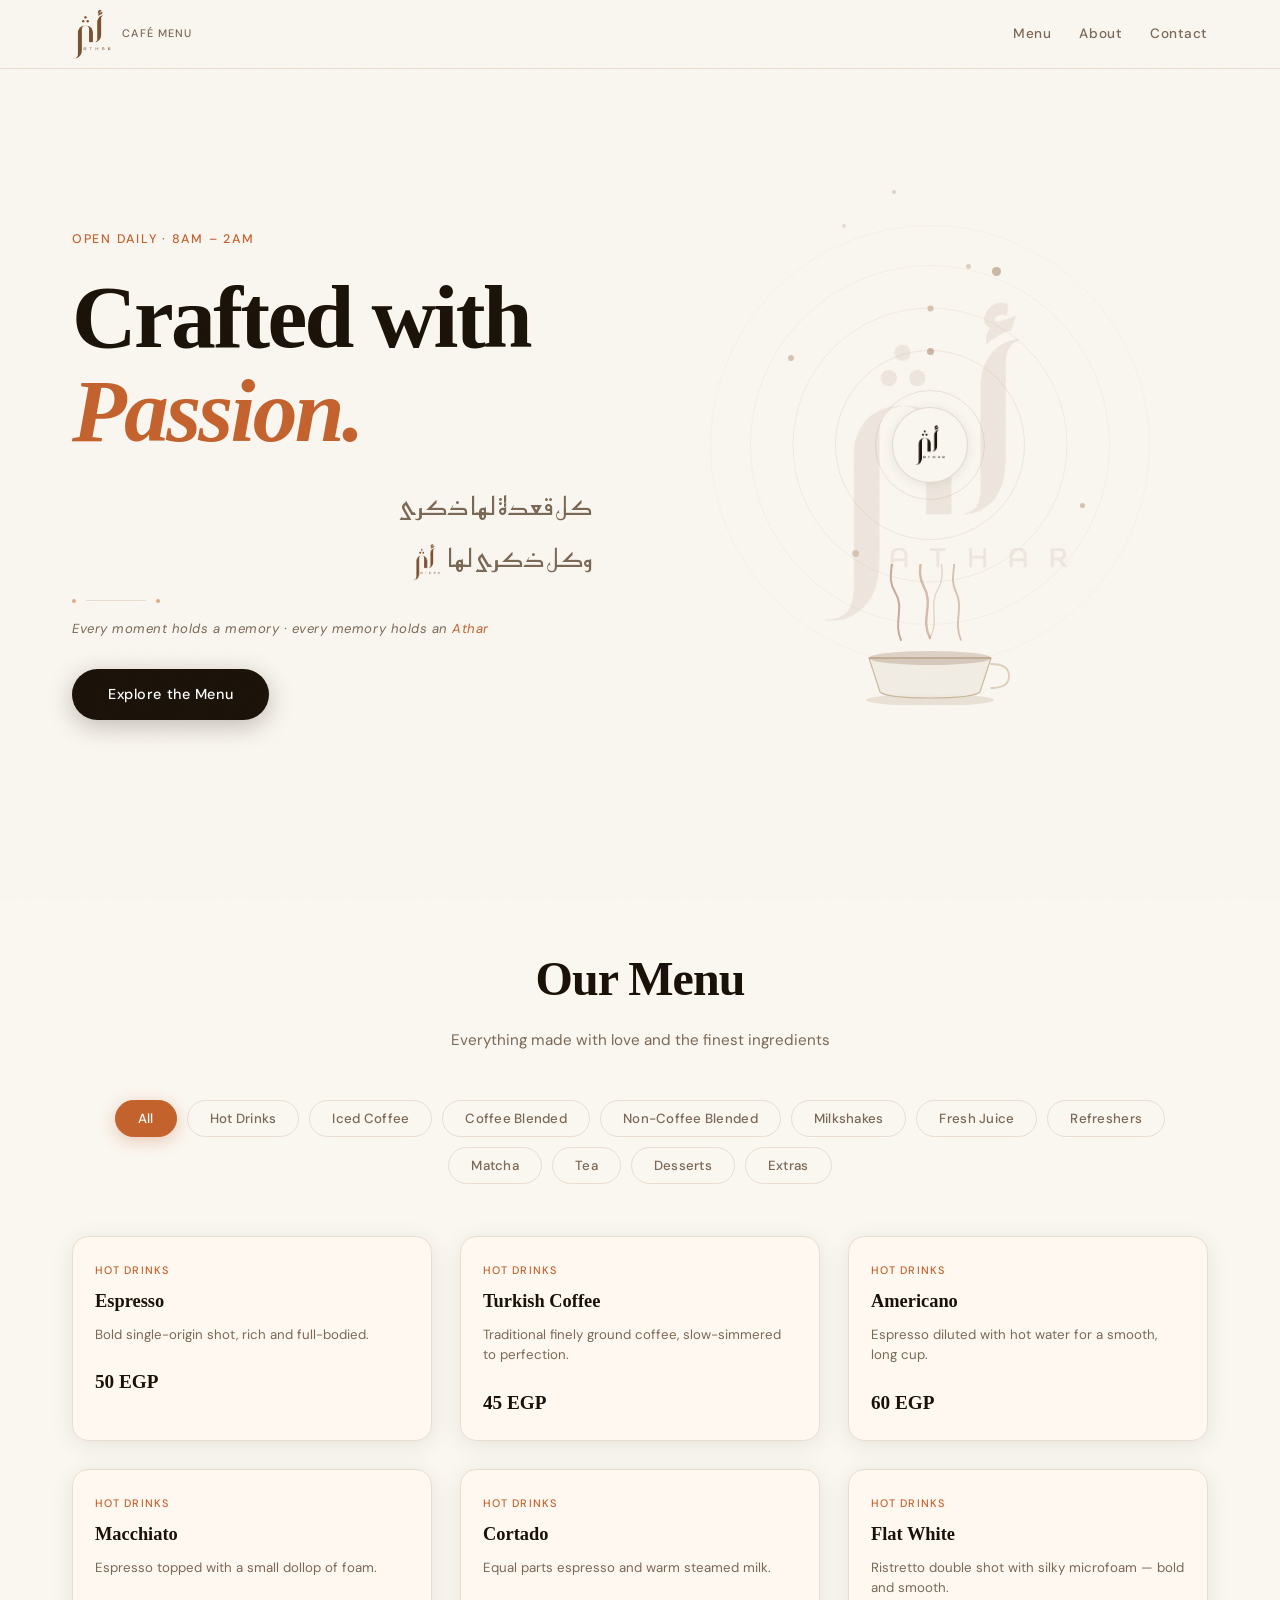
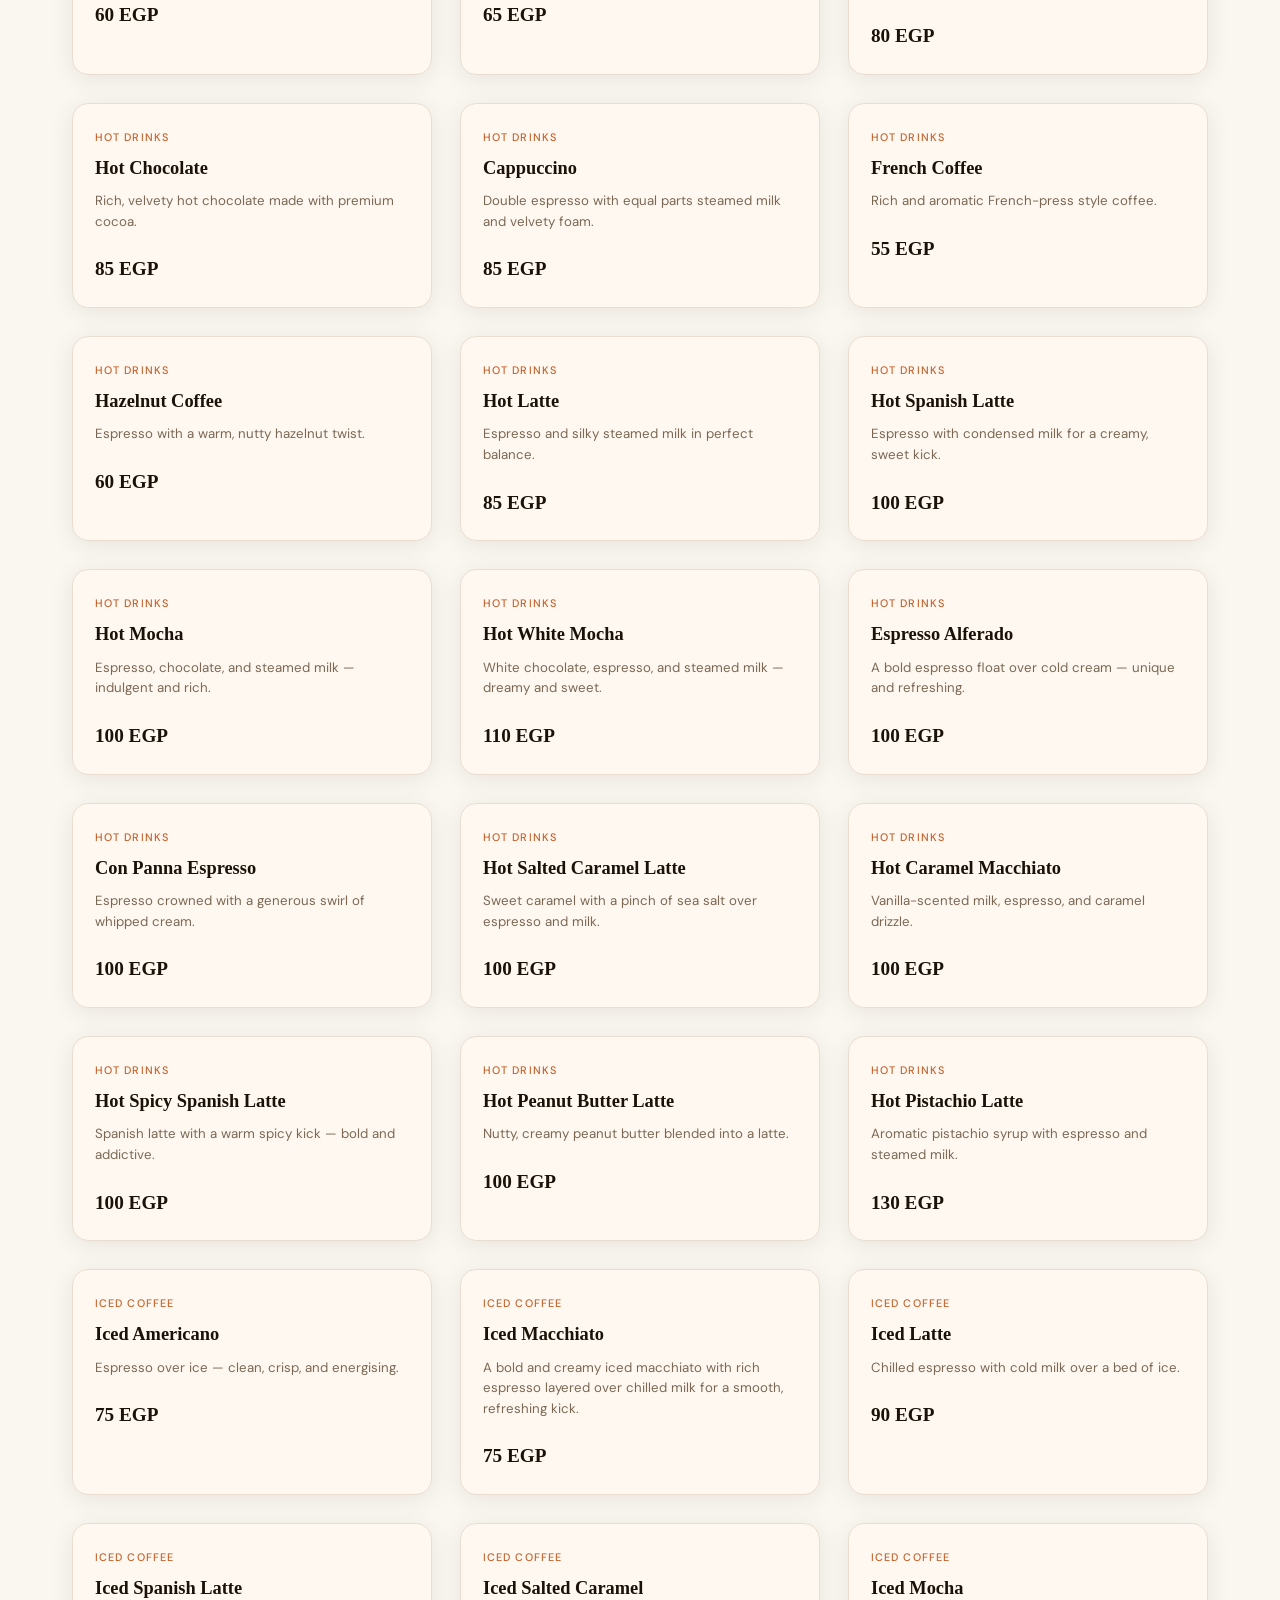
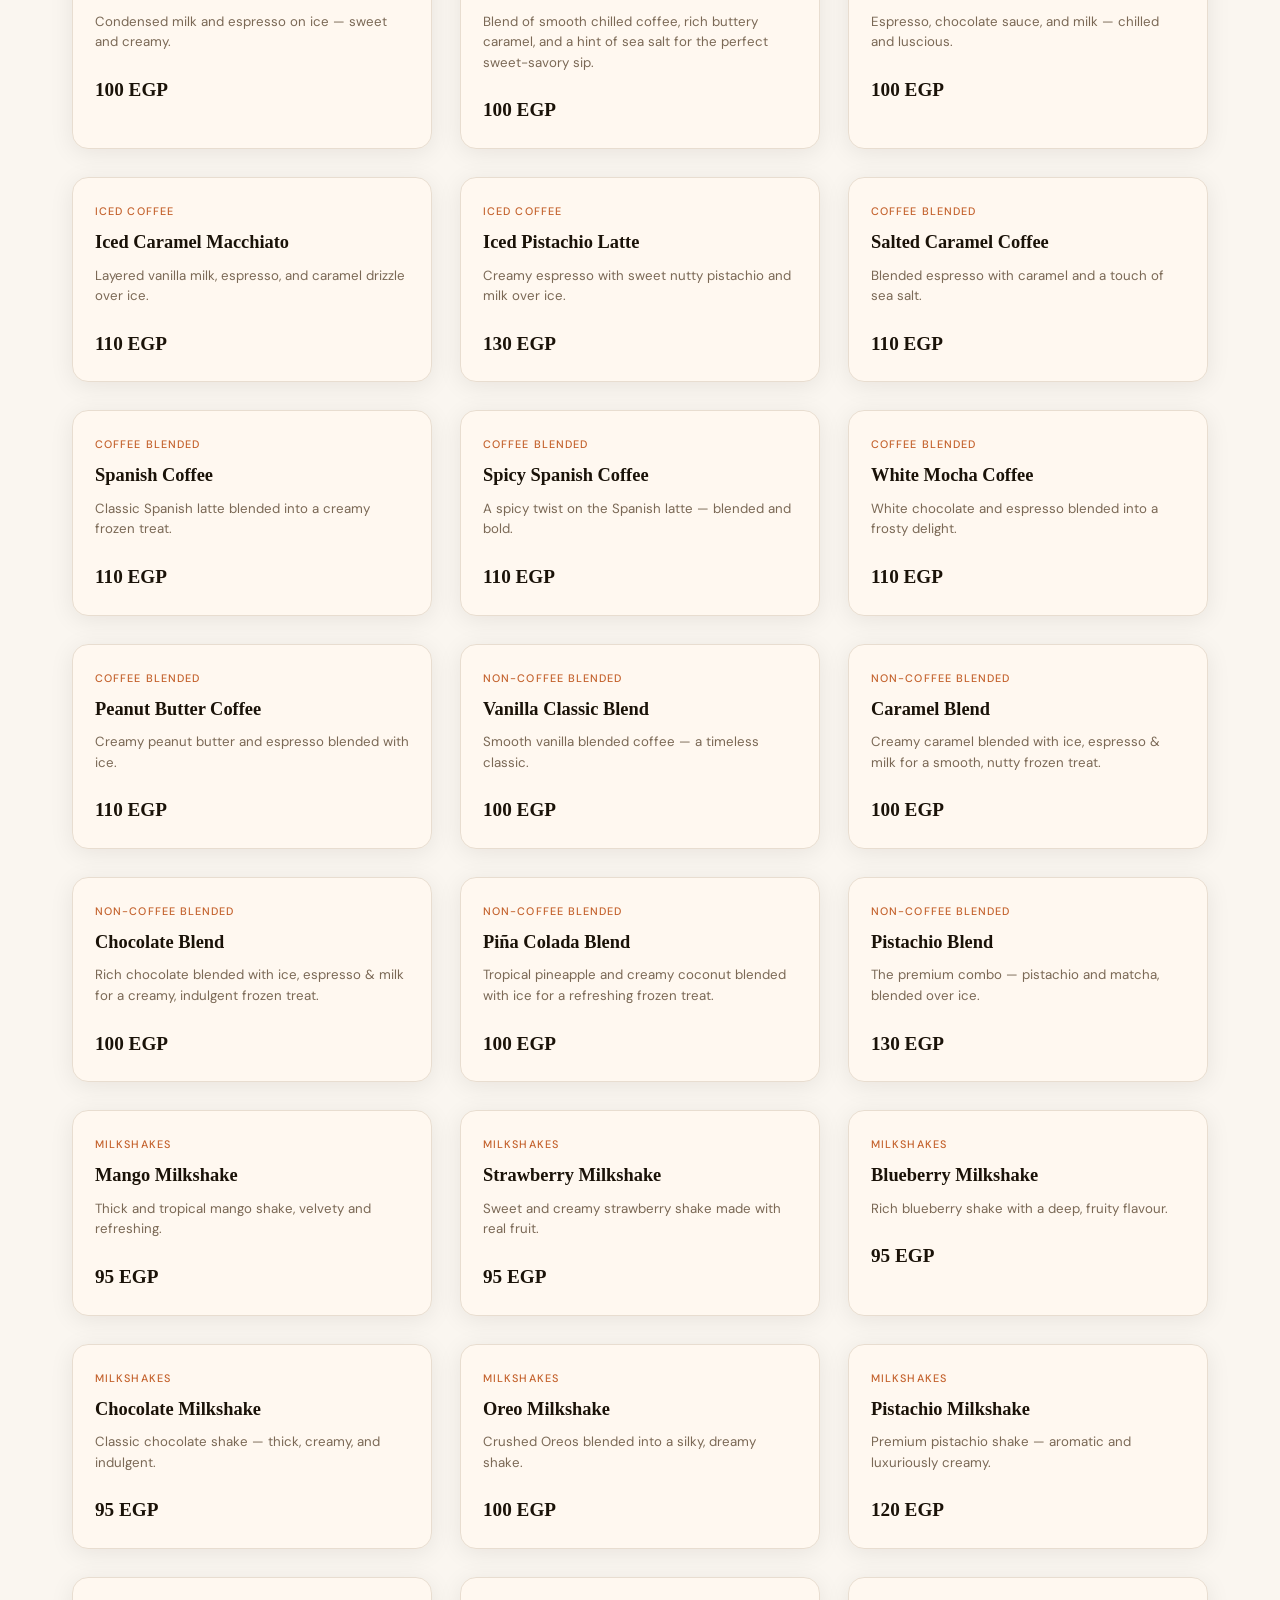
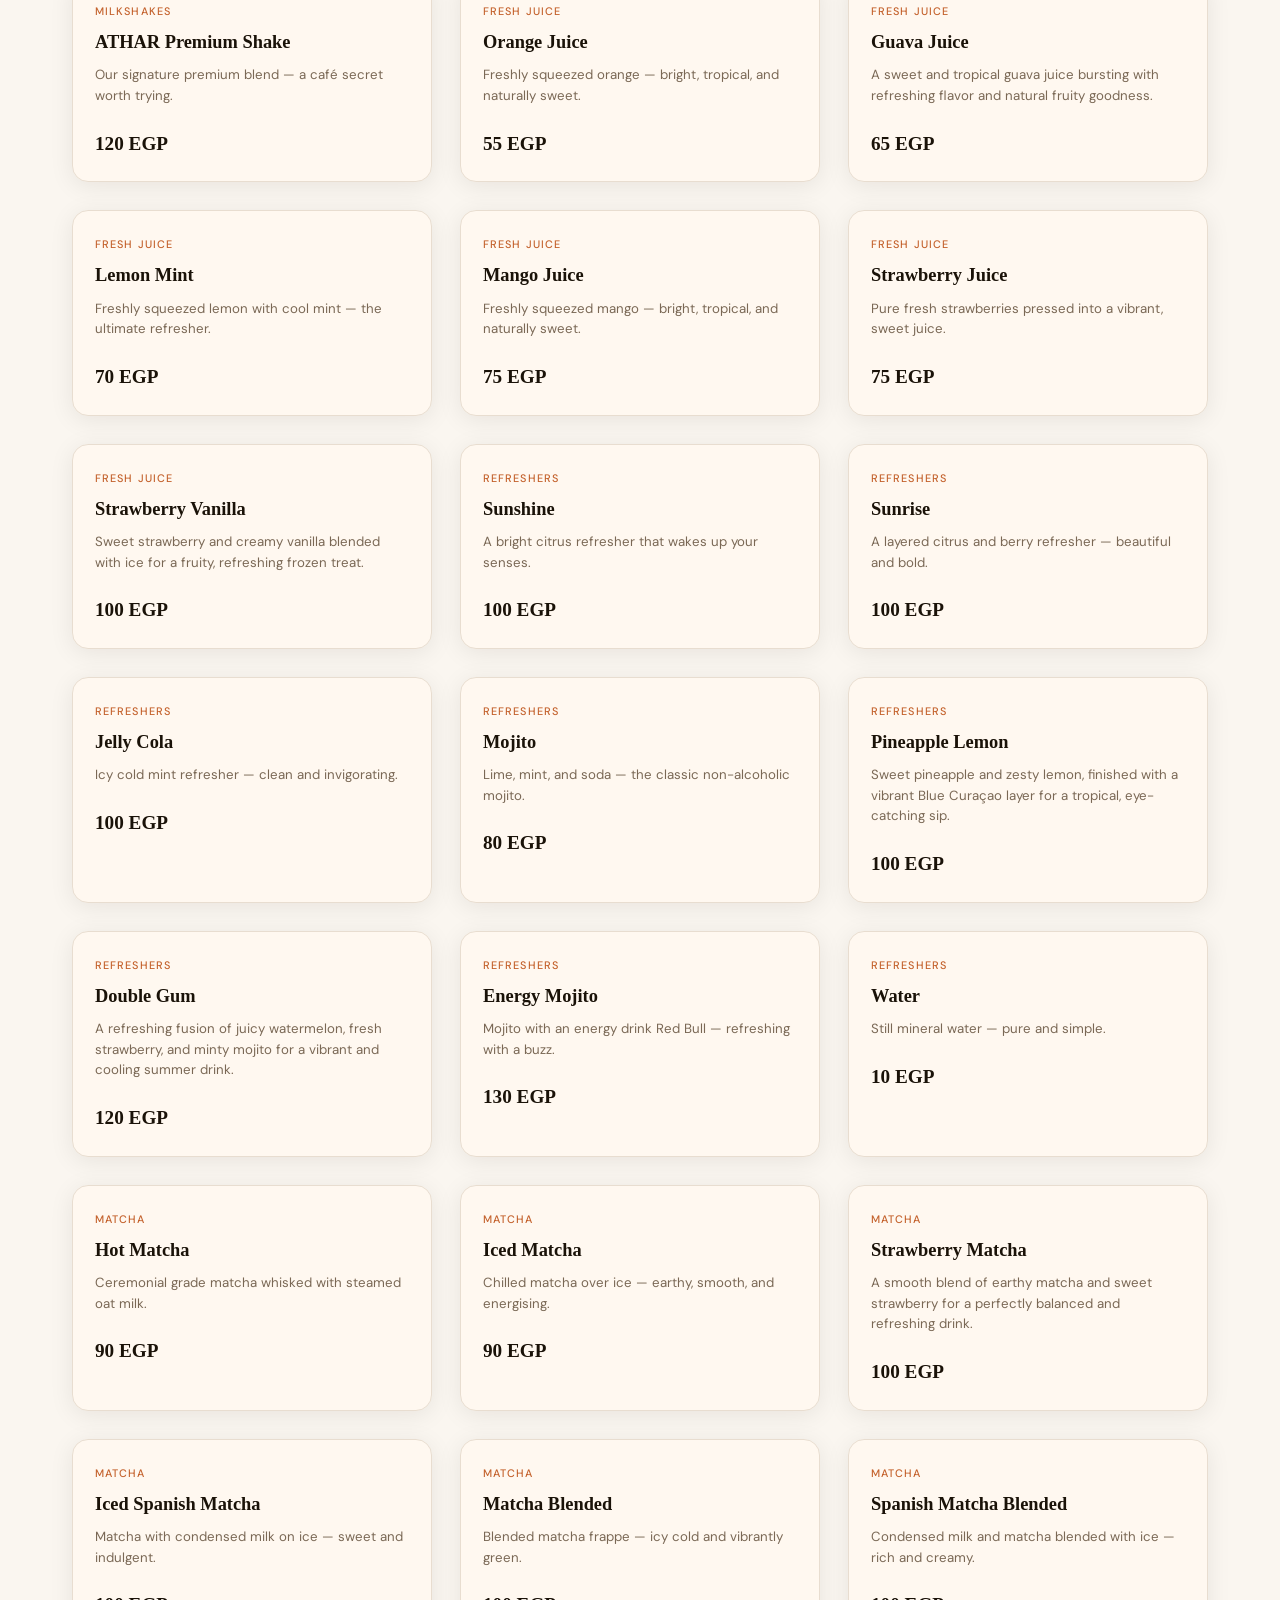
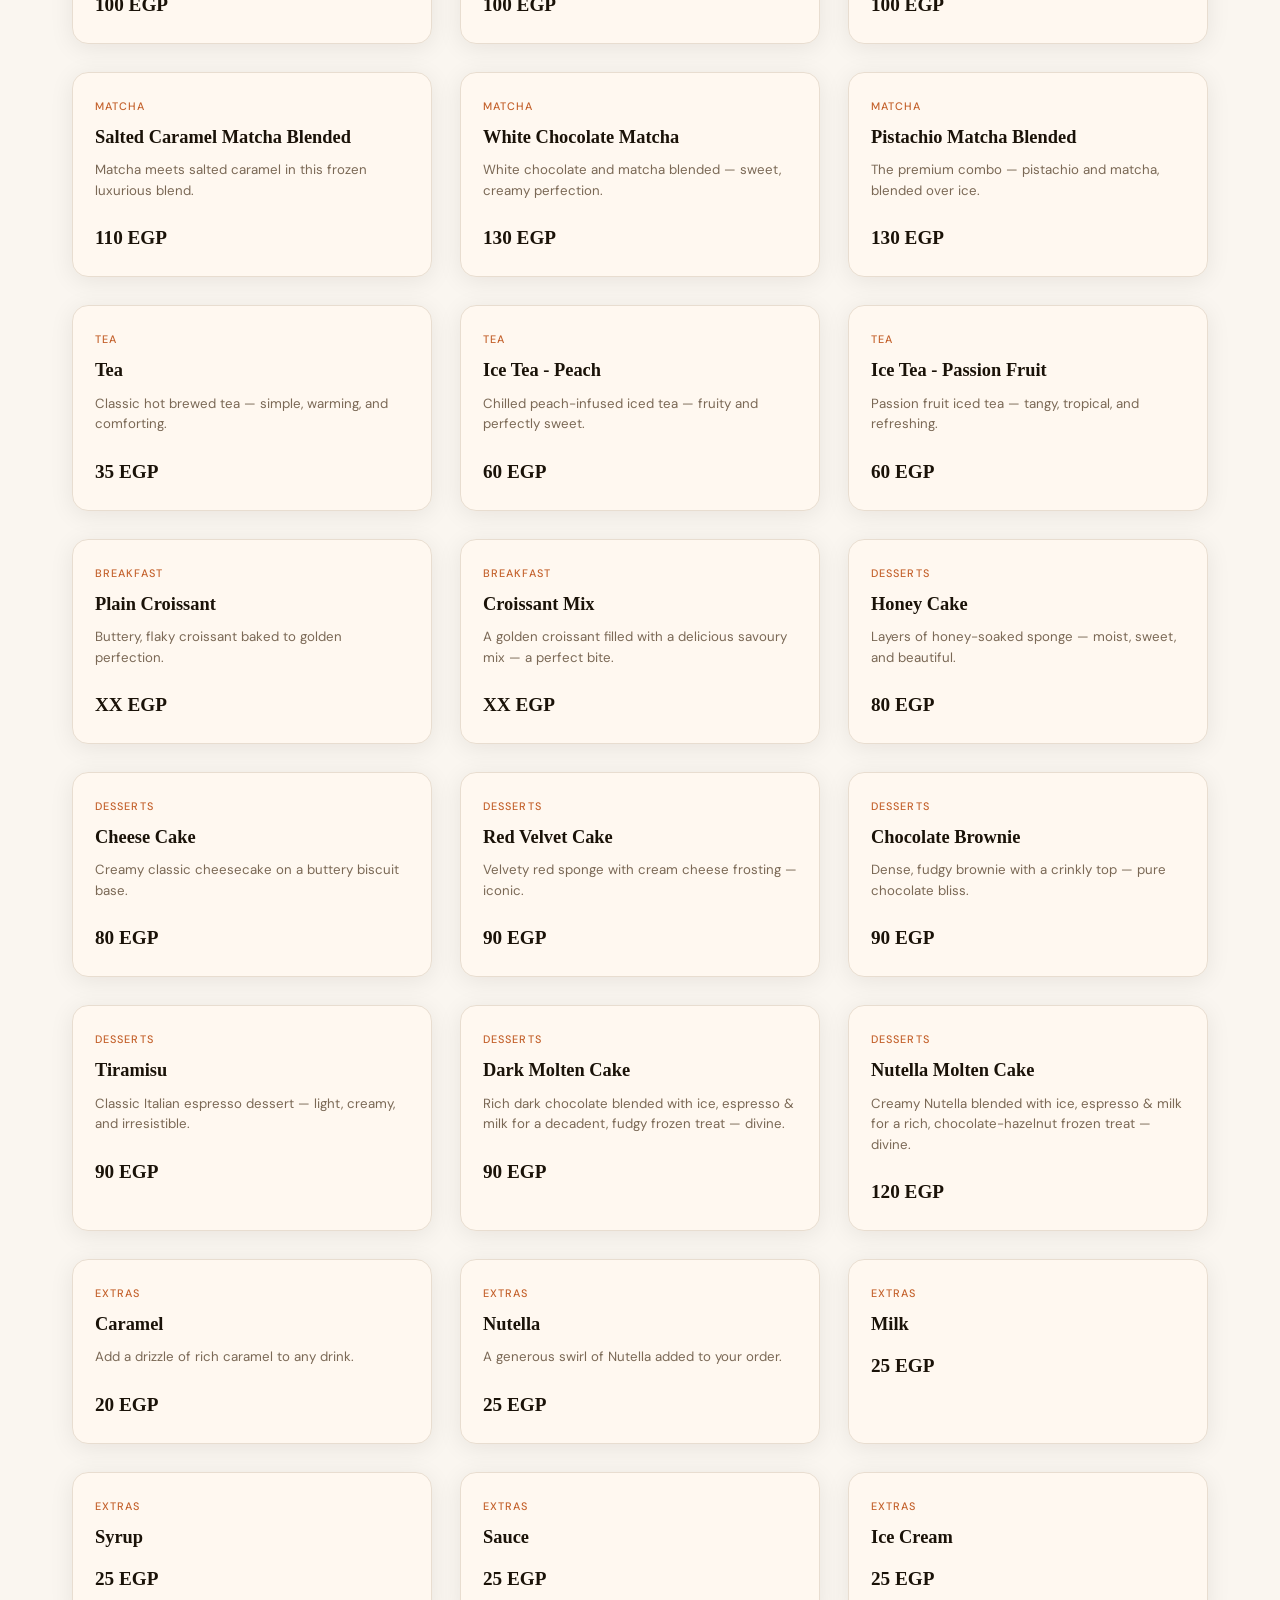
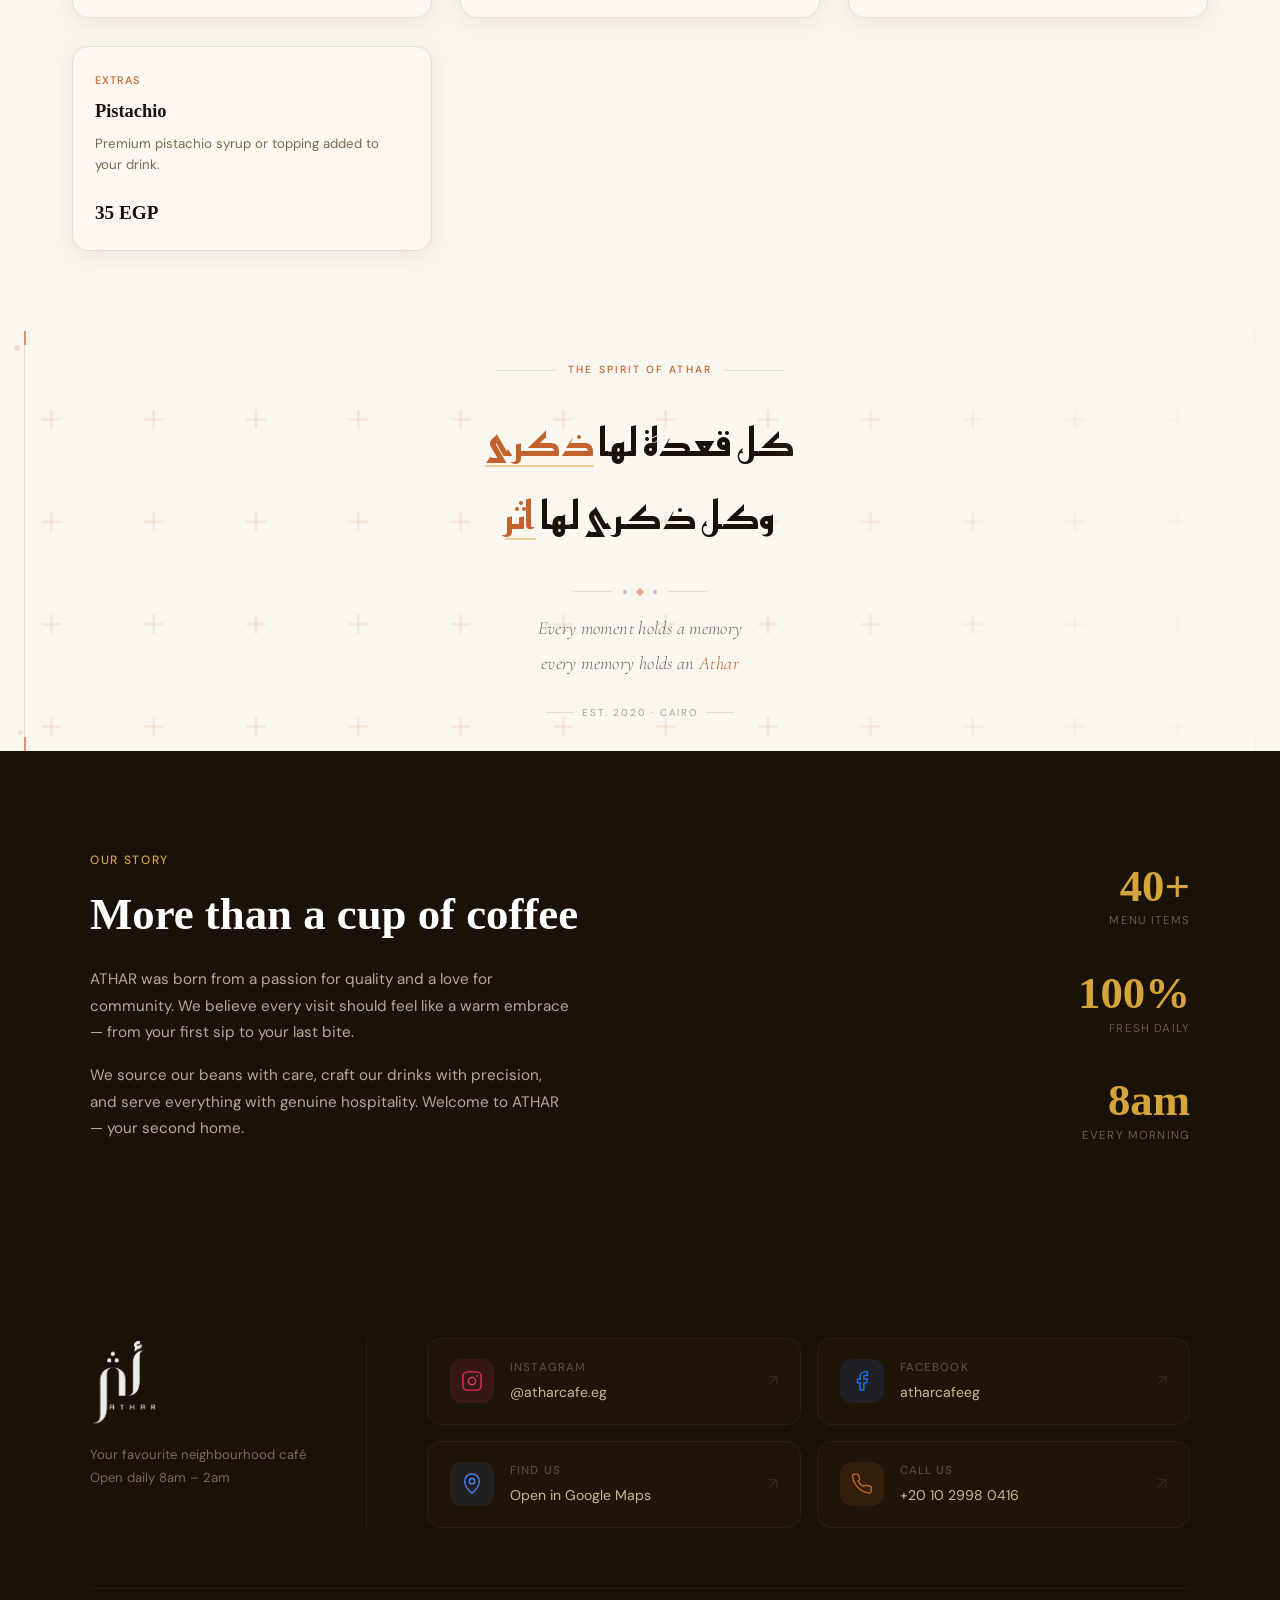
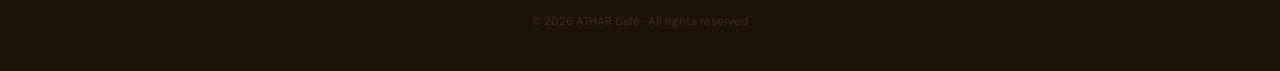
==== index.html @ 2fa0fd83 "Update index.html" ====
<!DOCTYPE html>
<html lang="en">

<head>
  <meta charset="UTF-8" />
  <meta name="viewport" content="width=device-width, initial-scale=1.0" />
  <title>ATHAR — Café Menu</title>
  <link rel="stylesheet" href="style.css" />
  <link rel="preconnect" href="https://fonts.googleapis.com" />
  <link rel="preconnect" href="https://fonts.gstatic.com" crossorigin />
  <link
    href="https://fonts.googleapis.com/css2?family=Noto+Naskh+Arabic:wght@400;600;700&family=Cormorant+Garamond:ital,wght@0,300;0,400;1,300;1,400&family=DM+Sans:wght@300;400;500&family=Reem+Kufi:wght@400..700&display=swap"
    rel="stylesheet" />
</head>

<body>

  <!-- NOISE OVERLAY -->
  <div class="noise"></div>

  <!-- HEADER -->
  <header class="header">
    <div class="header-inner">
      <div class="logo">
        <img src="athar-logo-brown.png" alt="ATHAR" class="logo-img" />
        <div class="logo-sub-text">Café Menu</div>
      </div>
      <nav class="nav">
        <a href="#menu">Menu</a>
        <a href="#about">About</a>
        <a href="#contact">Contact</a>
      </nav>
    </div>
  </header>

  <!-- HERO -->
  <section class="hero">
    <div class="hero-text">
      <p class="hero-eyebrow">Open Daily · 8am – 2am</p>
      <h1 class="hero-title">Crafted with<br /><em>Passion.</em></h1>
      <div class="arabic-wrap">
        <span class="arabic-line">كل قعدة لها ذكرى</span>
        <span class="arabic-line">وكل ذكرى لها <img src="athar-logo-brown.png" alt="أثر" class="inline-logo" /></span>
      </div>
      <div class="hero-divider"><span class="hero-dot"></span><span class="hero-line"></span><span
          class="hero-dot"></span></div>
      <p class="hero-transl">Every moment holds a memory · every memory holds an <em>Athar</em></p>
      <a href="#menu" class="btn-primary">Explore the Menu</a>
    </div>
    <div class="hero-deco">
      <!-- Faint logo watermark -->
      <img src="athar-logo-brown.png" alt="" class="hero-backdrop" />
      <!-- Concentric rings -->
      <div class="rings-wrap">
        <div class="ring rg1"></div>
        <div class="ring rg2"></div>
        <div class="ring rg3"></div>
        <div class="ring rg4"></div>
        <div class="ring rg5"></div>
        <!-- Scattered dots -->
        <div class="rdot" style="top:-178px;left:62px;width:9px;height:9px;opacity:.5;"></div>
        <div class="rdot" style="top:-90px;left:-142px;width:6px;height:6px;opacity:.4;"></div>
        <div class="rdot" style="top:58px;left:150px;width:5px;height:5px;opacity:.42;"></div>
        <div class="rdot" style="top:105px;left:-78px;width:7px;height:7px;opacity:.32;"></div>
        <div class="rdot" style="top:-255px;left:-38px;width:4px;height:4px;opacity:.28;"></div>
        <!-- Center logo -->
        <div class="ring-center">
          <img src="athar-logo-black.png" alt="ATHAR" class="ring-logo" />
        </div>
      </div>
      <!-- Cup + steam -->
      <div class="cup-wrap">
        <svg class="steam-svg" width="175" height="80" viewBox="0 0 175 80">
          <g class="ws ws1">
            <path d="M58 76 C50 58 62 44 52 28 C42 12 54 0 46 -16" fill="none" stroke="#a07858" stroke-width="2"
              stroke-linecap="round" opacity=".58" />
          </g>
          <g class="ws ws2">
            <path d="M87 74 C77 55 91 41 81 23 C71 5 84 -7 76 -25" fill="none" stroke="#b08868" stroke-width="2.4"
              stroke-linecap="round" opacity=".52" />
            <path d="M87 74 C97 56 85 42 95 25 C105 8 93 -4 100 -22" fill="none" stroke="#a07858" stroke-width="1.4"
              stroke-linecap="round" opacity=".26" />
          </g>
          <g class="ws ws3">
            <path d="M118 76 C110 58 121 44 113 28 C105 12 116 0 109 -16" fill="none" stroke="#a07858"
              stroke-width="1.8" stroke-linecap="round" opacity=".42" />
          </g>
        </svg>
        <svg class="cup-svg" width="175" height="65" viewBox="0 0 175 65">
          <ellipse cx="87" cy="60" rx="64" ry="6" fill="#d0c4b0" opacity=".4" />
          <path d="M26 18 L148 18 L137 52 Q130 58 87 58 Q44 58 37 52 Z" fill="#f0ebe2" stroke="#c4b090"
            stroke-width="1.2" opacity=".85" />
          <path d="M148 24 Q166 24 166 36 Q166 48 148 48" fill="none" stroke="#c4b090" stroke-width="1.8"
            stroke-linecap="round" opacity=".55" />
          <line x1="26" y1="18" x2="148" y2="18" stroke="#c4b090" stroke-width="1.4" opacity=".45" />
          <ellipse cx="87" cy="18" rx="61" ry="7" fill="#7a5030" opacity=".22" />
        </svg>
      </div>
    </div>
  </section>

  <!-- FILTER TABS -->
  <section class="menu-section" id="menu">
    <div class="section-header">
      <h2 class="section-title">Our Menu</h2>
      <p class="section-sub">Everything made with love and the finest ingredients</p>
    </div>
    <div class="filter-tabs" id="filterTabs">
      <button class="tab active" data-cat="all">All</button>
      <button class="tab" data-cat="hot">Hot Drinks</button>
      <button class="tab" data-cat="iced">Iced Coffee</button>
      <button class="tab" data-cat="coffee-blended">Coffee Blended</button>
      <button class="tab" data-cat="non-coffee-blended">Non-Coffee Blended</button>
      <button class="tab" data-cat="milkshake">Milkshakes</button>
      <button class="tab" data-cat="juice">Fresh Juice</button>
      <button class="tab" data-cat="refresher">Refreshers</button>
      <button class="tab" data-cat="matcha">Matcha</button>
      <button class="tab" data-cat="tea">Tea</button>
      <button class="tab" data-cat="dessert">Desserts</button>
      <button class="tab" data-cat="extras">Extras</button>
    </div>

    <!-- MENU GRID -->
    <div class="menu-grid" id="menuGrid">

      <!-- HOT DRINKS -->
      <div class="card" data-cat="hot">
        <div class="card-body"><span class="card-tag">Hot Drinks</span>
          <h3 class="card-title">Espresso</h3>
          <p class="card-desc">Bold single-origin shot, rich and full-bodied.</p>
          <div class="card-footer"><span class="price">50 EGP</span></div>
        </div>
      </div>
      <div class="card" data-cat="hot">
        <div class="card-body"><span class="card-tag">Hot Drinks</span>
          <h3 class="card-title">Turkish Coffee</h3>
          <p class="card-desc">Traditional finely ground coffee, slow-simmered to perfection.</p>
          <div class="card-footer"><span class="price">45 EGP</span></div>
        </div>
      </div>
      <div class="card" data-cat="hot">
        <div class="card-body"><span class="card-tag">Hot Drinks</span>
          <h3 class="card-title">Americano</h3>
          <p class="card-desc">Espresso diluted with hot water for a smooth, long cup.</p>
          <div class="card-footer"><span class="price">60 EGP</span></div>
        </div>
      </div>
      <div class="card" data-cat="hot">
        <div class="card-body"><span class="card-tag">Hot Drinks</span>
          <h3 class="card-title">Macchiato</h3>
          <p class="card-desc">Espresso topped with a small dollop of foam.</p>
          <div class="card-footer"><span class="price">60 EGP</span></div>
        </div>
      </div>
      <div class="card" data-cat="hot">
        <div class="card-body"><span class="card-tag">Hot Drinks</span>
          <h3 class="card-title">Cortado</h3>
          <p class="card-desc">Equal parts espresso and warm steamed milk.</p>
          <div class="card-footer"><span class="price">65 EGP</span></div>
        </div>
      </div>
      <div class="card" data-cat="hot">
        <div class="card-body"><span class="card-tag">Hot Drinks</span>
          <h3 class="card-title">Flat White</h3>
          <p class="card-desc">Ristretto double shot with silky microfoam — bold and smooth.</p>
          <div class="card-footer"><span class="price">80 EGP</span></div>
        </div>
      </div>
      <div class="card" data-cat="hot">
        <div class="card-body"><span class="card-tag">Hot Drinks</span>
          <h3 class="card-title">Hot Chocolate</h3>
          <p class="card-desc">Rich, velvety hot chocolate made with premium cocoa.</p>
          <div class="card-footer"><span class="price">85 EGP</span></div>
        </div>
      </div>
      <div class="card" data-cat="hot">
        <div class="card-body"><span class="card-tag">Hot Drinks</span>
          <h3 class="card-title">Cappuccino</h3>
          <p class="card-desc">Double espresso with equal parts steamed milk and velvety foam.</p>
          <div class="card-footer"><span class="price">85 EGP</span></div>
        </div>
      </div>
      <div class="card" data-cat="hot">
        <div class="card-body"><span class="card-tag">Hot Drinks</span>
          <h3 class="card-title">French Coffee</h3>
          <p class="card-desc">Rich and aromatic French-press style coffee.</p>
          <div class="card-footer"><span class="price">55 EGP</span></div>
        </div>
      </div>
      <div class="card" data-cat="hot">
        <div class="card-body"><span class="card-tag">Hot Drinks</span>
          <h3 class="card-title">Hazelnut Coffee</h3>
          <p class="card-desc">Espresso with a warm, nutty hazelnut twist.</p>
          <div class="card-footer"><span class="price">60 EGP</span></div>
        </div>
      </div>
      <div class="card" data-cat="hot">
        <div class="card-body"><span class="card-tag">Hot Drinks</span>
          <h3 class="card-title">Hot Latte</h3>
          <p class="card-desc">Espresso and silky steamed milk in perfect balance.</p>
          <div class="card-footer"><span class="price">85 EGP</span></div>
        </div>
      </div>
      <div class="card" data-cat="hot">
        <div class="card-body"><span class="card-tag">Hot Drinks</span>
          <h3 class="card-title">Hot Spanish Latte</h3>
          <p class="card-desc">Espresso with condensed milk for a creamy, sweet kick.</p>
          <div class="card-footer"><span class="price">100 EGP</span></div>
        </div>
      </div>
      <div class="card" data-cat="hot">
        <div class="card-body"><span class="card-tag">Hot Drinks</span>
          <h3 class="card-title">Hot Mocha</h3>
          <p class="card-desc">Espresso, chocolate, and steamed milk — indulgent and rich.</p>
          <div class="card-footer"><span class="price">100 EGP</span></div>
        </div>
      </div>
      <div class="card" data-cat="hot">
        <div class="card-body"><span class="card-tag">Hot Drinks</span>
          <h3 class="card-title">Hot White Mocha</h3>
          <p class="card-desc">White chocolate, espresso, and steamed milk — dreamy and sweet.</p>
          <div class="card-footer"><span class="price">110 EGP</span></div>
        </div>
      </div>
      <div class="card" data-cat="hot">
        <div class="card-body"><span class="card-tag">Hot Drinks</span>
          <h3 class="card-title">Espresso Alferado</h3>
          <p class="card-desc">A bold espresso float over cold cream — unique and refreshing.</p>
          <div class="card-footer"><span class="price">100 EGP</span></div>
        </div>
      </div>
      <div class="card" data-cat="hot">
        <div class="card-body"><span class="card-tag">Hot Drinks</span>
          <h3 class="card-title">Con Panna Espresso</h3>
          <p class="card-desc">Espresso crowned with a generous swirl of whipped cream.</p>
          <div class="card-footer"><span class="price">100 EGP</span></div>
        </div>
      </div>
      <div class="card" data-cat="hot">
        <div class="card-body"><span class="card-tag">Hot Drinks</span>
          <h3 class="card-title">Hot Salted Caramel Latte</h3>
          <p class="card-desc">Sweet caramel with a pinch of sea salt over espresso and milk.</p>
          <div class="card-footer"><span class="price">100 EGP</span></div>
        </div>
      </div>
      <div class="card" data-cat="hot">
        <div class="card-body"><span class="card-tag">Hot Drinks</span>
          <h3 class="card-title">Hot Caramel Macchiato</h3>
          <p class="card-desc">Vanilla-scented milk, espresso, and caramel drizzle.</p>
          <div class="card-footer"><span class="price">100 EGP</span></div>
        </div>
      </div>
      <div class="card" data-cat="hot">
        <div class="card-body"><span class="card-tag">Hot Drinks</span>
          <h3 class="card-title">Hot Spicy Spanish Latte</h3>
          <p class="card-desc">Spanish latte with a warm spicy kick — bold and addictive.</p>
          <div class="card-footer"><span class="price">100 EGP</span></div>
        </div>
      </div>
      <div class="card" data-cat="hot">
        <div class="card-body"><span class="card-tag">Hot Drinks</span>
          <h3 class="card-title">Hot Peanut Butter Latte</h3>
          <p class="card-desc">Nutty, creamy peanut butter blended into a latte.</p>
          <div class="card-footer"><span class="price">100 EGP</span></div>
        </div>
      </div>
      <div class="card" data-cat="hot">
        <div class="card-body"><span class="card-tag">Hot Drinks</span>
          <h3 class="card-title">Hot Pistachio Latte</h3>
          <p class="card-desc">Aromatic pistachio syrup with espresso and steamed milk.</p>
          <div class="card-footer"><span class="price">130 EGP</span></div>
        </div>
      </div>

      <!-- ICED COFFEE -->
      <div class="card" data-cat="iced">
        <div class="card-body"><span class="card-tag">Iced Coffee</span>
          <h3 class="card-title">Iced Americano</h3>
          <p class="card-desc">Espresso over ice — clean, crisp, and energising.</p>
          <div class="card-footer"><span class="price">75 EGP</span></div>
        </div>
      </div>
       <div class="card" data-cat="iced">
        <div class="card-body"><span class="card-tag">Iced Coffee</span>
          <h3 class="card-title">Iced Macchiato</h3>
          <p class="card-desc">A bold and creamy iced macchiato with rich espresso layered over chilled milk for a smooth, refreshing kick.</p>
          <div class="card-footer"><span class="price">75 EGP</span></div>
        </div>
      </div>
      <div class="card" data-cat="iced">
        <div class="card-body"><span class="card-tag">Iced Coffee</span>
          <h3 class="card-title">Iced Latte</h3>
          <p class="card-desc">Chilled espresso with cold milk over a bed of ice.</p>
          <div class="card-footer"><span class="price">90 EGP</span></div>
        </div>
      </div>
      <div class="card" data-cat="iced">
        <div class="card-body"><span class="card-tag">Iced Coffee</span>
          <h3 class="card-title">Iced Spanish Latte</h3>
          <p class="card-desc">Condensed milk and espresso on ice — sweet and creamy.</p>
          <div class="card-footer"><span class="price">100 EGP</span></div>
        </div>
      </div>
      <div class="card" data-cat="iced">
        <div class="card-body"><span class="card-tag">Iced Coffee</span>
          <h3 class="card-title">Iced Salted Caramel</h3>
          <p class="card-desc">Blend of smooth chilled coffee, rich buttery caramel, and a hint of sea salt for the
            perfect sweet-savory sip.</p>
          <div class="card-footer"><span class="price">100 EGP</span></div>
        </div>
      </div>
      <div class="card" data-cat="iced">
        <div class="card-body"><span class="card-tag">Iced Coffee</span>
          <h3 class="card-title">Iced Mocha</h3>
          <p class="card-desc">Espresso, chocolate sauce, and milk — chilled and luscious.</p>
          <div class="card-footer"><span class="price">100 EGP</span></div>
        </div>
      </div>
      <div class="card" data-cat="iced">
        <div class="card-body"><span class="card-tag">Iced Coffee</span>
          <h3 class="card-title">Iced Caramel Macchiato</h3>
          <p class="card-desc">Layered vanilla milk, espresso, and caramel drizzle over ice.</p>
          <div class="card-footer"><span class="price">110 EGP</span></div>
        </div>
      </div>
      <div class="card" data-cat="iced">
        <div class="card-body"><span class="card-tag">Iced Coffee</span>
          <h3 class="card-title">Iced Pistachio Latte</h3>
          <p class="card-desc">Creamy espresso with sweet nutty pistachio and milk over ice.</p>
          <div class="card-footer"><span class="price">130 EGP</span></div>
        </div>
      </div>

      <!-- COFFEE BLENDED -->
      <div class="card" data-cat="coffee-blended">
        <div class="card-body"><span class="card-tag">Coffee Blended</span>
          <h3 class="card-title">Salted Caramel Coffee</h3>
          <p class="card-desc">Blended espresso with caramel and a touch of sea salt.</p>
          <div class="card-footer"><span class="price">110 EGP</span></div>
        </div>
      </div>
      <div class="card" data-cat="coffee-blended">
        <div class="card-body"><span class="card-tag">Coffee Blended</span>
          <h3 class="card-title">Spanish Coffee</h3>
          <p class="card-desc">Classic Spanish latte blended into a creamy frozen treat.</p>
          <div class="card-footer"><span class="price">110 EGP</span></div>
        </div>
      </div>
      <div class="card" data-cat="coffee-blended">
        <div class="card-body"><span class="card-tag">Coffee Blended</span>
          <h3 class="card-title">Spicy Spanish Coffee</h3>
          <p class="card-desc">A spicy twist on the Spanish latte — blended and bold.</p>
          <div class="card-footer"><span class="price">110 EGP</span></div>
        </div>
      </div>
      <div class="card" data-cat="coffee-blended">
        <div class="card-body"><span class="card-tag">Coffee Blended</span>
          <h3 class="card-title">White Mocha Coffee</h3>
          <p class="card-desc">White chocolate and espresso blended into a frosty delight.</p>
          <div class="card-footer"><span class="price">110 EGP</span></div>
        </div>
      </div>
      <div class="card" data-cat="coffee-blended">
        <div class="card-body"><span class="card-tag">Coffee Blended</span>
          <h3 class="card-title">Peanut Butter Coffee</h3>
          <p class="card-desc">Creamy peanut butter and espresso blended with ice.</p>
          <div class="card-footer"><span class="price">110 EGP</span></div>
        </div>
      </div>

      <!-- NON-COFFEE BLENDED -->
      <div class="card" data-cat="non-coffee-blended">
        <div class="card-body"><span class="card-tag">Non-Coffee Blended</span>
          <h3 class="card-title">Vanilla Classic Blend</h3>
          <p class="card-desc">Smooth vanilla blended coffee — a timeless classic.</p>
          <div class="card-footer"><span class="price">100 EGP</span></div>
        </div>
      </div>
      <div class="card" data-cat="non-coffee-blended">
        <div class="card-body"><span class="card-tag">Non-Coffee Blended</span>
          <h3 class="card-title">Caramel Blend</h3>
          <p class="card-desc">Creamy caramel blended with ice, espresso & milk for a smooth, nutty frozen treat.</p>
          <div class="card-footer"><span class="price">100 EGP</span></div>
        </div>
      </div>
      <div class="card" data-cat="non-coffee-blended">
        <div class="card-body"><span class="card-tag">Non-Coffee Blended</span>
          <h3 class="card-title">Chocolate Blend</h3>
          <p class="card-desc">Rich chocolate blended with ice, espresso & milk for a creamy, indulgent frozen treat.</p>
          <div class="card-footer"><span class="price">100 EGP</span></div>
        </div>
      </div>
      <div class="card" data-cat="non-coffee-blended">
        <div class="card-body"><span class="card-tag">Non-Coffee Blended</span>
          <h3 class="card-title">Piña Colada Blend</h3>
          <p class="card-desc">Tropical pineapple and creamy coconut blended with ice for a refreshing frozen treat.</p>
          <div class="card-footer"><span class="price">100 EGP</span></div>
        </div>
      </div>
      <div class="card" data-cat="non-coffee-blended">
        <div class="card-body"><span class="card-tag">Non-Coffee Blended</span>
          <h3 class="card-title">Pistachio Blend</h3>
          <p class="card-desc">The premium combo — pistachio and matcha, blended over ice.</p>
          <div class="card-footer"><span class="price">130 EGP</span></div>
        </div>
      </div>

      <!-- MILKSHAKES -->
      <div class="card" data-cat="milkshake">
        <div class="card-body"><span class="card-tag">Milkshakes</span>
          <h3 class="card-title">Mango Milkshake</h3>
          <p class="card-desc">Thick and tropical mango shake, velvety and refreshing.</p>
          <div class="card-footer"><span class="price">95 EGP</span></div>
        </div>
      </div>
      <div class="card" data-cat="milkshake">
        <div class="card-body"><span class="card-tag">Milkshakes</span>
          <h3 class="card-title">Strawberry Milkshake</h3>
          <p class="card-desc">Sweet and creamy strawberry shake made with real fruit.</p>
          <div class="card-footer"><span class="price">95 EGP</span></div>
        </div>
      </div>
      <div class="card" data-cat="milkshake">
        <div class="card-body"><span class="card-tag">Milkshakes</span>
          <h3 class="card-title">Blueberry Milkshake</h3>
          <p class="card-desc">Rich blueberry shake with a deep, fruity flavour.</p>
          <div class="card-footer"><span class="price">95 EGP</span></div>
        </div>
      </div>
      <div class="card" data-cat="milkshake">
        <div class="card-body"><span class="card-tag">Milkshakes</span>
          <h3 class="card-title">Chocolate Milkshake</h3>
          <p class="card-desc">Classic chocolate shake — thick, creamy, and indulgent.</p>
          <div class="card-footer"><span class="price">95 EGP</span></div>
        </div>
      </div>
      <div class="card" data-cat="milkshake">
        <div class="card-body"><span class="card-tag">Milkshakes</span>
          <h3 class="card-title">Oreo Milkshake</h3>
          <p class="card-desc">Crushed Oreos blended into a silky, dreamy shake.</p>
          <div class="card-footer"><span class="price">100 EGP</span></div>
        </div>
      </div>
      <div class="card" data-cat="milkshake">
        <div class="card-body"><span class="card-tag">Milkshakes</span>
          <h3 class="card-title">Pistachio Milkshake</h3>
          <p class="card-desc">Premium pistachio shake — aromatic and luxuriously creamy.</p>
          <div class="card-footer"><span class="price">120 EGP</span></div>
        </div>
      </div>
      <div class="card" data-cat="milkshake">
        <div class="card-body"><span class="card-tag">Milkshakes</span>
          <h3 class="card-title">ATHAR Premium Shake</h3>
          <p class="card-desc">Our signature premium blend — a café secret worth trying.</p>
          <div class="card-footer"><span class="price">120 EGP</span></div>
        </div>
      </div>

      <!-- FRESH JUICE -->
      <div class="card" data-cat="juice">
        <div class="card-body"><span class="card-tag">Fresh Juice</span>
          <h3 class="card-title">Orange Juice</h3>
          <p class="card-desc">Freshly squeezed orange — bright, tropical, and naturally sweet.</p>
          <div class="card-footer"><span class="price">55 EGP</span></div>
        </div>
      </div>
      <div class="card" data-cat="juice">
        <div class="card-body"><span class="card-tag">Fresh Juice</span>
          <h3 class="card-title">Guava Juice</h3>
          <p class="card-desc">A sweet and tropical guava juice bursting with refreshing flavor and natural fruity goodness.</p>
          <div class="card-footer"><span class="price">65 EGP</span></div>
        </div>
      </div>
      <div class="card" data-cat="juice">
        <div class="card-body"><span class="card-tag">Fresh Juice</span>
          <h3 class="card-title">Lemon Mint</h3>
          <p class="card-desc">Freshly squeezed lemon with cool mint — the ultimate refresher.</p>
          <div class="card-footer"><span class="price">70 EGP</span></div>
        </div>
      </div>
      <div class="card" data-cat="juice">
        <div class="card-body"><span class="card-tag">Fresh Juice</span>
          <h3 class="card-title">Mango Juice</h3>
          <p class="card-desc">Freshly squeezed mango — bright, tropical, and naturally sweet.</p>
          <div class="card-footer"><span class="price">75 EGP</span></div>
        </div>
      </div>
      <div class="card" data-cat="juice">
        <div class="card-body"><span class="card-tag">Fresh Juice</span>
          <h3 class="card-title">Strawberry Juice</h3>
          <p class="card-desc">Pure fresh strawberries pressed into a vibrant, sweet juice.</p>
          <div class="card-footer"><span class="price">75 EGP</span></div>
        </div>
      </div>
      <div class="card" data-cat="juice">
        <div class="card-body"><span class="card-tag">Fresh Juice</span>
          <h3 class="card-title">Strawberry Vanilla</h3>
          <p class="card-desc">Sweet strawberry and creamy vanilla blended with ice for a fruity, refreshing frozen treat.</p>
          <div class="card-footer"><span class="price">100 EGP</span></div>
        </div>
      </div>

      <!-- REFRESHERS -->
      <div class="card" data-cat="refresher">
        <div class="card-body"><span class="card-tag">Refreshers</span>
          <h3 class="card-title">Sunshine</h3>
          <p class="card-desc">A bright citrus refresher that wakes up your senses.</p>
          <div class="card-footer"><span class="price">100 EGP</span></div>
        </div>
      </div>
      <div class="card" data-cat="refresher">
        <div class="card-body"><span class="card-tag">Refreshers</span>
          <h3 class="card-title">Sunrise</h3>
          <p class="card-desc">A layered citrus and berry refresher — beautiful and bold.</p>
          <div class="card-footer"><span class="price">100 EGP</span></div>
        </div>
      </div>
      <div class="card" data-cat="refresher">
        <div class="card-body"><span class="card-tag">Refreshers</span>
          <h3 class="card-title">Jelly Cola</h3>
          <p class="card-desc">Icy cold mint refresher — clean and invigorating.</p>
          <div class="card-footer"><span class="price">100 EGP</span></div>
        </div>
      </div>
      <div class="card" data-cat="refresher">
        <div class="card-body"><span class="card-tag">Refreshers</span>
          <h3 class="card-title">Mojito</h3>
          <p class="card-desc">Lime, mint, and soda — the classic non-alcoholic mojito.</p>
          <div class="card-footer"><span class="price">80 EGP</span></div>
        </div>
      </div>
      <div class="card" data-cat="refresher">
        <div class="card-body"><span class="card-tag">Refreshers</span>
          <h3 class="card-title">Pineapple Lemon</h3>
          <p class="card-desc">Sweet pineapple and zesty lemon, finished with a vibrant Blue Curaçao layer for a tropical, eye-catching sip.</p>
          <div class="card-footer"><span class="price">100 EGP</span></div>
        </div>
      </div>
      <div class="card" data-cat="refresher">
        <div class="card-body"><span class="card-tag">Refreshers</span>
          <h3 class="card-title">Double Gum</h3>
          <p class="card-desc">A refreshing fusion of juicy watermelon, fresh strawberry, and minty mojito for a vibrant and cooling summer drink.</p>
          <div class="card-footer"><span class="price">120 EGP</span></div>
        </div>
      </div>
      <div class="card" data-cat="refresher">
        <div class="card-body"><span class="card-tag">Refreshers</span>
          <h3 class="card-title">Energy Mojito</h3>
          <p class="card-desc">Mojito with an energy drink Red Bull — refreshing with a buzz.</p>
          <div class="card-footer"><span class="price">130 EGP</span></div>
        </div>
      </div>
      <div class="card" data-cat="refresher">
        <div class="card-body"><span class="card-tag">Refreshers</span>
          <h3 class="card-title">Water</h3>
          <p class="card-desc">Still mineral water — pure and simple.</p>
          <div class="card-footer"><span class="price">10 EGP</span></div>
        </div>
      </div>

      <!-- MATCHA -->
      <div class="card" data-cat="matcha">
        <div class="card-body"><span class="card-tag">Matcha</span>
          <h3 class="card-title">Hot Matcha</h3>
          <p class="card-desc">Ceremonial grade matcha whisked with steamed oat milk.</p>
          <div class="card-footer"><span class="price">90 EGP</span></div>
        </div>
      </div>
      <div class="card" data-cat="matcha">
        <div class="card-body"><span class="card-tag">Matcha</span>
          <h3 class="card-title">Iced Matcha</h3>
          <p class="card-desc">Chilled matcha over ice — earthy, smooth, and energising.</p>
          <div class="card-footer"><span class="price">90 EGP</span></div>
        </div>
      </div>
      <div class="card" data-cat="matcha">
        <div class="card-body"><span class="card-tag">Matcha</span>
          <h3 class="card-title">Strawberry Matcha</h3>
          <p class="card-desc">A smooth blend of earthy matcha and sweet strawberry for a perfectly balanced and refreshing drink.</p>
          <div class="card-footer"><span class="price">100 EGP</span></div>
        </div>
      </div>
      <div class="card" data-cat="matcha">
        <div class="card-body"><span class="card-tag">Matcha</span>
          <h3 class="card-title">Iced Spanish Matcha</h3>
          <p class="card-desc">Matcha with condensed milk on ice — sweet and indulgent.</p>
          <div class="card-footer"><span class="price">100 EGP</span></div>
        </div>
      </div>
      <div class="card" data-cat="matcha">
        <div class="card-body"><span class="card-tag">Matcha</span>
          <h3 class="card-title">Matcha Blended</h3>
          <p class="card-desc">Blended matcha frappe — icy cold and vibrantly green.</p>
          <div class="card-footer"><span class="price">100 EGP</span></div>
        </div>
      </div>
      <div class="card" data-cat="matcha">
        <div class="card-body"><span class="card-tag">Matcha</span>
          <h3 class="card-title">Spanish Matcha Blended</h3>
          <p class="card-desc">Condensed milk and matcha blended with ice — rich and creamy.</p>
          <div class="card-footer"><span class="price">100 EGP</span></div>
        </div>
      </div>
      <div class="card" data-cat="matcha">
        <div class="card-body"><span class="card-tag">Matcha</span>
          <h3 class="card-title">Salted Caramel Matcha Blended</h3>
          <p class="card-desc">Matcha meets salted caramel in this frozen luxurious blend.</p>
          <div class="card-footer"><span class="price">110 EGP</span></div>
        </div>
      </div>
      <div class="card" data-cat="matcha">
        <div class="card-body"><span class="card-tag">Matcha</span>
          <h3 class="card-title">White Chocolate Matcha</h3>
          <p class="card-desc">White chocolate and matcha blended — sweet, creamy perfection.</p>
          <div class="card-footer"><span class="price">130 EGP</span></div>
        </div>
      </div>
      <div class="card" data-cat="matcha">
        <div class="card-body"><span class="card-tag">Matcha</span>
          <h3 class="card-title">Pistachio Matcha Blended</h3>
          <p class="card-desc">The premium combo — pistachio and matcha, blended over ice.</p>
          <div class="card-footer"><span class="price">130 EGP</span></div>
        </div>
      </div>

      <!-- TEA -->
      <div class="card" data-cat="tea">
        <div class="card-body"><span class="card-tag">Tea</span>
          <h3 class="card-title">Tea</h3>
          <p class="card-desc">Classic hot brewed tea — simple, warming, and comforting.</p>
          <div class="card-footer"><span class="price">35 EGP</span></div>
        </div>
      </div>
      <div class="card" data-cat="tea">
        <div class="card-body"><span class="card-tag">Tea</span>
          <h3 class="card-title">Ice Tea - Peach</h3>
          <p class="card-desc">Chilled peach-infused iced tea — fruity and perfectly sweet.</p>
          <div class="card-footer"><span class="price">60 EGP</span></div>
        </div>
      </div>
      <div class="card" data-cat="tea">
        <div class="card-body"><span class="card-tag">Tea</span>
          <h3 class="card-title">Ice Tea - Passion Fruit</h3>
          <p class="card-desc">Passion fruit iced tea — tangy, tropical, and refreshing.</p>
          <div class="card-footer"><span class="price">60 EGP</span></div>
        </div>
      </div>
<!-- BREAKFAST -->
<div class="card" data-cat="breakfast">
  <div class="card-body"><span class="card-tag">Breakfast</span>
    <h3 class="card-title">Plain Croissant</h3>
    <p class="card-desc">Buttery, flaky croissant baked to golden perfection.</p>
    <div class="card-footer"><span class="price">XX EGP</span></div>
  </div>
</div>
<div class="card" data-cat="breakfast">
  <div class="card-body"><span class="card-tag">Breakfast</span>
    <h3 class="card-title">Croissant Mix</h3>
    <p class="card-desc">A golden croissant filled with a delicious savoury mix — a perfect bite.</p>
    <div class="card-footer"><span class="price">XX EGP</span></div>
  </div>
</div>
      <!-- DESSERTS -->
      <div class="card" data-cat="dessert">
        <div class="card-body"><span class="card-tag">Desserts</span>
          <h3 class="card-title">Honey Cake</h3>
          <p class="card-desc">Layers of honey-soaked sponge — moist, sweet, and beautiful.</p>
          <div class="card-footer"><span class="price">80 EGP</span></div>
        </div>
      </div>
      <div class="card" data-cat="dessert">
        <div class="card-body"><span class="card-tag">Desserts</span>
          <h3 class="card-title">Cheese Cake</h3>
          <p class="card-desc">Creamy classic cheesecake on a buttery biscuit base.</p>
          <div class="card-footer"><span class="price">80 EGP</span></div>
        </div>
      </div>
      <div class="card" data-cat="dessert">
        <div class="card-body"><span class="card-tag">Desserts</span>
          <h3 class="card-title">Red Velvet Cake</h3>
          <p class="card-desc">Velvety red sponge with cream cheese frosting — iconic.</p>
          <div class="card-footer"><span class="price">90 EGP</span></div>
        </div>
      </div>
      <div class="card" data-cat="dessert">
        <div class="card-body"><span class="card-tag">Desserts</span>
          <h3 class="card-title">Chocolate Brownie</h3>
          <p class="card-desc">Dense, fudgy brownie with a crinkly top — pure chocolate bliss.</p>
          <div class="card-footer"><span class="price">90 EGP</span></div>
        </div>
      </div>
      <div class="card" data-cat="dessert">
        <div class="card-body"><span class="card-tag">Desserts</span>
          <h3 class="card-title">Tiramisu</h3>
          <p class="card-desc">Classic Italian espresso dessert — light, creamy, and irresistible.</p>
          <div class="card-footer"><span class="price">90 EGP</span></div>
        </div>
      </div>
      <div class="card" data-cat="dessert">
        <div class="card-body"><span class="card-tag">Desserts</span>
          <h3 class="card-title">Dark Molten Cake</h3>
          <p class="card-desc">Rich dark chocolate blended with ice, espresso & milk for a decadent, fudgy frozen treat — divine.</p>
          <div class="card-footer"><span class="price">90 EGP</span></div>
        </div>
      </div>
      <div class="card" data-cat="dessert">
        <div class="card-body"><span class="card-tag">Desserts</span>
          <h3 class="card-title">Nutella Molten Cake</h3>
          <p class="card-desc">Creamy Nutella blended with ice, espresso & milk for a rich, chocolate-hazelnut frozen treat — divine.</p>
          <div class="card-footer"><span class="price">120 EGP</span></div>
        </div>
      </div>

      <!-- EXTRAS -->
      <div class="card" data-cat="extras">
        <div class="card-body"><span class="card-tag">Extras</span>
          <h3 class="card-title">Caramel</h3>
          <p class="card-desc">Add a drizzle of rich caramel to any drink.</p>
          <div class="card-footer"><span class="price">20 EGP</span></div>
        </div>
      </div>
      <div class="card" data-cat="extras">
        <div class="card-body"><span class="card-tag">Extras</span>
          <h3 class="card-title">Nutella</h3>
          <p class="card-desc">A generous swirl of Nutella added to your order.</p>
          <div class="card-footer"><span class="price">25 EGP</span></div>
        </div>
      </div>
      <div class="card" data-cat="extras">
        <div class="card-body"><span class="card-tag">Extras</span>
          <h3 class="card-title">Milk</h3>
          <div class="card-footer"><span class="price">25 EGP</span></div>
        </div>
      </div>
      <div class="card" data-cat="extras">
        <div class="card-body"><span class="card-tag">Extras</span>
          <h3 class="card-title">Syrup</h3>
          <div class="card-footer"><span class="price">25 EGP</span></div>
        </div>
      </div>
      <div class="card" data-cat="extras">
        <div class="card-body"><span class="card-tag">Extras</span>
          <h3 class="card-title">Sauce</h3>
          <div class="card-footer"><span class="price">25 EGP</span></div>
        </div>
      </div>
      <div class="card" data-cat="extras">
        <div class="card-body"><span class="card-tag">Extras</span>
          <h3 class="card-title">Ice Cream</h3>
          <div class="card-footer"><span class="price">25 EGP</span></div>
        </div>
      </div>
      <div class="card" data-cat="extras">
        <div class="card-body"><span class="card-tag">Extras</span>
          <h3 class="card-title">Pistachio</h3>
          <p class="card-desc">Premium pistachio syrup or topping added to your drink.</p>
          <div class="card-footer"><span class="price">35 EGP</span></div>
        </div>
      </div>

    </div>
  </section>

  <!-- WALL PHOTO SECTION -->
  <section class="wall-section">
    <div class="wall-inner">
      <div class="wall-img-wrap">

        <style>
          .athar-wall-design {
            position: absolute;
            inset: 0;
            font-family: 'DM Sans', sans-serif;
            background: var(--bg);
            overflow: hidden;
            display: flex;
            flex-direction: column;
            justify-content: center;
          }

          .athar-wall-design .aw-dot-deco {
            position: absolute;
            border-radius: 50%;
            background: var(--accent);
            pointer-events: none;
          }

          .athar-wall-design .aw-deco-lines {
            position: absolute;
            inset: 0;
            pointer-events: none;
            overflow: hidden;
          }

          .athar-wall-design .aw-deco-lines svg {
            width: 100%;
            height: 100%;
            position: absolute;
            top: 0;
            left: 0;
          }

          .athar-wall-design .aw-frame {
            margin: 24px;
            border: 1px solid var(--border);
            padding: 36px 32px;
            position: relative;
            flex: 1;
            display: flex;
            flex-direction: column;
            justify-content: center;
          }

          .athar-wall-design .aw-corner {
            position: absolute;
            width: 20px;
            height: 20px;
            border-color: var(--accent);
            border-style: solid;
            opacity: 0.6;
          }

          .athar-wall-design .aw-corner.tl {
            top: -1px;
            left: -1px;
            border-width: 2px 0 0 2px;
          }

          .athar-wall-design .aw-corner.tr {
            top: -1px;
            right: -1px;
            border-width: 2px 2px 0 0;
          }

          .athar-wall-design .aw-corner.bl {
            bottom: -1px;
            left: -1px;
            border-width: 0 0 2px 2px;
          }

          .athar-wall-design .aw-corner.br {
            bottom: -1px;
            right: -1px;
            border-width: 0 2px 2px 0;
          }

          .athar-wall-design .aw-eyebrow {
            display: flex;
            align-items: center;
            justify-content: center;
            gap: 12px;
            margin-bottom: 28px;
          }

          .athar-wall-design .aw-eyebrow-line {
            flex: 1;
            max-width: 60px;
            height: 1px;
            background: var(--border);
          }

          .athar-wall-design .aw-eyebrow-text {
            font-size: 0.65rem;
            letter-spacing: 0.2em;
            text-transform: uppercase;
            color: var(--accent);
            font-weight: 500;
          }

          .athar-wall-design .aw-arabic-block {
            direction: rtl;
            text-align: center;
            margin-bottom: 20px;
          }

          .athar-wall-design .aw-arabic-line {
            font-family: 'Reem Kufi', sans-serif;
            font-size: clamp(1.5rem, 3vw, 2.4rem);
            color: var(--text);
            font-weight: 600;
            line-height: 1.9;
            display: block;
            letter-spacing: 0.01em;
          }

          .athar-wall-design .aw-highlight {
            color: var(--accent);
            font-weight: 700;
            position: relative;
          }

          .athar-wall-design .aw-highlight::after {
            content: '';
            position: absolute;
            bottom: 4px;
            left: 0;
            right: 0;
            height: 2px;
            background: var(--gold);
            opacity: 0.5;
            border-radius: 1px;
          }

          .athar-wall-design .aw-ornament {
            display: flex;
            align-items: center;
            justify-content: center;
            gap: 10px;
            margin: 16px 0;
          }

          .athar-wall-design .aw-orn-line {
            width: 40px;
            height: 1px;
            background: var(--border);
          }

          .athar-wall-design .aw-orn-dot {
            width: 4px;
            height: 4px;
            border-radius: 50%;
            background: var(--muted);
            opacity: 0.4;
          }

          .athar-wall-design .aw-orn-diamond {
            width: 6px;
            height: 6px;
            background: var(--accent);
            transform: rotate(45deg);
            opacity: 0.5;
          }

          .athar-wall-design .aw-transl-wrap {
            text-align: center;
            direction: ltr;
          }

          .athar-wall-design .aw-transl {
            font-family: 'Cormorant Garamond', Georgia, serif;
            font-style: italic;
            font-weight: 300;
            font-size: clamp(0.9rem, 1.8vw, 1.15rem);
            color: var(--muted);
            line-height: 1.9;
            letter-spacing: 0.02em;
          }

          .athar-wall-design .aw-transl em {
            color: var(--accent);
            font-style: italic;
          }

          .athar-wall-design .aw-bottom-tag {
            display: flex;
            align-items: center;
            justify-content: center;
            gap: 8px;
            margin-top: 24px;
          }

          .athar-wall-design .aw-tag-line {
            width: 28px;
            height: 1px;
            background: var(--border);
          }

          .athar-wall-design .aw-tag-text {
            font-size: 0.62rem;
            letter-spacing: 0.18em;
            text-transform: uppercase;
            color: var(--muted);
            opacity: 0.6;
          }
        </style>

        <div class="athar-wall-design">
          <div class="aw-dot-deco" style="width:6px;height:6px;top:14px;left:14px;opacity:.15;"></div>
          <div class="aw-dot-deco" style="width:4px;height:4px;top:18px;right:18px;opacity:.12;"></div>
          <div class="aw-dot-deco" style="width:5px;height:5px;bottom:16px;left:18px;opacity:.13;"></div>
          <div class="aw-dot-deco" style="width:4px;height:4px;bottom:14px;right:14px;opacity:.1;"></div>
          <div class="aw-deco-lines">
            <svg viewBox="0 0 400 300" preserveAspectRatio="xMidYMid slice" xmlns="http://www.w3.org/2000/svg">
              <defs>
                <pattern id="aw-cross-pat" x="0" y="0" width="32" height="32" patternUnits="userSpaceOnUse">
                  <line x1="16" y1="13" x2="16" y2="19" stroke="#c4622d" stroke-width="0.7" opacity="0.12" />
                  <line x1="13" y1="16" x2="19" y2="16" stroke="#c4622d" stroke-width="0.7" opacity="0.12" />
                </pattern>
              </defs>
              <rect width="400" height="300" fill="url(#aw-cross-pat)" />
            </svg>
          </div>
          <div class="aw-frame">
            <div class="aw-corner tl"></div>
            <div class="aw-corner tr"></div>
            <div class="aw-corner bl"></div>
            <div class="aw-corner br"></div>
            <div class="aw-eyebrow">
              <div class="aw-eyebrow-line"></div>
              <span class="aw-eyebrow-text">The Spirit of ATHAR</span>
              <div class="aw-eyebrow-line"></div>
            </div>
            <div class="aw-arabic-block">
              <span class="aw-arabic-line">كل قعدة لها <span class="aw-highlight">ذكرى</span></span>
              <span class="aw-arabic-line">وكل ذكرى لها <span class="aw-highlight">اثر</span></span>
            </div>
            <div class="aw-ornament">
              <div class="aw-orn-line"></div>
              <div class="aw-orn-dot"></div>
              <div class="aw-orn-diamond"></div>
              <div class="aw-orn-dot"></div>
              <div class="aw-orn-line"></div>
            </div>
            <div class="aw-transl-wrap">
              <p class="aw-transl">
                Every moment holds a memory<br>
                every memory holds an <em>Athar</em>
              </p>
            </div>
            <div class="aw-bottom-tag">
              <div class="aw-tag-line"></div>
              <span class="aw-tag-text">Est. 2020 · Cairo</span>
              <div class="aw-tag-line"></div>
            </div>
          </div>
        </div>
        <div class="wall-overlay"></div>
      </div>
    </div>
  </section>

  <!-- ABOUT SECTION -->
  <section class="about-section" id="about">
    <div class="about-inner">
      <div class="about-text">
        <span class="about-eyebrow">Our Story</span>
        <h2 class="about-title">More than a cup of coffee</h2>
        <p>ATHAR was born from a passion for quality and a love for community. We believe every visit should feel like a
          warm embrace — from your first sip to your last bite.</p>
        <p>We source our beans with care, craft our drinks with precision, and serve everything with genuine
          hospitality. Welcome to ATHAR — your second home.</p>
      </div>
      <div class="about-stats">
        <div class="stat"><span class="stat-num">40+</span><span class="stat-label">Menu Items</span></div>
        <div class="stat"><span class="stat-num">100%</span><span class="stat-label">Fresh Daily</span></div>
        <div class="stat"><span class="stat-num">8am</span><span class="stat-label">Every Morning</span></div>
      </div>
    </div>
  </section>

  <!-- SOCIAL / CONTACT SECTION -->
  <section class="social-section" id="contact">
    <div class="social-inner">
      <div class="social-logo-wrap">
        <img src="athar-logo-light.png" alt="ATHAR" class="social-logo" />
        <p class="social-tagline">Your favourite neighbourhood café<br />Open daily 8am – 2am</p>
      </div>
      <div class="social-divider-v"></div>
      <div class="social-links">
        <a href="https://www.instagram.com/atharcafe.eg" target="_blank" class="social-card sc-instagram">
          <div class="sc-icon">
            <svg viewBox="0 0 24 24" fill="none" stroke="currentColor" stroke-width="1.5" stroke-linecap="round"
              stroke-linejoin="round">
              <rect x="2" y="2" width="20" height="20" rx="5" />
              <circle cx="12" cy="12" r="4" />
              <circle cx="17.5" cy="6.5" r="1" fill="currentColor" stroke="none" />
            </svg>
          </div>
          <div class="sc-text">
            <span class="sc-label">Instagram</span>
            <span class="sc-handle">@atharcafe.eg</span>
          </div>
          <span class="sc-arrow">↗</span>
        </a>
        <a href="https://www.facebook.com/atharcafeeg/" target="_blank" class="social-card sc-facebook">
          <div class="sc-icon">
            <svg viewBox="0 0 24 24" fill="none" stroke="currentColor" stroke-width="1.5" stroke-linecap="round"
              stroke-linejoin="round">
              <path d="M18 2h-3a5 5 0 0 0-5 5v3H7v4h3v8h4v-8h3l1-4h-4V7a1 1 0 0 1 1-1h3z" />
            </svg>
          </div>
          <div class="sc-text">
            <span class="sc-label">Facebook</span>
            <span class="sc-handle">atharcafeeg</span>
          </div>
          <span class="sc-arrow">↗</span>
        </a>
        <a href="https://www.google.com/maps/place/Athar+Caf%C3%A9/@29.8477397,31.3371203,17z" target="_blank"
          class="social-card sc-maps">
          <div class="sc-icon">
            <svg viewBox="0 0 24 24" fill="none" stroke="currentColor" stroke-width="1.5" stroke-linecap="round"
              stroke-linejoin="round">
              <path d="M12 22s-8-6.5-8-13a8 8 0 1 1 16 0c0 6.5-8 13-8 13z" />
              <circle cx="12" cy="9" r="3" />
            </svg>
          </div>
          <div class="sc-text">
            <span class="sc-label">Find Us</span>
            <span class="sc-handle">Open in Google Maps</span>
          </div>
          <span class="sc-arrow">↗</span>
        </a>
        <a href="tel:+201029980416" class="social-card sc-phone">
          <div class="sc-icon">
            <svg viewBox="0 0 24 24" fill="none" stroke="currentColor" stroke-width="1.5" stroke-linecap="round"
              stroke-linejoin="round">
              <path
                d="M22 16.92v3a2 2 0 0 1-2.18 2 19.79 19.79 0 0 1-8.63-3.07A19.5 19.5 0 0 1 4.69 12a19.79 19.79 0 0 1-3.07-8.67A2 2 0 0 1 3.6 1.27h3a2 2 0 0 1 2 1.72c.127.96.361 1.903.7 2.81a2 2 0 0 1-.45 2.11L7.91 8.82a16 16 0 0 0 5.95 5.95l.87-.87a2 2 0 0 1 2.11-.45c.907.339 1.85.573 2.81.7A2 2 0 0 1 22 16.92z" />
            </svg>
          </div>
          <div class="sc-text">
            <span class="sc-label">Call Us</span>
            <span class="sc-handle">+20 10 2998 0416</span>
          </div>
          <span class="sc-arrow">↗</span>
        </a>
      </div>
    </div>
    <div class="footer-copy">© 2026 ATHAR Café · All rights reserved</div>
  </section>

  <script src="app.js"></script>
</body>

</html>
---- style.css ----
/* ============================================
   BREW & BEAN — style.css
   Aesthetic: Warm editorial · coffee-house luxe
   ============================================ */

/* ---- RESET & VARIABLES ---- */
*, *::before, *::after { box-sizing: border-box; margin: 0; padding: 0; }

:root {
  --bg:        #faf6f0;
  --surface:   #fff8f0;
  --border:    #e8ddd0;
  --text:      #1a1208;
  --muted:     #7a6855;
  --accent:    #c4622d;
  --accent2:   #4a6741;
  --gold:      #d4a53a;
  --dark:      #1a1208;
  --card-r:    16px;
  --font-head: 'Playfair Display', Georgia, serif;
  --font-body: 'DM Sans', sans-serif;
  --shadow:    0 4px 24px rgba(26,18,8,.08);
  --shadow-lg: 0 12px 48px rgba(26,18,8,.16);
  --trans:     0.3s cubic-bezier(.4,0,.2,1);
}

/* FIX #7: Load Reem Kufi from Google Fonts */
@import url('https://fonts.googleapis.com/css2?family=Reem+Kufi:wght@400;600&display=swap');


html { scroll-behavior: smooth; }

body {
  font-family: var(--font-body);
  background: var(--bg);
  color: var(--text);
  overflow-x: hidden;
  font-size: 15px;
  line-height: 1.6;
}

/* NOISE TEXTURE */
.noise {
  pointer-events: none;
  position: fixed;
  inset: 0;
  z-index: 999;
  opacity: .025;
  background-image: url("data:image/svg+xml,%3Csvg viewBox='0 0 256 256' xmlns='http://www.w3.org/2000/svg'%3E%3Cfilter id='n'%3E%3CfeTurbulence type='fractalNoise' baseFrequency='0.9' numOctaves='4' stitchTiles='stitch'/%3E%3C/filter%3E%3Crect width='100%25' height='100%25' filter='url(%23n)'/%3E%3C/svg%3E");
  background-size: 200px;
}

/* ---- HEADER ---- */
.header {
  position: sticky;
  top: 0;
  z-index: 100;
  background: rgba(250,246,240,.92);
  backdrop-filter: blur(12px);
  border-bottom: 1px solid var(--border);
}

.header-inner {
  max-width: 1200px;
  margin: 0 auto;
  padding: 0 32px;
  height: 68px;
  display: flex;
  align-items: center;
  gap: 24px;
}

.logo {
  display: flex;
  align-items: center;
  gap: 10px;
  text-decoration: none;
  color: var(--text);
}

.logo-img {
  height: 52px;
  width: auto;
  object-fit: contain;
  display: block;
  transition: opacity var(--trans);
  image-rendering: -webkit-optimize-contrast;
  image-rendering: crisp-edges;
}

.logo-img:hover { opacity: .75; }

.logo-sub-text {
  font-size: .68rem;
  color: var(--muted);
  letter-spacing: .1em;
  text-transform: uppercase;
  font-family: var(--font-body);
  font-weight: 500;
}

/* Inline logo in Arabic hero text */
.inline-logo {
  height: 1.4em;
  width: auto;
  vertical-align: middle;
  display: inline-block;
  margin-left: 4px;
}

.footer-logo-img {
  height: 90px;
  width: auto;
  object-fit: contain;
  margin-bottom: 16px;
  display: block;
  opacity: .9;
}

.logo-name {
  font-family: var(--font-head);
  font-size: 1.25rem;
  font-weight: 700;
  letter-spacing: -.01em;
}

.logo-sub {
  font-size: .68rem;
  color: var(--muted);
  letter-spacing: .08em;
  text-transform: uppercase;
}

.nav {
  margin-left: auto;
  display: flex;
  gap: 28px;
}

.nav a {
  text-decoration: none;
  color: var(--muted);
  font-size: .85rem;
  font-weight: 500;
  letter-spacing: .04em;
  transition: color var(--trans);
}

.nav a:hover { color: var(--accent); }

/* ---- COFFEE BEANS (Hero Deco) ---- */
.coffee-bean {
  position: absolute;
  filter: drop-shadow(0 8px 24px rgba(26,18,8,.35));
}

.bean-1 {
  width: 140px; height: 190px;
  top: 50%; left: 50%;
  transform: translate(-50%, -50%);
  animation: beanFloat1 6s ease-in-out infinite;
}
.bean-2 {
  width: 90px; height: 125px;
  top: 10%; right: 12%;
  animation: beanFloat2 7s ease-in-out infinite;
  opacity: .85;
}
.bean-3 {
  width: 70px; height: 98px;
  bottom: 12%; left: 10%;
  animation: beanFloat3 8s ease-in-out infinite;
  opacity: .75;
}
.bean-4 {
  width: 60px; height: 84px;
  top: 18%; left: 8%;
  animation: beanFloat2 9s ease-in-out infinite reverse;
  opacity: .6;
}
.bean-5 {
  width: 80px; height: 112px;
  bottom: 8%; right: 8%;
  animation: beanFloat1 7.5s ease-in-out infinite reverse;
  opacity: .7;
}
.bean-6 {
  width: 50px; height: 70px;
  top: 45%; right: 5%;
  animation: beanFloat3 5.5s ease-in-out infinite;
  opacity: .5;
}

@keyframes beanFloat1 {
  0%, 100% { transform: translate(-50%, -50%) rotate(-15deg) translateY(0px); }
  50%       { transform: translate(-50%, -50%) rotate(-15deg) translateY(-22px); }
}
@keyframes beanFloat2 {
  0%, 100% { transform: rotate(30deg) translateY(0px); }
  50%       { transform: rotate(30deg) translateY(-16px); }
}
@keyframes beanFloat3 {
  0%, 100% { transform: rotate(-40deg) translateY(0px); }
  50%       { transform: rotate(-40deg) translateY(-12px); }
}

/* FIX #1 & #4: Single merged .hero rule — removed duplicate block.
   FIX #4: Renamed .hero-content to .hero-text to match ATHAR section. */
.hero {
  min-height: 88vh;
  display: flex;
  align-items: center;
  max-width: 1200px;
  margin: 0 auto;
  padding: 80px 32px 60px;
  position: relative;
  overflow: hidden;
  gap: 60px;
}


/* FIX #4: Use .hero-text consistently (was .hero-content in original first block) */
.hero-text {
  flex: 1;
  max-width: 520px;
  animation: fadeUp .9s ease both;
}

.hero-eyebrow {
  font-size: .78rem;
  letter-spacing: .14em;
  text-transform: uppercase;
  color: var(--accent);
  font-weight: 500;
  margin-bottom: 20px;
}

.hero-title {
  font-family: var(--font-head);
  font-size: clamp(3.5rem, 7vw, 6rem);
  line-height: 1.04;
  letter-spacing: -.03em;
  color: var(--dark);
  margin-bottom: 24px;
}

.hero-title em {
  font-style: italic;
  color: var(--accent);
}

.hero-desc {
  font-size: 1.05rem;
  color: var(--muted);
  line-height: 1.7;
  max-width: 400px;
  margin-bottom: 40px;
}


.btn-primary {
  display: inline-block;
  background: var(--dark);
  color: #fff;
  padding: 14px 36px;
  border-radius: 50px;
  text-decoration: none;
  font-weight: 500;
  font-size: .9rem;
  letter-spacing: .04em;
  transition: background var(--trans), transform var(--trans), box-shadow var(--trans);
  box-shadow: 0 6px 24px rgba(26,18,8,.25);
}

.btn-primary:hover {
  background: var(--accent);
  transform: translateY(-3px);
  box-shadow: 0 12px 32px rgba(196,98,45,.35);
}

/* FIX #3: .bean-text now uses a gentle vertical float instead of full rotation */
.bean-text {
  position: absolute;
  bottom: 40px;
  right: 10px;
  font-size: .65rem;
  letter-spacing: .25em;
  text-transform: uppercase;
  color: var(--muted);
  writing-mode: vertical-rl;
  animation: beanTextFloat 6s ease-in-out infinite;
  transform-origin: center;
}

/* FIX #2 & #3: Named orphaned keyframe properly for .bean-text float */
@keyframes beanTextFloat {
  0%, 100% { transform: translateY(0px); }
  50%       { transform: translateY(-18px) rotate(3deg); }
}

@keyframes spin {
  from { transform: rotate(0deg); }
  to   { transform: rotate(360deg); }
}

@keyframes fadeUp {
  from { opacity: 0; transform: translateY(40px); }
  to   { opacity: 1; transform: translateY(0); }
}

/* ---- MENU SECTION ---- */
.menu-section {
  max-width: 1200px;
  margin: 0 auto;
  padding: 80px 32px;
}

.section-header {
  text-align: center;
  margin-bottom: 48px;
}

.section-title {
  font-family: var(--font-head);
  font-size: clamp(2rem, 4vw, 3rem);
  letter-spacing: -.02em;
  color: var(--dark);
  margin-bottom: 10px;
}

.section-sub {
  color: var(--muted);
  font-size: .95rem;
}

/* FILTER TABS */
.filter-tabs {
  display: flex;
  flex-wrap: wrap;
  gap: 10px;
  justify-content: center;
  margin-bottom: 52px;
}

.tab {
  padding: 9px 22px;
  border-radius: 40px;
  border: 1.5px solid var(--border);
  background: transparent;
  color: var(--muted);
  font-family: var(--font-body);
  font-size: .83rem;
  font-weight: 500;
  cursor: pointer;
  transition: all var(--trans);
  letter-spacing: .02em;
}

.tab:hover {
  border-color: var(--accent);
  color: var(--accent);
}

.tab.active {
  background: var(--accent);
  border-color: var(--accent);
  color: #fff;
  box-shadow: 0 4px 16px rgba(196,98,45,.3);
}

/* MENU GRID */
.menu-grid {
  display: grid;
  grid-template-columns: repeat(auto-fill, minmax(270px, 1fr));
  gap: 28px;
}

/* CARD */
.card {
  background: var(--surface);
  border-radius: var(--card-r);
  border: 1px solid var(--border);
  overflow: hidden;
  box-shadow: var(--shadow);
  transition: transform var(--trans), box-shadow var(--trans);
  animation: fadeUp .6s ease both;
}

.card:hover {
  transform: translateY(-6px);
  box-shadow: var(--shadow-lg);
}

.card.hidden {
  display: none;
}

.card-img {
  height: 180px;
  display: flex;
  align-items: center;
  justify-content: center;
  position: relative;
  overflow: hidden;
}

.card-img::after {
  content: '';
  position: absolute;
  inset: 0;
  background: linear-gradient(to bottom, transparent 40%, rgba(0,0,0,.15));
}

.card-emoji {
  font-size: 3.5rem;
  filter: drop-shadow(0 4px 8px rgba(0,0,0,.2));
  z-index: 1;
  transition: transform var(--trans);
}

.card:hover .card-emoji { transform: scale(1.12) rotate(-5deg); }

.card-body {
  padding: 20px 22px 22px;
}

.card-tag {
  font-size: .68rem;
  letter-spacing: .1em;
  text-transform: uppercase;
  color: var(--accent);
  font-weight: 500;
}

.card-title {
  font-family: var(--font-head);
  font-size: 1.15rem;
  margin: 6px 0 8px;
  color: var(--dark);
}

.card-desc {
  font-size: .83rem;
  color: var(--muted);
  line-height: 1.55;
  margin-bottom: 18px;
}

.card-footer {
  display: flex;
  align-items: center;
  justify-content: flex-start;
  padding-top: 4px;
}

.price {
  font-family: var(--font-head);
  font-size: 1.2rem;
  font-weight: 700;
  color: var(--dark);
}

/* ---- ABOUT SECTION ---- */
.about-section {
  background: var(--dark);
  color: #f5ede0;
  padding: 100px 32px;
}

.about-inner {
  max-width: 1100px;
  margin: 0 auto;
  display: grid;
  grid-template-columns: 1fr auto;
  gap: 80px;
  align-items: center;
}

.about-eyebrow {
  font-size: .75rem;
  letter-spacing: .14em;
  text-transform: uppercase;
  color: var(--gold);
  font-weight: 500;
  display: block;
  margin-bottom: 18px;
}

.about-title {
  font-family: var(--font-head);
  font-size: clamp(1.8rem, 3.5vw, 2.8rem);
  line-height: 1.2;
  margin-bottom: 24px;
  color: #fff;
}

.about-text p {
  color: #b8a898;
  line-height: 1.75;
  max-width: 480px;
  margin-bottom: 16px;
  font-size: .95rem;
}

.about-stats {
  display: flex;
  flex-direction: column;
  gap: 40px;
}

.stat {
  display: flex;
  flex-direction: column;
  align-items: flex-end;
  text-align: right;
}

.stat-num {
  font-family: var(--font-head);
  font-size: 2.8rem;
  font-weight: 700;
  color: var(--gold);
  line-height: 1;
}

.stat-label {
  font-size: .72rem;
  letter-spacing: .1em;
  text-transform: uppercase;
  color: #6a5a4a;
  margin-top: 4px;
}

/* ---- FOOTER ---- */
.footer {
  background: #110d06;
  color: #7a6855;
  padding: 60px 32px;
}

.footer-inner {
  max-width: 1100px;
  margin: 0 auto;
  display: flex;
  flex-wrap: wrap;
  gap: 40px;
  align-items: flex-start;
  justify-content: space-between;
}

.footer-brand .logo-name {
  color: #e8ddd0;
  font-size: 1.4rem;
  margin-bottom: 10px;
}

.footer-brand p {
  font-size: .85rem;
  line-height: 1.7;
}

.footer-links {
  display: flex;
  flex-direction: column;
  gap: 10px;
}

.footer-links a {
  color: #7a6855;
  text-decoration: none;
  font-size: .85rem;
  transition: color var(--trans);
}

.footer-links a:hover { color: var(--gold); }

.footer-copy {
  width: 100%;
  font-size: .75rem;
  color: #3a2e25;
  border-top: 1px solid #2a2018;
  padding-top: 24px;
  margin-top: 8px;
}

/* ============================================
   ATHAR — NEW SECTIONS CSS
   ============================================ */

/* Arabic quote in hero */
.arabic-wrap {
  direction: rtl;
  margin: 20px 0 10px;
  animation: fadeUp 1s ease .3s both;
}

.arabic-line {
  font-family: 'Reem Kufi', 'DM Sans', serif;
  font-size: clamp(1.1rem, 2.2vw, 1.55rem);
  color: var(--muted);
  line-height: 2.1;
  font-weight: 400;
  display: block;
}

.inline-logo {
  height: 38px;
  width: auto;
  vertical-align: middle;
  margin-right: 4px;
}

.hero-divider {
  display: flex;
  align-items: center;
  gap: 10px;
  margin: 14px 0;
}
.hero-line { flex: 1; height: 1px; background: var(--border); max-width: 60px; }
.hero-dot  { width: 4px; height: 4px; border-radius: 50%; background: var(--accent); opacity: .5; }

.hero-transl {
  font-size: .82rem;
  color: var(--muted);
  font-style: italic;
  letter-spacing: .04em;
  line-height: 1.8;
  margin-bottom: 28px;
}
.hero-transl em { color: var(--accent); }

/* Hero deco — rings */
.hero-deco {
  flex: 1;
  display: flex;
  align-items: flex-end;
  justify-content: center;
  position: relative;
  height: 460px;
}

.hero-backdrop {
  position: absolute;
  top: 50%; left: 50%;
  transform: translate(-44%, -54%);
  height: 340px; width: auto;
  opacity: .09;
  pointer-events: none;
  object-fit: contain;
}

/* Concentric rings */
.rings-wrap {
  position: absolute;
  bottom: 260px; left: 50%;
  transform: translateX(-50%);
  width: 0; height: 0;
}

.ring {
  position: absolute;
  border-radius: 50%;
  top: 0; left: 0;
  transform: translate(-50%, -50%);
  border: 1px solid rgba(140,100,70,.14);
}
.ring::after {
  content: '';
  position: absolute;
  border-radius: 50%;
  background: #a07858;
}

.rg1 { width: 110px; height: 110px; }
.rg2 { width: 190px; height: 190px; border-color: rgba(140,100,70,.11); animation: spinCW 22s linear infinite; }
.rg2::after { width: 7px; height: 7px; top: -3.5px; left: 50%; margin-left: -3.5px; opacity: .5; }
.rg3 { width: 275px; height: 275px; border-color: rgba(140,100,70,.08); animation: spinCCW 32s linear infinite; }
.rg3::after { width: 6px; height: 6px; top: -3px; left: 50%; margin-left: -3px; opacity: .4; }
.rg4 { width: 360px; height: 360px; border-color: rgba(140,100,70,.05); animation: spinCW 44s linear infinite; }
.rg4::after { width: 5px; height: 5px; top: -2.5px; left: 60%; opacity: .3; }
.rg5 { width: 440px; height: 440px; border-color: rgba(140,100,70,.04); animation: spinCCW 56s linear infinite; }
.rg5::after { width: 4px; height: 4px; top: -2px; left: 30%; opacity: .2; }

@keyframes spinCW  { from { transform: translate(-50%,-50%) rotate(0deg);   } to { transform: translate(-50%,-50%) rotate(360deg);  } }
@keyframes spinCCW { from { transform: translate(-50%,-50%) rotate(0deg);   } to { transform: translate(-50%,-50%) rotate(-360deg); } }

.rdot {
  position: absolute;
  border-radius: 50%;
  background: #a07858;
}

.ring-center {
  position: absolute;
  top: 0; left: 0;
  transform: translate(-50%, -50%);
  width: 76px; height: 76px;
  border-radius: 50%;
  background: var(--bg);
  border: 1px solid rgba(140,100,70,.2);
  display: flex; align-items: center; justify-content: center;
  z-index: 3;
  box-shadow: 0 2px 12px rgba(26,18,8,.08);
}
.ring-logo {
  height: 54px;
  width: auto;
  object-fit: contain;
  padding: 6px;
}

/* Cup + steam */
.cup-wrap {
  position: relative; z-index: 4;
  display: flex; flex-direction: column; align-items: center;
}
.steam-svg { margin-bottom: -4px; }

@keyframes rise { 0%{opacity:0;transform:translateY(0)} 20%{opacity:.55} 80%{opacity:.2} 100%{opacity:0;transform:translateY(-100px)} }
@keyframes sway { 0%,100%{transform:translateX(0)} 50%{transform:translateX(6px)} }
.ws { transform-origin: 50% 100%; }
.ws1 { animation: rise 4s ease-in-out infinite, sway 3s ease-in-out infinite; }
.ws2 { animation: rise 4.8s ease-in-out infinite .8s, sway 3.6s ease-in-out infinite .5s; }
.ws3 { animation: rise 5.5s ease-in-out infinite 1.7s, sway 4s ease-in-out infinite 1.2s; }

/* ── WALL PHOTO SECTION ── */
.wall-section {
  background: var(--bg);
  padding: 0;
  overflow: hidden;
}

.wall-inner {
  display: grid;
  grid-template-columns: 1fr;
  min-height: 420px;
}

.wall-img-wrap {
  position: relative;
  overflow: hidden;
  min-height: 420px;
}

.wall-img {
  width: 100%;
  height: 100%;
  object-fit: cover;
  object-position: center;
  display: block;
  filter: sepia(.15) saturate(.9) brightness(1.02);
  transition: transform .6s ease;
}
.wall-img-wrap:hover .wall-img { transform: scale(1.03); }

/* FIX #5: Changed position from static to absolute so inset and gradient work correctly */
.wall-overlay {
  position: absolute;
  inset: 0;
  background: linear-gradient(to right, transparent 60%, var(--bg) 100%);
  pointer-events: none;
}

.wall-text {
  display: flex;
  flex-direction: column;
  justify-content: center;
  padding: 60px 52px;
  background: var(--bg);
  position: relative;
}

.wall-eyebrow {
  font-size: .72rem;
  letter-spacing: .18em;
  text-transform: uppercase;
  color: var(--accent);
  font-weight: 500;
  margin-bottom: 28px;
  display: block;
}

.wall-arabic {
  font-family: 'Reem Kufi', serif;
  font-size: clamp(1.4rem, 2.8vw, 2rem);
  color: var(--text);
  direction: rtl;
  line-height: 1.9;
  font-weight: 600;
}

.wall-transl {
  margin-top: 24px;
  font-size: .85rem;
  color: var(--muted);
  font-style: italic;
  line-height: 1.85;
  letter-spacing: .04em;
  border-left: 2px solid var(--border);
  padding-left: 16px;
}
.wall-transl em { color: var(--accent); }

/* ── SOCIAL SECTION ── */
.social-section {
  background: var(--dark);
  padding: 80px 32px 40px;
}

.social-inner {
  max-width: 1100px;
  margin: 0 auto;
  display: flex;
  align-items: flex-start;
  gap: 60px;
  margin-bottom: 60px;
}

.social-logo-wrap { min-width: 200px; }

.social-logo {
  height: 88px;
  width: auto;
  opacity: .92;
  display: block;
  margin-bottom: 18px;
  object-fit: contain;
}

.social-tagline {
  font-size: .82rem;
  color: #7a6855;
  line-height: 1.75;
}

.social-divider-v {
  width: 1px;
  align-self: stretch;
  background: #2a2018;
  flex-shrink: 0;
}

.social-links {
  flex: 1;
  display: grid;
  grid-template-columns: 1fr 1fr;
  gap: 16px;
}

.social-card {
  display: flex;
  align-items: center;
  gap: 16px;
  padding: 20px 22px;
  border-radius: 14px;
  border: 1px solid #2a2018;
  background: #1f1408;
  text-decoration: none;
  transition: all .3s;
  position: relative;
  overflow: hidden;
}
.social-card::before {
  content: '';
  position: absolute;
  inset: 0;
  opacity: 0;
  transition: opacity .3s;
}
.social-card:hover { transform: translateY(-3px); border-color: #3a2a18; }
.social-card:hover::before { opacity: 1; }

.sc-instagram::before { background: linear-gradient(135deg, rgba(225,48,108,.08), rgba(253,121,9,.06)); }
.sc-facebook::before  { background: linear-gradient(135deg, rgba(24,119,242,.08), transparent); }
.sc-maps::before      { background: linear-gradient(135deg, rgba(66,133,244,.06), rgba(52,168,83,.06)); }
.sc-phone::before     { background: linear-gradient(135deg, rgba(196,98,45,.1), transparent); }

.sc-icon {
  width: 44px; height: 44px;
  border-radius: 12px;
  display: flex; align-items: center; justify-content: center;
  flex-shrink: 0;
}
.sc-icon svg { width: 22px; height: 22px; }

.sc-instagram .sc-icon { background: rgba(225,48,108,.12); color: #e1306c; }
.sc-facebook  .sc-icon { background: rgba(24,119,242,.12); color: #1877f2; }
.sc-maps      .sc-icon { background: rgba(66,133,244,.1);  color: #4285f4; }
.sc-phone     .sc-icon { background: rgba(196,98,45,.12);  color: #c4622d; }

.sc-text { flex: 1; }
.sc-label  { display: block; font-size: .72rem; letter-spacing: .1em; text-transform: uppercase; color: #5a4a3a; font-weight: 500; margin-bottom: 4px; }
.sc-handle { display: block; font-size: .88rem; color: #c8b898; font-weight: 400; }

.sc-arrow { font-size: 1rem; color: #3a2a18; transition: color .3s, transform .3s; }
.social-card:hover .sc-arrow { color: #d4a53a; transform: translate(2px, -2px); }

.footer-copy {
  max-width: 1100px;
  margin: 0 auto;
  font-size: .72rem;
  color: #3a2e25;
  border-top: 1px solid #2a1a0a;
  padding-top: 24px;
  text-align: center;
}

/* ---- RESPONSIVE ---- */
@media (max-width: 768px) {
  .hero {
    flex-direction: column;
    text-align: center;
    padding-top: 60px;
    gap: 20px;
  }

  .hero-desc { margin: 0 auto 40px; }

  /* Hero text always on top */
  .hero-text {
    position: relative;
    z-index: 10;
  }

  /* Hide the decorative rings/cup entirely on mobile —
     they use fixed pixel offsets that can never reliably
     avoid overlapping the button across all screen sizes */
  .hero-deco {
    display: none;
  }

  .about-inner {
    grid-template-columns: 1fr;
    gap: 48px;
  }

  .about-stats {
    flex-direction: row;
    justify-content: center;
    flex-wrap: wrap;
    gap: 32px;
  }

  .stat { align-items: center; text-align: center; }

  .nav { display: none; }

  .menu-grid { grid-template-columns: repeat(auto-fill, minmax(240px, 1fr)); }

  .wall-inner { grid-template-columns: 1fr; }
  .wall-img-wrap { height: 380px; min-height: 380px; }
  .wall-overlay { background: linear-gradient(to bottom, transparent 60%, var(--bg) 100%); }
  .wall-text { padding: 40px 24px; }
  .social-inner { flex-direction: column; gap: 32px; }
  .social-divider-v { display: none; }
  .social-links { grid-template-columns: 1fr; }
}

@media (max-width: 480px) {
  .header-inner { padding: 0 18px; }
  .menu-section { padding: 60px 18px; }
  .hero { padding: 60px 18px 40px; min-height: unset; }
  .menu-grid { grid-template-columns: 1fr; }
}
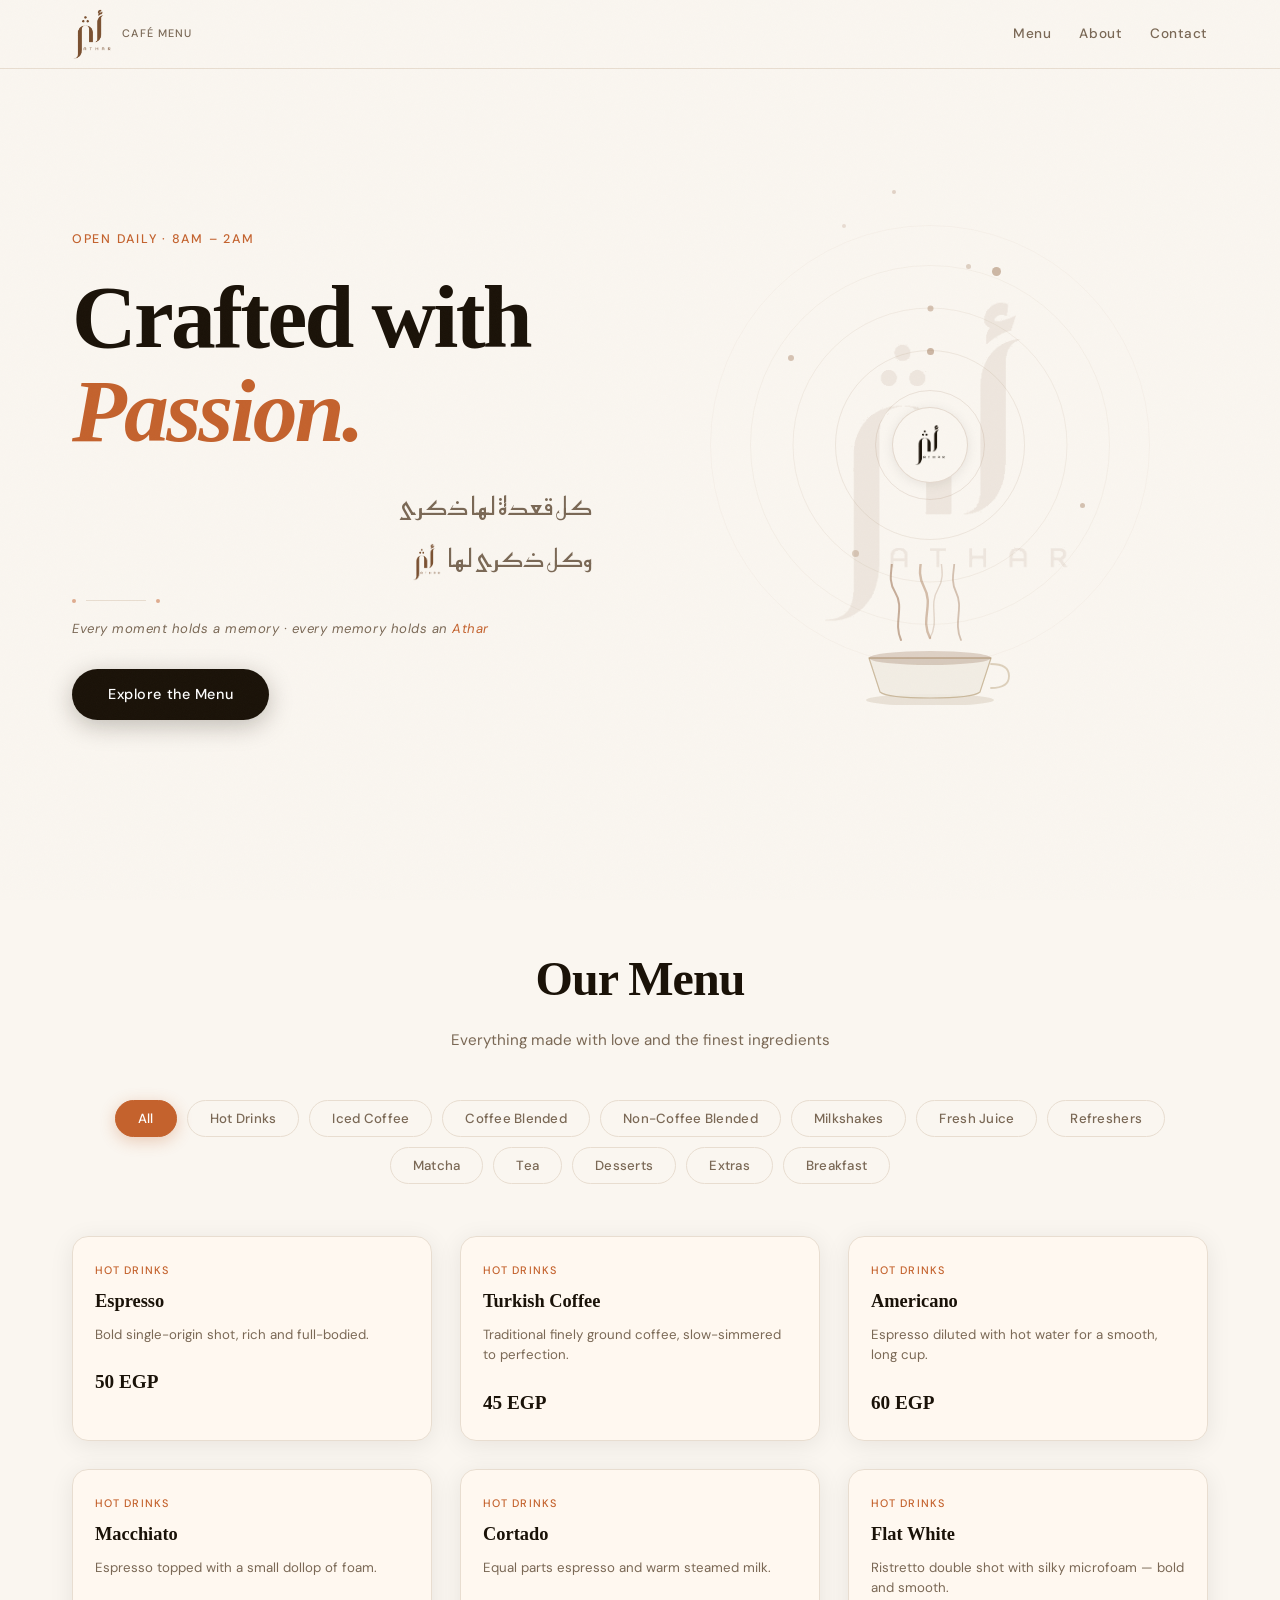
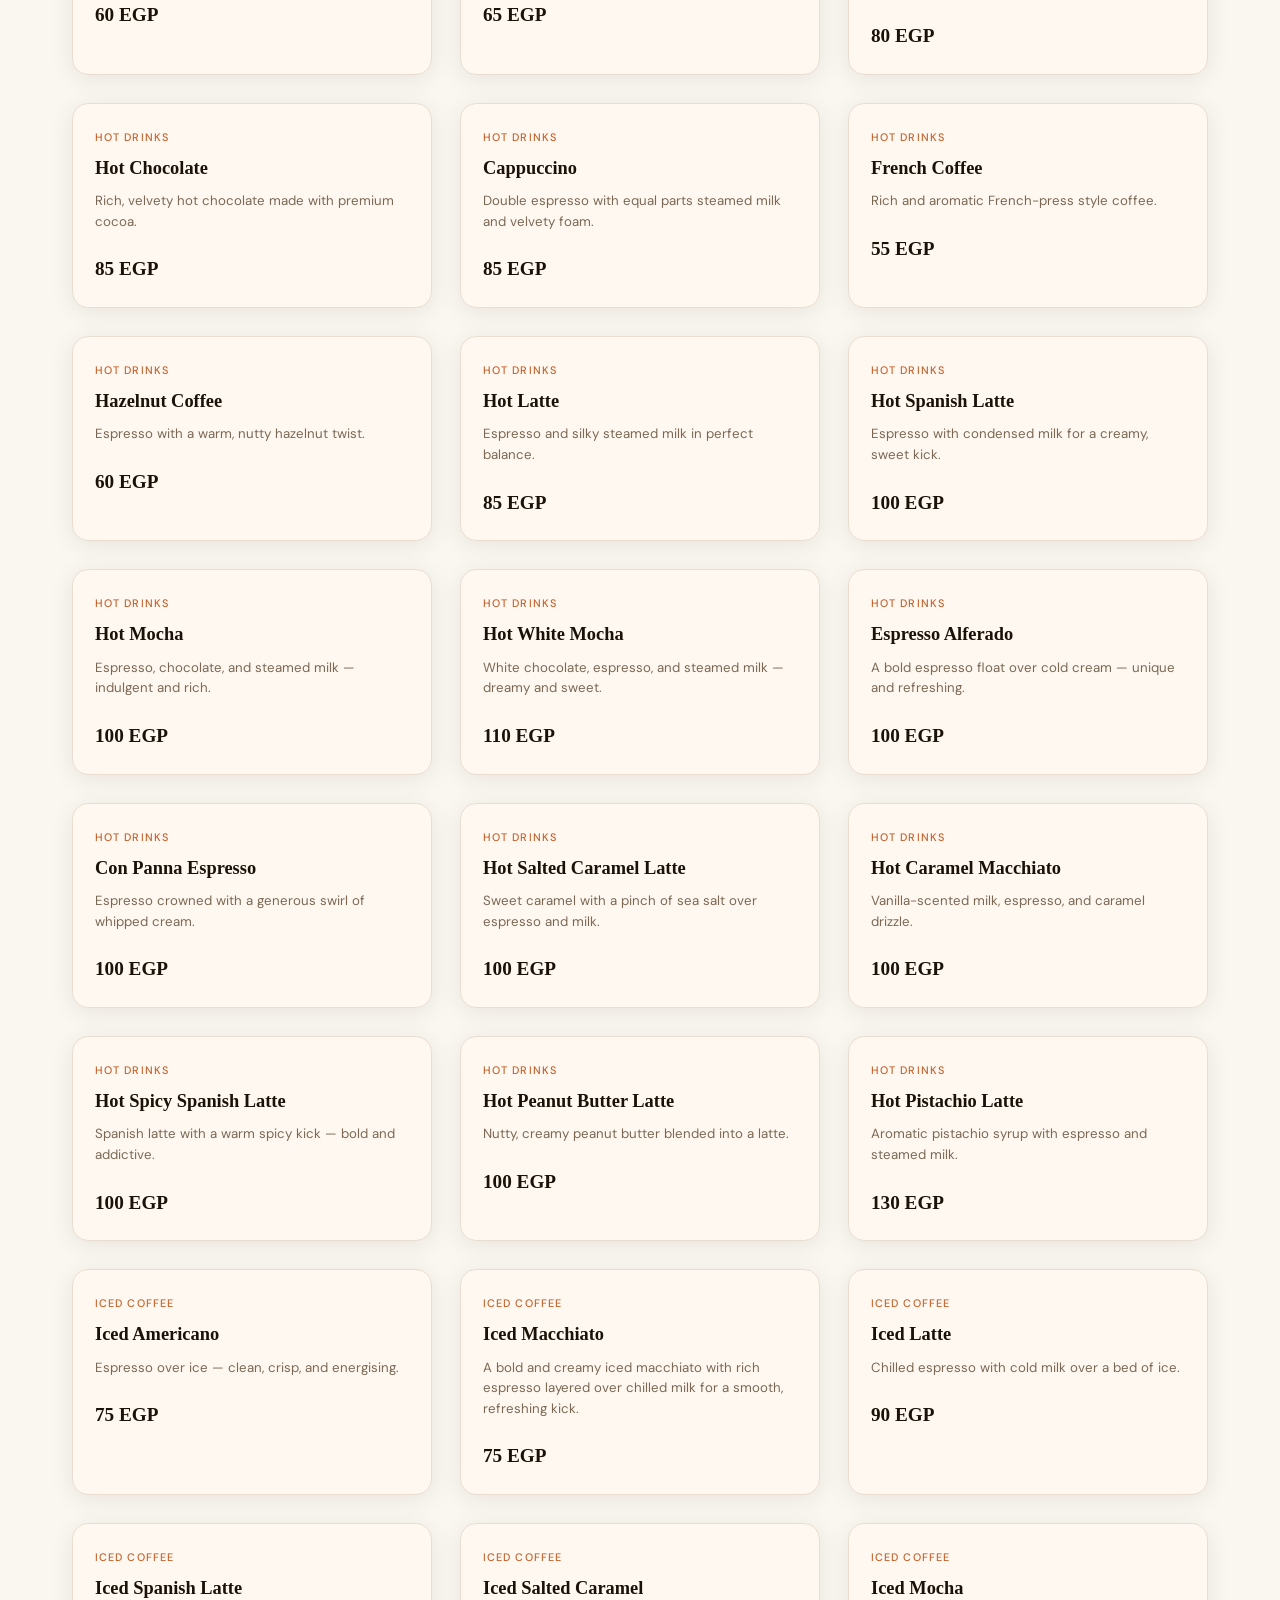
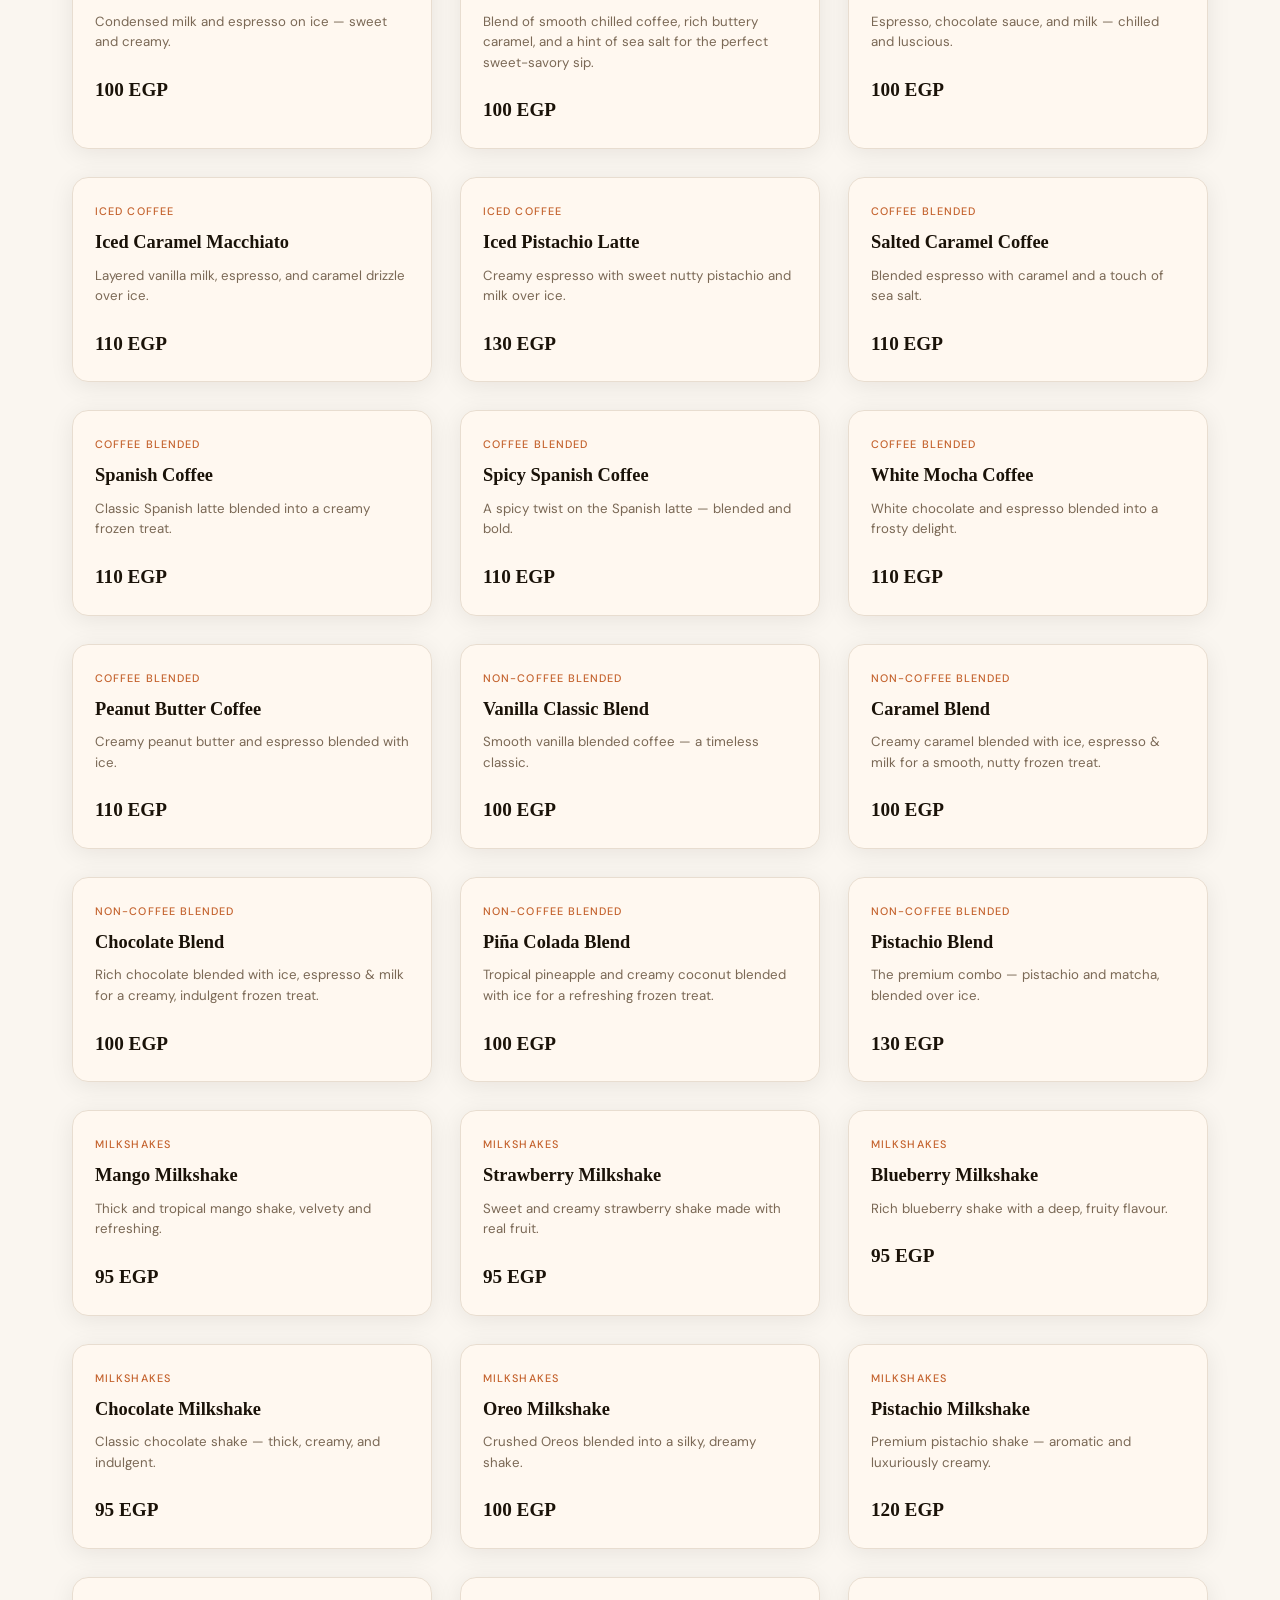
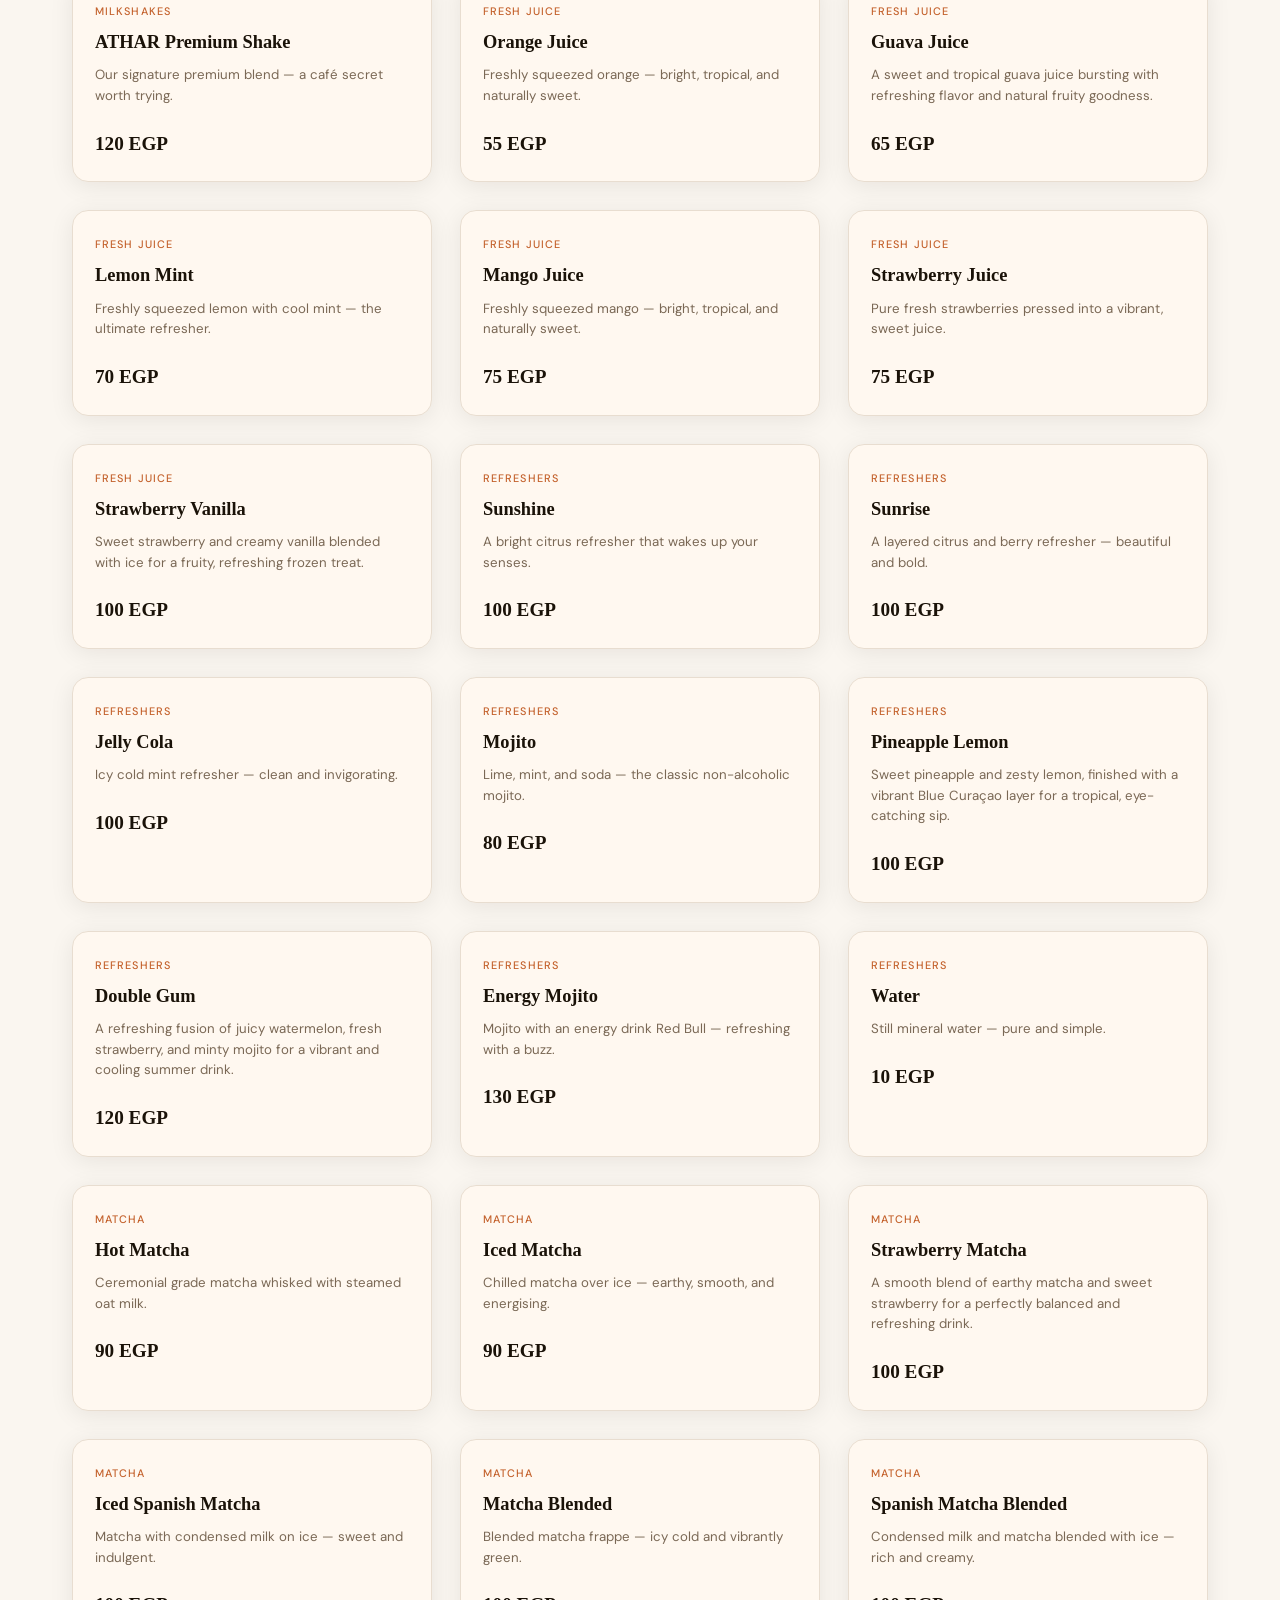
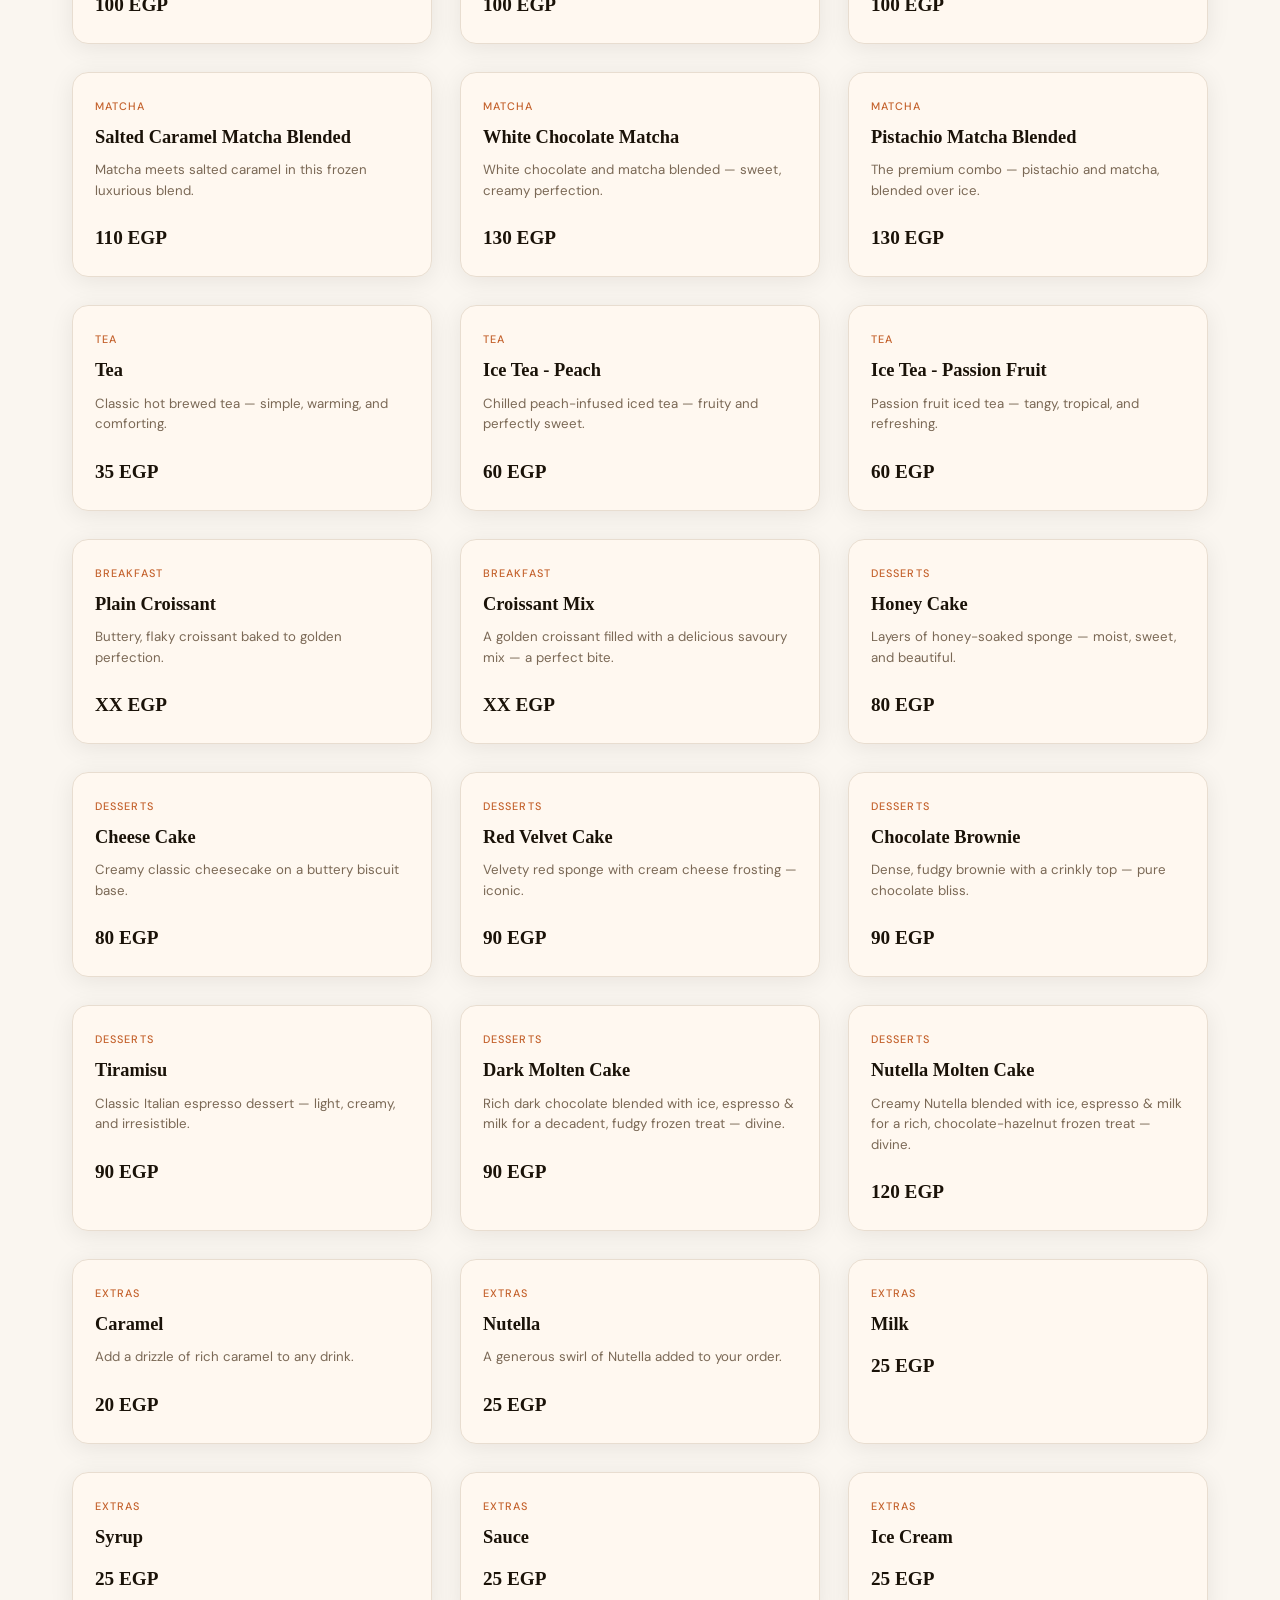
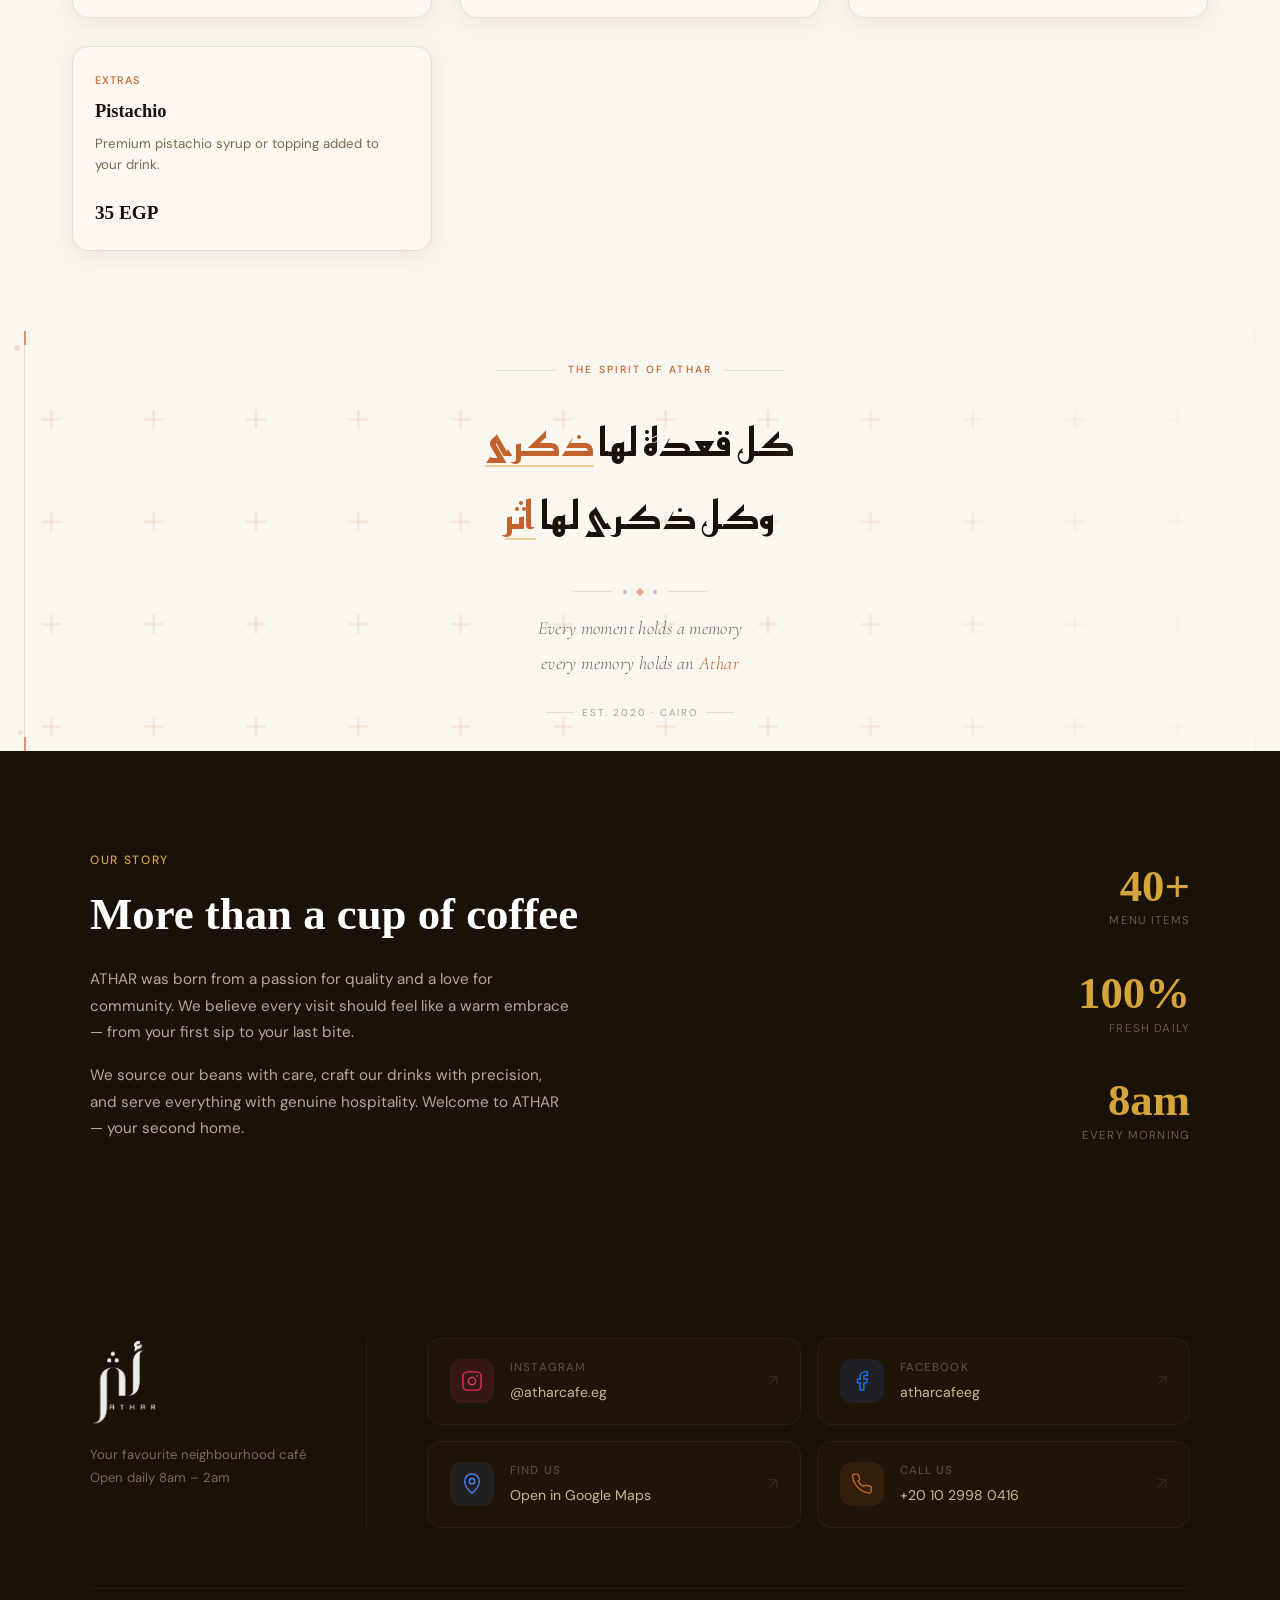
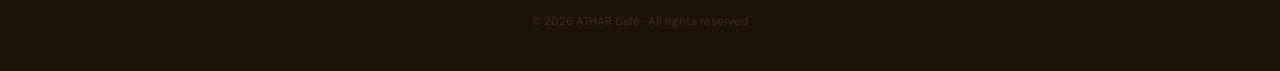
==== commit b307a4b7: "Update index.html" ====
--- a/index.html
+++ b/index.html
@@ -106,19 +106,20 @@
       <p class="section-sub">Everything made with love and the finest ingredients</p>
     </div>
     <div class="filter-tabs" id="filterTabs">
-      <button class="tab active" data-cat="all">All</button>
-      <button class="tab" data-cat="hot">Hot Drinks</button>
-      <button class="tab" data-cat="iced">Iced Coffee</button>
-      <button class="tab" data-cat="coffee-blended">Coffee Blended</button>
-      <button class="tab" data-cat="non-coffee-blended">Non-Coffee Blended</button>
-      <button class="tab" data-cat="milkshake">Milkshakes</button>
-      <button class="tab" data-cat="juice">Fresh Juice</button>
-      <button class="tab" data-cat="refresher">Refreshers</button>
-      <button class="tab" data-cat="matcha">Matcha</button>
-      <button class="tab" data-cat="tea">Tea</button>
-      <button class="tab" data-cat="dessert">Desserts</button>
-      <button class="tab" data-cat="extras">Extras</button>
-    </div>
+  <button class="tab active" data-cat="all">All</button>
+  <button class="tab" data-cat="hot">Hot Drinks</button>
+  <button class="tab" data-cat="iced">Iced Coffee</button>
+  <button class="tab" data-cat="coffee-blended">Coffee Blended</button>
+  <button class="tab" data-cat="non-coffee-blended">Non-Coffee Blended</button>
+  <button class="tab" data-cat="milkshake">Milkshakes</button>
+  <button class="tab" data-cat="juice">Fresh Juice</button>
+  <button class="tab" data-cat="refresher">Refreshers</button>
+  <button class="tab" data-cat="matcha">Matcha</button>
+  <button class="tab" data-cat="tea">Tea</button>
+  <button class="tab" data-cat="dessert">Desserts</button>
+  <button class="tab" data-cat="extras">Extras</button>
+  <button class="tab" data-cat="breakfast">Breakfast</button>
+</div>
 
     <!-- MENU GRID -->
     <div class="menu-grid" id="menuGrid">
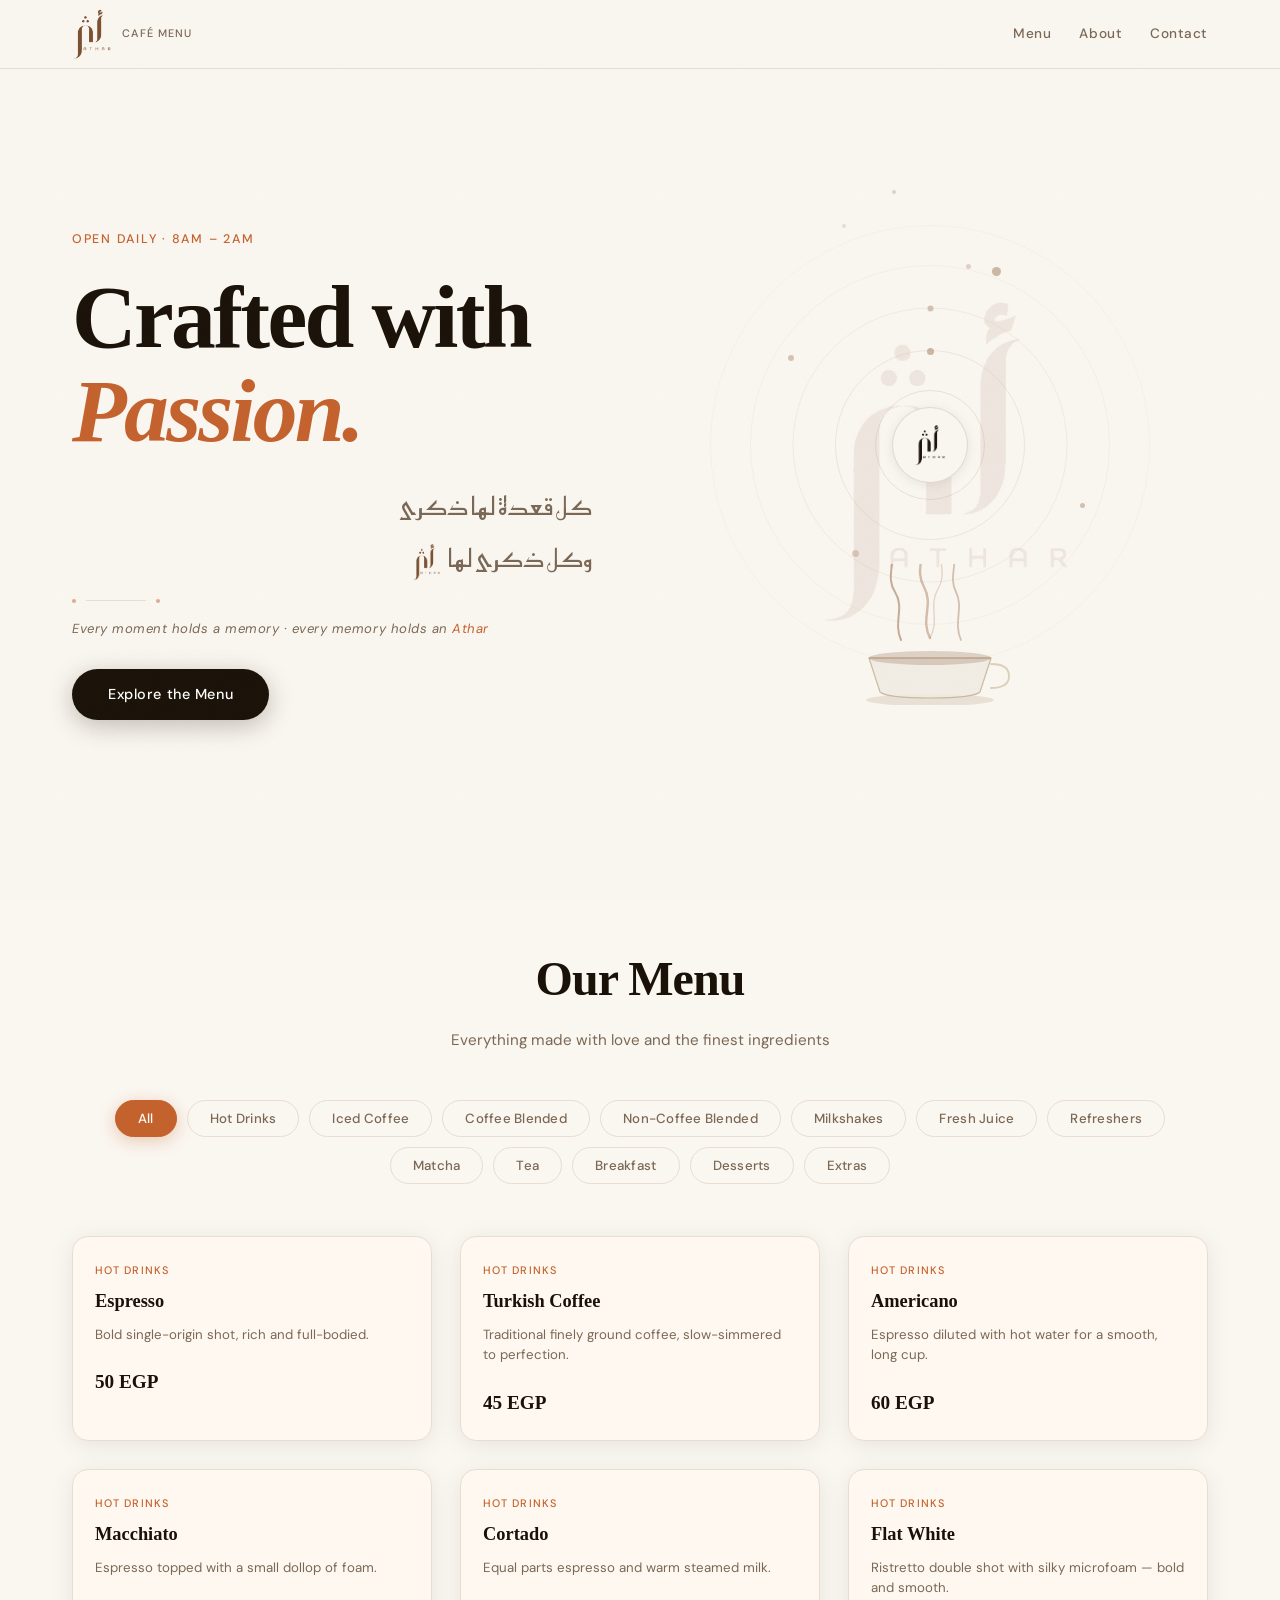
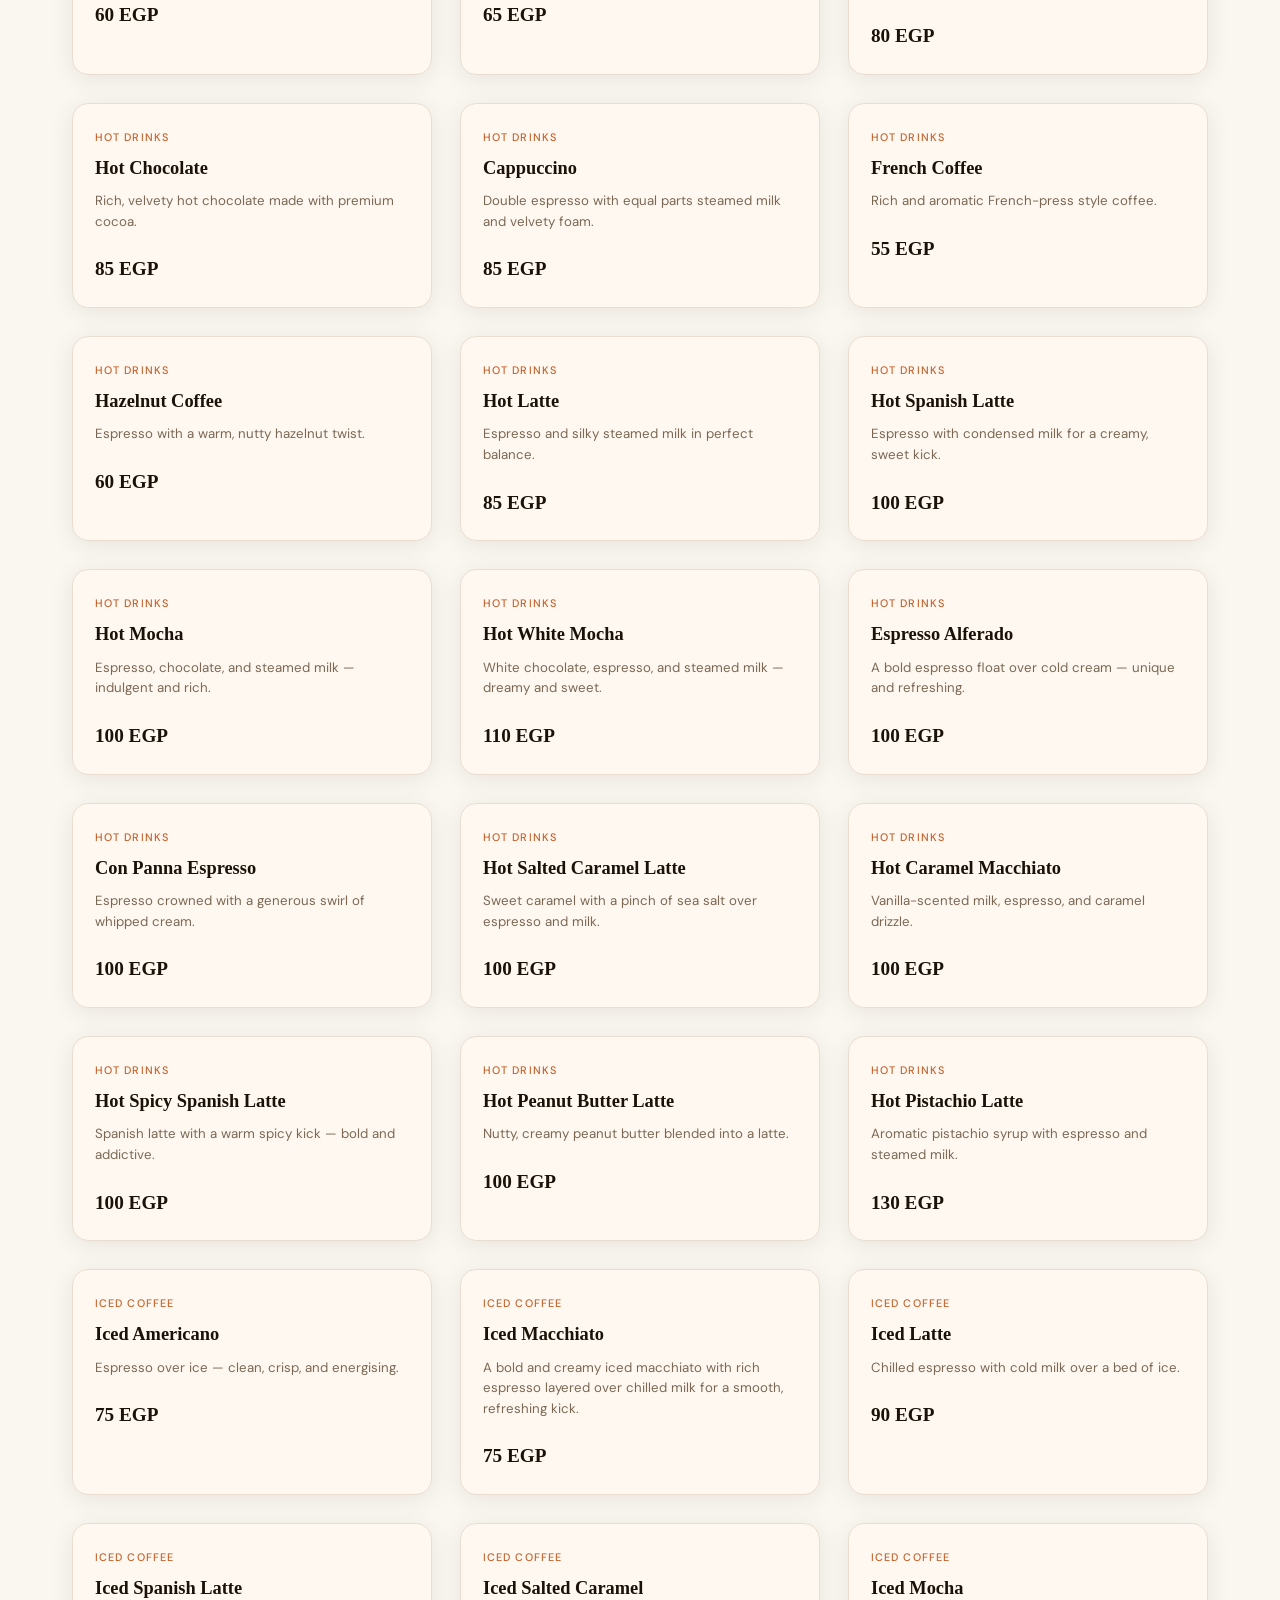
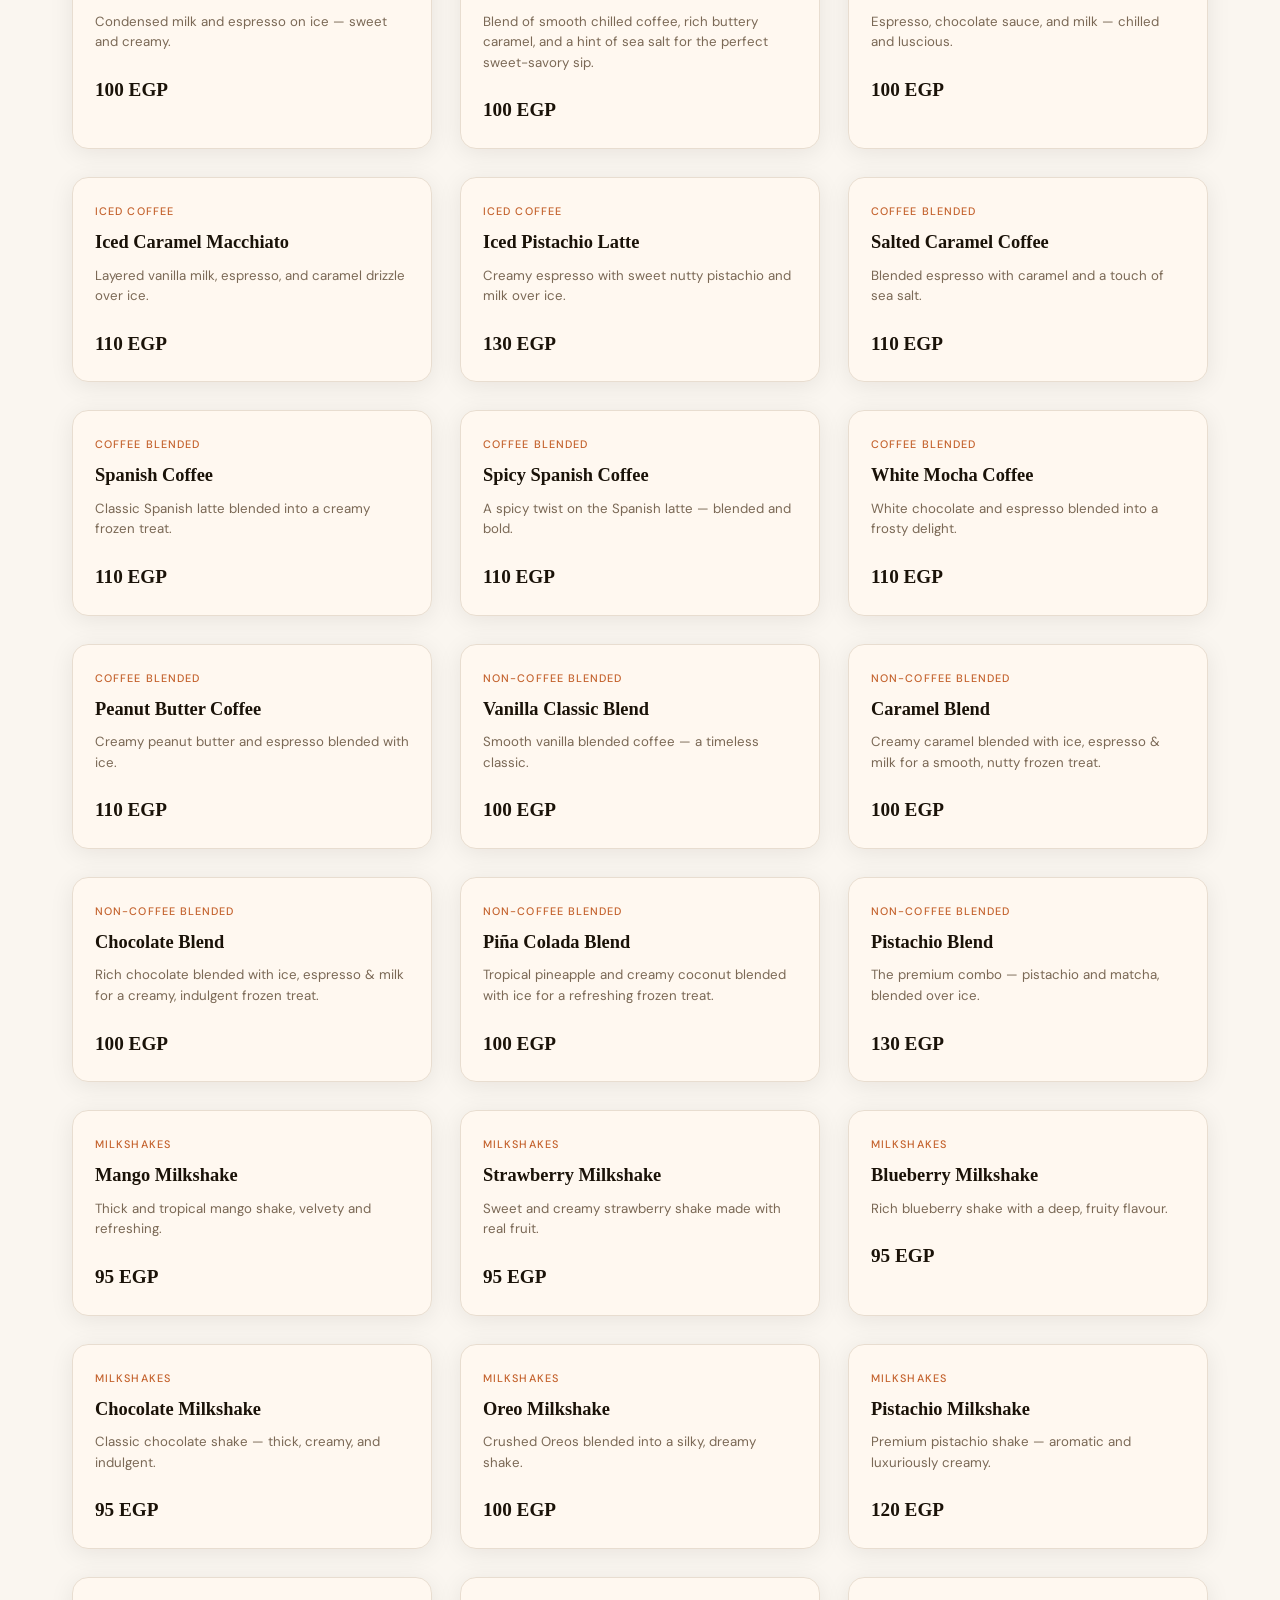
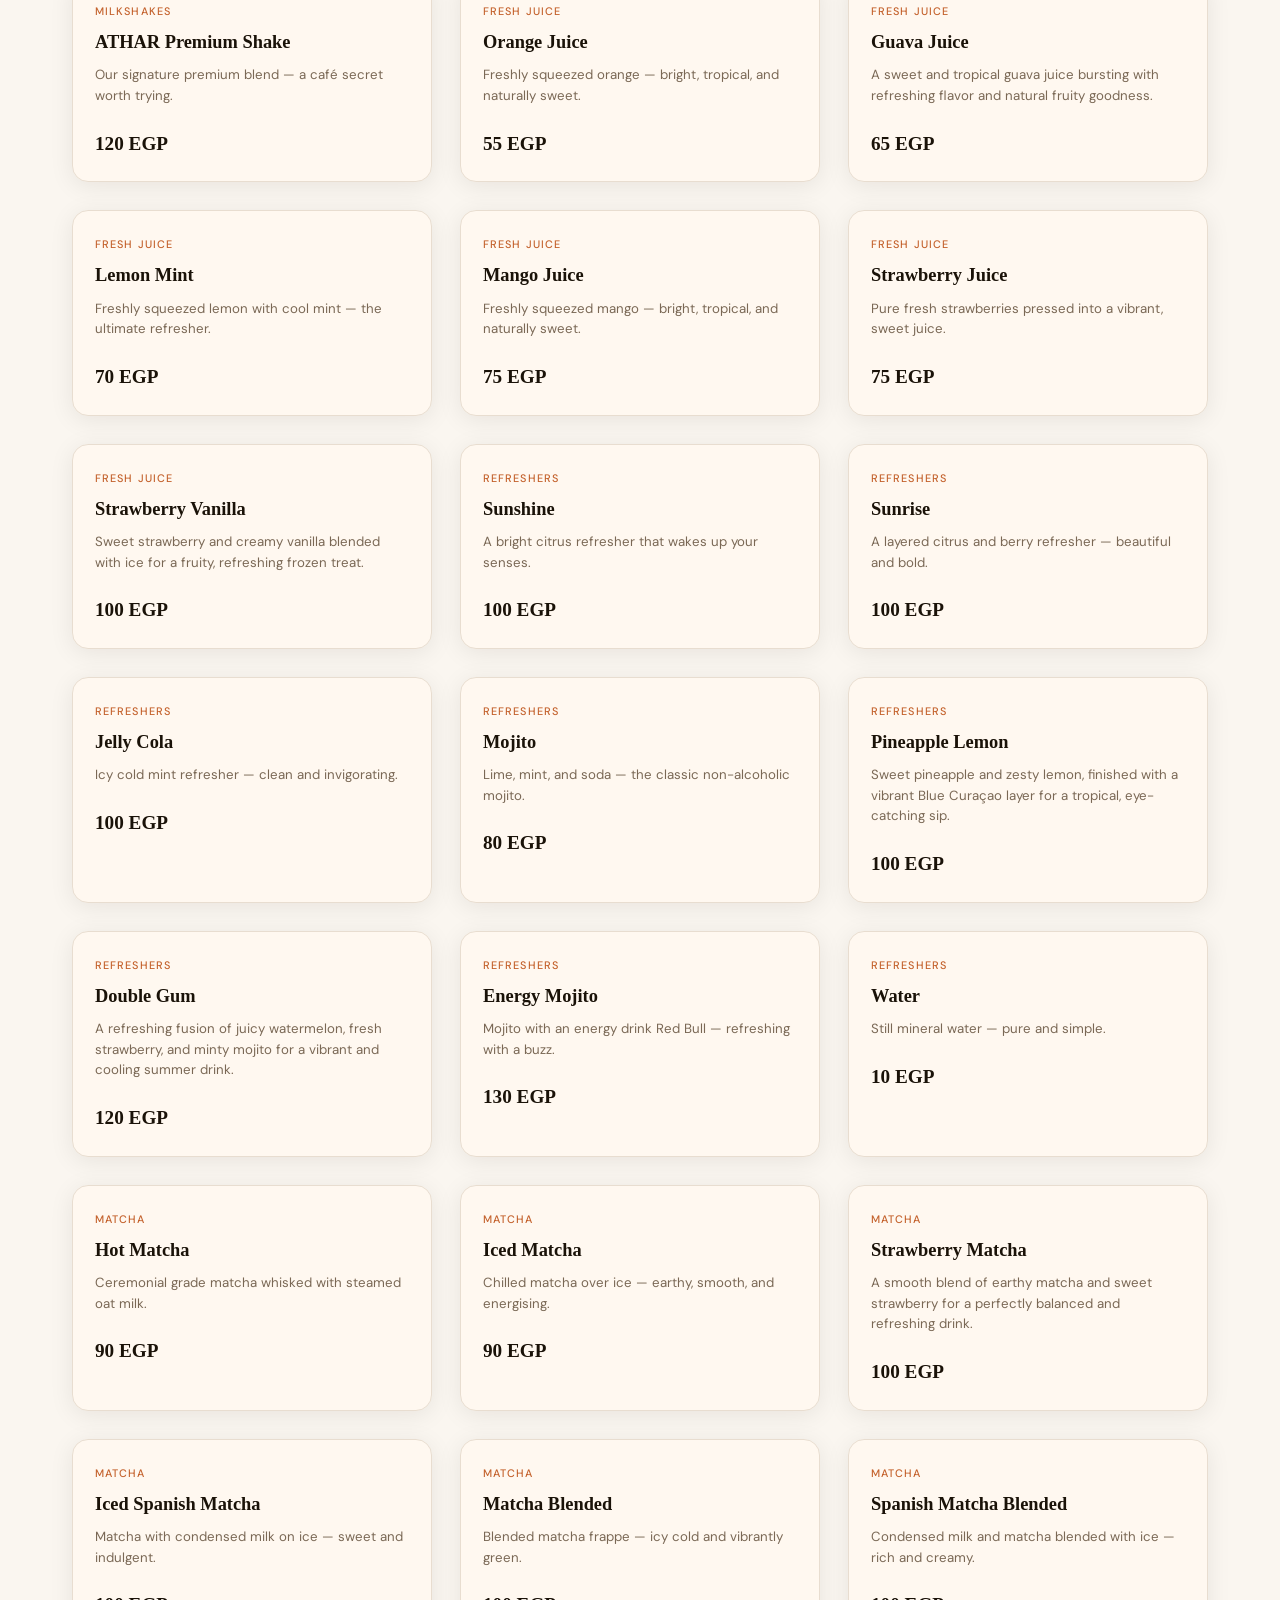
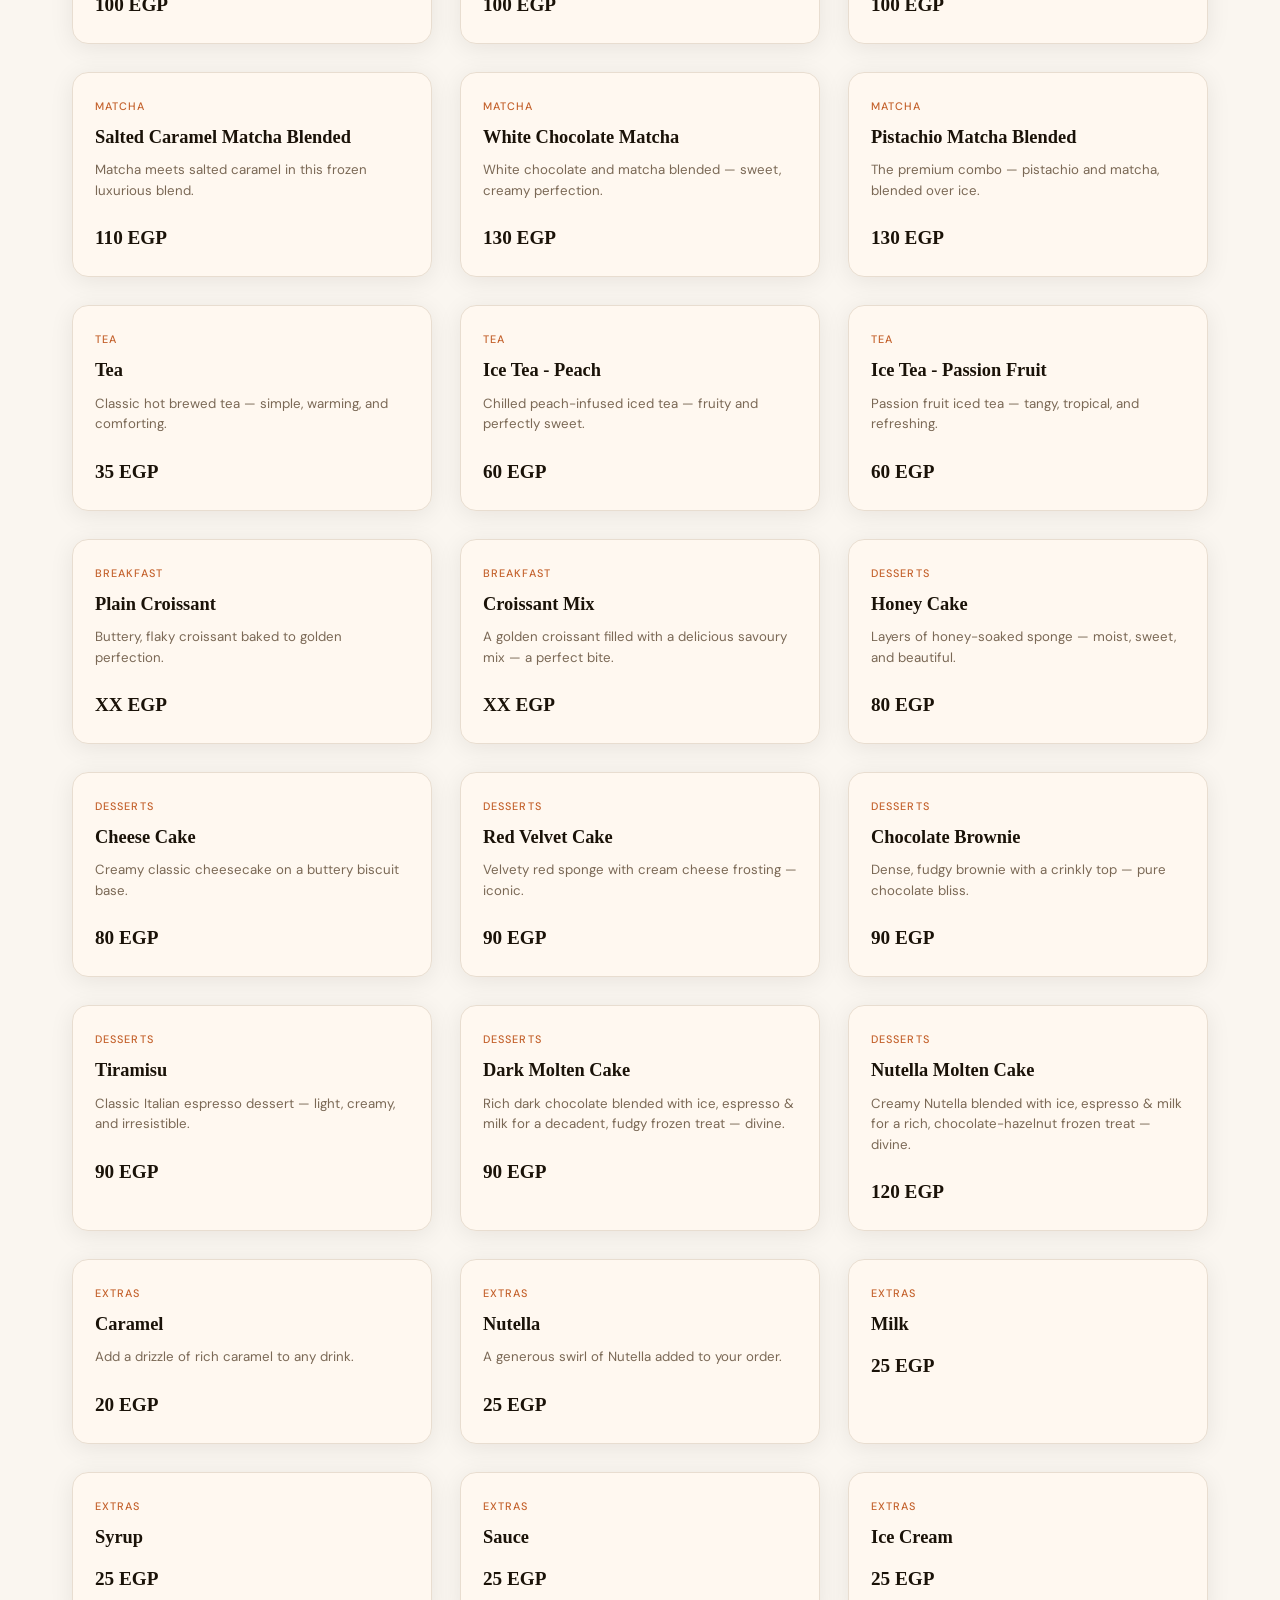
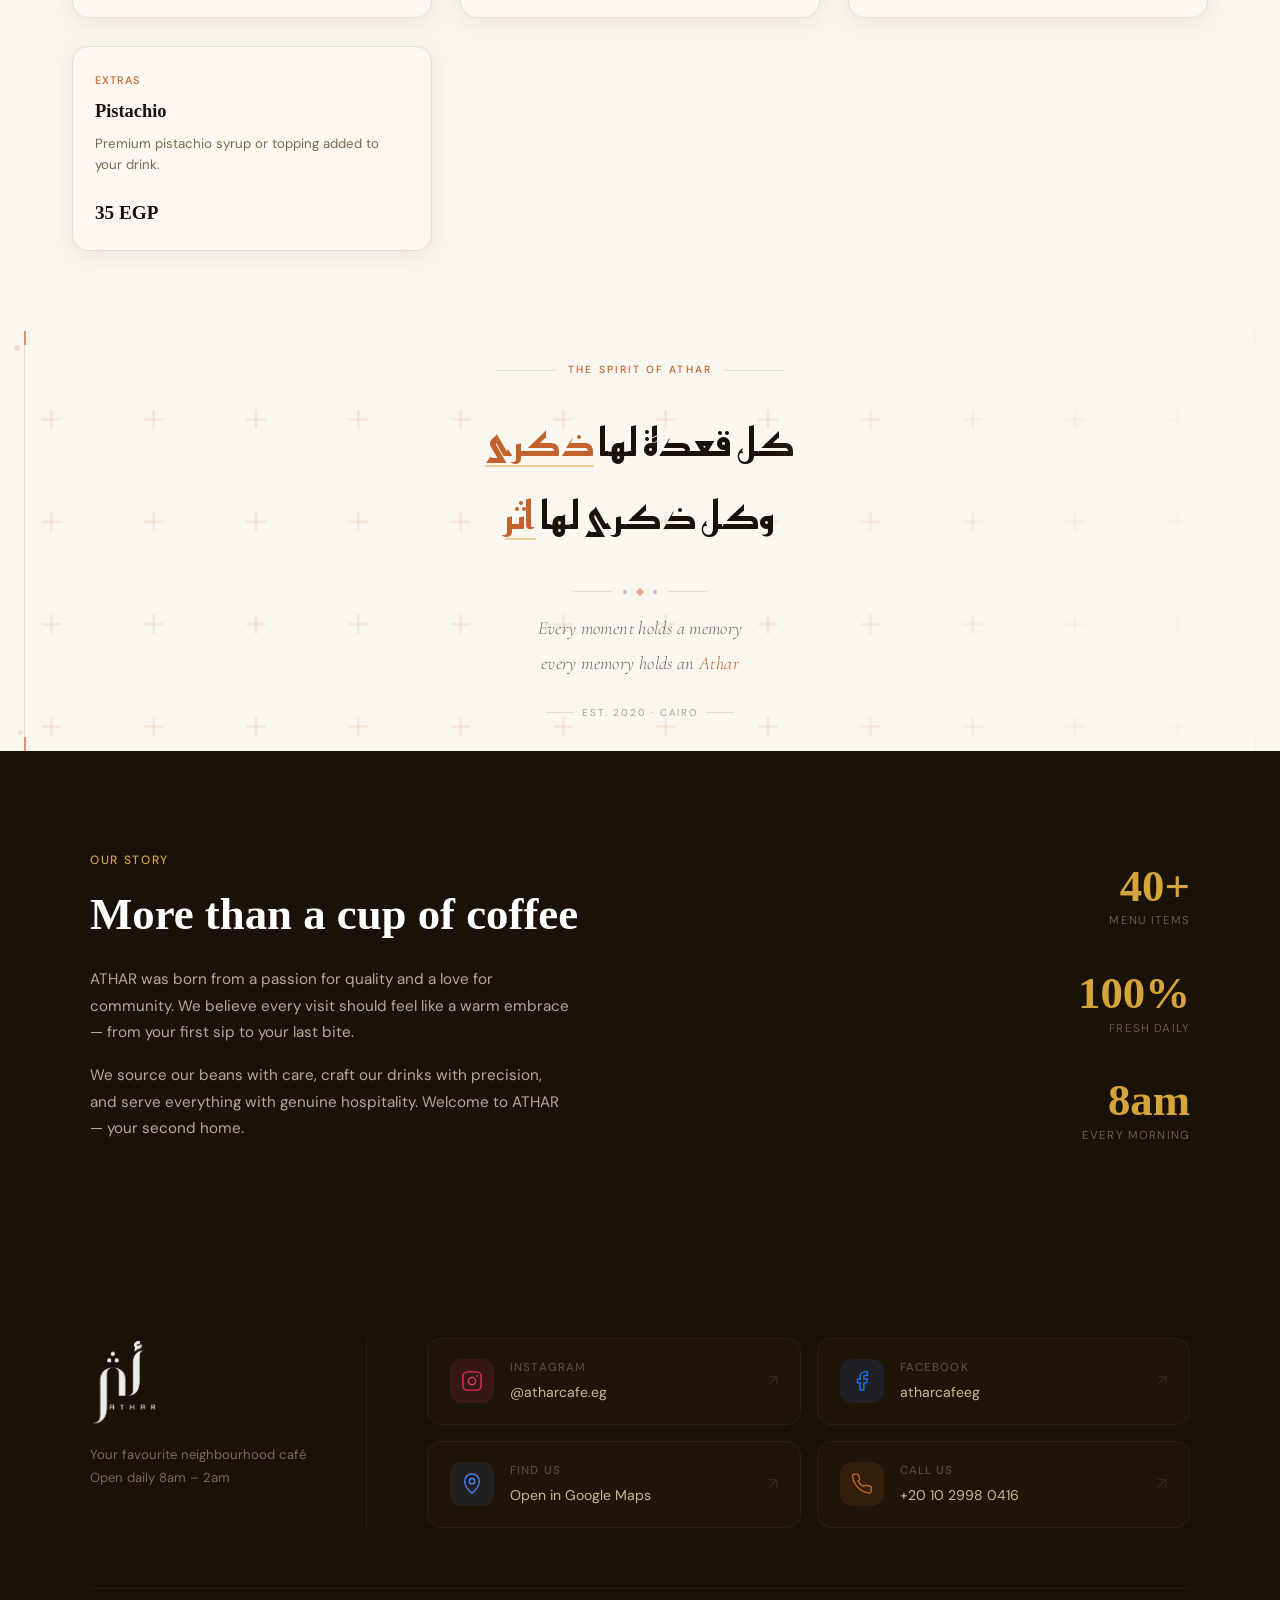
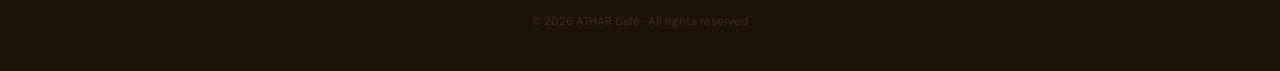
==== commit fabc392f: "Update index.html" ====
--- a/index.html
+++ b/index.html
@@ -116,9 +116,10 @@
   <button class="tab" data-cat="refresher">Refreshers</button>
   <button class="tab" data-cat="matcha">Matcha</button>
   <button class="tab" data-cat="tea">Tea</button>
+      <button class="tab" data-cat="breakfast">Breakfast</button>
   <button class="tab" data-cat="dessert">Desserts</button>
   <button class="tab" data-cat="extras">Extras</button>
-  <button class="tab" data-cat="breakfast">Breakfast</button>
+  
 </div>
 
     <!-- MENU GRID -->
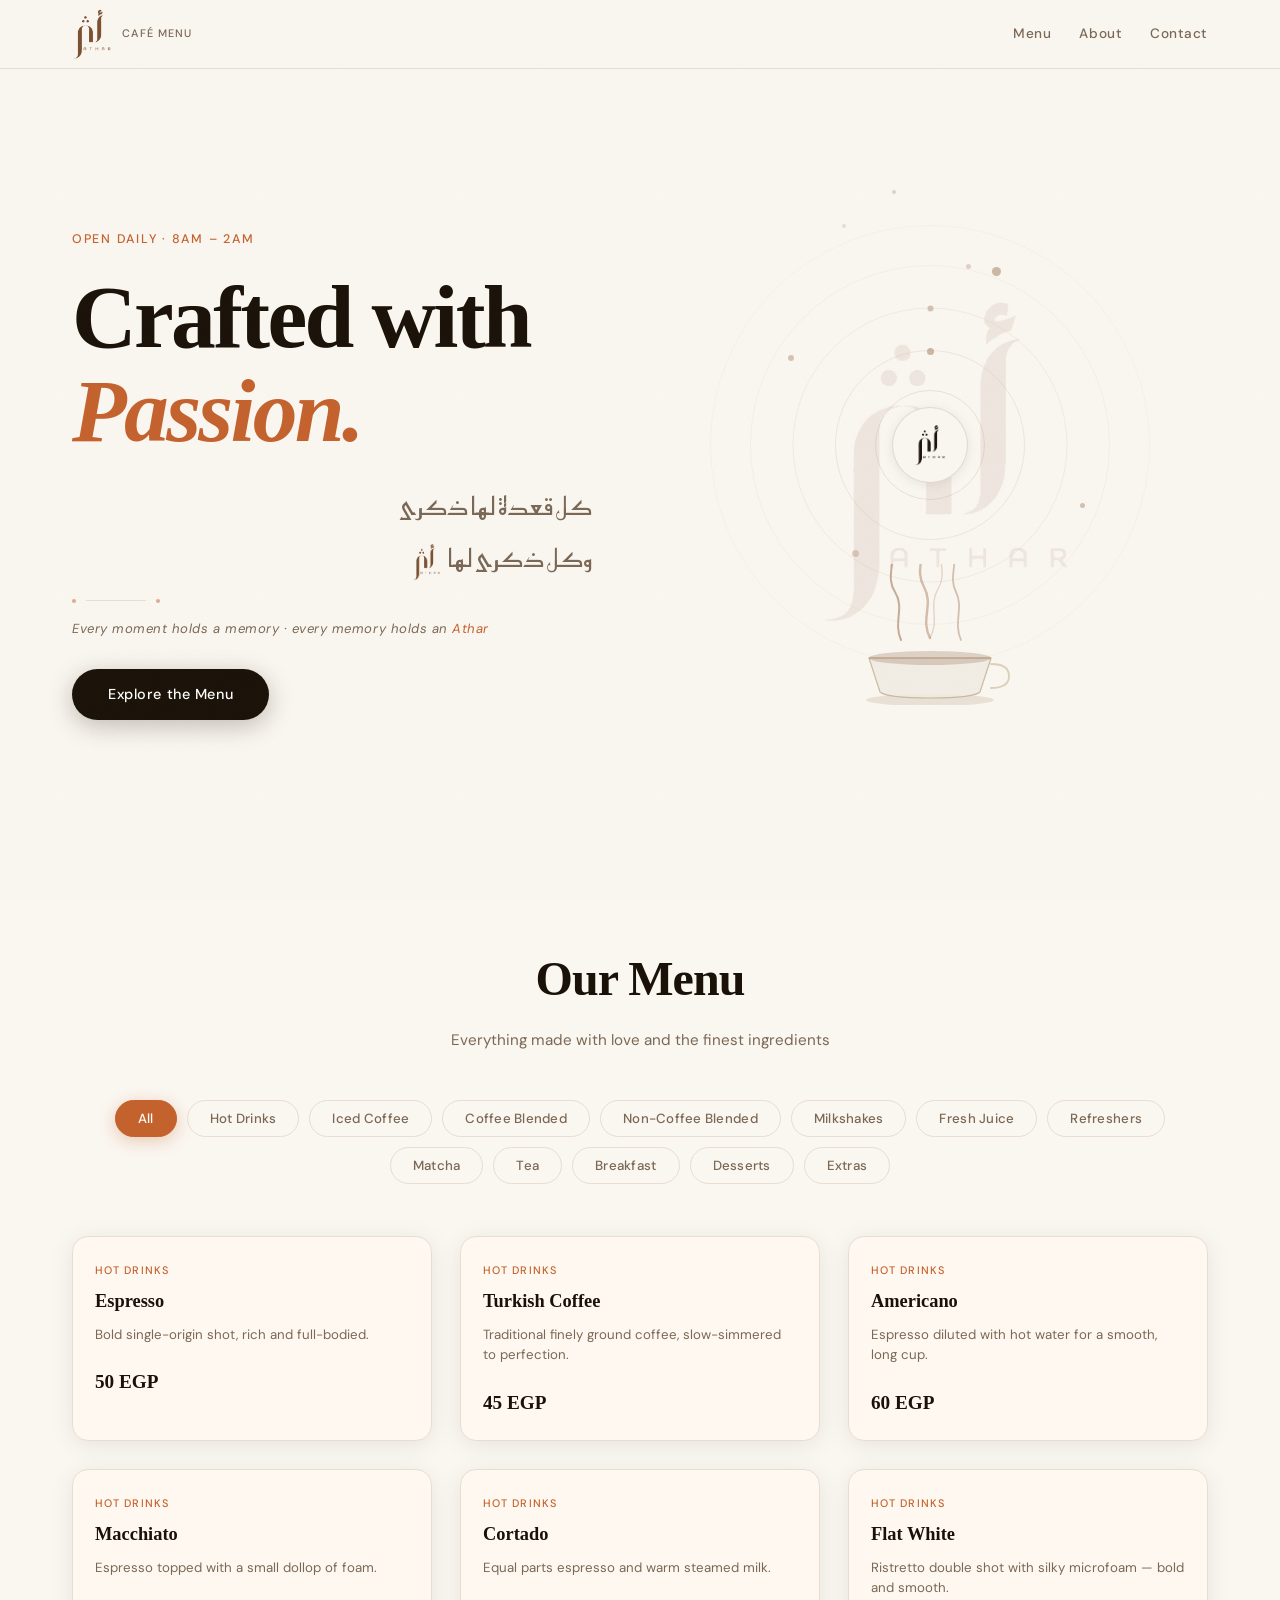
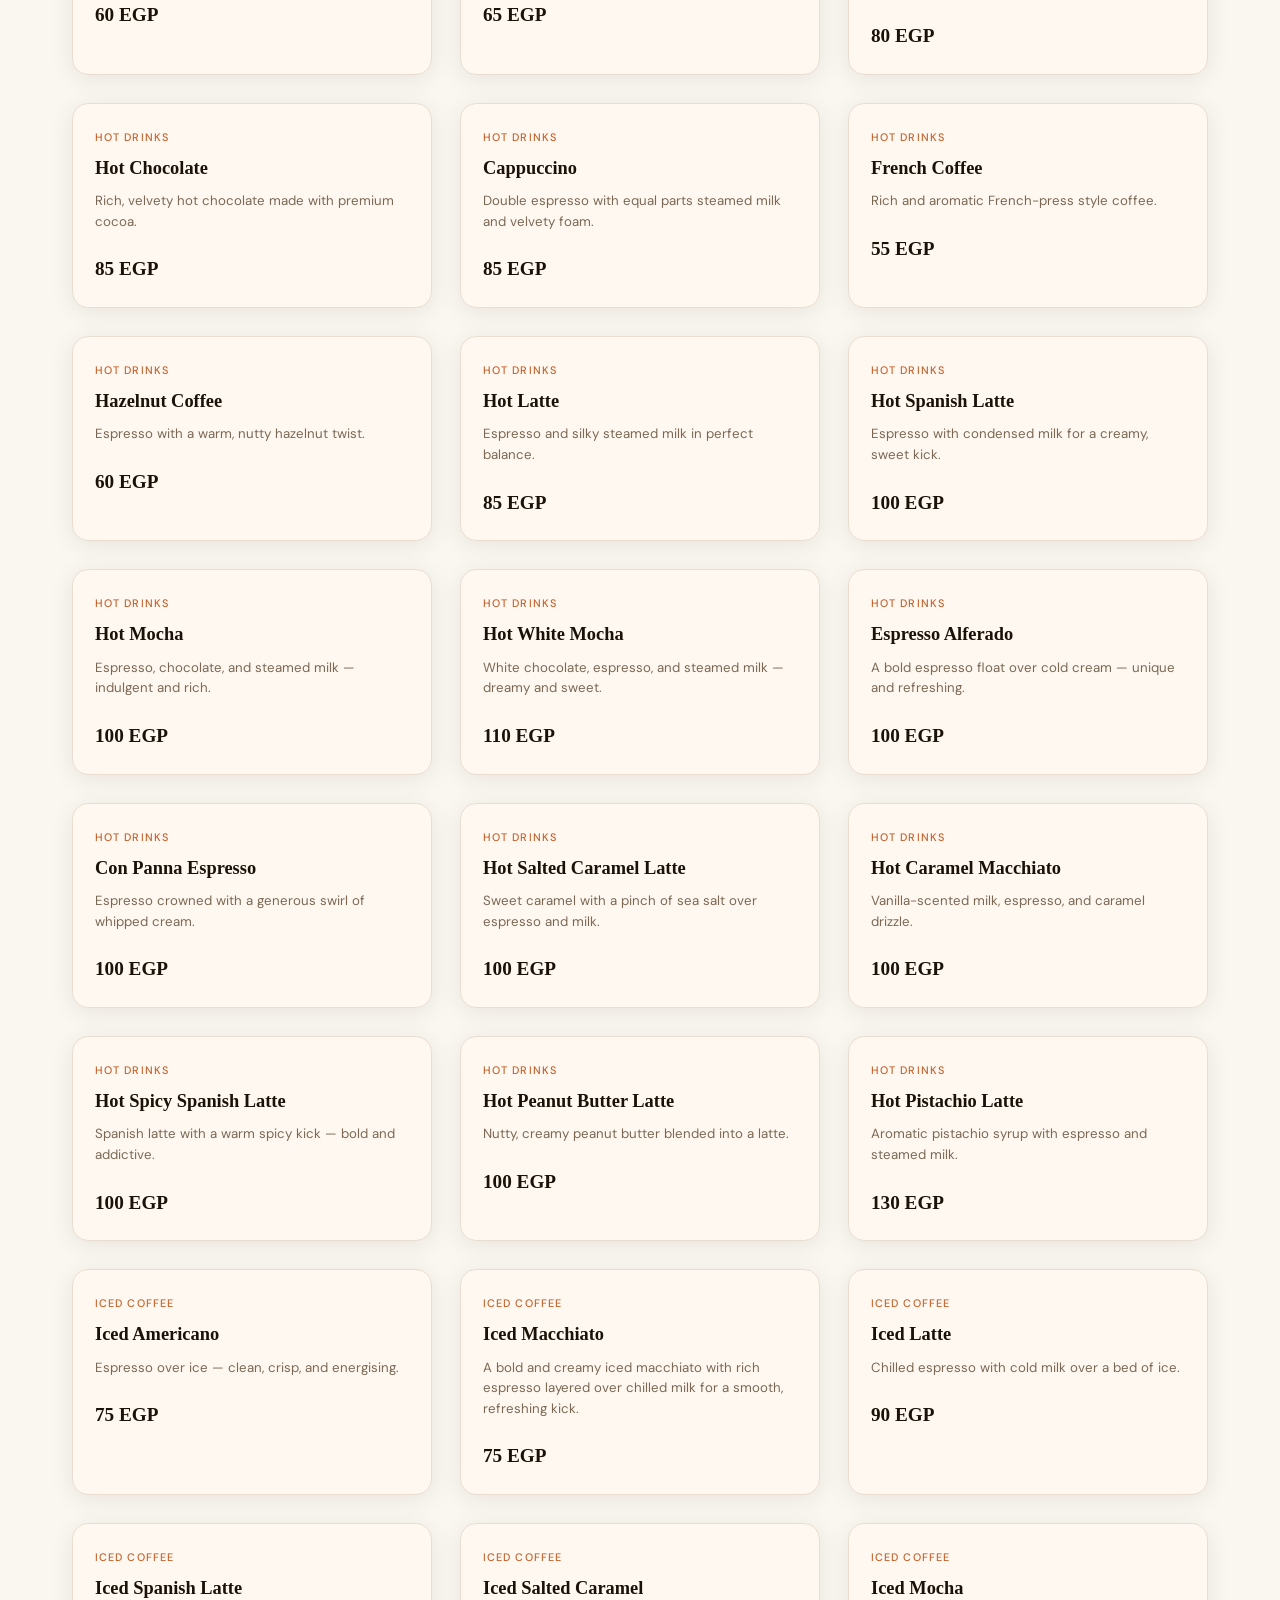
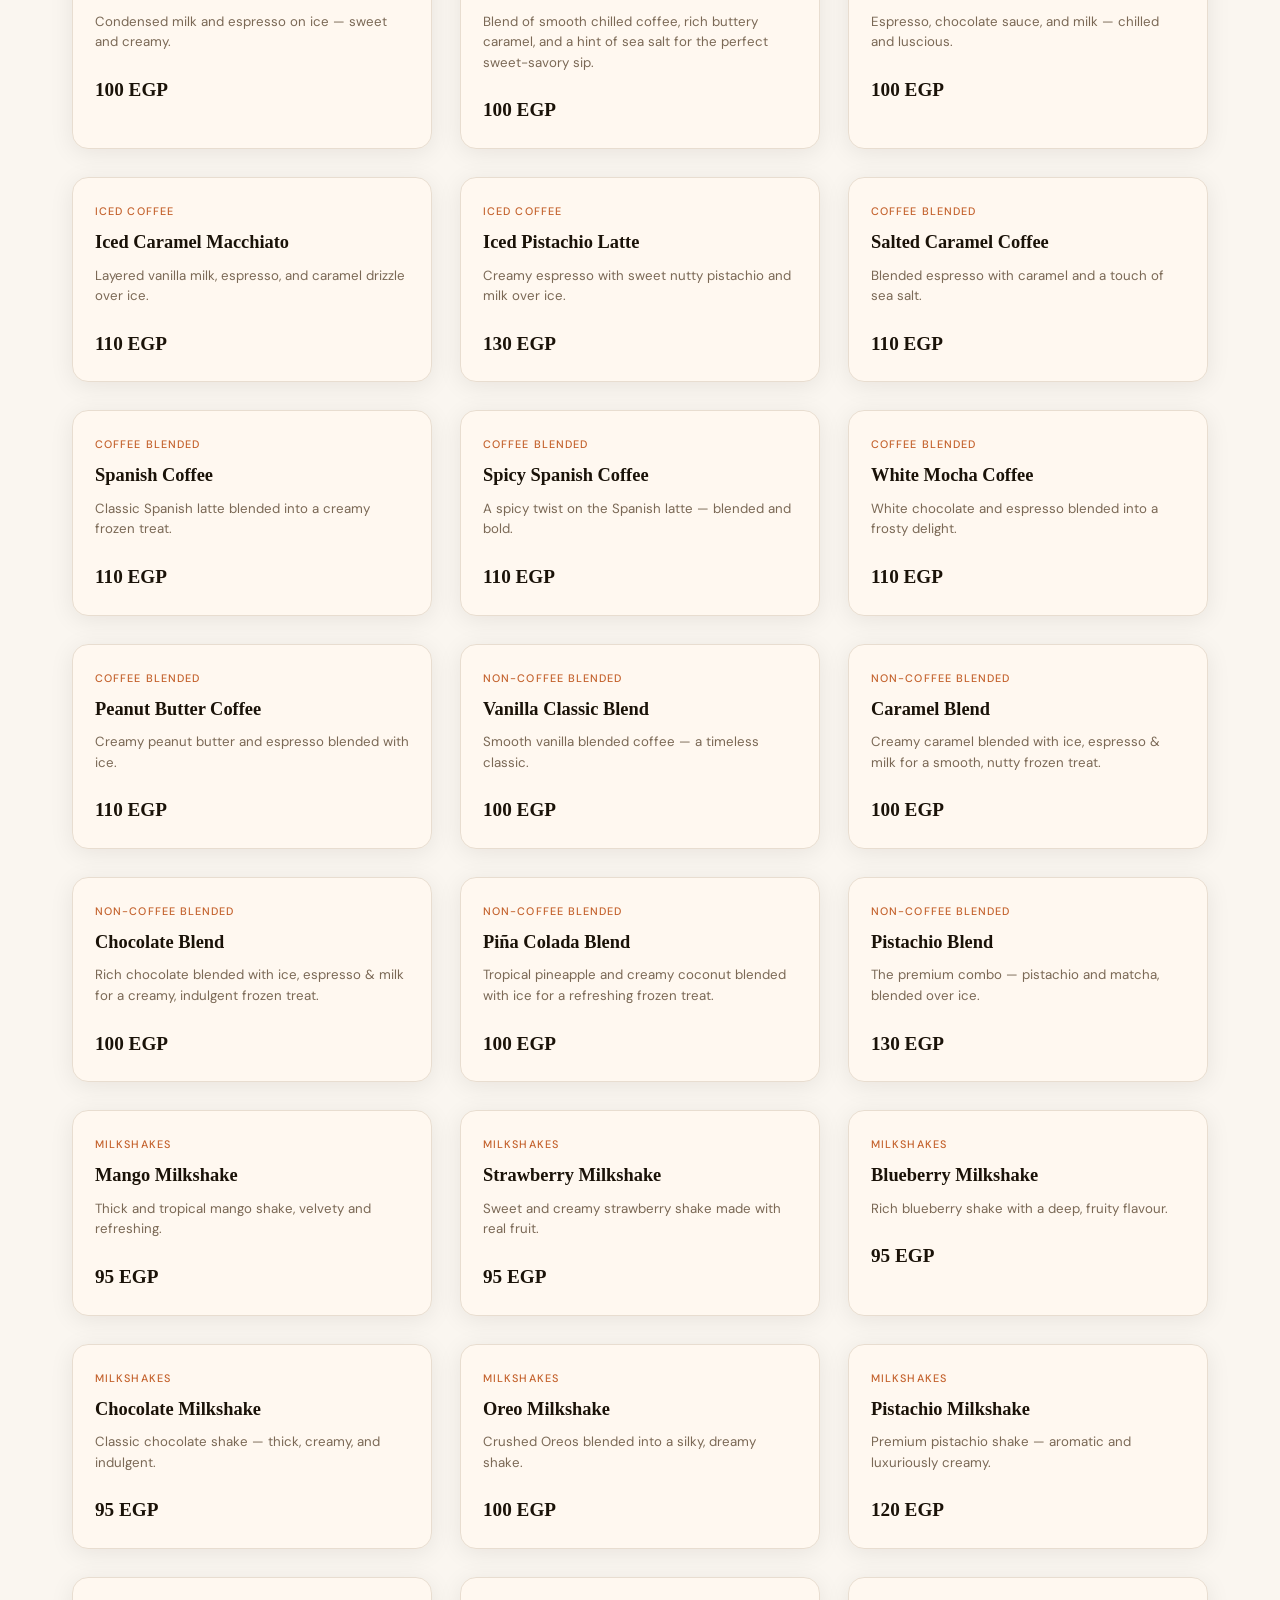
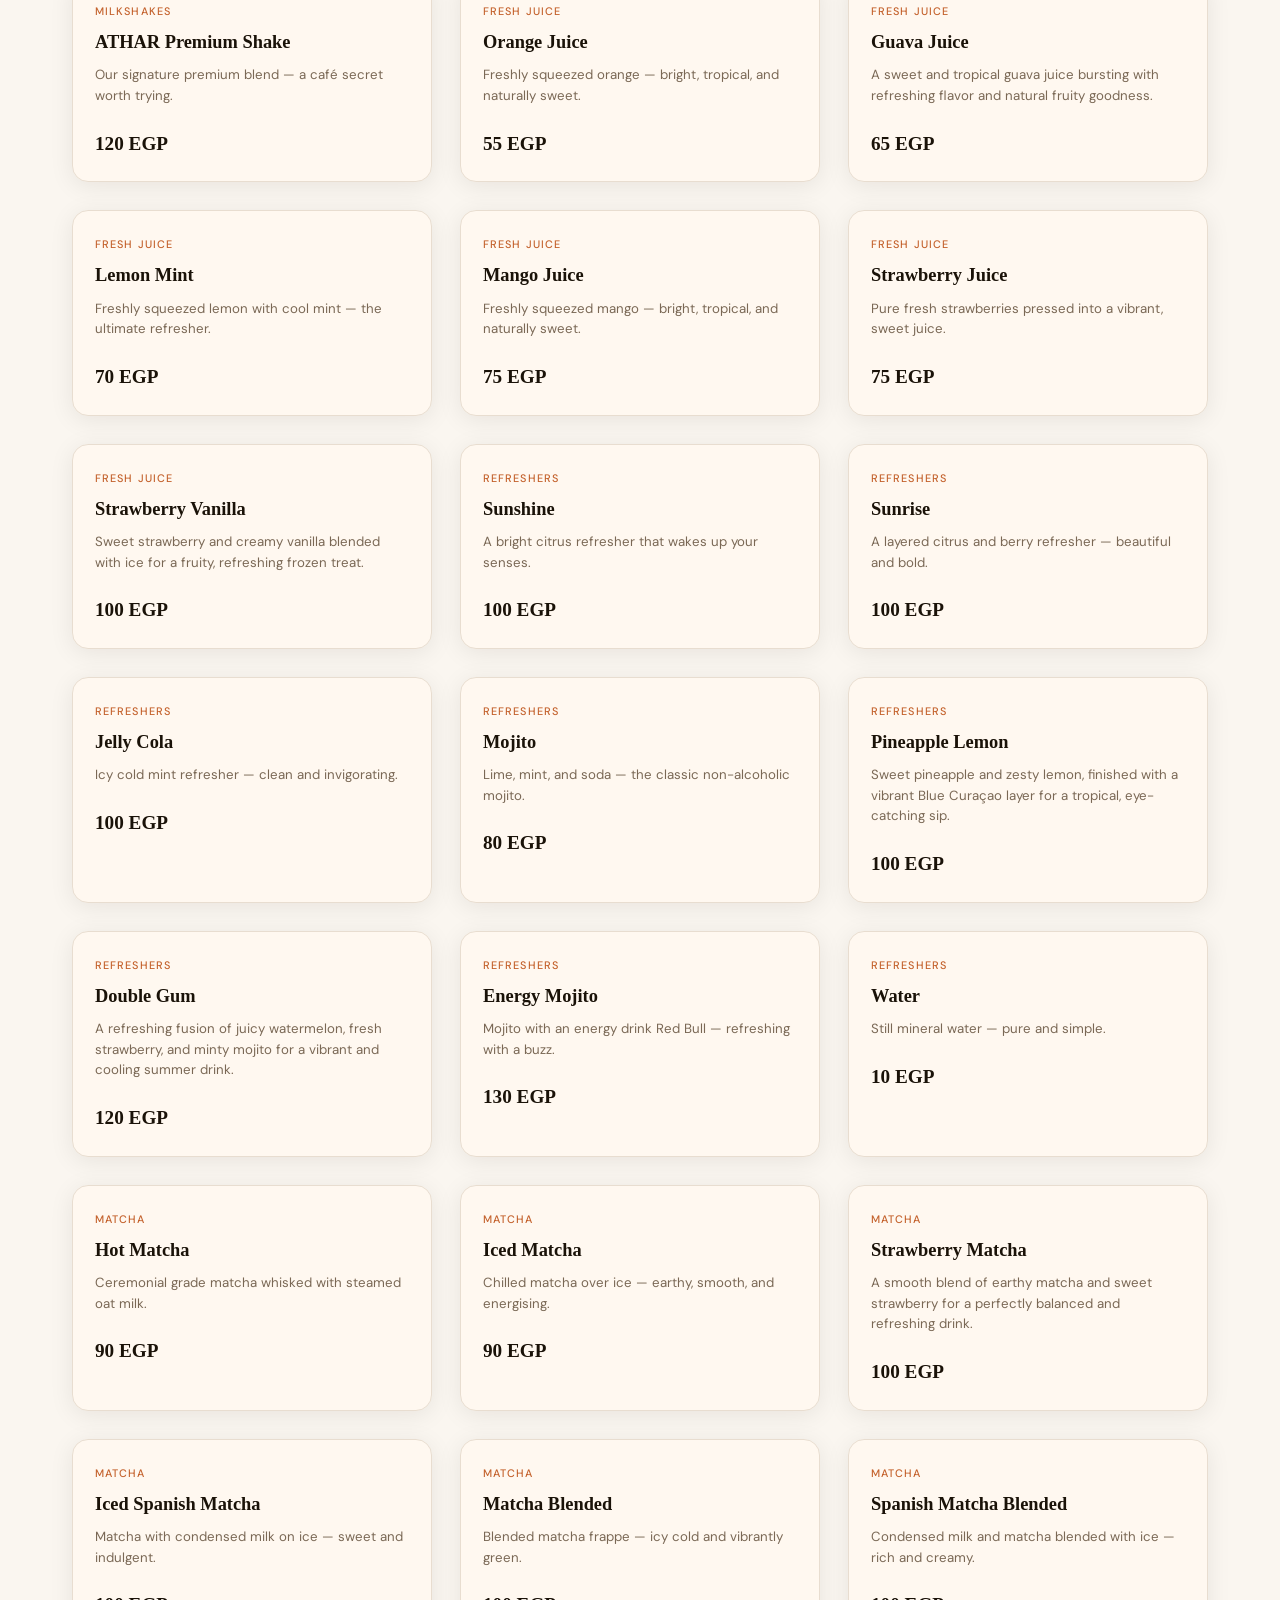
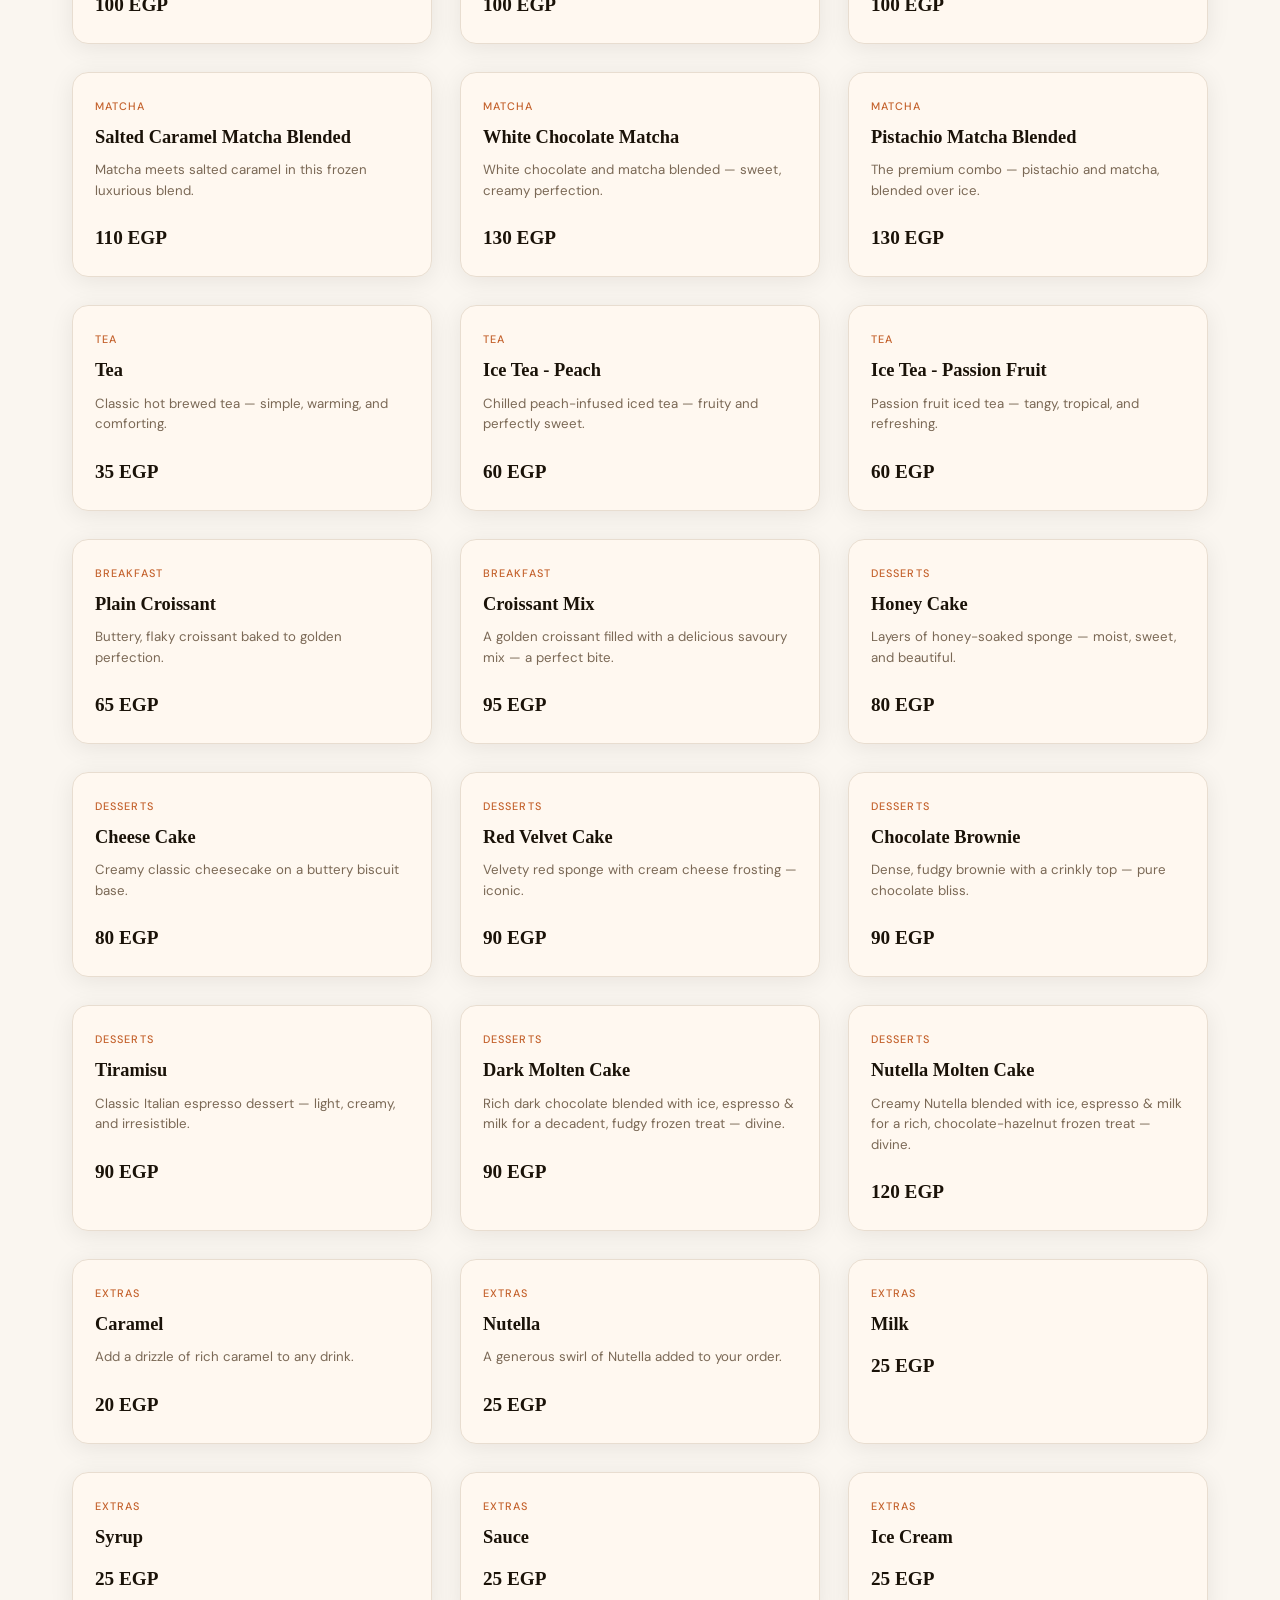
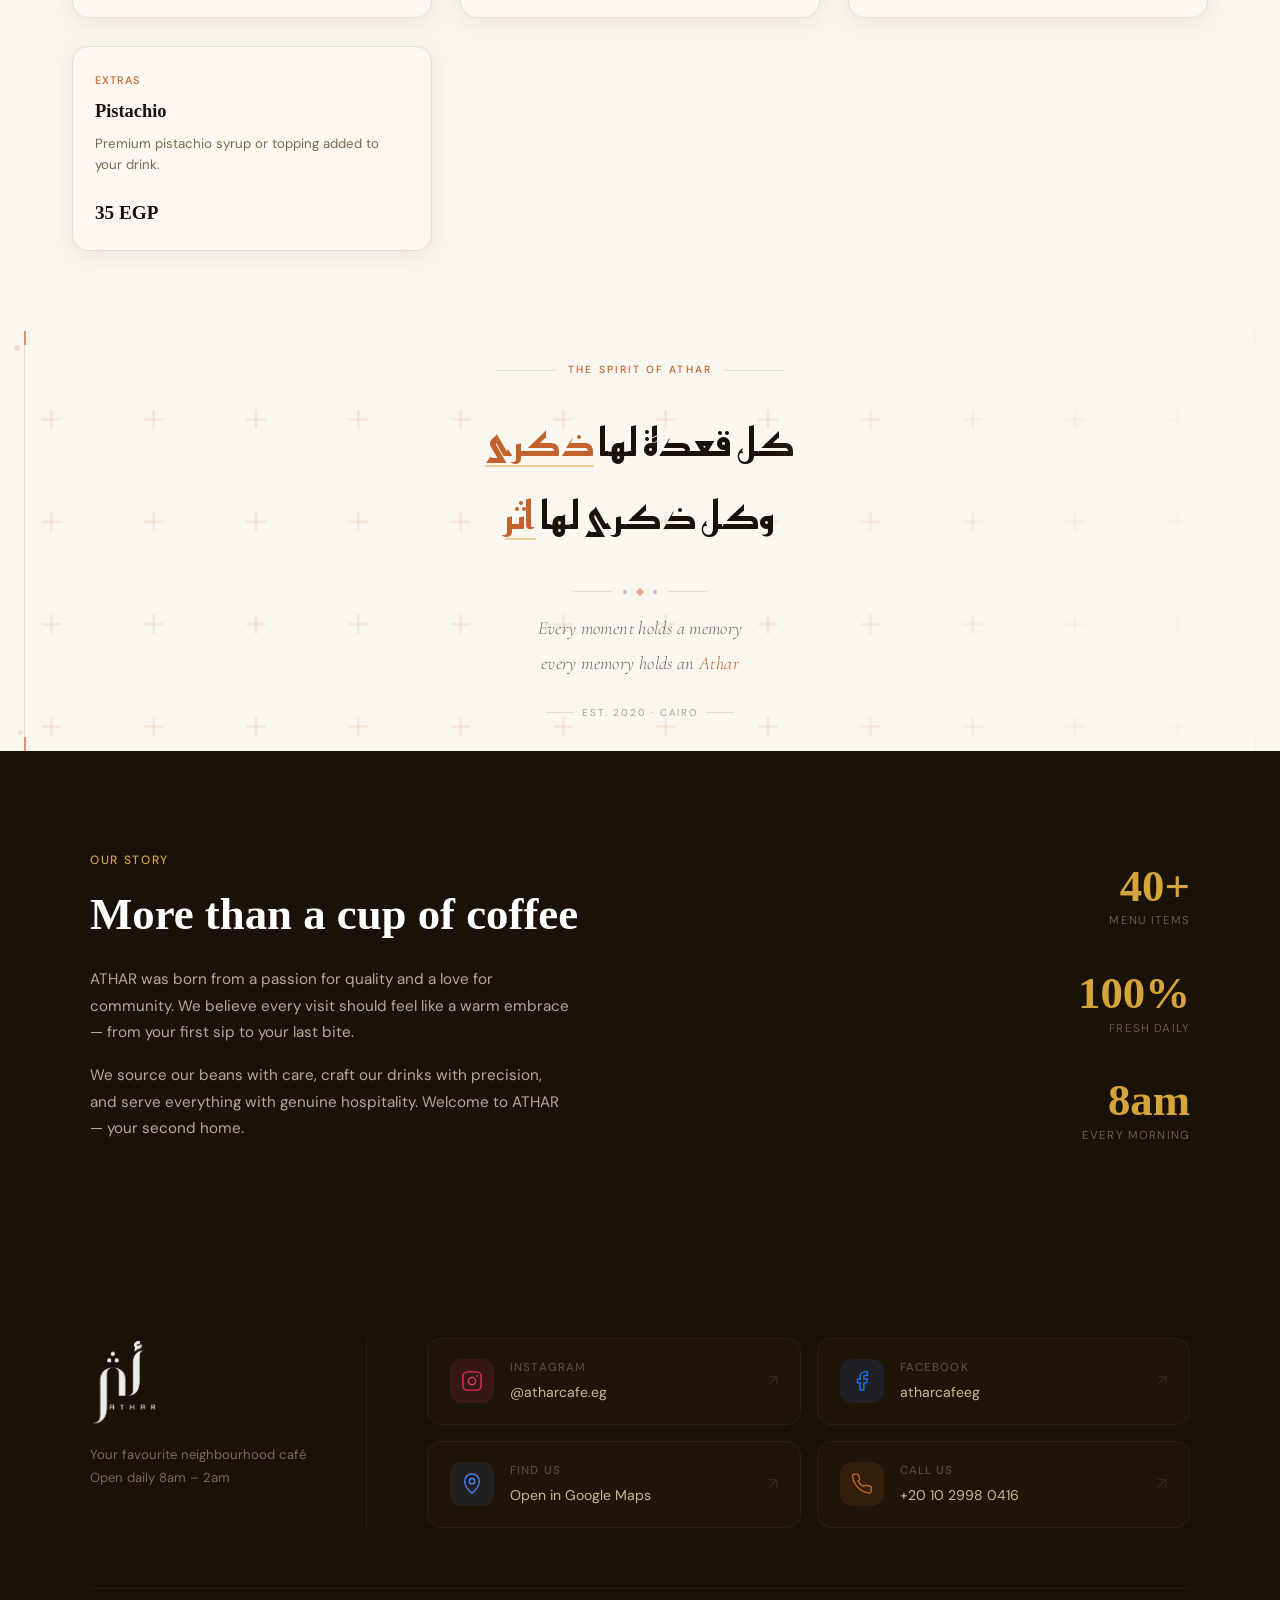
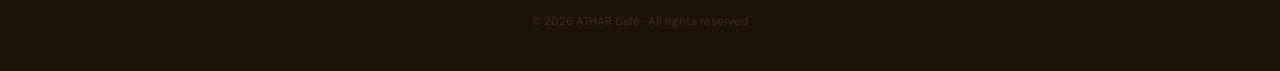
==== commit de42fbee: "Update index.html" ====
--- a/index.html
+++ b/index.html
@@ -652,14 +652,14 @@
   <div class="card-body"><span class="card-tag">Breakfast</span>
     <h3 class="card-title">Plain Croissant</h3>
     <p class="card-desc">Buttery, flaky croissant baked to golden perfection.</p>
-    <div class="card-footer"><span class="price">XX EGP</span></div>
+    <div class="card-footer"><span class="price">65 EGP</span></div>
   </div>
 </div>
 <div class="card" data-cat="breakfast">
   <div class="card-body"><span class="card-tag">Breakfast</span>
     <h3 class="card-title">Croissant Mix</h3>
     <p class="card-desc">A golden croissant filled with a delicious savoury mix — a perfect bite.</p>
-    <div class="card-footer"><span class="price">XX EGP</span></div>
+    <div class="card-footer"><span class="price">95 EGP</span></div>
   </div>
 </div>
       <!-- DESSERTS -->
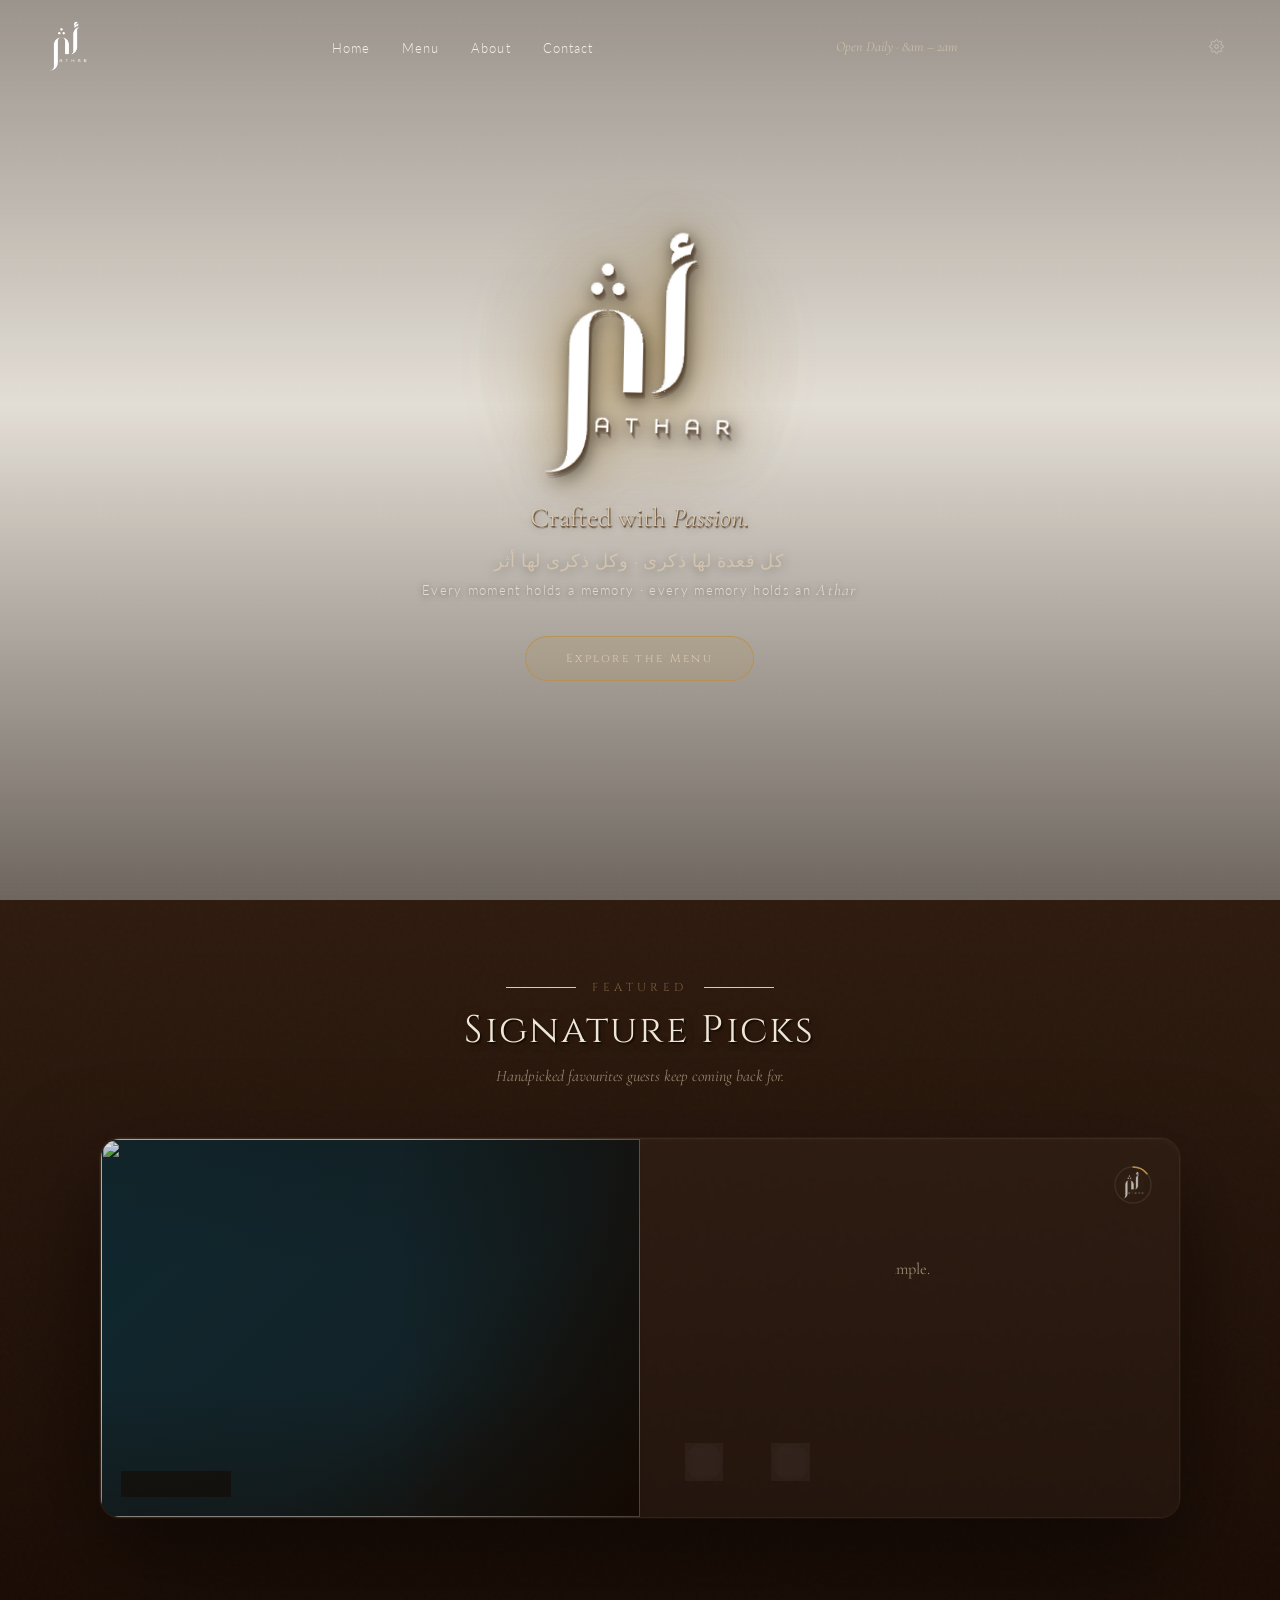
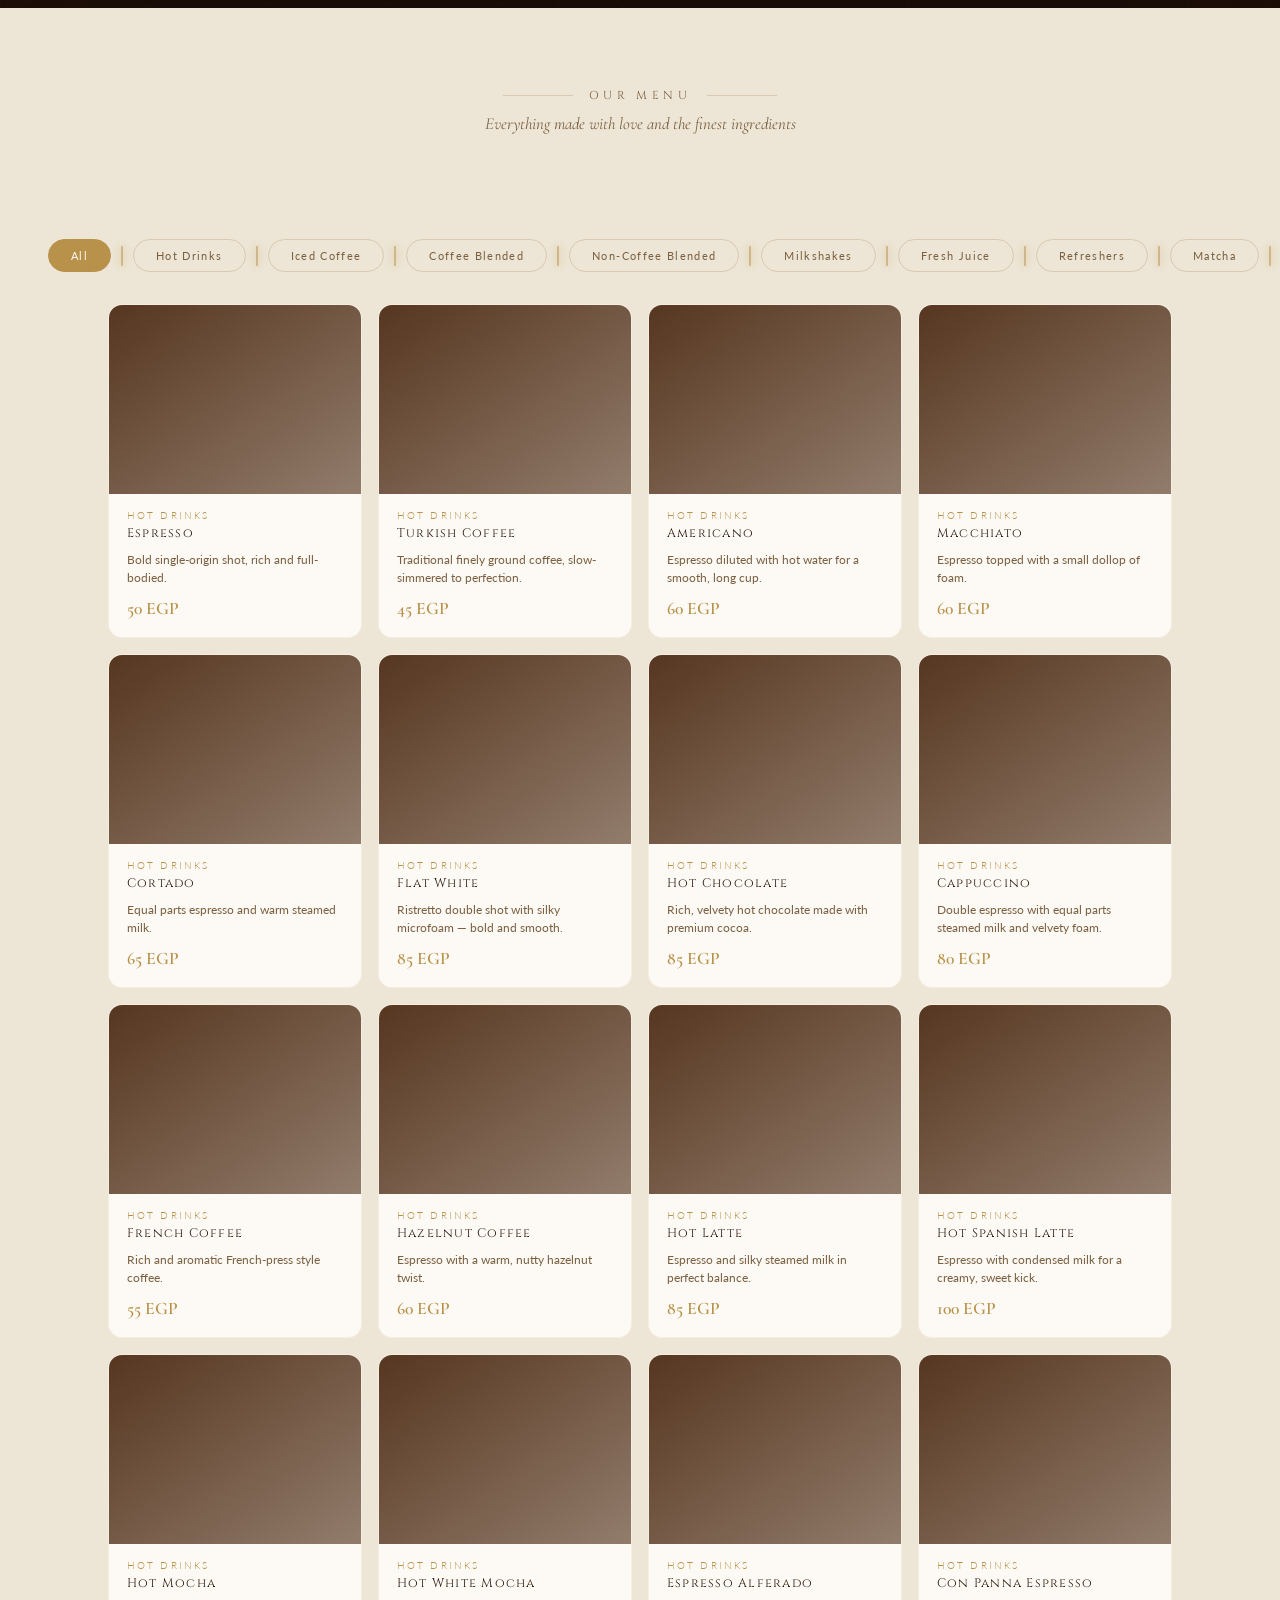
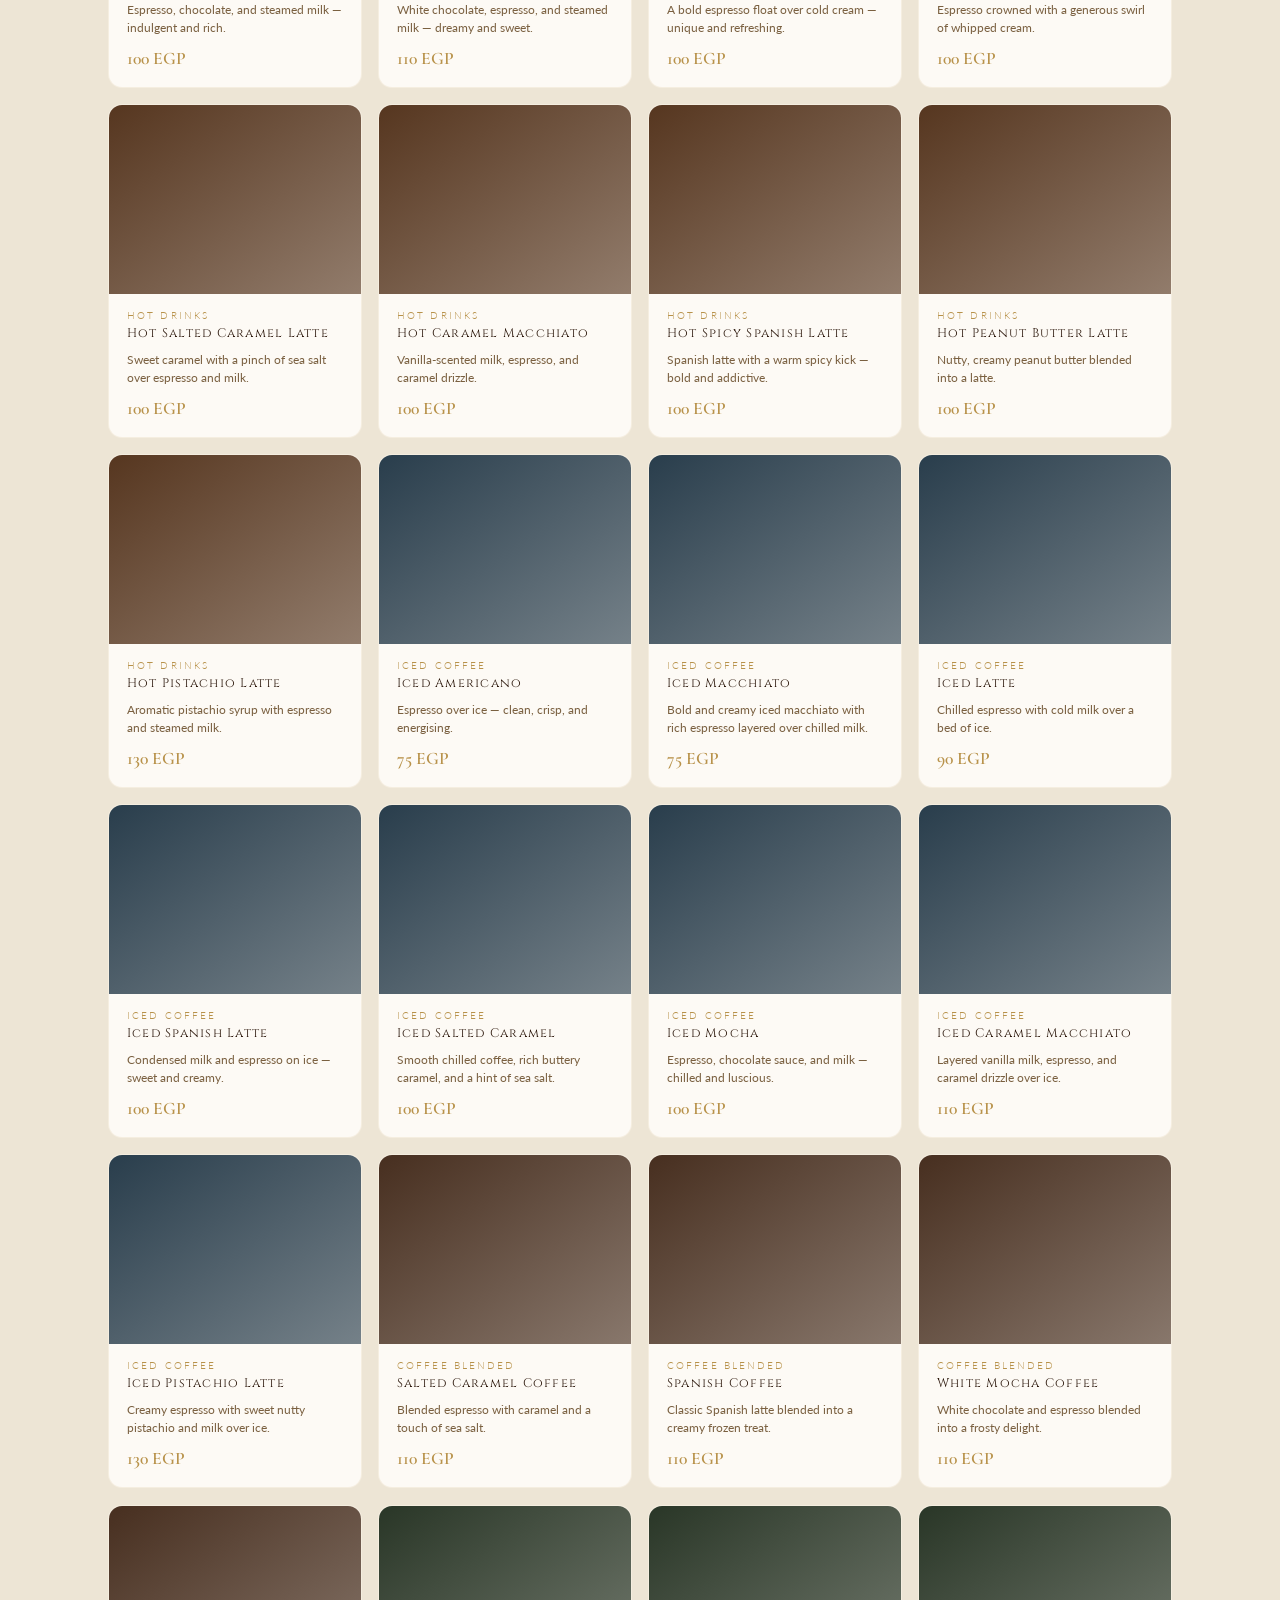
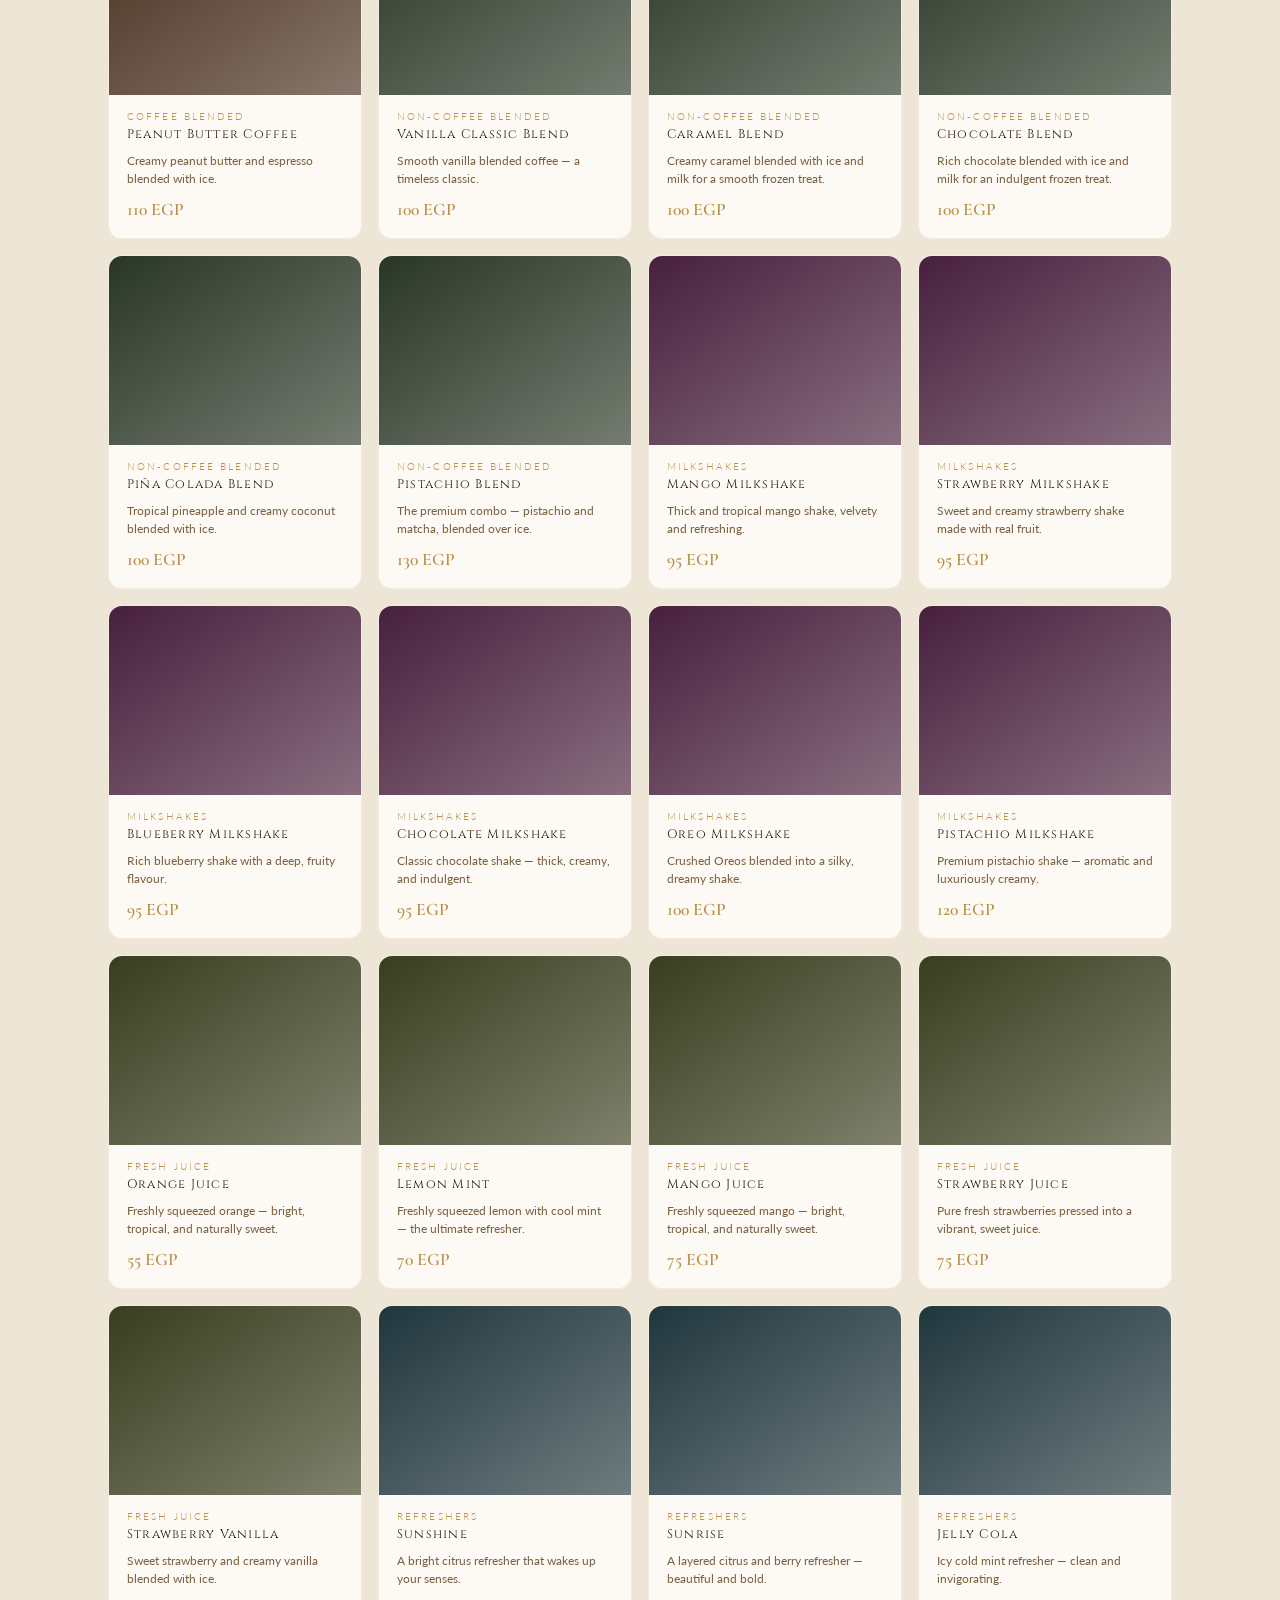
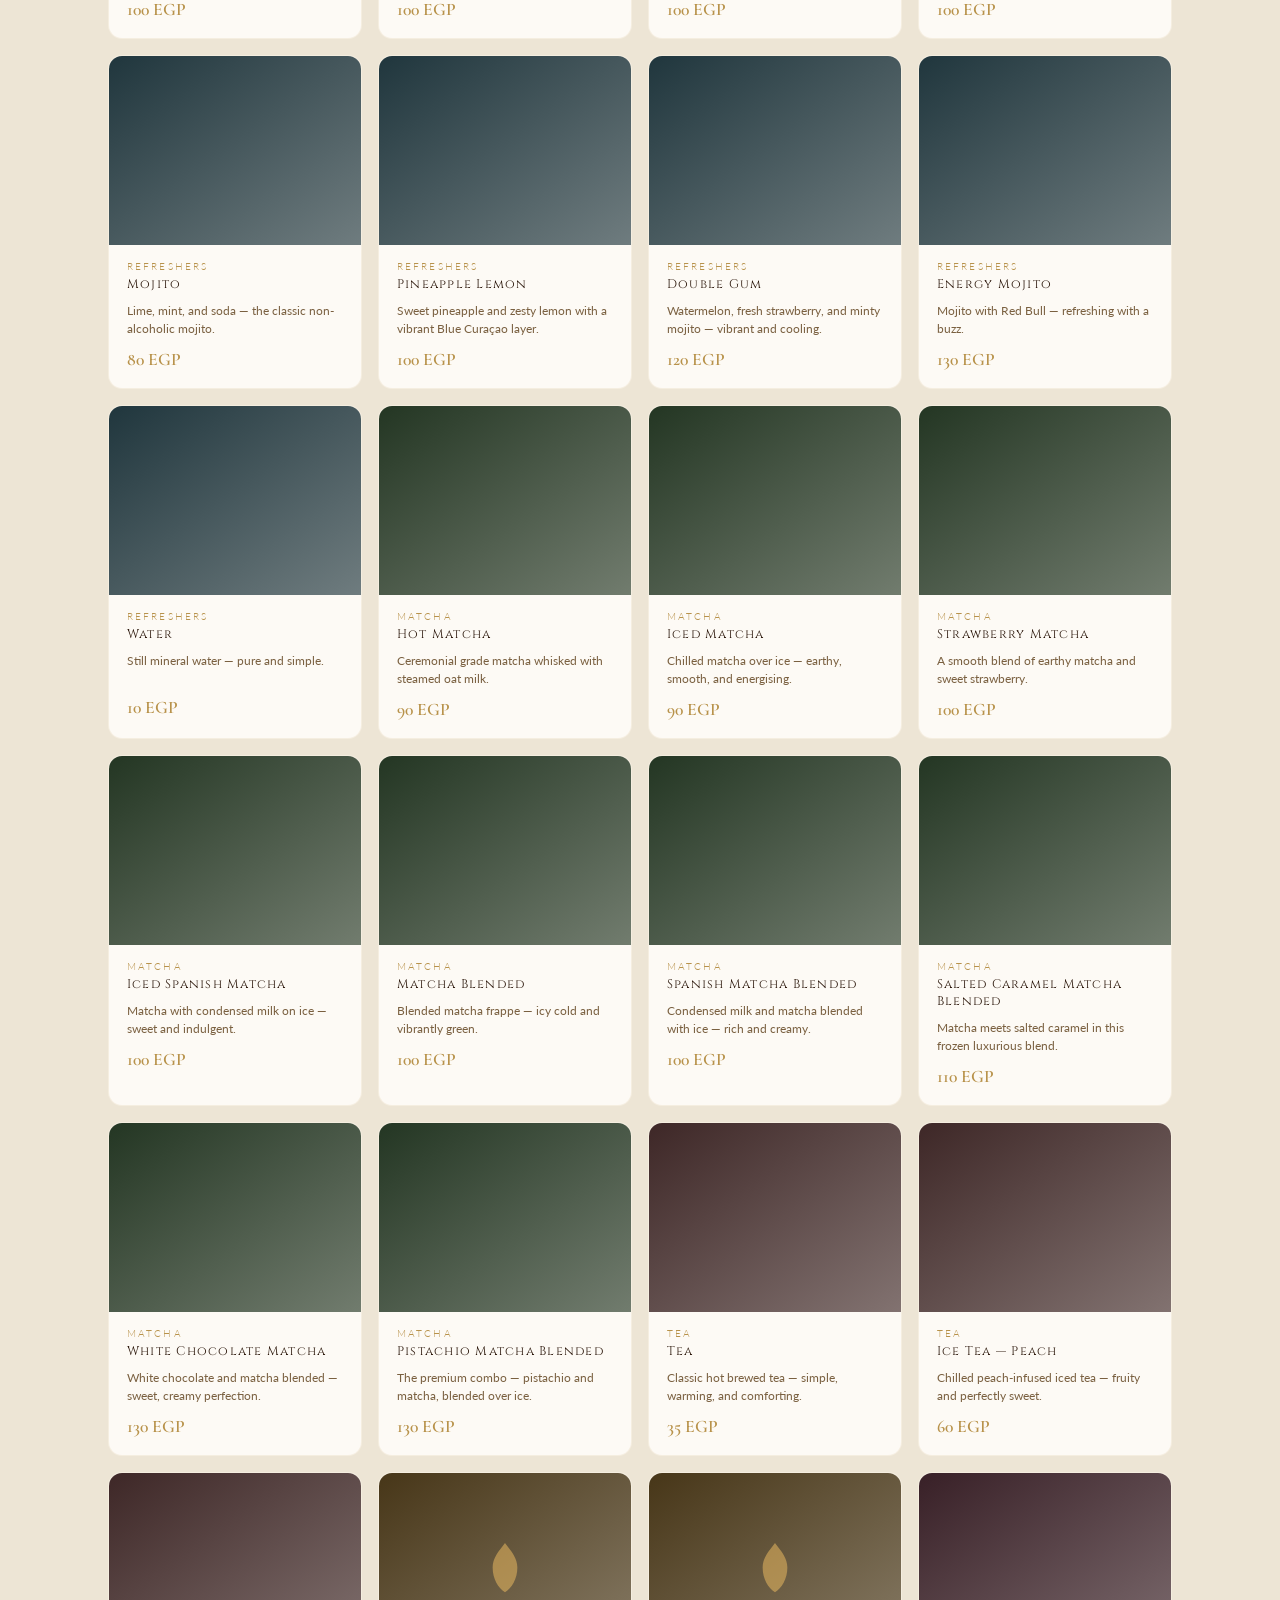
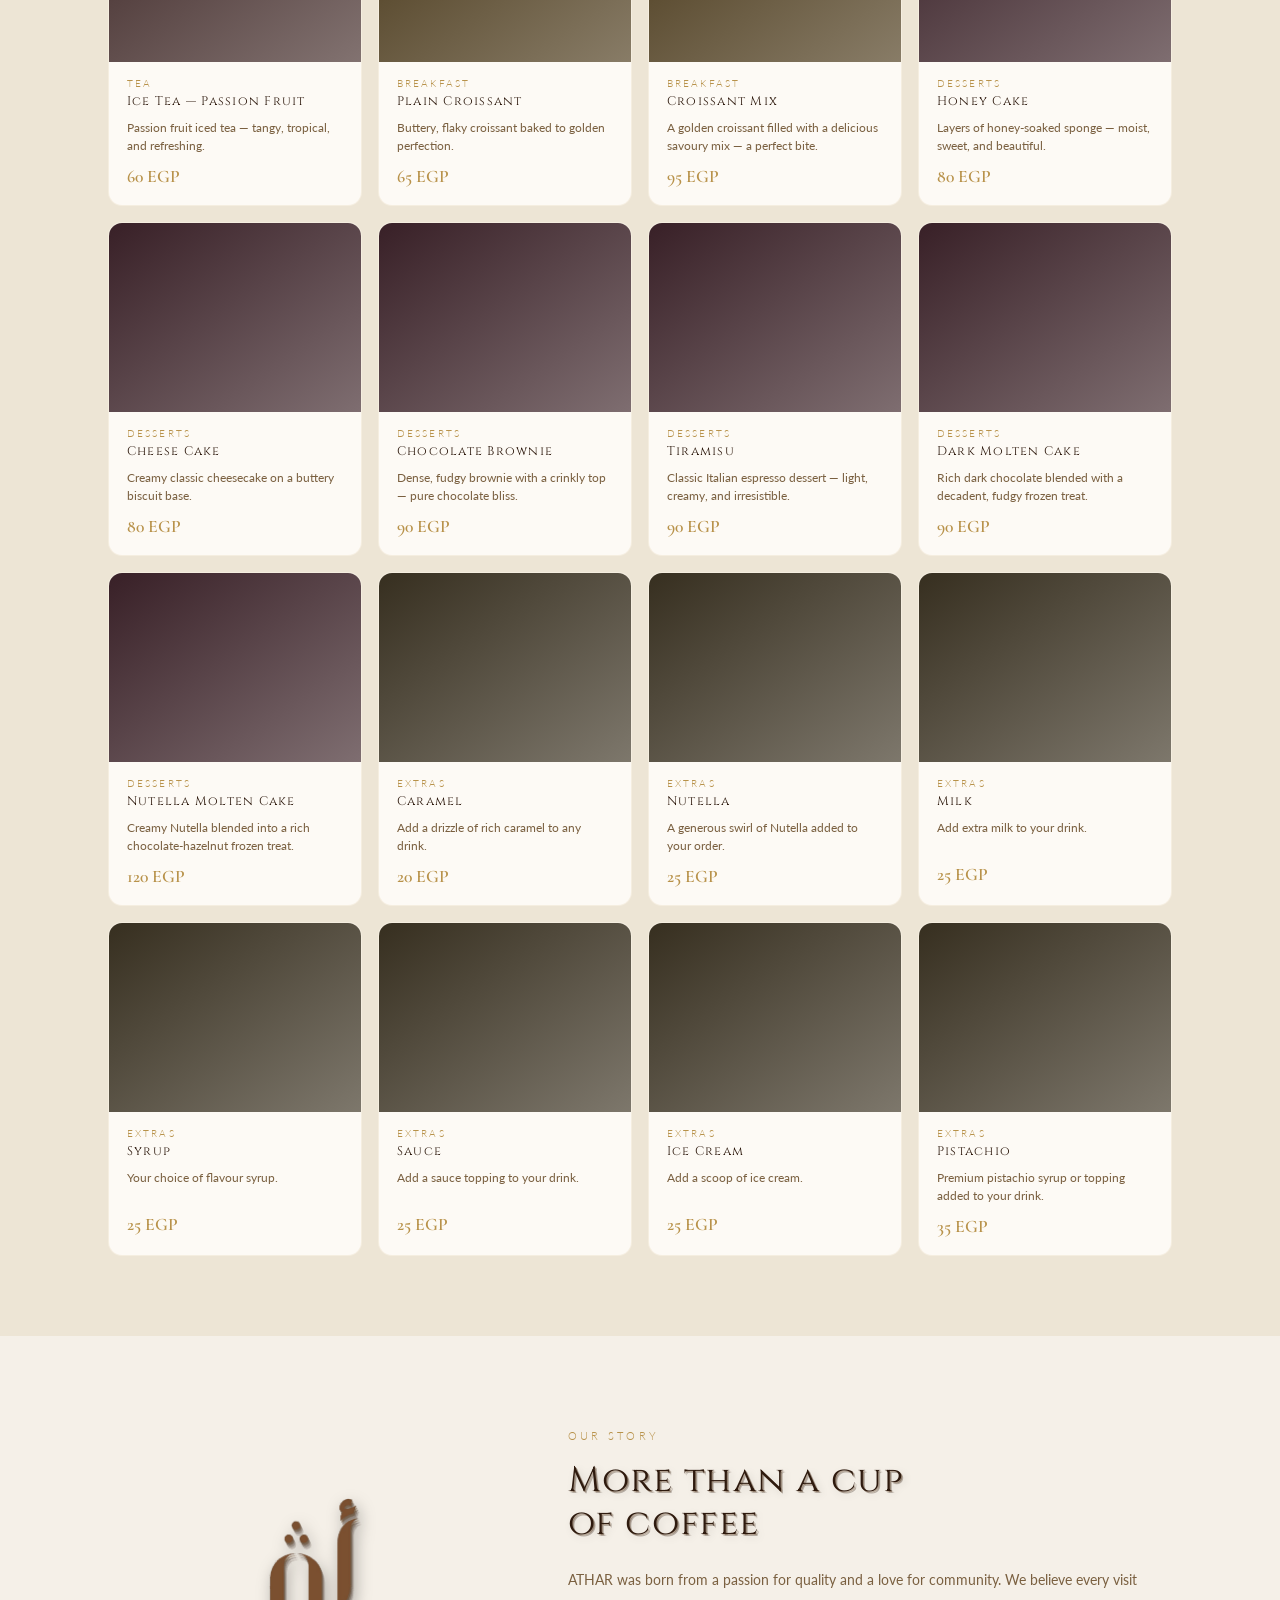
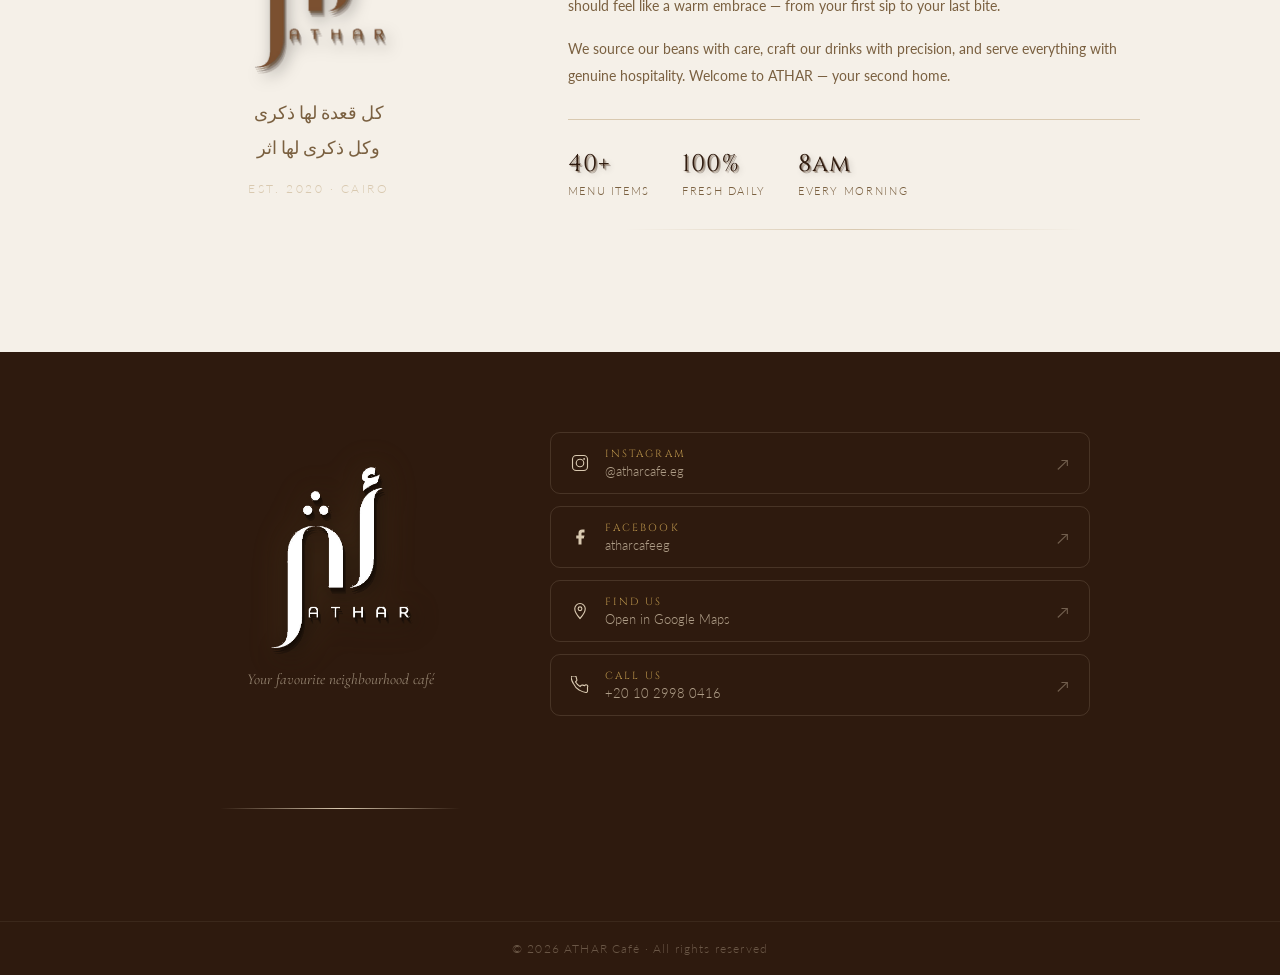
==== commit c8907892: "Add files via upload" ====
--- a/index.html
+++ b/index.html
@@ -4,1124 +4,348 @@
 <head>
   <meta charset="UTF-8" />
   <meta name="viewport" content="width=device-width, initial-scale=1.0" />
-  <title>ATHAR — Café Menu</title>
-  <link rel="stylesheet" href="style.css" />
-  <link rel="preconnect" href="https://fonts.googleapis.com" />
-  <link rel="preconnect" href="https://fonts.gstatic.com" crossorigin />
+  <title>ATHAR Café — Menu</title>
+  <link rel="preconnect" href="https://fonts.googleapis.com">
+  <link rel="preconnect" href="https://fonts.gstatic.com" crossorigin>
   <link
-    href="https://fonts.googleapis.com/css2?family=Noto+Naskh+Arabic:wght@400;600;700&family=Cormorant+Garamond:ital,wght@0,300;0,400;1,300;1,400&family=DM+Sans:wght@300;400;500&family=Reem+Kufi:wght@400..700&display=swap"
-    rel="stylesheet" />
+    href="https://fonts.googleapis.com/css2?family=Cormorant+Garamond:ital,wght@0,300;0,400;0,600;1,300;1,400&family=Cinzel:wght@400;500&family=Lato:wght@300;400&display=swap"
+    rel="stylesheet">
+  <link rel="stylesheet" href="style.css">
+  <link rel="stylesheet" href="featured-spotlight.css">
+  <link rel="stylesheet" href="style-3d.css">
 </head>
 
 <body>
 
-  <!-- NOISE OVERLAY -->
-  <div class="noise"></div>
-
-  <!-- HEADER -->
-  <header class="header">
-    <div class="header-inner">
-      <div class="logo">
-        <img src="athar-logo-brown.png" alt="ATHAR" class="logo-img" />
-        <div class="logo-sub-text">Café Menu</div>
-      </div>
-      <nav class="nav">
-        <a href="#menu">Menu</a>
-        <a href="#about">About</a>
-        <a href="#contact">Contact</a>
-      </nav>
-    </div>
-  </header>
+  <!-- NAV -->
+  <nav id="navbar">
+    <a href="#hero" class="nav-logo">
+      <img src="athar-logo-brown-t.png" alt="ATHAR" class="nav-logo-img">
+    </a>
+    <button class="nav-toggle" id="navToggle" aria-label="Toggle menu" aria-expanded="false">☰</button>
+    <ul class="nav-links">
+      <li><a href="#hero">Home</a></li>
+      <li><a href="#menu">Menu</a></li>
+      <li><a href="#about">About</a></li>
+      <li><a href="#contact">Contact</a></li>
+    </ul>
+    <span class="nav-hours">Open Daily · 8am – 2am</span>
+    <button class="nav-admin-link" id="adminGearBtn" title="Admin" aria-label="Admin" style="background:none;border:none;padding:0;cursor:pointer;">
+      <svg width="15" height="15" viewBox="0 0 24 24" fill="none" stroke="currentColor" stroke-width="1.5">
+        <circle cx="12" cy="12" r="3"/>
+        <path d="M19.4 15a1.65 1.65 0 0 0 .33 1.82l.06.06a2 2 0 0 1-2.83 2.83l-.06-.06a1.65 1.65 0 0 0-1.82-.33 1.65 1.65 0 0 0-1 1.51V21a2 2 0 0 1-4 0v-.09A1.65 1.65 0 0 0 9 19.4a1.65 1.65 0 0 0-1.82.33l-.06.06a2 2 0 0 1-2.83-2.83l.06-.06A1.65 1.65 0 0 0 4.68 15a1.65 1.65 0 0 0-1.51-1H3a2 2 0 0 1 0-4h.09A1.65 1.65 0 0 0 4.6 9a1.65 1.65 0 0 0-.33-1.82l-.06-.06a2 2 0 0 1 2.83-2.83l.06.06A1.65 1.65 0 0 0 9 4.68a1.65 1.65 0 0 0 1-1.51V3a2 2 0 0 1 4 0v.09a1.65 1.65 0 0 0 1 1.51 1.65 1.65 0 0 0 1.82-.33l.06-.06a2 2 0 0 1 2.83 2.83l-.06.06A1.65 1.65 0 0 0 19.4 9a1.65 1.65 0 0 0 1.51 1H21a2 2 0 0 1 0 4h-.09a1.65 1.65 0 0 0-1.51 1z"/>
+      </svg>
+    </button>
+  </nav>
+
+  <!-- ADMIN PASSWORD MODAL -->
+  <div id="adminModal" style="
+    display:none; position:fixed; inset:0; z-index:9999;
+    background:rgba(10,5,2,0.75); backdrop-filter:blur(6px);
+    align-items:center; justify-content:center;
+  ">
+    <div style="
+      background:linear-gradient(160deg,#2a1508,#1a0c05);
+      border:1px solid rgba(184,146,74,0.2);
+      border-radius:18px;
+      padding:40px 36px 32px;
+      width:320px;
+      box-shadow:0 40px 80px rgba(0,0,0,0.6), 0 0 0 1px rgba(184,146,74,0.08);
+      text-align:center;
+      position:relative;
+    ">
+      <!-- Logo -->
+      <img src="athar-logo-light-t.png" alt="ATHAR" style="width:52px;margin-bottom:20px;opacity:0.85;filter:drop-shadow(0 0 10px rgba(184,146,74,0.3));">
+      <!-- Title -->
+      <p style="font-family:'Cinzel',serif;font-size:0.62rem;letter-spacing:0.28em;color:rgba(217,201,176,0.5);text-transform:uppercase;margin-bottom:6px;">Admin Access</p>
+      <h3 style="font-family:'Cinzel',serif;font-size:1.1rem;font-weight:400;color:#d9c9b0;margin-bottom:24px;letter-spacing:0.06em;">Enter Password</h3>
+      <!-- Input -->
+      <div style="position:relative;margin-bottom:8px;">
+        <input id="adminPasswordInput" type="password" placeholder="Password" autocomplete="current-password" style="
+          width:100%; box-sizing:border-box;
+          padding:12px 16px;
+          background:rgba(255,255,255,0.05);
+          border:1px solid rgba(217,201,176,0.15);
+          border-radius:10px;
+          color:#d9c9b0;
+          font-family:'Lato',sans-serif;
+          font-size:0.92rem;
+          letter-spacing:0.08em;
+          outline:none;
+          transition:border-color 0.2s;
+        ">
+      </div>
+      <!-- Error msg -->
+      <p id="adminError" style="
+        font-family:'Lato',sans-serif;font-size:0.75rem;
+        color:#c0624a;letter-spacing:0.04em;
+        min-height:18px;margin-bottom:16px;
+        opacity:0;transition:opacity 0.2s;
+      ">Incorrect password. Try again.</p>
+      <!-- Buttons -->
+      <button id="adminSubmitBtn" style="
+        width:100%;padding:12px;
+        background:linear-gradient(135deg,#b8924a,#8a6a2e);
+        border:none;border-radius:10px;
+        font-family:'Cinzel',serif;font-size:0.7rem;letter-spacing:0.22em;
+        color:#fff;cursor:pointer;
+        box-shadow:0 4px 16px rgba(184,146,74,0.25);
+        transition:opacity 0.2s,transform 0.2s;
+        margin-bottom:10px;
+      ">Enter</button>
+      <button id="adminCancelBtn" style="
+        width:100%;padding:10px;
+        background:transparent;
+        border:1px solid rgba(217,201,176,0.1);border-radius:10px;
+        font-family:'Lato',sans-serif;font-size:0.78rem;letter-spacing:0.06em;
+        color:rgba(217,201,176,0.4);cursor:pointer;
+        transition:border-color 0.2s,color 0.2s;
+      ">Cancel</button>
+    </div>
+  </div>
+
+  <script>
+    (function () {
+      const ADMIN_PASSWORD = 'athar2026';
+
+      const gearBtn    = document.getElementById('adminGearBtn');
+      const modal      = document.getElementById('adminModal');
+      const input      = document.getElementById('adminPasswordInput');
+      const submitBtn  = document.getElementById('adminSubmitBtn');
+      const cancelBtn  = document.getElementById('adminCancelBtn');
+      const errorMsg   = document.getElementById('adminError');
+
+      function openModal() {
+        modal.style.display = 'flex';
+        input.value = '';
+        errorMsg.style.opacity = '0';
+        setTimeout(() => input.focus(), 80);
+      }
+
+      function closeModal() {
+        modal.style.display = 'none';
+        input.value = '';
+        errorMsg.style.opacity = '0';
+      }
+
+      function tryEnter() {
+        if (input.value === ADMIN_PASSWORD) {
+          closeModal();
+          window.open('admin.html', '_blank');
+        } else {
+          errorMsg.style.opacity = '1';
+          input.value = '';
+          input.style.borderColor = 'rgba(192,98,74,0.6)';
+          setTimeout(() => { input.style.borderColor = 'rgba(217,201,176,0.15)'; }, 1200);
+          input.focus();
+        }
+      }
+
+      gearBtn.addEventListener('click', openModal);
+      cancelBtn.addEventListener('click', closeModal);
+      submitBtn.addEventListener('click', tryEnter);
+      input.addEventListener('keydown', (e) => { if (e.key === 'Enter') tryEnter(); });
+
+      // Close on backdrop click
+      modal.addEventListener('click', (e) => { if (e.target === modal) closeModal(); });
+
+      // Hover styles for submit
+      submitBtn.addEventListener('mouseenter', () => { submitBtn.style.opacity = '0.88'; submitBtn.style.transform = 'translateY(-1px)'; });
+      submitBtn.addEventListener('mouseleave', () => { submitBtn.style.opacity = '1';    submitBtn.style.transform = ''; });
+      cancelBtn.addEventListener('mouseenter', () => { cancelBtn.style.borderColor = 'rgba(217,201,176,0.25)'; cancelBtn.style.color = 'rgba(217,201,176,0.65)'; });
+      cancelBtn.addEventListener('mouseleave', () => { cancelBtn.style.borderColor = 'rgba(217,201,176,0.1)';  cancelBtn.style.color = 'rgba(217,201,176,0.4)'; });
+    })();
+  </script>
+  <div class="mobile-menu" id="mobileMenu">
+    <a href="#hero">Home</a>
+    <a href="#menu">Menu</a>
+    <a href="#about">About</a>
+    <a href="#contact">Contact</a>
+  </div>
 
   <!-- HERO -->
-  <section class="hero">
-    <div class="hero-text">
-      <p class="hero-eyebrow">Open Daily · 8am – 2am</p>
-      <h1 class="hero-title">Crafted with<br /><em>Passion.</em></h1>
-      <div class="arabic-wrap">
-        <span class="arabic-line">كل قعدة لها ذكرى</span>
-        <span class="arabic-line">وكل ذكرى لها <img src="athar-logo-brown.png" alt="أثر" class="inline-logo" /></span>
-      </div>
-      <div class="hero-divider"><span class="hero-dot"></span><span class="hero-line"></span><span
-          class="hero-dot"></span></div>
-      <p class="hero-transl">Every moment holds a memory · every memory holds an <em>Athar</em></p>
-      <a href="#menu" class="btn-primary">Explore the Menu</a>
-    </div>
-    <div class="hero-deco">
-      <!-- Faint logo watermark -->
-      <img src="athar-logo-brown.png" alt="" class="hero-backdrop" />
-      <!-- Concentric rings -->
-      <div class="rings-wrap">
-        <div class="ring rg1"></div>
-        <div class="ring rg2"></div>
-        <div class="ring rg3"></div>
-        <div class="ring rg4"></div>
-        <div class="ring rg5"></div>
-        <!-- Scattered dots -->
-        <div class="rdot" style="top:-178px;left:62px;width:9px;height:9px;opacity:.5;"></div>
-        <div class="rdot" style="top:-90px;left:-142px;width:6px;height:6px;opacity:.4;"></div>
-        <div class="rdot" style="top:58px;left:150px;width:5px;height:5px;opacity:.42;"></div>
-        <div class="rdot" style="top:105px;left:-78px;width:7px;height:7px;opacity:.32;"></div>
-        <div class="rdot" style="top:-255px;left:-38px;width:4px;height:4px;opacity:.28;"></div>
-        <!-- Center logo -->
-        <div class="ring-center">
-          <img src="athar-logo-black.png" alt="ATHAR" class="ring-logo" />
-        </div>
-      </div>
-      <!-- Cup + steam -->
-      <div class="cup-wrap">
-        <svg class="steam-svg" width="175" height="80" viewBox="0 0 175 80">
-          <g class="ws ws1">
-            <path d="M58 76 C50 58 62 44 52 28 C42 12 54 0 46 -16" fill="none" stroke="#a07858" stroke-width="2"
-              stroke-linecap="round" opacity=".58" />
-          </g>
-          <g class="ws ws2">
-            <path d="M87 74 C77 55 91 41 81 23 C71 5 84 -7 76 -25" fill="none" stroke="#b08868" stroke-width="2.4"
-              stroke-linecap="round" opacity=".52" />
-            <path d="M87 74 C97 56 85 42 95 25 C105 8 93 -4 100 -22" fill="none" stroke="#a07858" stroke-width="1.4"
-              stroke-linecap="round" opacity=".26" />
-          </g>
-          <g class="ws ws3">
-            <path d="M118 76 C110 58 121 44 113 28 C105 12 116 0 109 -16" fill="none" stroke="#a07858"
-              stroke-width="1.8" stroke-linecap="round" opacity=".42" />
-          </g>
-        </svg>
-        <svg class="cup-svg" width="175" height="65" viewBox="0 0 175 65">
-          <ellipse cx="87" cy="60" rx="64" ry="6" fill="#d0c4b0" opacity=".4" />
-          <path d="M26 18 L148 18 L137 52 Q130 58 87 58 Q44 58 37 52 Z" fill="#f0ebe2" stroke="#c4b090"
-            stroke-width="1.2" opacity=".85" />
-          <path d="M148 24 Q166 24 166 36 Q166 48 148 48" fill="none" stroke="#c4b090" stroke-width="1.8"
-            stroke-linecap="round" opacity=".55" />
-          <line x1="26" y1="18" x2="148" y2="18" stroke="#c4b090" stroke-width="1.4" opacity=".45" />
-          <ellipse cx="87" cy="18" rx="61" ry="7" fill="#7a5030" opacity=".22" />
-        </svg>
-      </div>
-    </div>
-  </section>
-
-  <!-- FILTER TABS -->
-  <section class="menu-section" id="menu">
-    <div class="section-header">
-      <h2 class="section-title">Our Menu</h2>
-      <p class="section-sub">Everything made with love and the finest ingredients</p>
-    </div>
-    <div class="filter-tabs" id="filterTabs">
-  <button class="tab active" data-cat="all">All</button>
-  <button class="tab" data-cat="hot">Hot Drinks</button>
-  <button class="tab" data-cat="iced">Iced Coffee</button>
-  <button class="tab" data-cat="coffee-blended">Coffee Blended</button>
-  <button class="tab" data-cat="non-coffee-blended">Non-Coffee Blended</button>
-  <button class="tab" data-cat="milkshake">Milkshakes</button>
-  <button class="tab" data-cat="juice">Fresh Juice</button>
-  <button class="tab" data-cat="refresher">Refreshers</button>
-  <button class="tab" data-cat="matcha">Matcha</button>
-  <button class="tab" data-cat="tea">Tea</button>
-      <button class="tab" data-cat="breakfast">Breakfast</button>
-  <button class="tab" data-cat="dessert">Desserts</button>
-  <button class="tab" data-cat="extras">Extras</button>
-  
-</div>
-
-    <!-- MENU GRID -->
-    <div class="menu-grid" id="menuGrid">
-
-      <!-- HOT DRINKS -->
-      <div class="card" data-cat="hot">
-        <div class="card-body"><span class="card-tag">Hot Drinks</span>
-          <h3 class="card-title">Espresso</h3>
-          <p class="card-desc">Bold single-origin shot, rich and full-bodied.</p>
-          <div class="card-footer"><span class="price">50 EGP</span></div>
-        </div>
-      </div>
-      <div class="card" data-cat="hot">
-        <div class="card-body"><span class="card-tag">Hot Drinks</span>
-          <h3 class="card-title">Turkish Coffee</h3>
-          <p class="card-desc">Traditional finely ground coffee, slow-simmered to perfection.</p>
-          <div class="card-footer"><span class="price">45 EGP</span></div>
-        </div>
-      </div>
-      <div class="card" data-cat="hot">
-        <div class="card-body"><span class="card-tag">Hot Drinks</span>
-          <h3 class="card-title">Americano</h3>
-          <p class="card-desc">Espresso diluted with hot water for a smooth, long cup.</p>
-          <div class="card-footer"><span class="price">60 EGP</span></div>
-        </div>
-      </div>
-      <div class="card" data-cat="hot">
-        <div class="card-body"><span class="card-tag">Hot Drinks</span>
-          <h3 class="card-title">Macchiato</h3>
-          <p class="card-desc">Espresso topped with a small dollop of foam.</p>
-          <div class="card-footer"><span class="price">60 EGP</span></div>
-        </div>
-      </div>
-      <div class="card" data-cat="hot">
-        <div class="card-body"><span class="card-tag">Hot Drinks</span>
-          <h3 class="card-title">Cortado</h3>
-          <p class="card-desc">Equal parts espresso and warm steamed milk.</p>
-          <div class="card-footer"><span class="price">65 EGP</span></div>
-        </div>
-      </div>
-      <div class="card" data-cat="hot">
-        <div class="card-body"><span class="card-tag">Hot Drinks</span>
-          <h3 class="card-title">Flat White</h3>
-          <p class="card-desc">Ristretto double shot with silky microfoam — bold and smooth.</p>
-          <div class="card-footer"><span class="price">80 EGP</span></div>
-        </div>
-      </div>
-      <div class="card" data-cat="hot">
-        <div class="card-body"><span class="card-tag">Hot Drinks</span>
-          <h3 class="card-title">Hot Chocolate</h3>
-          <p class="card-desc">Rich, velvety hot chocolate made with premium cocoa.</p>
-          <div class="card-footer"><span class="price">85 EGP</span></div>
-        </div>
-      </div>
-      <div class="card" data-cat="hot">
-        <div class="card-body"><span class="card-tag">Hot Drinks</span>
-          <h3 class="card-title">Cappuccino</h3>
-          <p class="card-desc">Double espresso with equal parts steamed milk and velvety foam.</p>
-          <div class="card-footer"><span class="price">85 EGP</span></div>
-        </div>
-      </div>
-      <div class="card" data-cat="hot">
-        <div class="card-body"><span class="card-tag">Hot Drinks</span>
-          <h3 class="card-title">French Coffee</h3>
-          <p class="card-desc">Rich and aromatic French-press style coffee.</p>
-          <div class="card-footer"><span class="price">55 EGP</span></div>
-        </div>
-      </div>
-      <div class="card" data-cat="hot">
-        <div class="card-body"><span class="card-tag">Hot Drinks</span>
-          <h3 class="card-title">Hazelnut Coffee</h3>
-          <p class="card-desc">Espresso with a warm, nutty hazelnut twist.</p>
-          <div class="card-footer"><span class="price">60 EGP</span></div>
-        </div>
-      </div>
-      <div class="card" data-cat="hot">
-        <div class="card-body"><span class="card-tag">Hot Drinks</span>
-          <h3 class="card-title">Hot Latte</h3>
-          <p class="card-desc">Espresso and silky steamed milk in perfect balance.</p>
-          <div class="card-footer"><span class="price">85 EGP</span></div>
-        </div>
-      </div>
-      <div class="card" data-cat="hot">
-        <div class="card-body"><span class="card-tag">Hot Drinks</span>
-          <h3 class="card-title">Hot Spanish Latte</h3>
-          <p class="card-desc">Espresso with condensed milk for a creamy, sweet kick.</p>
-          <div class="card-footer"><span class="price">100 EGP</span></div>
-        </div>
-      </div>
-      <div class="card" data-cat="hot">
-        <div class="card-body"><span class="card-tag">Hot Drinks</span>
-          <h3 class="card-title">Hot Mocha</h3>
-          <p class="card-desc">Espresso, chocolate, and steamed milk — indulgent and rich.</p>
-          <div class="card-footer"><span class="price">100 EGP</span></div>
-        </div>
-      </div>
-      <div class="card" data-cat="hot">
-        <div class="card-body"><span class="card-tag">Hot Drinks</span>
-          <h3 class="card-title">Hot White Mocha</h3>
-          <p class="card-desc">White chocolate, espresso, and steamed milk — dreamy and sweet.</p>
-          <div class="card-footer"><span class="price">110 EGP</span></div>
-        </div>
-      </div>
-      <div class="card" data-cat="hot">
-        <div class="card-body"><span class="card-tag">Hot Drinks</span>
-          <h3 class="card-title">Espresso Alferado</h3>
-          <p class="card-desc">A bold espresso float over cold cream — unique and refreshing.</p>
-          <div class="card-footer"><span class="price">100 EGP</span></div>
-        </div>
-      </div>
-      <div class="card" data-cat="hot">
-        <div class="card-body"><span class="card-tag">Hot Drinks</span>
-          <h3 class="card-title">Con Panna Espresso</h3>
-          <p class="card-desc">Espresso crowned with a generous swirl of whipped cream.</p>
-          <div class="card-footer"><span class="price">100 EGP</span></div>
-        </div>
-      </div>
-      <div class="card" data-cat="hot">
-        <div class="card-body"><span class="card-tag">Hot Drinks</span>
-          <h3 class="card-title">Hot Salted Caramel Latte</h3>
-          <p class="card-desc">Sweet caramel with a pinch of sea salt over espresso and milk.</p>
-          <div class="card-footer"><span class="price">100 EGP</span></div>
-        </div>
-      </div>
-      <div class="card" data-cat="hot">
-        <div class="card-body"><span class="card-tag">Hot Drinks</span>
-          <h3 class="card-title">Hot Caramel Macchiato</h3>
-          <p class="card-desc">Vanilla-scented milk, espresso, and caramel drizzle.</p>
-          <div class="card-footer"><span class="price">100 EGP</span></div>
-        </div>
-      </div>
-      <div class="card" data-cat="hot">
-        <div class="card-body"><span class="card-tag">Hot Drinks</span>
-          <h3 class="card-title">Hot Spicy Spanish Latte</h3>
-          <p class="card-desc">Spanish latte with a warm spicy kick — bold and addictive.</p>
-          <div class="card-footer"><span class="price">100 EGP</span></div>
-        </div>
-      </div>
-      <div class="card" data-cat="hot">
-        <div class="card-body"><span class="card-tag">Hot Drinks</span>
-          <h3 class="card-title">Hot Peanut Butter Latte</h3>
-          <p class="card-desc">Nutty, creamy peanut butter blended into a latte.</p>
-          <div class="card-footer"><span class="price">100 EGP</span></div>
-        </div>
-      </div>
-      <div class="card" data-cat="hot">
-        <div class="card-body"><span class="card-tag">Hot Drinks</span>
-          <h3 class="card-title">Hot Pistachio Latte</h3>
-          <p class="card-desc">Aromatic pistachio syrup with espresso and steamed milk.</p>
-          <div class="card-footer"><span class="price">130 EGP</span></div>
-        </div>
-      </div>
-
-      <!-- ICED COFFEE -->
-      <div class="card" data-cat="iced">
-        <div class="card-body"><span class="card-tag">Iced Coffee</span>
-          <h3 class="card-title">Iced Americano</h3>
-          <p class="card-desc">Espresso over ice — clean, crisp, and energising.</p>
-          <div class="card-footer"><span class="price">75 EGP</span></div>
-        </div>
-      </div>
-       <div class="card" data-cat="iced">
-        <div class="card-body"><span class="card-tag">Iced Coffee</span>
-          <h3 class="card-title">Iced Macchiato</h3>
-          <p class="card-desc">A bold and creamy iced macchiato with rich espresso layered over chilled milk for a smooth, refreshing kick.</p>
-          <div class="card-footer"><span class="price">75 EGP</span></div>
-        </div>
-      </div>
-      <div class="card" data-cat="iced">
-        <div class="card-body"><span class="card-tag">Iced Coffee</span>
-          <h3 class="card-title">Iced Latte</h3>
-          <p class="card-desc">Chilled espresso with cold milk over a bed of ice.</p>
-          <div class="card-footer"><span class="price">90 EGP</span></div>
-        </div>
-      </div>
-      <div class="card" data-cat="iced">
-        <div class="card-body"><span class="card-tag">Iced Coffee</span>
-          <h3 class="card-title">Iced Spanish Latte</h3>
-          <p class="card-desc">Condensed milk and espresso on ice — sweet and creamy.</p>
-          <div class="card-footer"><span class="price">100 EGP</span></div>
-        </div>
-      </div>
-      <div class="card" data-cat="iced">
-        <div class="card-body"><span class="card-tag">Iced Coffee</span>
-          <h3 class="card-title">Iced Salted Caramel</h3>
-          <p class="card-desc">Blend of smooth chilled coffee, rich buttery caramel, and a hint of sea salt for the
-            perfect sweet-savory sip.</p>
-          <div class="card-footer"><span class="price">100 EGP</span></div>
-        </div>
-      </div>
-      <div class="card" data-cat="iced">
-        <div class="card-body"><span class="card-tag">Iced Coffee</span>
-          <h3 class="card-title">Iced Mocha</h3>
-          <p class="card-desc">Espresso, chocolate sauce, and milk — chilled and luscious.</p>
-          <div class="card-footer"><span class="price">100 EGP</span></div>
-        </div>
-      </div>
-      <div class="card" data-cat="iced">
-        <div class="card-body"><span class="card-tag">Iced Coffee</span>
-          <h3 class="card-title">Iced Caramel Macchiato</h3>
-          <p class="card-desc">Layered vanilla milk, espresso, and caramel drizzle over ice.</p>
-          <div class="card-footer"><span class="price">110 EGP</span></div>
-        </div>
-      </div>
-      <div class="card" data-cat="iced">
-        <div class="card-body"><span class="card-tag">Iced Coffee</span>
-          <h3 class="card-title">Iced Pistachio Latte</h3>
-          <p class="card-desc">Creamy espresso with sweet nutty pistachio and milk over ice.</p>
-          <div class="card-footer"><span class="price">130 EGP</span></div>
-        </div>
-      </div>
-
-      <!-- COFFEE BLENDED -->
-      <div class="card" data-cat="coffee-blended">
-        <div class="card-body"><span class="card-tag">Coffee Blended</span>
-          <h3 class="card-title">Salted Caramel Coffee</h3>
-          <p class="card-desc">Blended espresso with caramel and a touch of sea salt.</p>
-          <div class="card-footer"><span class="price">110 EGP</span></div>
-        </div>
-      </div>
-      <div class="card" data-cat="coffee-blended">
-        <div class="card-body"><span class="card-tag">Coffee Blended</span>
-          <h3 class="card-title">Spanish Coffee</h3>
-          <p class="card-desc">Classic Spanish latte blended into a creamy frozen treat.</p>
-          <div class="card-footer"><span class="price">110 EGP</span></div>
-        </div>
-      </div>
-      <div class="card" data-cat="coffee-blended">
-        <div class="card-body"><span class="card-tag">Coffee Blended</span>
-          <h3 class="card-title">Spicy Spanish Coffee</h3>
-          <p class="card-desc">A spicy twist on the Spanish latte — blended and bold.</p>
-          <div class="card-footer"><span class="price">110 EGP</span></div>
-        </div>
-      </div>
-      <div class="card" data-cat="coffee-blended">
-        <div class="card-body"><span class="card-tag">Coffee Blended</span>
-          <h3 class="card-title">White Mocha Coffee</h3>
-          <p class="card-desc">White chocolate and espresso blended into a frosty delight.</p>
-          <div class="card-footer"><span class="price">110 EGP</span></div>
-        </div>
-      </div>
-      <div class="card" data-cat="coffee-blended">
-        <div class="card-body"><span class="card-tag">Coffee Blended</span>
-          <h3 class="card-title">Peanut Butter Coffee</h3>
-          <p class="card-desc">Creamy peanut butter and espresso blended with ice.</p>
-          <div class="card-footer"><span class="price">110 EGP</span></div>
-        </div>
-      </div>
-
-      <!-- NON-COFFEE BLENDED -->
-      <div class="card" data-cat="non-coffee-blended">
-        <div class="card-body"><span class="card-tag">Non-Coffee Blended</span>
-          <h3 class="card-title">Vanilla Classic Blend</h3>
-          <p class="card-desc">Smooth vanilla blended coffee — a timeless classic.</p>
-          <div class="card-footer"><span class="price">100 EGP</span></div>
-        </div>
-      </div>
-      <div class="card" data-cat="non-coffee-blended">
-        <div class="card-body"><span class="card-tag">Non-Coffee Blended</span>
-          <h3 class="card-title">Caramel Blend</h3>
-          <p class="card-desc">Creamy caramel blended with ice, espresso & milk for a smooth, nutty frozen treat.</p>
-          <div class="card-footer"><span class="price">100 EGP</span></div>
-        </div>
-      </div>
-      <div class="card" data-cat="non-coffee-blended">
-        <div class="card-body"><span class="card-tag">Non-Coffee Blended</span>
-          <h3 class="card-title">Chocolate Blend</h3>
-          <p class="card-desc">Rich chocolate blended with ice, espresso & milk for a creamy, indulgent frozen treat.</p>
-          <div class="card-footer"><span class="price">100 EGP</span></div>
-        </div>
-      </div>
-      <div class="card" data-cat="non-coffee-blended">
-        <div class="card-body"><span class="card-tag">Non-Coffee Blended</span>
-          <h3 class="card-title">Piña Colada Blend</h3>
-          <p class="card-desc">Tropical pineapple and creamy coconut blended with ice for a refreshing frozen treat.</p>
-          <div class="card-footer"><span class="price">100 EGP</span></div>
-        </div>
-      </div>
-      <div class="card" data-cat="non-coffee-blended">
-        <div class="card-body"><span class="card-tag">Non-Coffee Blended</span>
-          <h3 class="card-title">Pistachio Blend</h3>
-          <p class="card-desc">The premium combo — pistachio and matcha, blended over ice.</p>
-          <div class="card-footer"><span class="price">130 EGP</span></div>
-        </div>
-      </div>
-
-      <!-- MILKSHAKES -->
-      <div class="card" data-cat="milkshake">
-        <div class="card-body"><span class="card-tag">Milkshakes</span>
-          <h3 class="card-title">Mango Milkshake</h3>
-          <p class="card-desc">Thick and tropical mango shake, velvety and refreshing.</p>
-          <div class="card-footer"><span class="price">95 EGP</span></div>
-        </div>
-      </div>
-      <div class="card" data-cat="milkshake">
-        <div class="card-body"><span class="card-tag">Milkshakes</span>
-          <h3 class="card-title">Strawberry Milkshake</h3>
-          <p class="card-desc">Sweet and creamy strawberry shake made with real fruit.</p>
-          <div class="card-footer"><span class="price">95 EGP</span></div>
-        </div>
-      </div>
-      <div class="card" data-cat="milkshake">
-        <div class="card-body"><span class="card-tag">Milkshakes</span>
-          <h3 class="card-title">Blueberry Milkshake</h3>
-          <p class="card-desc">Rich blueberry shake with a deep, fruity flavour.</p>
-          <div class="card-footer"><span class="price">95 EGP</span></div>
-        </div>
-      </div>
-      <div class="card" data-cat="milkshake">
-        <div class="card-body"><span class="card-tag">Milkshakes</span>
-          <h3 class="card-title">Chocolate Milkshake</h3>
-          <p class="card-desc">Classic chocolate shake — thick, creamy, and indulgent.</p>
-          <div class="card-footer"><span class="price">95 EGP</span></div>
-        </div>
-      </div>
-      <div class="card" data-cat="milkshake">
-        <div class="card-body"><span class="card-tag">Milkshakes</span>
-          <h3 class="card-title">Oreo Milkshake</h3>
-          <p class="card-desc">Crushed Oreos blended into a silky, dreamy shake.</p>
-          <div class="card-footer"><span class="price">100 EGP</span></div>
-        </div>
-      </div>
-      <div class="card" data-cat="milkshake">
-        <div class="card-body"><span class="card-tag">Milkshakes</span>
-          <h3 class="card-title">Pistachio Milkshake</h3>
-          <p class="card-desc">Premium pistachio shake — aromatic and luxuriously creamy.</p>
-          <div class="card-footer"><span class="price">120 EGP</span></div>
-        </div>
-      </div>
-      <div class="card" data-cat="milkshake">
-        <div class="card-body"><span class="card-tag">Milkshakes</span>
-          <h3 class="card-title">ATHAR Premium Shake</h3>
-          <p class="card-desc">Our signature premium blend — a café secret worth trying.</p>
-          <div class="card-footer"><span class="price">120 EGP</span></div>
-        </div>
-      </div>
-
-      <!-- FRESH JUICE -->
-      <div class="card" data-cat="juice">
-        <div class="card-body"><span class="card-tag">Fresh Juice</span>
-          <h3 class="card-title">Orange Juice</h3>
-          <p class="card-desc">Freshly squeezed orange — bright, tropical, and naturally sweet.</p>
-          <div class="card-footer"><span class="price">55 EGP</span></div>
-        </div>
-      </div>
-      <div class="card" data-cat="juice">
-        <div class="card-body"><span class="card-tag">Fresh Juice</span>
-          <h3 class="card-title">Guava Juice</h3>
-          <p class="card-desc">A sweet and tropical guava juice bursting with refreshing flavor and natural fruity goodness.</p>
-          <div class="card-footer"><span class="price">65 EGP</span></div>
-        </div>
-      </div>
-      <div class="card" data-cat="juice">
-        <div class="card-body"><span class="card-tag">Fresh Juice</span>
-          <h3 class="card-title">Lemon Mint</h3>
-          <p class="card-desc">Freshly squeezed lemon with cool mint — the ultimate refresher.</p>
-          <div class="card-footer"><span class="price">70 EGP</span></div>
-        </div>
-      </div>
-      <div class="card" data-cat="juice">
-        <div class="card-body"><span class="card-tag">Fresh Juice</span>
-          <h3 class="card-title">Mango Juice</h3>
-          <p class="card-desc">Freshly squeezed mango — bright, tropical, and naturally sweet.</p>
-          <div class="card-footer"><span class="price">75 EGP</span></div>
-        </div>
-      </div>
-      <div class="card" data-cat="juice">
-        <div class="card-body"><span class="card-tag">Fresh Juice</span>
-          <h3 class="card-title">Strawberry Juice</h3>
-          <p class="card-desc">Pure fresh strawberries pressed into a vibrant, sweet juice.</p>
-          <div class="card-footer"><span class="price">75 EGP</span></div>
-        </div>
-      </div>
-      <div class="card" data-cat="juice">
-        <div class="card-body"><span class="card-tag">Fresh Juice</span>
-          <h3 class="card-title">Strawberry Vanilla</h3>
-          <p class="card-desc">Sweet strawberry and creamy vanilla blended with ice for a fruity, refreshing frozen treat.</p>
-          <div class="card-footer"><span class="price">100 EGP</span></div>
-        </div>
-      </div>
-
-      <!-- REFRESHERS -->
-      <div class="card" data-cat="refresher">
-        <div class="card-body"><span class="card-tag">Refreshers</span>
-          <h3 class="card-title">Sunshine</h3>
-          <p class="card-desc">A bright citrus refresher that wakes up your senses.</p>
-          <div class="card-footer"><span class="price">100 EGP</span></div>
-        </div>
-      </div>
-      <div class="card" data-cat="refresher">
-        <div class="card-body"><span class="card-tag">Refreshers</span>
-          <h3 class="card-title">Sunrise</h3>
-          <p class="card-desc">A layered citrus and berry refresher — beautiful and bold.</p>
-          <div class="card-footer"><span class="price">100 EGP</span></div>
-        </div>
-      </div>
-      <div class="card" data-cat="refresher">
-        <div class="card-body"><span class="card-tag">Refreshers</span>
-          <h3 class="card-title">Jelly Cola</h3>
-          <p class="card-desc">Icy cold mint refresher — clean and invigorating.</p>
-          <div class="card-footer"><span class="price">100 EGP</span></div>
-        </div>
-      </div>
-      <div class="card" data-cat="refresher">
-        <div class="card-body"><span class="card-tag">Refreshers</span>
-          <h3 class="card-title">Mojito</h3>
-          <p class="card-desc">Lime, mint, and soda — the classic non-alcoholic mojito.</p>
-          <div class="card-footer"><span class="price">80 EGP</span></div>
-        </div>
-      </div>
-      <div class="card" data-cat="refresher">
-        <div class="card-body"><span class="card-tag">Refreshers</span>
-          <h3 class="card-title">Pineapple Lemon</h3>
-          <p class="card-desc">Sweet pineapple and zesty lemon, finished with a vibrant Blue Curaçao layer for a tropical, eye-catching sip.</p>
-          <div class="card-footer"><span class="price">100 EGP</span></div>
-        </div>
-      </div>
-      <div class="card" data-cat="refresher">
-        <div class="card-body"><span class="card-tag">Refreshers</span>
-          <h3 class="card-title">Double Gum</h3>
-          <p class="card-desc">A refreshing fusion of juicy watermelon, fresh strawberry, and minty mojito for a vibrant and cooling summer drink.</p>
-          <div class="card-footer"><span class="price">120 EGP</span></div>
-        </div>
-      </div>
-      <div class="card" data-cat="refresher">
-        <div class="card-body"><span class="card-tag">Refreshers</span>
-          <h3 class="card-title">Energy Mojito</h3>
-          <p class="card-desc">Mojito with an energy drink Red Bull — refreshing with a buzz.</p>
-          <div class="card-footer"><span class="price">130 EGP</span></div>
-        </div>
-      </div>
-      <div class="card" data-cat="refresher">
-        <div class="card-body"><span class="card-tag">Refreshers</span>
-          <h3 class="card-title">Water</h3>
-          <p class="card-desc">Still mineral water — pure and simple.</p>
-          <div class="card-footer"><span class="price">10 EGP</span></div>
-        </div>
-      </div>
-
-      <!-- MATCHA -->
-      <div class="card" data-cat="matcha">
-        <div class="card-body"><span class="card-tag">Matcha</span>
-          <h3 class="card-title">Hot Matcha</h3>
-          <p class="card-desc">Ceremonial grade matcha whisked with steamed oat milk.</p>
-          <div class="card-footer"><span class="price">90 EGP</span></div>
-        </div>
-      </div>
-      <div class="card" data-cat="matcha">
-        <div class="card-body"><span class="card-tag">Matcha</span>
-          <h3 class="card-title">Iced Matcha</h3>
-          <p class="card-desc">Chilled matcha over ice — earthy, smooth, and energising.</p>
-          <div class="card-footer"><span class="price">90 EGP</span></div>
-        </div>
-      </div>
-      <div class="card" data-cat="matcha">
-        <div class="card-body"><span class="card-tag">Matcha</span>
-          <h3 class="card-title">Strawberry Matcha</h3>
-          <p class="card-desc">A smooth blend of earthy matcha and sweet strawberry for a perfectly balanced and refreshing drink.</p>
-          <div class="card-footer"><span class="price">100 EGP</span></div>
-        </div>
-      </div>
-      <div class="card" data-cat="matcha">
-        <div class="card-body"><span class="card-tag">Matcha</span>
-          <h3 class="card-title">Iced Spanish Matcha</h3>
-          <p class="card-desc">Matcha with condensed milk on ice — sweet and indulgent.</p>
-          <div class="card-footer"><span class="price">100 EGP</span></div>
-        </div>
-      </div>
-      <div class="card" data-cat="matcha">
-        <div class="card-body"><span class="card-tag">Matcha</span>
-          <h3 class="card-title">Matcha Blended</h3>
-          <p class="card-desc">Blended matcha frappe — icy cold and vibrantly green.</p>
-          <div class="card-footer"><span class="price">100 EGP</span></div>
-        </div>
-      </div>
-      <div class="card" data-cat="matcha">
-        <div class="card-body"><span class="card-tag">Matcha</span>
-          <h3 class="card-title">Spanish Matcha Blended</h3>
-          <p class="card-desc">Condensed milk and matcha blended with ice — rich and creamy.</p>
-          <div class="card-footer"><span class="price">100 EGP</span></div>
-        </div>
-      </div>
-      <div class="card" data-cat="matcha">
-        <div class="card-body"><span class="card-tag">Matcha</span>
-          <h3 class="card-title">Salted Caramel Matcha Blended</h3>
-          <p class="card-desc">Matcha meets salted caramel in this frozen luxurious blend.</p>
-          <div class="card-footer"><span class="price">110 EGP</span></div>
-        </div>
-      </div>
-      <div class="card" data-cat="matcha">
-        <div class="card-body"><span class="card-tag">Matcha</span>
-          <h3 class="card-title">White Chocolate Matcha</h3>
-          <p class="card-desc">White chocolate and matcha blended — sweet, creamy perfection.</p>
-          <div class="card-footer"><span class="price">130 EGP</span></div>
-        </div>
-      </div>
-      <div class="card" data-cat="matcha">
-        <div class="card-body"><span class="card-tag">Matcha</span>
-          <h3 class="card-title">Pistachio Matcha Blended</h3>
-          <p class="card-desc">The premium combo — pistachio and matcha, blended over ice.</p>
-          <div class="card-footer"><span class="price">130 EGP</span></div>
-        </div>
-      </div>
-
-      <!-- TEA -->
-      <div class="card" data-cat="tea">
-        <div class="card-body"><span class="card-tag">Tea</span>
-          <h3 class="card-title">Tea</h3>
-          <p class="card-desc">Classic hot brewed tea — simple, warming, and comforting.</p>
-          <div class="card-footer"><span class="price">35 EGP</span></div>
-        </div>
-      </div>
-      <div class="card" data-cat="tea">
-        <div class="card-body"><span class="card-tag">Tea</span>
-          <h3 class="card-title">Ice Tea - Peach</h3>
-          <p class="card-desc">Chilled peach-infused iced tea — fruity and perfectly sweet.</p>
-          <div class="card-footer"><span class="price">60 EGP</span></div>
-        </div>
-      </div>
-      <div class="card" data-cat="tea">
-        <div class="card-body"><span class="card-tag">Tea</span>
-          <h3 class="card-title">Ice Tea - Passion Fruit</h3>
-          <p class="card-desc">Passion fruit iced tea — tangy, tropical, and refreshing.</p>
-          <div class="card-footer"><span class="price">60 EGP</span></div>
-        </div>
-      </div>
-<!-- BREAKFAST -->
-<div class="card" data-cat="breakfast">
-  <div class="card-body"><span class="card-tag">Breakfast</span>
-    <h3 class="card-title">Plain Croissant</h3>
-    <p class="card-desc">Buttery, flaky croissant baked to golden perfection.</p>
-    <div class="card-footer"><span class="price">65 EGP</span></div>
-  </div>
-</div>
-<div class="card" data-cat="breakfast">
-  <div class="card-body"><span class="card-tag">Breakfast</span>
-    <h3 class="card-title">Croissant Mix</h3>
-    <p class="card-desc">A golden croissant filled with a delicious savoury mix — a perfect bite.</p>
-    <div class="card-footer"><span class="price">95 EGP</span></div>
-  </div>
-</div>
-      <!-- DESSERTS -->
-      <div class="card" data-cat="dessert">
-        <div class="card-body"><span class="card-tag">Desserts</span>
-          <h3 class="card-title">Honey Cake</h3>
-          <p class="card-desc">Layers of honey-soaked sponge — moist, sweet, and beautiful.</p>
-          <div class="card-footer"><span class="price">80 EGP</span></div>
-        </div>
-      </div>
-      <div class="card" data-cat="dessert">
-        <div class="card-body"><span class="card-tag">Desserts</span>
-          <h3 class="card-title">Cheese Cake</h3>
-          <p class="card-desc">Creamy classic cheesecake on a buttery biscuit base.</p>
-          <div class="card-footer"><span class="price">80 EGP</span></div>
-        </div>
-      </div>
-      <div class="card" data-cat="dessert">
-        <div class="card-body"><span class="card-tag">Desserts</span>
-          <h3 class="card-title">Red Velvet Cake</h3>
-          <p class="card-desc">Velvety red sponge with cream cheese frosting — iconic.</p>
-          <div class="card-footer"><span class="price">90 EGP</span></div>
-        </div>
-      </div>
-      <div class="card" data-cat="dessert">
-        <div class="card-body"><span class="card-tag">Desserts</span>
-          <h3 class="card-title">Chocolate Brownie</h3>
-          <p class="card-desc">Dense, fudgy brownie with a crinkly top — pure chocolate bliss.</p>
-          <div class="card-footer"><span class="price">90 EGP</span></div>
-        </div>
-      </div>
-      <div class="card" data-cat="dessert">
-        <div class="card-body"><span class="card-tag">Desserts</span>
-          <h3 class="card-title">Tiramisu</h3>
-          <p class="card-desc">Classic Italian espresso dessert — light, creamy, and irresistible.</p>
-          <div class="card-footer"><span class="price">90 EGP</span></div>
-        </div>
-      </div>
-      <div class="card" data-cat="dessert">
-        <div class="card-body"><span class="card-tag">Desserts</span>
-          <h3 class="card-title">Dark Molten Cake</h3>
-          <p class="card-desc">Rich dark chocolate blended with ice, espresso & milk for a decadent, fudgy frozen treat — divine.</p>
-          <div class="card-footer"><span class="price">90 EGP</span></div>
-        </div>
-      </div>
-      <div class="card" data-cat="dessert">
-        <div class="card-body"><span class="card-tag">Desserts</span>
-          <h3 class="card-title">Nutella Molten Cake</h3>
-          <p class="card-desc">Creamy Nutella blended with ice, espresso & milk for a rich, chocolate-hazelnut frozen treat — divine.</p>
-          <div class="card-footer"><span class="price">120 EGP</span></div>
-        </div>
-      </div>
-
-      <!-- EXTRAS -->
-      <div class="card" data-cat="extras">
-        <div class="card-body"><span class="card-tag">Extras</span>
-          <h3 class="card-title">Caramel</h3>
-          <p class="card-desc">Add a drizzle of rich caramel to any drink.</p>
-          <div class="card-footer"><span class="price">20 EGP</span></div>
-        </div>
-      </div>
-      <div class="card" data-cat="extras">
-        <div class="card-body"><span class="card-tag">Extras</span>
-          <h3 class="card-title">Nutella</h3>
-          <p class="card-desc">A generous swirl of Nutella added to your order.</p>
-          <div class="card-footer"><span class="price">25 EGP</span></div>
-        </div>
-      </div>
-      <div class="card" data-cat="extras">
-        <div class="card-body"><span class="card-tag">Extras</span>
-          <h3 class="card-title">Milk</h3>
-          <div class="card-footer"><span class="price">25 EGP</span></div>
-        </div>
-      </div>
-      <div class="card" data-cat="extras">
-        <div class="card-body"><span class="card-tag">Extras</span>
-          <h3 class="card-title">Syrup</h3>
-          <div class="card-footer"><span class="price">25 EGP</span></div>
-        </div>
-      </div>
-      <div class="card" data-cat="extras">
-        <div class="card-body"><span class="card-tag">Extras</span>
-          <h3 class="card-title">Sauce</h3>
-          <div class="card-footer"><span class="price">25 EGP</span></div>
-        </div>
-      </div>
-      <div class="card" data-cat="extras">
-        <div class="card-body"><span class="card-tag">Extras</span>
-          <h3 class="card-title">Ice Cream</h3>
-          <div class="card-footer"><span class="price">25 EGP</span></div>
-        </div>
-      </div>
-      <div class="card" data-cat="extras">
-        <div class="card-body"><span class="card-tag">Extras</span>
-          <h3 class="card-title">Pistachio</h3>
-          <p class="card-desc">Premium pistachio syrup or topping added to your drink.</p>
-          <div class="card-footer"><span class="price">35 EGP</span></div>
-        </div>
-      </div>
-
-    </div>
-  </section>
-
-  <!-- WALL PHOTO SECTION -->
-  <section class="wall-section">
-    <div class="wall-inner">
-      <div class="wall-img-wrap">
-
-        <style>
-          .athar-wall-design {
-            position: absolute;
-            inset: 0;
-            font-family: 'DM Sans', sans-serif;
-            background: var(--bg);
-            overflow: hidden;
-            display: flex;
-            flex-direction: column;
-            justify-content: center;
-          }
-
-          .athar-wall-design .aw-dot-deco {
-            position: absolute;
-            border-radius: 50%;
-            background: var(--accent);
-            pointer-events: none;
-          }
-
-          .athar-wall-design .aw-deco-lines {
-            position: absolute;
-            inset: 0;
-            pointer-events: none;
-            overflow: hidden;
-          }
-
-          .athar-wall-design .aw-deco-lines svg {
-            width: 100%;
-            height: 100%;
-            position: absolute;
-            top: 0;
-            left: 0;
-          }
-
-          .athar-wall-design .aw-frame {
-            margin: 24px;
-            border: 1px solid var(--border);
-            padding: 36px 32px;
-            position: relative;
-            flex: 1;
-            display: flex;
-            flex-direction: column;
-            justify-content: center;
-          }
-
-          .athar-wall-design .aw-corner {
-            position: absolute;
-            width: 20px;
-            height: 20px;
-            border-color: var(--accent);
-            border-style: solid;
-            opacity: 0.6;
-          }
-
-          .athar-wall-design .aw-corner.tl {
-            top: -1px;
-            left: -1px;
-            border-width: 2px 0 0 2px;
-          }
-
-          .athar-wall-design .aw-corner.tr {
-            top: -1px;
-            right: -1px;
-            border-width: 2px 2px 0 0;
-          }
-
-          .athar-wall-design .aw-corner.bl {
-            bottom: -1px;
-            left: -1px;
-            border-width: 0 0 2px 2px;
-          }
-
-          .athar-wall-design .aw-corner.br {
-            bottom: -1px;
-            right: -1px;
-            border-width: 0 2px 2px 0;
-          }
-
-          .athar-wall-design .aw-eyebrow {
-            display: flex;
-            align-items: center;
-            justify-content: center;
-            gap: 12px;
-            margin-bottom: 28px;
-          }
-
-          .athar-wall-design .aw-eyebrow-line {
-            flex: 1;
-            max-width: 60px;
-            height: 1px;
-            background: var(--border);
-          }
-
-          .athar-wall-design .aw-eyebrow-text {
-            font-size: 0.65rem;
-            letter-spacing: 0.2em;
-            text-transform: uppercase;
-            color: var(--accent);
-            font-weight: 500;
-          }
-
-          .athar-wall-design .aw-arabic-block {
-            direction: rtl;
-            text-align: center;
-            margin-bottom: 20px;
-          }
-
-          .athar-wall-design .aw-arabic-line {
-            font-family: 'Reem Kufi', sans-serif;
-            font-size: clamp(1.5rem, 3vw, 2.4rem);
-            color: var(--text);
-            font-weight: 600;
-            line-height: 1.9;
-            display: block;
-            letter-spacing: 0.01em;
-          }
-
-          .athar-wall-design .aw-highlight {
-            color: var(--accent);
-            font-weight: 700;
-            position: relative;
-          }
-
-          .athar-wall-design .aw-highlight::after {
-            content: '';
-            position: absolute;
-            bottom: 4px;
-            left: 0;
-            right: 0;
-            height: 2px;
-            background: var(--gold);
-            opacity: 0.5;
-            border-radius: 1px;
-          }
-
-          .athar-wall-design .aw-ornament {
-            display: flex;
-            align-items: center;
-            justify-content: center;
-            gap: 10px;
-            margin: 16px 0;
-          }
-
-          .athar-wall-design .aw-orn-line {
-            width: 40px;
-            height: 1px;
-            background: var(--border);
-          }
-
-          .athar-wall-design .aw-orn-dot {
-            width: 4px;
-            height: 4px;
-            border-radius: 50%;
-            background: var(--muted);
-            opacity: 0.4;
-          }
-
-          .athar-wall-design .aw-orn-diamond {
-            width: 6px;
-            height: 6px;
-            background: var(--accent);
-            transform: rotate(45deg);
-            opacity: 0.5;
-          }
-
-          .athar-wall-design .aw-transl-wrap {
-            text-align: center;
-            direction: ltr;
-          }
-
-          .athar-wall-design .aw-transl {
-            font-family: 'Cormorant Garamond', Georgia, serif;
-            font-style: italic;
-            font-weight: 300;
-            font-size: clamp(0.9rem, 1.8vw, 1.15rem);
-            color: var(--muted);
-            line-height: 1.9;
-            letter-spacing: 0.02em;
-          }
-
-          .athar-wall-design .aw-transl em {
-            color: var(--accent);
-            font-style: italic;
-          }
-
-          .athar-wall-design .aw-bottom-tag {
-            display: flex;
-            align-items: center;
-            justify-content: center;
-            gap: 8px;
-            margin-top: 24px;
-          }
-
-          .athar-wall-design .aw-tag-line {
-            width: 28px;
-            height: 1px;
-            background: var(--border);
-          }
-
-          .athar-wall-design .aw-tag-text {
-            font-size: 0.62rem;
-            letter-spacing: 0.18em;
-            text-transform: uppercase;
-            color: var(--muted);
-            opacity: 0.6;
-          }
-        </style>
-
-        <div class="athar-wall-design">
-          <div class="aw-dot-deco" style="width:6px;height:6px;top:14px;left:14px;opacity:.15;"></div>
-          <div class="aw-dot-deco" style="width:4px;height:4px;top:18px;right:18px;opacity:.12;"></div>
-          <div class="aw-dot-deco" style="width:5px;height:5px;bottom:16px;left:18px;opacity:.13;"></div>
-          <div class="aw-dot-deco" style="width:4px;height:4px;bottom:14px;right:14px;opacity:.1;"></div>
-          <div class="aw-deco-lines">
-            <svg viewBox="0 0 400 300" preserveAspectRatio="xMidYMid slice" xmlns="http://www.w3.org/2000/svg">
-              <defs>
-                <pattern id="aw-cross-pat" x="0" y="0" width="32" height="32" patternUnits="userSpaceOnUse">
-                  <line x1="16" y1="13" x2="16" y2="19" stroke="#c4622d" stroke-width="0.7" opacity="0.12" />
-                  <line x1="13" y1="16" x2="19" y2="16" stroke="#c4622d" stroke-width="0.7" opacity="0.12" />
-                </pattern>
-              </defs>
-              <rect width="400" height="300" fill="url(#aw-cross-pat)" />
+  <section class="hero" id="hero">
+    <div class="hero-bg"></div>
+    <div class="hero-content">
+      <div class="hero-logo-img">
+        <img src="athar-logo-light-t.png" alt="ATHAR Café">
+      </div>
+      <p class="hero-tagline">Crafted with <em>Passion.</em></p>
+      <p class="hero-arabic">كل قعدة لها ذكرى · وكل ذكرى لها أثر</p>
+      <p class="hero-sub">Every moment holds a memory · every memory holds an <em>Athar</em></p>
+      <div class="hero-btns">
+        <a href="#menu" class="btn-primary">Explore the Menu</a>
+      </div>
+    </div>
+    <div class="hero-scroll"><span></span></div>
+  </section>
+
+  <!-- FEATURED -->
+  <section class="featured-section reveal" id="featured">
+    <div class="featured-inner">
+
+      <!-- Header -->
+      <div class="fs-header">
+        <div class="section-label reveal-fade"><span>Featured</span></div>
+        <h2 class="fs-title reveal-up">Signature Picks</h2>
+        <p class="fs-sub reveal-up delay-1">Handpicked favourites guests keep coming back for.</p>
+      </div>
+
+      <!-- Spotlight card -->
+      <div class="fs-spotlight" id="fsSpotlight">
+
+        <!-- Image side -->
+        <div class="fs-img-wrap" id="fsImgWrap">
+          <div class="fs-img-bg"  id="fsImgBg"></div>
+          <img class="fs-img"     id="fsImg" src="" alt="" />
+          <div class="fs-img-placeholder" id="fsImgPlaceholder">
+            <svg width="48" viewBox="0 0 40 56" fill="rgba(217,201,176,0.25)"><path d="M20 2 C13 11 7 18 7 28 C7 40 13 50 20 54 C27 50 33 40 33 28 C33 18 27 11 20 2Z"/></svg>
+          </div>
+          <!-- Category badge -->
+          <div class="fs-badge" id="fsBadge"></div>
+        </div>
+
+        <!-- Info side -->
+        <div class="fs-info" id="fsInfo">
+          <!-- Countdown ring sits in corner of info side -->
+          <div class="fs-ring-wrap" id="fsRingWrap" aria-hidden="true">
+            <svg class="fs-ring-svg" viewBox="0 0 44 44">
+              <circle class="fs-ring-track" cx="22" cy="22" r="18"/>
+              <circle class="fs-ring-prog"  cx="22" cy="22" r="18" id="fsRingProg"/>
             </svg>
+            <img src="athar-logo-light-t.png" alt="" class="fs-ring-logo">
           </div>
-          <div class="aw-frame">
-            <div class="aw-corner tl"></div>
-            <div class="aw-corner tr"></div>
-            <div class="aw-corner bl"></div>
-            <div class="aw-corner br"></div>
-            <div class="aw-eyebrow">
-              <div class="aw-eyebrow-line"></div>
-              <span class="aw-eyebrow-text">The Spirit of ATHAR</span>
-              <div class="aw-eyebrow-line"></div>
-            </div>
-            <div class="aw-arabic-block">
-              <span class="aw-arabic-line">كل قعدة لها <span class="aw-highlight">ذكرى</span></span>
-              <span class="aw-arabic-line">وكل ذكرى لها <span class="aw-highlight">اثر</span></span>
-            </div>
-            <div class="aw-ornament">
-              <div class="aw-orn-line"></div>
-              <div class="aw-orn-dot"></div>
-              <div class="aw-orn-diamond"></div>
-              <div class="aw-orn-dot"></div>
-              <div class="aw-orn-line"></div>
-            </div>
-            <div class="aw-transl-wrap">
-              <p class="aw-transl">
-                Every moment holds a memory<br>
-                every memory holds an <em>Athar</em>
-              </p>
-            </div>
-            <div class="aw-bottom-tag">
-              <div class="aw-tag-line"></div>
-              <span class="aw-tag-text">Est. 2020 · Cairo</span>
-              <div class="aw-tag-line"></div>
-            </div>
+
+          <p  class="fs-cat"   id="fsCat"></p>
+          <h3 class="fs-name"  id="fsName"></h3>
+          <p  class="fs-desc"  id="fsDesc"></p>
+          <p  class="fs-price" id="fsPrice"></p>
+
+          <!-- Controls -->
+          <div class="fs-controls">
+            <button class="fs-btn" id="fsPrev" aria-label="Previous">
+              <svg width="14" height="14" viewBox="0 0 24 24" fill="none" stroke="currentColor" stroke-width="1.8"><polyline points="15 18 9 12 15 6"/></svg>
+            </button>
+            <span class="fs-counter" id="fsCounter">1 / 1</span>
+            <button class="fs-btn" id="fsNext" aria-label="Next">
+              <svg width="14" height="14" viewBox="0 0 24 24" fill="none" stroke="currentColor" stroke-width="1.8"><polyline points="9 18 15 12 9 6"/></svg>
+            </button>
           </div>
         </div>
-        <div class="wall-overlay"></div>
-      </div>
-    </div>
-  </section>
-
-  <!-- ABOUT SECTION -->
-  <section class="about-section" id="about">
+
+      </div><!-- /fs-spotlight -->
+
+    </div><!-- /featured-inner -->
+  </section>
+
+  <!-- MENU -->
+  <section class="menu-section reveal" id="menu">
+    <div class="menu-header">
+      <div class="section-label"><span>Our Menu</span></div>
+      <p class="menu-sub">Everything made with love and the finest ingredients</p>
+    </div>
+    <div class="menu-tabs-wrapper">
+      <div class="menu-tabs" id="menuTabs">
+        <button class="tab active" data-cat="All">All</button>
+        <button class="tab" data-cat="Hot Drinks">Hot Drinks</button>
+        <button class="tab" data-cat="Iced Coffee">Iced Coffee</button>
+        <button class="tab" data-cat="Coffee Blended">Coffee Blended</button>
+        <button class="tab" data-cat="Non-Coffee Blended">Non-Coffee Blended</button>
+        <button class="tab" data-cat="Milkshakes">Milkshakes</button>
+        <button class="tab" data-cat="Fresh Juice">Fresh Juice</button>
+        <button class="tab" data-cat="Refreshers">Refreshers</button>
+        <button class="tab" data-cat="Matcha">Matcha</button>
+        <button class="tab" data-cat="Tea">Tea</button>
+        <button class="tab" data-cat="Breakfast">Breakfast</button>
+        <button class="tab" data-cat="Desserts">Desserts</button>
+        <button class="tab" data-cat="Extras">Extras</button>
+      </div>
+    </div>
+    <div class="menu-grid" id="menuGrid"></div>
+  </section>
+
+  <!-- ABOUT -->
+  <section class="about-section reveal" id="about">
     <div class="about-inner">
-      <div class="about-text">
-        <span class="about-eyebrow">Our Story</span>
-        <h2 class="about-title">More than a cup of coffee</h2>
+      <div class="about-brand">
+        <div class="about-logo-mark">
+          <img src="athar-logo-brown-t.png" alt="ATHAR" class="about-logo-img">
+        </div>
+        <div class="about-arabic-block">
+          <p>كل قعدة لها ذكرى</p>
+          <p>وكل ذكرى لها اثر</p>
+        </div>
+        <p class="about-est">Est. 2020 · Cairo</p>
+      </div>
+      <div class="about-content">
+        <p class="eyebrow">Our Story</p>
+        <h2>More than a cup<br>of coffee</h2>
         <p>ATHAR was born from a passion for quality and a love for community. We believe every visit should feel like a
           warm embrace — from your first sip to your last bite.</p>
         <p>We source our beans with care, craft our drinks with precision, and serve everything with genuine
           hospitality. Welcome to ATHAR — your second home.</p>
-      </div>
-      <div class="about-stats">
-        <div class="stat"><span class="stat-num">40+</span><span class="stat-label">Menu Items</span></div>
-        <div class="stat"><span class="stat-num">100%</span><span class="stat-label">Fresh Daily</span></div>
-        <div class="stat"><span class="stat-num">8am</span><span class="stat-label">Every Morning</span></div>
-      </div>
-    </div>
-  </section>
-
-  <!-- SOCIAL / CONTACT SECTION -->
-  <section class="social-section" id="contact">
-    <div class="social-inner">
-      <div class="social-logo-wrap">
-        <img src="athar-logo-light.png" alt="ATHAR" class="social-logo" />
-        <p class="social-tagline">Your favourite neighbourhood café<br />Open daily 8am – 2am</p>
-      </div>
-      <div class="social-divider-v"></div>
-      <div class="social-links">
-        <a href="https://www.instagram.com/atharcafe.eg" target="_blank" class="social-card sc-instagram">
-          <div class="sc-icon">
-            <svg viewBox="0 0 24 24" fill="none" stroke="currentColor" stroke-width="1.5" stroke-linecap="round"
-              stroke-linejoin="round">
-              <rect x="2" y="2" width="20" height="20" rx="5" />
-              <circle cx="12" cy="12" r="4" />
-              <circle cx="17.5" cy="6.5" r="1" fill="currentColor" stroke="none" />
-            </svg>
-          </div>
-          <div class="sc-text">
-            <span class="sc-label">Instagram</span>
-            <span class="sc-handle">@atharcafe.eg</span>
-          </div>
-          <span class="sc-arrow">↗</span>
+        <div class="about-stats">
+          <div class="stat"><span class="stat-num">40+</span><span class="stat-label">Menu Items</span></div>
+          <div class="stat"><span class="stat-num">100%</span><span class="stat-label">Fresh Daily</span></div>
+          <div class="stat"><span class="stat-num">8am</span><span class="stat-label">Every Morning</span></div>
+        </div>
+      </div>
+    </div>
+  </section>
+
+  <!-- CONTACT -->
+  <section class="contact-section reveal" id="contact">
+    <div class="contact-inner">
+      <div class="contact-brand">
+        <img src="athar-logo-light-t.png" alt="ATHAR" class="contact-logo-img">
+        <p>Your favourite neighbourhood café</p>
+      </div>
+      <div class="contact-links">
+        <a href="https://www.instagram.com/atharcafe.eg" target="_blank" class="contact-link">
+          <svg width="18" height="18" viewBox="0 0 24 24" fill="none" stroke="currentColor" stroke-width="1.5">
+            <rect x="2" y="2" width="20" height="20" rx="5" />
+            <circle cx="12" cy="12" r="5" />
+            <circle cx="17.5" cy="6.5" r="1.2" fill="currentColor" stroke="none" />
+          </svg>
+          <div><span class="cl-platform">Instagram</span><span class="cl-handle">@atharcafe.eg</span></div>
+          <span class="cl-arrow">↗</span>
         </a>
-        <a href="https://www.facebook.com/atharcafeeg/" target="_blank" class="social-card sc-facebook">
-          <div class="sc-icon">
-            <svg viewBox="0 0 24 24" fill="none" stroke="currentColor" stroke-width="1.5" stroke-linecap="round"
-              stroke-linejoin="round">
-              <path d="M18 2h-3a5 5 0 0 0-5 5v3H7v4h3v8h4v-8h3l1-4h-4V7a1 1 0 0 1 1-1h3z" />
-            </svg>
-          </div>
-          <div class="sc-text">
-            <span class="sc-label">Facebook</span>
-            <span class="sc-handle">atharcafeeg</span>
-          </div>
-          <span class="sc-arrow">↗</span>
+        <a href="https://www.facebook.com/atharcafeeg/" target="_blank" class="contact-link">
+          <svg width="18" height="18" viewBox="0 0 24 24" fill="currentColor">
+            <path d="M18 2h-3a5 5 0 0 0-5 5v3H7v4h3v8h4v-8h3l1-4h-4V7a1 1 0 0 1 1-1h3z" />
+          </svg>
+          <div><span class="cl-platform">Facebook</span><span class="cl-handle">atharcafeeg</span></div>
+          <span class="cl-arrow">↗</span>
         </a>
         <a href="https://www.google.com/maps/place/Athar+Caf%C3%A9/@29.8477397,31.3371203,17z" target="_blank"
-          class="social-card sc-maps">
-          <div class="sc-icon">
-            <svg viewBox="0 0 24 24" fill="none" stroke="currentColor" stroke-width="1.5" stroke-linecap="round"
-              stroke-linejoin="round">
-              <path d="M12 22s-8-6.5-8-13a8 8 0 1 1 16 0c0 6.5-8 13-8 13z" />
-              <circle cx="12" cy="9" r="3" />
-            </svg>
-          </div>
-          <div class="sc-text">
-            <span class="sc-label">Find Us</span>
-            <span class="sc-handle">Open in Google Maps</span>
-          </div>
-          <span class="sc-arrow">↗</span>
+          class="contact-link">
+          <svg width="18" height="18" viewBox="0 0 24 24" fill="none" stroke="currentColor" stroke-width="1.5">
+            <path d="M12 2C8.13 2 5 5.13 5 9c0 5.25 7 13 7 13s7-7.75 7-13c0-3.87-3.13-7-7-7z" />
+            <circle cx="12" cy="9" r="2.5" />
+          </svg>
+          <div><span class="cl-platform">Find Us</span><span class="cl-handle">Open in Google Maps</span></div>
+          <span class="cl-arrow">↗</span>
         </a>
-        <a href="tel:+201029980416" class="social-card sc-phone">
-          <div class="sc-icon">
-            <svg viewBox="0 0 24 24" fill="none" stroke="currentColor" stroke-width="1.5" stroke-linecap="round"
-              stroke-linejoin="round">
-              <path
-                d="M22 16.92v3a2 2 0 0 1-2.18 2 19.79 19.79 0 0 1-8.63-3.07A19.5 19.5 0 0 1 4.69 12a19.79 19.79 0 0 1-3.07-8.67A2 2 0 0 1 3.6 1.27h3a2 2 0 0 1 2 1.72c.127.96.361 1.903.7 2.81a2 2 0 0 1-.45 2.11L7.91 8.82a16 16 0 0 0 5.95 5.95l.87-.87a2 2 0 0 1 2.11-.45c.907.339 1.85.573 2.81.7A2 2 0 0 1 22 16.92z" />
-            </svg>
-          </div>
-          <div class="sc-text">
-            <span class="sc-label">Call Us</span>
-            <span class="sc-handle">+20 10 2998 0416</span>
-          </div>
-          <span class="sc-arrow">↗</span>
+        <a href="tel:+201029980416" class="contact-link">
+          <svg width="18" height="18" viewBox="0 0 24 24" fill="none" stroke="currentColor" stroke-width="1.5">
+            <path
+              d="M22 16.92v3a2 2 0 01-2.18 2 19.79 19.79 0 01-8.63-3.07A19.5 19.5 0 013.07 9.81 19.79 19.79 0 01.06 1.2 2 2 0 012 0h3a2 2 0 012 1.72c.127.96.361 1.903.7 2.81a2 2 0 01-.45 2.11L6.09 7.91a16 16 0 006 6l1.27-1.27a2 2 0 012.11-.45c.907.339 1.85.573 2.81.7A2 2 0 0122 14.92z" />
+          </svg>
+          <div><span class="cl-platform">Call Us</span><span class="cl-handle">+20 10 2998 0416</span></div>
+          <span class="cl-arrow">↗</span>
         </a>
       </div>
     </div>
-    <div class="footer-copy">© 2026 ATHAR Café · All rights reserved</div>
-  </section>
-
-  <script src="app.js"></script>
+  </section>
+
+  <footer>
+    <p>© 2026 ATHAR Café · All rights reserved</p>
+  </footer>
+  <button id="backToTop" class="back-top" aria-label="Back to top">↑</button>
+
+  <script src="script.js"></script>
+  <script src="three-scene.js"></script>
+  <script src="effects-3d.js"></script>
 </body>
 
-</html>
+</html>
--- a/style.css
+++ b/style.css
@@ -1,964 +1,838 @@
-/* ============================================
-   BREW & BEAN — style.css
-   Aesthetic: Warm editorial · coffee-house luxe
-   ============================================ */
-
-/* ---- RESET & VARIABLES ---- */
+/* ── RESET & VARIABLES ── */
 *, *::before, *::after { box-sizing: border-box; margin: 0; padding: 0; }
 
 :root {
-  --bg:        #faf6f0;
-  --surface:   #fff8f0;
-  --border:    #e8ddd0;
-  --text:      #1a1208;
-  --muted:     #7a6855;
-  --accent:    #c4622d;
-  --accent2:   #4a6741;
-  --gold:      #d4a53a;
-  --dark:      #1a1208;
-  --card-r:    16px;
-  --font-head: 'Playfair Display', Georgia, serif;
-  --font-body: 'DM Sans', sans-serif;
-  --shadow:    0 4px 24px rgba(26,18,8,.08);
-  --shadow-lg: 0 12px 48px rgba(26,18,8,.16);
-  --trans:     0.3s cubic-bezier(.4,0,.2,1);
-}
-
-/* FIX #7: Load Reem Kufi from Google Fonts */
-@import url('https://fonts.googleapis.com/css2?family=Reem+Kufi:wght@400;600&display=swap');
-
+  --cream:      #f5f0e8;
+  --beige:      #ede5d5;
+  --sand:       #d9c9b0;
+  --gold:       #b8924a;
+  --dark-gold:  #8a6a2e;
+  --brown:      #5c3d1e;
+  --dark-brown: #2e1a0e;
+  --text:       #3a2810;
+  --muted:      #7a6040;
+  --white:      #fdfaf5;
+}
 
 html { scroll-behavior: smooth; }
 
 body {
-  font-family: var(--font-body);
-  background: var(--bg);
+  font-family: 'Lato', sans-serif;
+  background: var(--cream);
   color: var(--text);
   overflow-x: hidden;
-  font-size: 15px;
-  line-height: 1.6;
-}
-
-/* NOISE TEXTURE */
-.noise {
-  pointer-events: none;
-  position: fixed;
-  inset: 0;
-  z-index: 999;
-  opacity: .025;
-  background-image: url("data:image/svg+xml,%3Csvg viewBox='0 0 256 256' xmlns='http://www.w3.org/2000/svg'%3E%3Cfilter id='n'%3E%3CfeTurbulence type='fractalNoise' baseFrequency='0.9' numOctaves='4' stitchTiles='stitch'/%3E%3C/filter%3E%3Crect width='100%25' height='100%25' filter='url(%23n)'/%3E%3C/svg%3E");
-  background-size: 200px;
-}
-
-/* ---- HEADER ---- */
-.header {
-  position: sticky;
-  top: 0;
-  z-index: 100;
-  background: rgba(250,246,240,.92);
-  backdrop-filter: blur(12px);
-  border-bottom: 1px solid var(--border);
-}
-
-.header-inner {
-  max-width: 1200px;
-  margin: 0 auto;
-  padding: 0 32px;
-  height: 68px;
-  display: flex;
-  align-items: center;
-  gap: 24px;
-}
-
-.logo {
-  display: flex;
-  align-items: center;
-  gap: 10px;
+}
+
+/* ── NAV ── */
+nav {
+  position: fixed; top: 0; left: 0; right: 0; z-index: 100;
+  display: flex; align-items: center; justify-content: space-between;
+  padding: 20px 48px;
+  background: transparent;
+  backdrop-filter: none;
+  border-bottom: 1px solid transparent;
+  transition: padding 0.4s, background 0.4s, border-color 0.4s, backdrop-filter 0.4s;
+}
+
+nav.scrolled {
+  padding: 12px 48px;
+  background: rgba(245,240,232,0.96);
+  backdrop-filter: blur(14px);
+  border-bottom: 1px solid rgba(184,146,74,0.18);
+}
+.nav-toggle {
+  display: none;
+  border: 1px solid rgba(217,201,176,0.45);
+  background: transparent;
+  color: rgba(253,250,245,0.9);
+  border-radius: 8px;
+  width: 36px;
+  height: 36px;
+  cursor: pointer;
+  transition: border-color 0.4s, color 0.4s;
+}
+nav.scrolled .nav-toggle {
+  border-color: rgba(184,146,74,0.3);
+  color: var(--text);
+}
+
+.nav-logo {
   text-decoration: none;
-  color: var(--text);
-}
-
-.logo-img {
+  display: flex; align-items: center;
+}
+.nav-logo-img {
   height: 52px;
   width: auto;
   object-fit: contain;
-  display: block;
-  transition: opacity var(--trans);
-  image-rendering: -webkit-optimize-contrast;
-  image-rendering: crisp-edges;
-}
-
-.logo-img:hover { opacity: .75; }
-
-.logo-sub-text {
-  font-size: .68rem;
-  color: var(--muted);
-  letter-spacing: .1em;
-  text-transform: uppercase;
-  font-family: var(--font-body);
-  font-weight: 500;
-}
-
-/* Inline logo in Arabic hero text */
-.inline-logo {
-  height: 1.4em;
-  width: auto;
-  vertical-align: middle;
-  display: inline-block;
-  margin-left: 4px;
-}
-
-.footer-logo-img {
-  height: 90px;
-  width: auto;
-  object-fit: contain;
-  margin-bottom: 16px;
-  display: block;
-  opacity: .9;
-}
-
-.logo-name {
-  font-family: var(--font-head);
-  font-size: 1.25rem;
-  font-weight: 700;
-  letter-spacing: -.01em;
-}
-
-.logo-sub {
-  font-size: .68rem;
-  color: var(--muted);
-  letter-spacing: .08em;
-  text-transform: uppercase;
-}
-
-.nav {
-  margin-left: auto;
-  display: flex;
-  gap: 28px;
-}
-
-.nav a {
-  text-decoration: none;
-  color: var(--muted);
-  font-size: .85rem;
-  font-weight: 500;
-  letter-spacing: .04em;
-  transition: color var(--trans);
-}
-
-.nav a:hover { color: var(--accent); }
-
-/* ---- COFFEE BEANS (Hero Deco) ---- */
-.coffee-bean {
-  position: absolute;
-  filter: drop-shadow(0 8px 24px rgba(26,18,8,.35));
-}
-
-.bean-1 {
-  width: 140px; height: 190px;
-  top: 50%; left: 50%;
-  transform: translate(-50%, -50%);
-  animation: beanFloat1 6s ease-in-out infinite;
-}
-.bean-2 {
-  width: 90px; height: 125px;
-  top: 10%; right: 12%;
-  animation: beanFloat2 7s ease-in-out infinite;
-  opacity: .85;
-}
-.bean-3 {
-  width: 70px; height: 98px;
-  bottom: 12%; left: 10%;
-  animation: beanFloat3 8s ease-in-out infinite;
-  opacity: .75;
-}
-.bean-4 {
-  width: 60px; height: 84px;
-  top: 18%; left: 8%;
-  animation: beanFloat2 9s ease-in-out infinite reverse;
-  opacity: .6;
-}
-.bean-5 {
-  width: 80px; height: 112px;
-  bottom: 8%; right: 8%;
-  animation: beanFloat1 7.5s ease-in-out infinite reverse;
-  opacity: .7;
-}
-.bean-6 {
-  width: 50px; height: 70px;
-  top: 45%; right: 5%;
-  animation: beanFloat3 5.5s ease-in-out infinite;
-  opacity: .5;
-}
-
-@keyframes beanFloat1 {
-  0%, 100% { transform: translate(-50%, -50%) rotate(-15deg) translateY(0px); }
-  50%       { transform: translate(-50%, -50%) rotate(-15deg) translateY(-22px); }
-}
-@keyframes beanFloat2 {
-  0%, 100% { transform: rotate(30deg) translateY(0px); }
-  50%       { transform: rotate(30deg) translateY(-16px); }
-}
-@keyframes beanFloat3 {
-  0%, 100% { transform: rotate(-40deg) translateY(0px); }
-  50%       { transform: rotate(-40deg) translateY(-12px); }
-}
-
-/* FIX #1 & #4: Single merged .hero rule — removed duplicate block.
-   FIX #4: Renamed .hero-content to .hero-text to match ATHAR section. */
-.hero {
-  min-height: 88vh;
-  display: flex;
-  align-items: center;
-  max-width: 1200px;
-  margin: 0 auto;
-  padding: 80px 32px 60px;
-  position: relative;
-  overflow: hidden;
-  gap: 60px;
-}
-
-
-/* FIX #4: Use .hero-text consistently (was .hero-content in original first block) */
-.hero-text {
-  flex: 1;
-  max-width: 520px;
-  animation: fadeUp .9s ease both;
-}
-
-.hero-eyebrow {
-  font-size: .78rem;
-  letter-spacing: .14em;
-  text-transform: uppercase;
-  color: var(--accent);
-  font-weight: 500;
-  margin-bottom: 20px;
-}
-
-.hero-title {
-  font-family: var(--font-head);
-  font-size: clamp(3.5rem, 7vw, 6rem);
-  line-height: 1.04;
-  letter-spacing: -.03em;
-  color: var(--dark);
-  margin-bottom: 24px;
-}
-
-.hero-title em {
-  font-style: italic;
-  color: var(--accent);
-}
-
-.hero-desc {
-  font-size: 1.05rem;
-  color: var(--muted);
-  line-height: 1.7;
-  max-width: 400px;
-  margin-bottom: 40px;
-}
-
-
-.btn-primary {
-  display: inline-block;
-  background: var(--dark);
-  color: #fff;
-  padding: 14px 36px;
-  border-radius: 50px;
-  text-decoration: none;
-  font-weight: 500;
-  font-size: .9rem;
-  letter-spacing: .04em;
-  transition: background var(--trans), transform var(--trans), box-shadow var(--trans);
-  box-shadow: 0 6px 24px rgba(26,18,8,.25);
-}
-
-.btn-primary:hover {
-  background: var(--accent);
-  transform: translateY(-3px);
-  box-shadow: 0 12px 32px rgba(196,98,45,.35);
-}
-
-/* FIX #3: .bean-text now uses a gentle vertical float instead of full rotation */
-.bean-text {
-  position: absolute;
-  bottom: 40px;
-  right: 10px;
-  font-size: .65rem;
-  letter-spacing: .25em;
-  text-transform: uppercase;
-  color: var(--muted);
-  writing-mode: vertical-rl;
-  animation: beanTextFloat 6s ease-in-out infinite;
-  transform-origin: center;
-}
-
-/* FIX #2 & #3: Named orphaned keyframe properly for .bean-text float */
-@keyframes beanTextFloat {
-  0%, 100% { transform: translateY(0px); }
-  50%       { transform: translateY(-18px) rotate(3deg); }
-}
-
-@keyframes spin {
-  from { transform: rotate(0deg); }
-  to   { transform: rotate(360deg); }
-}
-
-@keyframes fadeUp {
-  from { opacity: 0; transform: translateY(40px); }
-  to   { opacity: 1; transform: translateY(0); }
-}
-
-/* ---- MENU SECTION ---- */
-.menu-section {
-  max-width: 1200px;
-  margin: 0 auto;
-  padding: 80px 32px;
-}
-
-.section-header {
-  text-align: center;
-  margin-bottom: 48px;
-}
-
-.section-title {
-  font-family: var(--font-head);
-  font-size: clamp(2rem, 4vw, 3rem);
-  letter-spacing: -.02em;
-  color: var(--dark);
-  margin-bottom: 10px;
-}
-
-.section-sub {
-  color: var(--muted);
-  font-size: .95rem;
-}
-
-/* FILTER TABS */
-.filter-tabs {
-  display: flex;
-  flex-wrap: wrap;
-  gap: 10px;
-  justify-content: center;
-  margin-bottom: 52px;
-}
-
-.tab {
-  padding: 9px 22px;
-  border-radius: 40px;
-  border: 1.5px solid var(--border);
-  background: transparent;
-  color: var(--muted);
-  font-family: var(--font-body);
-  font-size: .83rem;
-  font-weight: 500;
-  cursor: pointer;
-  transition: all var(--trans);
-  letter-spacing: .02em;
-}
-
-.tab:hover {
-  border-color: var(--accent);
-  color: var(--accent);
-}
-
-.tab.active {
-  background: var(--accent);
-  border-color: var(--accent);
-  color: #fff;
-  box-shadow: 0 4px 16px rgba(196,98,45,.3);
-}
-
-/* MENU GRID */
-.menu-grid {
-  display: grid;
-  grid-template-columns: repeat(auto-fill, minmax(270px, 1fr));
-  gap: 28px;
-}
-
-/* CARD */
-.card {
-  background: var(--surface);
-  border-radius: var(--card-r);
-  border: 1px solid var(--border);
-  overflow: hidden;
-  box-shadow: var(--shadow);
-  transition: transform var(--trans), box-shadow var(--trans);
-  animation: fadeUp .6s ease both;
-}
-
-.card:hover {
-  transform: translateY(-6px);
-  box-shadow: var(--shadow-lg);
-}
-
-.card.hidden {
-  display: none;
-}
-
-.card-img {
-  height: 180px;
+  transition: opacity 0.3s;
+}
+.nav-logo-img:hover { opacity: 0.75; }
+
+.nav-links { display: flex; gap: 32px; list-style: none; }
+.nav-links a {
+  font-family: 'Lato', sans-serif; font-weight: 300;
+  font-size: 0.82rem; letter-spacing: 0.08em;
+  color: rgba(253,250,245,0.88); text-decoration: none;
+  transition: color 0.3s;
+}
+.nav-links a:hover { color: var(--sand); }
+
+nav.scrolled .nav-links a { color: var(--text); }
+nav.scrolled .nav-links a:hover { color: var(--gold); }
+
+.nav-hours {
+  font-family: 'Cormorant Garamond', serif; font-style: italic;
+  font-size: 0.88rem; color: rgba(217,201,176,0.75);
+  transition: color 0.4s;
+}
+nav.scrolled .nav-hours { color: var(--muted); }
+
+/* ── NAV ADMIN LINK ── */
+.nav-admin-link {
   display: flex;
   align-items: center;
   justify-content: center;
+  width: 30px;
+  height: 30px;
+  border-radius: 50%;
+  color: rgba(253,250,245,0.35);
+  border: 1px solid transparent;
+  text-decoration: none;
+  transition: color 0.3s, border-color 0.3s, background 0.3s;
+  flex-shrink: 0;
+}
+.nav-admin-link:hover {
+  color: var(--gold);
+  border-color: rgba(184,146,74,0.4);
+  background: rgba(184,146,74,0.08);
+}
+nav.scrolled .nav-admin-link {
+  color: rgba(58,40,16,0.3);
+}
+nav.scrolled .nav-admin-link:hover {
+  color: var(--gold);
+  border-color: rgba(184,146,74,0.4);
+  background: rgba(184,146,74,0.08);
+}
+
+/* ── HERO ── */
+.hero {
+  position: relative; height: 100vh; min-height: 640px;
+  display: flex; align-items: center; justify-content: center;
+  text-align: center; overflow: hidden;
+}
+
+.hero-bg {
+  position: absolute; inset: 0;
+  background-color: #2e1a0e;
+  background:
+    linear-gradient(to bottom, rgba(20,10,3,0.4) 0%, rgba(20,10,3,0.08) 45%, rgba(20,10,3,0.6) 100%),
+    url('https://images.unsplash.com/photo-1495474472287-4d71bcdd2085?w=1800&q=85') center/cover no-repeat;
+  transform: scale(1.05);
+  animation: heroZoom 14s ease-out forwards;
+}
+@keyframes heroZoom { to { transform: scale(1); } }
+
+.hero-content { position: relative; z-index: 2; padding: 0 20px; }
+
+.hero-logo-img {
+  width: min(200px, 42vw);
+  margin: 0 auto 24px;
+  opacity: 0; animation: fadeUp 1s 0.3s ease forwards;
+}
+.hero-logo-img img {
+  width: 100%; height: auto; object-fit: contain;
+  filter: drop-shadow(0 2px 20px rgba(0,0,0,0.35));
+}
+
+.hero-tagline {
+  font-family: 'Cormorant Garamond', serif;
+  font-size: clamp(1.2rem, 2.8vw, 1.7rem);
+  color: var(--sand); margin: 10px 0 16px;
+  opacity: 0; animation: fadeUp 1s 0.55s ease forwards;
+}
+.hero-tagline em { font-style: italic; }
+
+.hero-arabic {
+  font-family: 'Cormorant Garamond', serif;
+  font-size: clamp(0.95rem, 1.8vw, 1.15rem);
+  color: rgba(217,201,176,0.8); letter-spacing: 0.04em;
+  margin-bottom: 8px;
+  opacity: 0; animation: fadeUp 1s 0.85s ease forwards;
+}
+
+.hero-sub {
+  font-family: 'Lato', sans-serif; font-weight: 300;
+  font-size: 0.82rem; letter-spacing: 0.1em;
+  color: rgba(253,250,245,0.65); margin-bottom: 36px;
+  opacity: 0; animation: fadeUp 1s 0.95s ease forwards;
+}
+.hero-sub em { font-style: italic; font-family: 'Cormorant Garamond', serif; font-size: 1rem; }
+
+.hero-btns { opacity: 0; animation: fadeUp 1s 1.1s ease forwards; }
+.hero-btns {
+  display: flex;
+  justify-content: center;
+  gap: 10px;
+}
+
+.btn-primary {
+  font-family: 'Cinzel', serif; font-size: 0.72rem;
+  letter-spacing: 0.2em; padding: 14px 40px;
+  border: 1px solid rgba(184,146,74,0.8);
+  background: rgba(184,146,74,0.15);
+  color: var(--sand); border-radius: 50px;
+  text-decoration: none; backdrop-filter: blur(6px);
+  transition: all 0.35s;
+}
+.btn-primary:hover {
+  background: var(--gold); color: var(--white);
+  border-color: var(--gold);
+}
+.btn-secondary {
+  font-family: 'Cinzel', serif; font-size: 0.72rem;
+  letter-spacing: 0.2em; padding: 14px 30px;
+  border: 1px solid rgba(217,201,176,0.45);
+  color: var(--beige);
+  border-radius: 50px;
+  text-decoration: none;
+  transition: all 0.3s;
+}
+.btn-secondary:hover {
+  border-color: var(--gold);
+  color: var(--gold);
+  background: rgba(0,0,0,0.2);
+}
+
+.hero-scroll {
+  position: absolute; bottom: 32px; left: 50%;
+  transform: translateX(-50%); z-index: 2;
+  opacity: 0; animation: fadeUp 1s 1.5s ease forwards;
+}
+.hero-scroll span {
+  display: block; width: 1px; height: 50px;
+  background: linear-gradient(to bottom, transparent, rgba(217,201,176,0.6));
+  margin: 0 auto;
+  animation: scrollPulse 2s ease-in-out infinite;
+}
+@keyframes scrollPulse {
+  0%, 100% { transform: scaleY(1); opacity: 0.6; }
+  50% { transform: scaleY(0.5); opacity: 1; }
+}
+
+@keyframes fadeUp {
+  from { opacity: 0; transform: translateY(24px); }
+  to   { opacity: 1; transform: translateY(0); }
+}
+
+/* ── SECTION SHARED ── */
+.section-label {
+  display: flex; align-items: center; gap: 16px;
+  justify-content: center; margin-bottom: 10px;
+}
+.section-label::before, .section-label::after {
+  content: ''; flex: 1; max-width: 70px;
+  height: 1px; background: var(--sand);
+}
+.section-label span {
+  font-family: 'Cinzel', serif; font-size: 0.72rem;
+  letter-spacing: 0.38em; color: var(--muted); text-transform: uppercase;
+}
+
+/* ── MENU SECTION ── */
+.menu-section { background: var(--beige); padding: 80px 0 80px; }
+
+.menu-header { text-align: center; padding: 0 48px 40px; }
+.menu-sub {
+  font-family: 'Cormorant Garamond', serif; font-style: italic;
+  font-size: 1.05rem; color: var(--muted); margin-top: 6px;
+}
+.menu-controls {
+  display: flex;
+  justify-content: center;
+  gap: 10px;
+  flex-wrap: wrap;
+  margin-top: 18px;
+}
+.menu-controls input,
+.menu-controls select {
+  border: 1px solid rgba(184,146,74,0.35);
+  background: var(--white);
+  color: var(--text);
+  border-radius: 10px;
+  padding: 10px 12px;
+  font-size: 0.8rem;
+  min-width: 180px;
+}
+
+/* Tabs — scrollable strip */
+.menu-tabs-wrapper {
+  overflow-x: auto; padding: 0 48px 32px;
+  scrollbar-width: none;
+}
+.menu-tabs-wrapper::-webkit-scrollbar { display: none; }
+
+.menu-tabs {
+  display: flex; gap: 6px;
+  width: max-content; margin: 0 auto;
+}
+
+.tab {
+  font-family: 'Lato', sans-serif; font-size: 0.7rem;
+  font-weight: 400; letter-spacing: 0.12em;
+  white-space: nowrap; padding: 9px 22px;
+  border: 1px solid var(--sand); border-radius: 50px;
+  background: transparent; color: var(--muted);
+  cursor: pointer; transition: all 0.25s;
+}
+.tab:hover:not(.active) { border-color: var(--gold); color: var(--gold); }
+.tab.active { background: var(--gold); border-color: var(--gold); color: var(--white); }
+
+/* ── TAB DIVIDERS ── */
+.tab-divider {
+  display: inline-flex;
+  align-items: center;
+  justify-content: center;
+  width: 10px;
+  flex-shrink: 0;
+  position: relative;
+  align-self: stretch;
+}
+
+.tab-divider::before {
+  content: '';
+  position: absolute;
+  top: 50%;
+  left: 50%;
+  transform: translate(-50%, -50%);
+  width: 1px;
+  height: 12px;
+  background: var(--sand);
+  border-radius: 1px;
+  transition: height 0.35s cubic-bezier(0.16, 1, 0.3, 1),
+              background 0.35s ease,
+              box-shadow 0.35s ease,
+              opacity 0.35s ease;
+  opacity: 0.5;
+}
+
+/* Glow when a neighbouring tab is hovered */
+.tab:hover ~ .tab-divider::before,
+.tab-divider:has(+ .tab:hover)::before,
+.tab.active ~ .tab-divider::before,
+.tab-divider:has(+ .tab.active)::before {
+  height: 20px;
+  background: var(--gold);
+  box-shadow: 0 0 6px rgba(184,146,74,0.6), 0 0 12px rgba(184,146,74,0.3);
+  opacity: 1;
+}
+
+/* Menu grid */
+.menu-grid {
+  display: grid;
+  grid-template-columns: repeat(auto-fill, minmax(220px, 1fr));
+  gap: 16px; padding: 0 48px;
+  max-width: 1160px; margin: 0 auto;
+  min-height: 200px;
+}
+
+.menu-card {
+  background: var(--white);
+  border-radius: 14px; overflow: hidden;
+  border: 1px solid rgba(184,146,74,0.12);
+  transition: transform 0.3s, box-shadow 0.3s;
+  animation: cardIn 0.5s cubic-bezier(0.16, 1, 0.3, 1) both;
+}
+
+/* ── FLY IN — staggered from below with slight rotation ── */
+@keyframes cardIn {
+  from {
+    opacity: 0;
+    transform: translateY(40px) scale(0.94) rotate(-1deg);
+  }
+  to {
+    opacity: 1;
+    transform: translateY(0) scale(1) rotate(0deg);
+  }
+}
+
+/* ── FLY OUT — cards scatter upward ── */
+@keyframes cardOut {
+  from {
+    opacity: 1;
+    transform: translateY(0) scale(1) rotate(0deg);
+  }
+  to {
+    opacity: 0;
+    transform: translateY(-32px) scale(0.92) rotate(1deg);
+  }
+}
+
+.menu-card.flying-out {
+  animation: cardOut 0.28s cubic-bezier(0.55, 0, 1, 0.45) both;
+  pointer-events: none;
+}
+
+.menu-card:hover {
+  transform: translateY(-5px);
+  box-shadow: 0 16px 36px rgba(92,61,30,0.13);
+}
+
+.card-thumb {
+  width: 100%; aspect-ratio: 4/3;
+  display: flex; align-items: center; justify-content: center;
+  overflow: hidden; position: relative;
+}
+.card-img {
+  width: 100%; height: 100%;
+  object-fit: cover;
+  transition: transform 0.5s ease;
+  display: block;
+}
+.menu-card:hover .card-img { transform: scale(1.07); }
+.card-thumb svg { opacity: 0.55; }
+
+.card-body { padding: 16px 18px 18px; }
+
+.card-cat {
+  font-family: 'Lato', sans-serif; font-weight: 300;
+  font-size: 0.6rem; letter-spacing: 0.22em;
+  text-transform: uppercase; color: var(--gold);
+  margin-bottom: 5px;
+}
+
+.card-name {
+  font-family: 'Cinzel', serif; font-size: 0.78rem;
+  font-weight: 400; letter-spacing: 0.1em;
+  color: var(--dark-brown); margin-bottom: 7px;
+  line-height: 1.35;
+}
+
+.card-desc {
+  font-size: 0.73rem; color: var(--muted);
+  line-height: 1.55; margin-bottom: 12px;
+  min-height: 34px;
+}
+
+.card-price {
+  font-family: 'Cormorant Garamond', serif;
+  font-size: 1.1rem; font-weight: 600; color: var(--gold);
+}
+
+/* Featured section styles moved to featured-spotlight.css */
+@keyframes logoFloat {
+  0%, 100% { transform: translateY(0) scale(1); opacity: 0.92; }
+  50% { transform: translateY(-5px) scale(1.03); opacity: 1; }
+}
+@keyframes spinSlow {
+  from { transform: rotate(0deg); }
+  to { transform: rotate(360deg); }
+}
+@keyframes spinReverse {
+  from { transform: rotate(360deg); }
+  to { transform: rotate(0deg); }
+}
+
+.mobile-menu {
+  position: fixed;
+  inset: 64px 16px auto 16px;
+  background: rgba(245,240,232,0.97);
+  border: 1px solid rgba(184,146,74,0.2);
+  border-radius: 12px;
+  z-index: 99;
+  padding: 12px;
+  display: none;
+}
+.mobile-menu a {
+  display: block;
+  padding: 10px 8px;
+  color: var(--text);
+  text-decoration: none;
+  border-bottom: 1px solid rgba(184,146,74,0.15);
+}
+.mobile-menu a:last-child { border-bottom: none; }
+.mobile-menu.open { display: block; }
+
+.reveal {
+  opacity: 1;
+  transform: none;
+  transition: opacity 0.5s ease, transform 0.5s ease;
+}
+.reveal.visible {
+  opacity: 1;
+  transform: translateY(0);
+}
+
+.back-top {
+  position: fixed;
+  right: 16px;
+  bottom: 16px;
+  width: 40px;
+  height: 40px;
+  border-radius: 50%;
+  border: 1px solid rgba(184,146,74,0.45);
+  background: rgba(46,26,14,0.9);
+  color: var(--beige);
+  cursor: pointer;
+  display: none;
+  z-index: 101;
+}
+.back-top.show { display: block; }
+
+/* ── ABOUT ── */
+.about-section { background: var(--cream); padding: 90px 48px; }
+
+.about-inner {
+  max-width: 1000px; margin: 0 auto;
+  display: grid; grid-template-columns: 1fr 1.6fr;
+  gap: 70px; align-items: center;
+}
+
+.about-brand { text-align: center; }
+.about-logo-mark { margin-bottom: 20px; }
+.about-logo-img {
+  width: 140px; height: auto; object-fit: contain;
+}
+
+.about-arabic-block {
+  font-family: 'Cormorant Garamond', serif;
+  font-size: 1.15rem; color: var(--muted);
+  line-height: 1.9; direction: rtl; margin-bottom: 16px;
+}
+
+.about-est {
+  font-family: 'Lato', sans-serif; font-weight: 300;
+  font-size: 0.72rem; letter-spacing: 0.22em;
+  color: var(--sand); text-transform: uppercase;
+}
+
+.about-content .eyebrow {
+  font-family: 'Lato', sans-serif; font-weight: 300;
+  font-size: 0.68rem; letter-spacing: 0.3em;
+  color: var(--gold); text-transform: uppercase; margin-bottom: 14px;
+}
+
+.about-content h2 {
+  font-family: 'Cinzel', serif;
+  font-size: clamp(1.6rem, 3vw, 2.2rem); font-weight: 400;
+  letter-spacing: 0.04em; color: var(--dark-brown);
+  line-height: 1.2; margin-bottom: 22px;
+}
+
+.about-content p {
+  font-size: 0.9rem; line-height: 1.85;
+  color: var(--muted); margin-bottom: 16px;
+}
+
+.about-stats {
+  display: flex; gap: 32px; margin-top: 30px;
+  padding-top: 28px; border-top: 1px solid var(--sand);
+}
+.stat { display: flex; flex-direction: column; gap: 4px; }
+.stat-num {
+  font-family: 'Cinzel', serif; font-size: 1.5rem;
+  color: var(--dark-brown); letter-spacing: 0.05em;
+}
+.stat-label {
+  font-family: 'Lato', sans-serif; font-weight: 300;
+  font-size: 0.68rem; letter-spacing: 0.15em;
+  color: var(--muted); text-transform: uppercase;
+}
+
+/* ── CONTACT ── */
+.contact-section { background: var(--dark-brown); padding: 80px 48px; }
+
+.contact-inner {
+  max-width: 900px; margin: 0 auto;
+  display: grid; grid-template-columns: 1fr 1.8fr;
+  gap: 60px; align-items: center;
+}
+
+.contact-brand { text-align: center; }
+.contact-logo-img {
+  width: 150px; height: auto; object-fit: contain;
+  margin-bottom: 16px; display: block; margin-left: auto; margin-right: auto;
+}
+.contact-brand p {
+  font-family: 'Cormorant Garamond', serif; font-style: italic;
+  font-size: 0.95rem; color: rgba(217,201,176,0.6);
+}
+
+.contact-links { display: flex; flex-direction: column; gap: 12px; }
+
+.contact-link {
+  display: flex; align-items: center; gap: 16px;
+  padding: 14px 20px;
+  border: 1px solid rgba(217,201,176,0.15);
+  border-radius: 10px; text-decoration: none;
+  color: var(--sand);
+  transition: all 0.3s;
+}
+.contact-link:hover {
+  border-color: var(--gold);
+  background: rgba(184,146,74,0.1);
+}
+.contact-link div { flex: 1; display: flex; flex-direction: column; gap: 2px; }
+.cl-platform {
+  font-family: 'Cinzel', serif; font-size: 0.65rem;
+  letter-spacing: 0.2em; color: var(--gold); text-transform: uppercase;
+}
+.cl-handle {
+  font-family: 'Lato', sans-serif; font-weight: 300;
+  font-size: 0.82rem; color: rgba(217,201,176,0.75);
+}
+.cl-arrow {
+  font-size: 1rem; color: rgba(217,201,176,0.4);
+  transition: color 0.3s, transform 0.3s;
+}
+.contact-link:hover .cl-arrow {
+  color: var(--gold); transform: translate(2px,-2px);
+}
+
+/* ── FOOTER ── */
+footer {
+  background: var(--dark-brown);
+  border-top: 1px solid rgba(217,201,176,0.08);
+  padding: 20px 48px;
+  text-align: center;
+}
+footer p {
+  font-family: 'Lato', sans-serif; font-weight: 300;
+  font-size: 0.72rem; letter-spacing: 0.1em;
+  color: rgba(217,201,176,0.35);
+}
+
+/* ══════════════════════════════════════════
+   ATHAR — PAGE FLIP TRANSITION SYSTEM
+══════════════════════════════════════════ */
+
+.flip-stage {
+  position: fixed;
+  inset: 0;
+  z-index: 9999;
+  pointer-events: none;
+}
+
+.flip-page {
+  position: absolute;
+  inset: 0;
+  clip-path: polygon(0 0, 0 0, 0 100%, 0 100%);
+  /* JS controls clip-path and transition inline */
+}
+
+.flip-front {
+  position: absolute;
+  inset: 0;
+  background: linear-gradient(135deg, var(--dark-brown) 0%, #1a0c05 55%, #0e0603 100%);
+  display: flex;
+  align-items: center;
+  justify-content: center;
+}
+
+/* Diagonal sheen on the sweeping edge */
+.flip-front::before {
+  content: '';
+  position: absolute;
+  top: 0; right: 0; bottom: 0;
+  width: 80px;
+  background: linear-gradient(to right, transparent, rgba(184,146,74,0.08), transparent);
+  pointer-events: none;
+}
+
+.flip-logo {
+  position: relative;
+  z-index: 1;
+  opacity: 0;
+  transform: scale(0.88);
+  /* transition controlled inline by JS */
+}
+.flip-logo img {
+  width: 110px;
+  height: auto;
+  filter: drop-shadow(0 0 24px rgba(184,146,74,0.5));
+}
+
+/* ── SCROLL REVEAL CLASSES ── */
+.reveal-up,
+.reveal-left,
+.reveal-right,
+.reveal-scale,
+.reveal-fade {
+  transition-property: opacity, transform;
+  transition-timing-function: cubic-bezier(0.16, 1, 0.3, 1);
+  transition-duration: 0.9s;
+}
+
+.reveal-up    { opacity: 0; transform: translateY(50px); }
+.reveal-left  { opacity: 0; transform: translateX(-55px); }
+.reveal-right { opacity: 0; transform: translateX(55px); }
+.reveal-scale { opacity: 0; transform: scale(0.92); }
+.reveal-fade  { opacity: 0; }
+
+.reveal-up.in-view,
+.reveal-left.in-view,
+.reveal-right.in-view,
+.reveal-scale.in-view,
+.reveal-fade.in-view {
+  opacity: 1;
+  transform: none;
+}
+
+/* Stagger delays */
+.delay-1 { transition-delay: 0.10s; }
+.delay-2 { transition-delay: 0.20s; }
+.delay-3 { transition-delay: 0.30s; }
+.delay-4 { transition-delay: 0.40s; }
+.delay-5 { transition-delay: 0.50s; }
+
+/* ── CURSOR GLOW ── */
+.cursor-glow-ambient {
+  position: fixed;
+  width: 320px;
+  height: 320px;
+  border-radius: 50%;
+  background: radial-gradient(circle, rgba(184,146,74,0.05) 0%, transparent 70%);
+  pointer-events: none;
+  z-index: 0;
+  transform: translate(-50%, -50%);
+  transition: opacity 0.4s ease;
+  opacity: 0;
+}
+.cursor-glow-dot {
+  position: fixed;
+  width: 6px;
+  height: 6px;
+  border-radius: 50%;
+  background: var(--gold);
+  pointer-events: none;
+  z-index: 9998;
+  transform: translate(-50%, -50%);
+  opacity: 0;
+  transition: opacity 0.3s ease, width 0.3s ease, height 0.3s ease;
+}
+.cursor-glow-ring {
+  position: fixed;
+  width: 28px;
+  height: 28px;
+  border-radius: 50%;
+  border: 1px solid rgba(184,146,74,0.4);
+  pointer-events: none;
+  z-index: 9997;
+  transform: translate(-50%, -50%);
+  opacity: 0;
+  transition: opacity 0.3s ease, width 0.4s ease, height 0.4s ease;
+}
+body:hover .cursor-glow-ambient,
+body:hover .cursor-glow-dot,
+body:hover .cursor-glow-ring { opacity: 1; }
+
+.cursor-hovering .cursor-glow-dot  { width: 10px; height: 10px; }
+.cursor-hovering .cursor-glow-ring { width: 42px; height: 42px; }
+.cursor-hovering .cursor-glow-ambient {
+  background: radial-gradient(circle, rgba(184,146,74,0.09) 0%, transparent 70%);
+}
+
+/* ── ENHANCED HOVER EFFECTS ── */
+
+/* Gold underline sweep on nav links */
+.nav-links a {
+  position: relative;
+}
+.nav-links a::after {
+  content: '';
+  position: absolute;
+  bottom: -3px; left: 0;
+  width: 0; height: 1px;
+  background: var(--gold);
+  transition: width 0.4s cubic-bezier(0.76, 0, 0.24, 1);
+}
+.nav-links a:hover::after { width: 100%; }
+
+/* Menu card — enhanced lift */
+.menu-card {
+  will-change: transform;
+}
+.menu-card:hover {
+  transform: translateY(-7px) scale(1.01);
+  box-shadow: 0 20px 50px rgba(92,61,30,0.18), 0 0 0 1px rgba(184,146,74,0.15);
+}
+
+/* Contact link — smooth gold fill */
+.contact-link {
   position: relative;
   overflow: hidden;
 }
-
-.card-img::after {
+.contact-link::before {
   content: '';
   position: absolute;
   inset: 0;
-  background: linear-gradient(to bottom, transparent 40%, rgba(0,0,0,.15));
-}
-
-.card-emoji {
-  font-size: 3.5rem;
-  filter: drop-shadow(0 4px 8px rgba(0,0,0,.2));
-  z-index: 1;
-  transition: transform var(--trans);
-}
-
-.card:hover .card-emoji { transform: scale(1.12) rotate(-5deg); }
-
-.card-body {
-  padding: 20px 22px 22px;
-}
-
-.card-tag {
-  font-size: .68rem;
-  letter-spacing: .1em;
-  text-transform: uppercase;
-  color: var(--accent);
-  font-weight: 500;
-}
-
-.card-title {
-  font-family: var(--font-head);
-  font-size: 1.15rem;
-  margin: 6px 0 8px;
-  color: var(--dark);
-}
-
-.card-desc {
-  font-size: .83rem;
-  color: var(--muted);
-  line-height: 1.55;
-  margin-bottom: 18px;
-}
-
-.card-footer {
-  display: flex;
-  align-items: center;
-  justify-content: flex-start;
-  padding-top: 4px;
-}
-
-.price {
-  font-family: var(--font-head);
-  font-size: 1.2rem;
-  font-weight: 700;
-  color: var(--dark);
-}
-
-/* ---- ABOUT SECTION ---- */
-.about-section {
-  background: var(--dark);
-  color: #f5ede0;
-  padding: 100px 32px;
-}
-
-.about-inner {
-  max-width: 1100px;
-  margin: 0 auto;
-  display: grid;
-  grid-template-columns: 1fr auto;
-  gap: 80px;
-  align-items: center;
-}
-
-.about-eyebrow {
-  font-size: .75rem;
-  letter-spacing: .14em;
-  text-transform: uppercase;
-  color: var(--gold);
-  font-weight: 500;
-  display: block;
-  margin-bottom: 18px;
-}
-
-.about-title {
-  font-family: var(--font-head);
-  font-size: clamp(1.8rem, 3.5vw, 2.8rem);
-  line-height: 1.2;
-  margin-bottom: 24px;
-  color: #fff;
-}
-
-.about-text p {
-  color: #b8a898;
-  line-height: 1.75;
-  max-width: 480px;
-  margin-bottom: 16px;
-  font-size: .95rem;
-}
-
-.about-stats {
-  display: flex;
-  flex-direction: column;
-  gap: 40px;
-}
-
-.stat {
-  display: flex;
-  flex-direction: column;
-  align-items: flex-end;
-  text-align: right;
-}
-
-.stat-num {
-  font-family: var(--font-head);
-  font-size: 2.8rem;
-  font-weight: 700;
-  color: var(--gold);
-  line-height: 1;
-}
-
-.stat-label {
-  font-size: .72rem;
-  letter-spacing: .1em;
-  text-transform: uppercase;
-  color: #6a5a4a;
-  margin-top: 4px;
-}
-
-/* ---- FOOTER ---- */
-.footer {
-  background: #110d06;
-  color: #7a6855;
-  padding: 60px 32px;
-}
-
-.footer-inner {
-  max-width: 1100px;
-  margin: 0 auto;
-  display: flex;
-  flex-wrap: wrap;
-  gap: 40px;
-  align-items: flex-start;
-  justify-content: space-between;
-}
-
-.footer-brand .logo-name {
-  color: #e8ddd0;
-  font-size: 1.4rem;
-  margin-bottom: 10px;
-}
-
-.footer-brand p {
-  font-size: .85rem;
-  line-height: 1.7;
-}
-
-.footer-links {
-  display: flex;
-  flex-direction: column;
-  gap: 10px;
-}
-
-.footer-links a {
-  color: #7a6855;
-  text-decoration: none;
-  font-size: .85rem;
-  transition: color var(--trans);
-}
-
-.footer-links a:hover { color: var(--gold); }
-
-.footer-copy {
-  width: 100%;
-  font-size: .75rem;
-  color: #3a2e25;
-  border-top: 1px solid #2a2018;
-  padding-top: 24px;
-  margin-top: 8px;
-}
-
-/* ============================================
-   ATHAR — NEW SECTIONS CSS
-   ============================================ */
-
-/* Arabic quote in hero */
-.arabic-wrap {
-  direction: rtl;
-  margin: 20px 0 10px;
-  animation: fadeUp 1s ease .3s both;
-}
-
-.arabic-line {
-  font-family: 'Reem Kufi', 'DM Sans', serif;
-  font-size: clamp(1.1rem, 2.2vw, 1.55rem);
-  color: var(--muted);
-  line-height: 2.1;
-  font-weight: 400;
-  display: block;
-}
-
-.inline-logo {
-  height: 38px;
-  width: auto;
-  vertical-align: middle;
-  margin-right: 4px;
-}
-
-.hero-divider {
-  display: flex;
-  align-items: center;
-  gap: 10px;
-  margin: 14px 0;
-}
-.hero-line { flex: 1; height: 1px; background: var(--border); max-width: 60px; }
-.hero-dot  { width: 4px; height: 4px; border-radius: 50%; background: var(--accent); opacity: .5; }
-
-.hero-transl {
-  font-size: .82rem;
-  color: var(--muted);
-  font-style: italic;
-  letter-spacing: .04em;
-  line-height: 1.8;
-  margin-bottom: 28px;
-}
-.hero-transl em { color: var(--accent); }
-
-/* Hero deco — rings */
-.hero-deco {
-  flex: 1;
-  display: flex;
-  align-items: flex-end;
-  justify-content: center;
-  position: relative;
-  height: 460px;
-}
-
-.hero-backdrop {
-  position: absolute;
-  top: 50%; left: 50%;
-  transform: translate(-44%, -54%);
-  height: 340px; width: auto;
-  opacity: .09;
-  pointer-events: none;
-  object-fit: contain;
-}
-
-/* Concentric rings */
-.rings-wrap {
-  position: absolute;
-  bottom: 260px; left: 50%;
-  transform: translateX(-50%);
-  width: 0; height: 0;
-}
-
-.ring {
-  position: absolute;
-  border-radius: 50%;
-  top: 0; left: 0;
-  transform: translate(-50%, -50%);
-  border: 1px solid rgba(140,100,70,.14);
-}
-.ring::after {
-  content: '';
-  position: absolute;
-  border-radius: 50%;
-  background: #a07858;
-}
-
-.rg1 { width: 110px; height: 110px; }
-.rg2 { width: 190px; height: 190px; border-color: rgba(140,100,70,.11); animation: spinCW 22s linear infinite; }
-.rg2::after { width: 7px; height: 7px; top: -3.5px; left: 50%; margin-left: -3.5px; opacity: .5; }
-.rg3 { width: 275px; height: 275px; border-color: rgba(140,100,70,.08); animation: spinCCW 32s linear infinite; }
-.rg3::after { width: 6px; height: 6px; top: -3px; left: 50%; margin-left: -3px; opacity: .4; }
-.rg4 { width: 360px; height: 360px; border-color: rgba(140,100,70,.05); animation: spinCW 44s linear infinite; }
-.rg4::after { width: 5px; height: 5px; top: -2.5px; left: 60%; opacity: .3; }
-.rg5 { width: 440px; height: 440px; border-color: rgba(140,100,70,.04); animation: spinCCW 56s linear infinite; }
-.rg5::after { width: 4px; height: 4px; top: -2px; left: 30%; opacity: .2; }
-
-@keyframes spinCW  { from { transform: translate(-50%,-50%) rotate(0deg);   } to { transform: translate(-50%,-50%) rotate(360deg);  } }
-@keyframes spinCCW { from { transform: translate(-50%,-50%) rotate(0deg);   } to { transform: translate(-50%,-50%) rotate(-360deg); } }
-
-.rdot {
-  position: absolute;
-  border-radius: 50%;
-  background: #a07858;
-}
-
-.ring-center {
-  position: absolute;
-  top: 0; left: 0;
-  transform: translate(-50%, -50%);
-  width: 76px; height: 76px;
-  border-radius: 50%;
-  background: var(--bg);
-  border: 1px solid rgba(140,100,70,.2);
-  display: flex; align-items: center; justify-content: center;
-  z-index: 3;
-  box-shadow: 0 2px 12px rgba(26,18,8,.08);
-}
-.ring-logo {
-  height: 54px;
-  width: auto;
-  object-fit: contain;
-  padding: 6px;
-}
-
-/* Cup + steam */
-.cup-wrap {
-  position: relative; z-index: 4;
-  display: flex; flex-direction: column; align-items: center;
-}
-.steam-svg { margin-bottom: -4px; }
-
-@keyframes rise { 0%{opacity:0;transform:translateY(0)} 20%{opacity:.55} 80%{opacity:.2} 100%{opacity:0;transform:translateY(-100px)} }
-@keyframes sway { 0%,100%{transform:translateX(0)} 50%{transform:translateX(6px)} }
-.ws { transform-origin: 50% 100%; }
-.ws1 { animation: rise 4s ease-in-out infinite, sway 3s ease-in-out infinite; }
-.ws2 { animation: rise 4.8s ease-in-out infinite .8s, sway 3.6s ease-in-out infinite .5s; }
-.ws3 { animation: rise 5.5s ease-in-out infinite 1.7s, sway 4s ease-in-out infinite 1.2s; }
-
-/* ── WALL PHOTO SECTION ── */
-.wall-section {
-  background: var(--bg);
-  padding: 0;
-  overflow: hidden;
-}
-
-.wall-inner {
-  display: grid;
-  grid-template-columns: 1fr;
-  min-height: 420px;
-}
-
-.wall-img-wrap {
+  background: rgba(184,146,74,0.07);
+  transform: translateX(-101%);
+  transition: transform 0.4s cubic-bezier(0.76, 0, 0.24, 1);
+}
+.contact-link:hover::before { transform: translateX(0); }
+
+/* Tab hover pulse */
+.tab {
   position: relative;
   overflow: hidden;
-  min-height: 420px;
-}
-
-.wall-img {
-  width: 100%;
-  height: 100%;
-  object-fit: cover;
-  object-position: center;
-  display: block;
-  filter: sepia(.15) saturate(.9) brightness(1.02);
-  transition: transform .6s ease;
-}
-.wall-img-wrap:hover .wall-img { transform: scale(1.03); }
-
-/* FIX #5: Changed position from static to absolute so inset and gradient work correctly */
-.wall-overlay {
-  position: absolute;
-  inset: 0;
-  background: linear-gradient(to right, transparent 60%, var(--bg) 100%);
-  pointer-events: none;
-}
-
-.wall-text {
-  display: flex;
-  flex-direction: column;
-  justify-content: center;
-  padding: 60px 52px;
-  background: var(--bg);
-  position: relative;
-}
-
-.wall-eyebrow {
-  font-size: .72rem;
-  letter-spacing: .18em;
-  text-transform: uppercase;
-  color: var(--accent);
-  font-weight: 500;
-  margin-bottom: 28px;
-  display: block;
-}
-
-.wall-arabic {
-  font-family: 'Reem Kufi', serif;
-  font-size: clamp(1.4rem, 2.8vw, 2rem);
-  color: var(--text);
-  direction: rtl;
-  line-height: 1.9;
-  font-weight: 600;
-}
-
-.wall-transl {
-  margin-top: 24px;
-  font-size: .85rem;
-  color: var(--muted);
-  font-style: italic;
-  line-height: 1.85;
-  letter-spacing: .04em;
-  border-left: 2px solid var(--border);
-  padding-left: 16px;
-}
-.wall-transl em { color: var(--accent); }
-
-/* ── SOCIAL SECTION ── */
-.social-section {
-  background: var(--dark);
-  padding: 80px 32px 40px;
-}
-
-.social-inner {
-  max-width: 1100px;
-  margin: 0 auto;
-  display: flex;
-  align-items: flex-start;
-  gap: 60px;
-  margin-bottom: 60px;
-}
-
-.social-logo-wrap { min-width: 200px; }
-
-.social-logo {
-  height: 88px;
-  width: auto;
-  opacity: .92;
-  display: block;
-  margin-bottom: 18px;
-  object-fit: contain;
-}
-
-.social-tagline {
-  font-size: .82rem;
-  color: #7a6855;
-  line-height: 1.75;
-}
-
-.social-divider-v {
-  width: 1px;
-  align-self: stretch;
-  background: #2a2018;
-  flex-shrink: 0;
-}
-
-.social-links {
-  flex: 1;
-  display: grid;
-  grid-template-columns: 1fr 1fr;
-  gap: 16px;
-}
-
-.social-card {
-  display: flex;
-  align-items: center;
-  gap: 16px;
-  padding: 20px 22px;
-  border-radius: 14px;
-  border: 1px solid #2a2018;
-  background: #1f1408;
-  text-decoration: none;
-  transition: all .3s;
-  position: relative;
-  overflow: hidden;
-}
-.social-card::before {
+}
+.tab::after {
   content: '';
   position: absolute;
   inset: 0;
-  opacity: 0;
-  transition: opacity .3s;
-}
-.social-card:hover { transform: translateY(-3px); border-color: #3a2a18; }
-.social-card:hover::before { opacity: 1; }
-
-.sc-instagram::before { background: linear-gradient(135deg, rgba(225,48,108,.08), rgba(253,121,9,.06)); }
-.sc-facebook::before  { background: linear-gradient(135deg, rgba(24,119,242,.08), transparent); }
-.sc-maps::before      { background: linear-gradient(135deg, rgba(66,133,244,.06), rgba(52,168,83,.06)); }
-.sc-phone::before     { background: linear-gradient(135deg, rgba(196,98,45,.1), transparent); }
-
-.sc-icon {
-  width: 44px; height: 44px;
-  border-radius: 12px;
-  display: flex; align-items: center; justify-content: center;
-  flex-shrink: 0;
-}
-.sc-icon svg { width: 22px; height: 22px; }
-
-.sc-instagram .sc-icon { background: rgba(225,48,108,.12); color: #e1306c; }
-.sc-facebook  .sc-icon { background: rgba(24,119,242,.12); color: #1877f2; }
-.sc-maps      .sc-icon { background: rgba(66,133,244,.1);  color: #4285f4; }
-.sc-phone     .sc-icon { background: rgba(196,98,45,.12);  color: #c4622d; }
-
-.sc-text { flex: 1; }
-.sc-label  { display: block; font-size: .72rem; letter-spacing: .1em; text-transform: uppercase; color: #5a4a3a; font-weight: 500; margin-bottom: 4px; }
-.sc-handle { display: block; font-size: .88rem; color: #c8b898; font-weight: 400; }
-
-.sc-arrow { font-size: 1rem; color: #3a2a18; transition: color .3s, transform .3s; }
-.social-card:hover .sc-arrow { color: #d4a53a; transform: translate(2px, -2px); }
-
-.footer-copy {
-  max-width: 1100px;
-  margin: 0 auto;
-  font-size: .72rem;
-  color: #3a2e25;
-  border-top: 1px solid #2a1a0a;
-  padding-top: 24px;
-  text-align: center;
-}
-
-/* ---- RESPONSIVE ---- */
-@media (max-width: 768px) {
-  .hero {
-    flex-direction: column;
-    text-align: center;
-    padding-top: 60px;
-    gap: 20px;
-  }
-
-  .hero-desc { margin: 0 auto 40px; }
-
-  /* Hero text always on top */
-  .hero-text {
-    position: relative;
-    z-index: 10;
-  }
-
-  /* Hide the decorative rings/cup entirely on mobile —
-     they use fixed pixel offsets that can never reliably
-     avoid overlapping the button across all screen sizes */
-  .hero-deco {
-    display: none;
-  }
-
-  .about-inner {
-    grid-template-columns: 1fr;
-    gap: 48px;
-  }
-
-  .about-stats {
-    flex-direction: row;
-    justify-content: center;
-    flex-wrap: wrap;
-    gap: 32px;
-  }
-
-  .stat { align-items: center; text-align: center; }
-
-  .nav { display: none; }
-
-  .menu-grid { grid-template-columns: repeat(auto-fill, minmax(240px, 1fr)); }
-
-  .wall-inner { grid-template-columns: 1fr; }
-  .wall-img-wrap { height: 380px; min-height: 380px; }
-  .wall-overlay { background: linear-gradient(to bottom, transparent 60%, var(--bg) 100%); }
-  .wall-text { padding: 40px 24px; }
-  .social-inner { flex-direction: column; gap: 32px; }
-  .social-divider-v { display: none; }
-  .social-links { grid-template-columns: 1fr; }
-}
-
-@media (max-width: 480px) {
-  .header-inner { padding: 0 18px; }
-  .menu-section { padding: 60px 18px; }
-  .hero { padding: 60px 18px 40px; min-height: unset; }
-  .menu-grid { grid-template-columns: 1fr; }
-}+  background: var(--gold);
+  transform: scaleX(0);
+  transform-origin: left;
+  transition: transform 0.35s cubic-bezier(0.76, 0, 0.24, 1);
+  z-index: -1;
+  border-radius: 50px;
+}
+.tab:hover:not(.active)::after { transform: scaleX(0.15); }
+
+/* About stats counter animation */
+.stat-num {
+  display: inline-block;
+  transition: transform 0.3s ease, color 0.3s ease;
+}
+.stat:hover .stat-num {
+  transform: scale(1.1);
+  color: var(--gold);
+}
+
+/* Gold divider line */
+.gold-divider {
+  border: none;
+  height: 1px;
+  background: linear-gradient(90deg, transparent, var(--sand), transparent);
+  width: 0;
+  margin: 32px auto;
+  transition: width 1.2s cubic-bezier(0.16, 1, 0.3, 1);
+}
+.gold-divider.in-view { width: 80%; }
+
+/* Custom scrollbar */
+::-webkit-scrollbar { width: 4px; }
+::-webkit-scrollbar-track { background: var(--cream); }
+::-webkit-scrollbar-thumb { background: rgba(184,146,74,0.35); border-radius: 2px; }
+::-webkit-scrollbar-thumb:hover { background: var(--gold); }
+
+/* Text selection */
+::selection { background: rgba(184,146,74,0.2); color: var(--dark-brown); }
+
+/* ── RESPONSIVE ── */
+@media (max-width: 900px) {
+  nav { padding: 14px 24px; }
+  .nav-links { display: none; }
+  .nav-toggle { display: inline-flex; align-items: center; justify-content: center; }
+  .nav-hours { font-size: 0.78rem; }
+  .menu-section, .about-section, .contact-section { padding-left: 0; padding-right: 0; }
+  .featured-section { padding: 60px 20px; }
+  .featured-grid { grid-template-columns: 1fr; }
+  .menu-header, .menu-tabs-wrapper { padding-left: 20px; padding-right: 20px; }
+  .menu-grid { padding: 0 20px; grid-template-columns: repeat(auto-fill, minmax(160px, 1fr)); }
+  .about-section { padding: 60px 24px; }
+  .about-inner { grid-template-columns: 1fr; gap: 40px; }
+  .contact-section { padding: 60px 24px; }
+  .contact-inner { grid-template-columns: 1fr; gap: 40px; }
+}
--- a/featured-spotlight.css
+++ b/featured-spotlight.css
@@ -0,0 +1,346 @@
+/* ══════════════════════════════════════════════
+   ATHAR — Featured Spotlight Section
+══════════════════════════════════════════════ */
+
+/* ── Section shell ── */
+.featured-section {
+  background: linear-gradient(180deg, var(--dark-brown) 0%, #1a0c05 100%);
+  padding: 80px 48px 90px;
+  overflow: hidden;
+  position: relative;
+}
+
+/* Subtle grain texture overlay */
+.featured-section::before {
+  content: '';
+  position: absolute;
+  inset: 0;
+  background-image: url("data:image/svg+xml,%3Csvg viewBox='0 0 200 200' xmlns='http://www.w3.org/2000/svg'%3E%3Cfilter id='n'%3E%3CfeTurbulence type='fractalNoise' baseFrequency='0.9' numOctaves='4' stitchTiles='stitch'/%3E%3C/filter%3E%3Crect width='100%25' height='100%25' filter='url(%23n)' opacity='0.035'/%3E%3C/svg%3E");
+  pointer-events: none;
+  opacity: 0.6;
+  z-index: 0;
+}
+
+/* ── Section header ── */
+.featured-inner {
+  max-width: 1080px;
+  margin: 0 auto;
+  position: relative;
+  z-index: 1;
+}
+
+.fs-header {
+  text-align: center;
+  margin-bottom: 52px;
+}
+
+.fs-title {
+  font-family: 'Cinzel', serif;
+  font-size: clamp(1.7rem, 3.2vw, 2.4rem);
+  font-weight: 400;
+  letter-spacing: 0.06em;
+  color: var(--beige);
+  margin: 10px 0 10px;
+  text-shadow:
+    1px 1px 0 rgba(20,10,3,0.7),
+    2px 2px 0 rgba(20,10,3,0.5),
+    3px 3px 8px rgba(0,0,0,0.4);
+}
+
+.fs-sub {
+  font-family: 'Cormorant Garamond', serif;
+  font-style: italic;
+  font-size: 1rem;
+  color: rgba(217,201,176,0.6);
+}
+
+/* ── Spotlight card ── */
+.fs-spotlight {
+  display: grid;
+  grid-template-columns: 1fr 1fr;
+  gap: 0;
+  border-radius: 20px;
+  overflow: hidden;
+  border: 1px solid rgba(217,201,176,0.1);
+  box-shadow:
+    0 40px 100px rgba(0,0,0,0.5),
+    0 0 0 1px rgba(184,146,74,0.08),
+    inset 0 1px 0 rgba(255,255,255,0.04);
+  min-height: 380px;
+  position: relative;
+}
+
+/* ── Image side ── */
+.fs-img-wrap {
+  position: relative;
+  overflow: hidden;
+  background: #1a0c05;
+}
+
+/* Colour background fills even when no image */
+.fs-img-bg {
+  position: absolute;
+  inset: 0;
+  transition: background 0.6s ease;
+  z-index: 0;
+}
+
+.fs-img {
+  position: absolute;
+  inset: 0;
+  width: 100%;
+  height: 100%;
+  object-fit: cover;
+  z-index: 1;
+  transition: transform 0.7s cubic-bezier(0.16,1,0.3,1);
+}
+
+.fs-spotlight:hover .fs-img {
+  transform: scale(1.04);
+}
+
+/* Gradient vignette over image */
+.fs-img-wrap::after {
+  content: '';
+  position: absolute;
+  inset: 0;
+  background:
+    linear-gradient(to right,  transparent 55%, rgba(20,10,3,0.55) 100%),
+    linear-gradient(to bottom, rgba(20,10,3,0.15) 0%, transparent 35%, transparent 65%, rgba(20,10,3,0.35) 100%);
+  z-index: 2;
+  pointer-events: none;
+}
+
+.fs-img-placeholder {
+  position: absolute;
+  inset: 0;
+  display: flex;
+  align-items: center;
+  justify-content: center;
+  z-index: 1;
+}
+
+/* Category badge on image */
+.fs-badge {
+  position: absolute;
+  bottom: 20px;
+  left: 20px;
+  z-index: 3;
+  font-family: 'Cinzel', serif;
+  font-size: 0.58rem;
+  letter-spacing: 0.28em;
+  text-transform: uppercase;
+  padding: 6px 14px;
+  border: 1px solid currentColor;
+  border-radius: 50px;
+  background: rgba(20,10,3,0.55);
+  backdrop-filter: blur(8px);
+  transition: color 0.5s ease, border-color 0.5s ease;
+}
+
+/* ── Info side ── */
+.fs-info {
+  background: rgba(255,255,255,0.025);
+  backdrop-filter: blur(2px);
+  padding: 44px 44px 36px;
+  display: flex;
+  flex-direction: column;
+  justify-content: center;
+  position: relative;
+  border-left: 1px solid rgba(217,201,176,0.07);
+}
+
+/* ── Countdown ring (top-right corner of info) ── */
+.fs-ring-wrap {
+  position: absolute;
+  top: 24px;
+  right: 24px;
+  width: 44px;
+  height: 44px;
+  display: flex;
+  align-items: center;
+  justify-content: center;
+}
+
+.fs-ring-svg {
+  position: absolute;
+  inset: 0;
+  width: 100%;
+  height: 100%;
+  transform: rotate(-90deg);
+}
+
+.fs-ring-track {
+  fill: none;
+  stroke: rgba(217,201,176,0.1);
+  stroke-width: 1.5;
+}
+
+.fs-ring-prog {
+  fill: none;
+  stroke: var(--gold);
+  stroke-width: 1.5;
+  stroke-linecap: round;
+  stroke-dasharray: 113.1;
+  stroke-dashoffset: 0;
+  transition: stroke-dashoffset 0.1s linear;
+}
+
+.fs-ring-logo {
+  width: 22px;
+  height: auto;
+  position: relative;
+  z-index: 1;
+  filter: drop-shadow(0 0 4px rgba(184,146,74,0.4));
+  opacity: 0.7;
+  animation: logoFloat 3.5s ease-in-out infinite;
+}
+
+/* ── Item text ── */
+.fs-cat {
+  font-family: 'Lato', sans-serif;
+  font-weight: 300;
+  font-size: 0.62rem;
+  letter-spacing: 0.3em;
+  text-transform: uppercase;
+  margin-bottom: 10px;
+  transition: color 0.5s ease;
+}
+
+.fs-name {
+  font-family: 'Cinzel', serif;
+  font-size: clamp(1.2rem, 2.4vw, 1.7rem);
+  font-weight: 400;
+  letter-spacing: 0.06em;
+  color: var(--beige);
+  line-height: 1.25;
+  margin-bottom: 16px;
+  text-shadow:
+    1px 1px 0 rgba(20,10,3,0.6),
+    2px 2px 6px rgba(0,0,0,0.4);
+}
+
+.fs-desc {
+  font-family: 'Cormorant Garamond', serif;
+  font-size: 1.02rem;
+  line-height: 1.75;
+  color: rgba(217,201,176,0.65);
+  margin-bottom: 24px;
+  flex: 1;
+}
+
+.fs-price {
+  font-family: 'Cormorant Garamond', serif;
+  font-size: 1.8rem;
+  font-weight: 600;
+  color: var(--gold);
+  letter-spacing: 0.04em;
+  margin-bottom: 28px;
+  text-shadow:
+    1px 1px 0 rgba(138,106,46,0.5),
+    0 0 20px rgba(184,146,74,0.2);
+}
+
+/* ── Prev / Next controls ── */
+.fs-controls {
+  display: flex;
+  align-items: center;
+  gap: 12px;
+}
+
+.fs-btn {
+  width: 38px;
+  height: 38px;
+  border-radius: 50%;
+  border: 1px solid rgba(217,201,176,0.2);
+  background: rgba(255,255,255,0.04);
+  color: var(--sand);
+  display: flex;
+  align-items: center;
+  justify-content: center;
+  cursor: pointer;
+  transition: all 0.25s ease;
+  backdrop-filter: blur(4px);
+}
+
+.fs-btn:hover {
+  border-color: var(--gold);
+  color: var(--gold);
+  background: rgba(184,146,74,0.1);
+  transform: scale(1.08);
+  box-shadow: 0 0 12px rgba(184,146,74,0.2);
+}
+
+.fs-btn:active {
+  transform: scale(0.95);
+}
+
+.fs-counter {
+  font-family: 'Cinzel', serif;
+  font-size: 0.62rem;
+  letter-spacing: 0.22em;
+  color: rgba(217,201,176,0.4);
+}
+
+/* ── Slide transition animations ── */
+@keyframes fsExitLeft {
+  from { opacity: 1; transform: translateX(0) scale(1); }
+  to   { opacity: 0; transform: translateX(-32px) scale(0.97); }
+}
+@keyframes fsExitRight {
+  from { opacity: 1; transform: translateX(0) scale(1); }
+  to   { opacity: 0; transform: translateX(32px) scale(0.97); }
+}
+@keyframes fsEnterRight {
+  from { opacity: 0; transform: translateX(32px) scale(0.97); }
+  to   { opacity: 1; transform: translateX(0) scale(1); }
+}
+@keyframes fsEnterLeft {
+  from { opacity: 0; transform: translateX(-32px) scale(0.97); }
+  to   { opacity: 1; transform: translateX(0) scale(1); }
+}
+
+.fs-exit-left  { animation: fsExitLeft  0.28s cubic-bezier(0.55,0,1,0.45) forwards; }
+.fs-exit-right { animation: fsExitRight 0.28s cubic-bezier(0.55,0,1,0.45) forwards; }
+.fs-enter-right { animation: fsEnterRight 0.45s cubic-bezier(0.16,1,0.3,1) both; animation-delay: 0.28s; }
+.fs-enter-left  { animation: fsEnterLeft  0.45s cubic-bezier(0.16,1,0.3,1) both; animation-delay: 0.28s; }
+
+/* direction=0: no slide, just fade */
+@keyframes fsFade {
+  from { opacity: 0; }
+  to   { opacity: 1; }
+}
+
+/* ── Responsive ── */
+@media (max-width: 780px) {
+  .featured-section { padding: 60px 20px 70px; }
+
+  .fs-spotlight {
+    grid-template-columns: 1fr;
+    min-height: auto;
+  }
+
+  .fs-img-wrap {
+    aspect-ratio: 16/9;
+    position: relative;
+    min-height: 220px;
+  }
+
+  .fs-img {
+    position: absolute;
+  }
+
+  .fs-img-wrap::after {
+    background:
+      linear-gradient(to bottom, transparent 55%, rgba(20,10,3,0.6) 100%);
+  }
+
+  .fs-info {
+    padding: 28px 24px 28px;
+    border-left: none;
+    border-top: 1px solid rgba(217,201,176,0.07);
+  }
+
+  .fs-name { font-size: 1.25rem; }
+  .fs-price { font-size: 1.5rem; margin-bottom: 20px; }
+}
--- a/style-3d.css
+++ b/style-3d.css
@@ -0,0 +1,274 @@
+/* ══════════════════════════════════════════════
+   ATHAR — 3D Enhancement Styles
+══════════════════════════════════════════════ */
+
+/* ── Hero: enable 3D perspective context ── */
+.hero {
+  perspective: 1200px;
+  perspective-origin: 50% 50%;
+}
+
+.hero-content {
+  transform-style: preserve-3d;
+  will-change: transform;
+}
+
+.hero-bg {
+  will-change: transform;
+  transition: transform 0.05s linear;
+}
+
+/* ── Hero Logo: 3D floating stage ── */
+.hero-logo-img {
+  transform-style: preserve-3d;
+  will-change: transform;
+  transition: transform 0.08s ease-out;
+}
+
+.logo-3d-stage {
+  display: flex;
+  align-items: center;
+  justify-content: center;
+  position: relative;
+  transform-style: preserve-3d;
+  transform: translateY(var(--bob-y, 0px)) rotateZ(var(--bob-rot, 0deg));
+  transition: transform 0.08s ease-out;
+  filter: drop-shadow(0 8px 24px rgba(184,146,74,0.35))
+          drop-shadow(0 2px 8px rgba(0,0,0,0.4));
+}
+
+.logo-3d-stage img {
+  width: 100%;
+  height: auto;
+  object-fit: contain;
+  position: relative;
+  z-index: 1;
+  /* Subtle 3D depth via multi-drop-shadow */
+  filter: drop-shadow(1px 2px 0px rgba(92,61,30,0.6))
+          drop-shadow(2px 4px 0px rgba(46,26,14,0.4))
+          drop-shadow(3px 6px 8px rgba(0,0,0,0.35))
+          drop-shadow(0 0 24px rgba(184,146,74,0.3));
+}
+
+.logo-3d-halo {
+  position: absolute;
+  inset: -30%;
+  border-radius: 50%;
+  background: radial-gradient(
+    circle,
+    rgba(184,146,74,0.18) 0%,
+    rgba(184,146,74,0.06) 40%,
+    transparent 70%
+  );
+  z-index: 0;
+  animation: haloPulse 3.5s ease-in-out infinite;
+  pointer-events: none;
+}
+
+@keyframes haloPulse {
+  0%, 100% { opacity: 0.7; transform: scale(1); }
+  50%       { opacity: 1;   transform: scale(1.12); }
+}
+
+/* ── Hero tagline 3D text depth ── */
+.hero-tagline {
+  will-change: text-shadow, transform;
+  transition: text-shadow 0.12s ease-out;
+  /* Base 3D text effect */
+  text-shadow:
+    1px 1px 0px rgba(92,61,30,0.5),
+    2px 2px 0px rgba(92,61,30,0.4),
+    3px 3px 0px rgba(46,26,14,0.35),
+    4px 4px 4px rgba(46,26,14,0.25),
+    5px 5px 10px rgba(0,0,0,0.3),
+    0 0 30px rgba(184,146,74,0.2);
+}
+
+/* ── Menu card 3D tilt system ── */
+.menu-card.card-3d {
+  transform-style: preserve-3d;
+  will-change: transform;
+  position: relative;
+  /* Override default hover — tilt JS handles it */
+  transition: box-shadow 0.3s ease;
+}
+
+.menu-card.card-3d:hover {
+  /* Let JS handle transform — just boost shadow */
+  box-shadow:
+    0 24px 60px rgba(92,61,30,0.22),
+    0 8px 20px rgba(92,61,30,0.15),
+    0 0 0 1px rgba(184,146,74,0.18),
+    0 0 30px rgba(184,146,74,0.08);
+}
+
+/* Specular shine layer on each card */
+.card-tilt-shine {
+  position: absolute;
+  inset: 0;
+  border-radius: 14px;
+  pointer-events: none;
+  z-index: 10;
+  opacity: 0;
+  transition: opacity 0.2s ease;
+  mix-blend-mode: screen;
+}
+
+/* ── Three.js canvas ── */
+#three-canvas-wrap canvas {
+  position: absolute;
+  inset: 0;
+  width: 100% !important;
+  height: 100% !important;
+}
+
+/* ── Featured section 3D depth ── */
+.featured-section {
+  perspective: 900px;
+}
+
+.fs-ring-logo {
+  will-change: transform;
+  filter:
+    drop-shadow(0 0 6px rgba(184,146,74,0.5))
+    drop-shadow(0 2px 4px rgba(0,0,0,0.4));
+}
+
+/* ── About logo 3D depth ── */
+.about-logo-img {
+  filter:
+    drop-shadow(1px 2px 0 rgba(92,61,30,0.5))
+    drop-shadow(2px 4px 0 rgba(46,26,14,0.4))
+    drop-shadow(3px 6px 8px rgba(0,0,0,0.3));
+  transition: filter 0.4s ease, transform 0.4s ease;
+}
+.about-logo-mark:hover .about-logo-img {
+  transform: rotateY(8deg) rotateX(-4deg) scale(1.04);
+  filter:
+    drop-shadow(2px 4px 0 rgba(92,61,30,0.6))
+    drop-shadow(4px 8px 0 rgba(46,26,14,0.4))
+    drop-shadow(0 0 20px rgba(184,146,74,0.4));
+}
+
+/* ── Stat numbers 3D hover ── */
+.stat-num {
+  text-shadow:
+    1px 1px 0 rgba(92,61,30,0.4),
+    2px 2px 0 rgba(46,26,14,0.3),
+    3px 3px 6px rgba(0,0,0,0.2);
+  transition: text-shadow 0.3s ease, transform 0.3s ease, color 0.3s ease;
+}
+.stat:hover .stat-num {
+  color: var(--gold);
+  transform: scale(1.12) translateY(-2px);
+  text-shadow:
+    1px 1px 0 rgba(138,106,46,0.6),
+    2px 2px 0 rgba(92,61,30,0.5),
+    3px 3px 0 rgba(46,26,14,0.4),
+    4px 4px 8px rgba(0,0,0,0.3),
+    0 0 20px rgba(184,146,74,0.35);
+}
+
+/* ── Section headings 3D text depth ── */
+.featured-inner h2 {
+  text-shadow:
+    1px 1px 0 rgba(20,10,3,0.7),
+    2px 2px 0 rgba(20,10,3,0.5),
+    3px 3px 6px rgba(0,0,0,0.4),
+    0 0 20px rgba(184,146,74,0.15);
+}
+
+.about-content h2 {
+  text-shadow:
+    1px 1px 0 rgba(92,61,30,0.4),
+    2px 2px 0 rgba(46,26,14,0.3),
+    3px 3px 8px rgba(0,0,0,0.15);
+}
+
+/* ── Contact section logo 3D depth ── */
+.contact-logo-img {
+  filter:
+    drop-shadow(1px 2px 0 rgba(20,10,3,0.6))
+    drop-shadow(2px 4px 0 rgba(0,0,0,0.4))
+    drop-shadow(3px 6px 10px rgba(0,0,0,0.5))
+    drop-shadow(0 0 16px rgba(184,146,74,0.2));
+  transition: filter 0.4s ease, transform 0.4s ease;
+}
+.contact-brand:hover .contact-logo-img {
+  transform: rotateY(-6deg) scale(1.03);
+  filter:
+    drop-shadow(2px 4px 0 rgba(20,10,3,0.7))
+    drop-shadow(4px 8px 0 rgba(0,0,0,0.5))
+    drop-shadow(0 0 24px rgba(184,146,74,0.35));
+}
+
+/* ── Featured spotlight 3D depth on image ── */
+.fs-img-wrap {
+  transform-style: preserve-3d;
+}
+
+.fs-spotlight {
+  transform-style: preserve-3d;
+}
+
+/* ── Tab hover 3D press ── */
+.tab {
+  transition: all 0.22s ease;
+}
+.tab:active {
+  transform: translateY(1px) scale(0.97);
+}
+
+/* ── Back to top button 3D ── */
+.back-top {
+  box-shadow:
+    0 4px 0 rgba(0,0,0,0.4),
+    0 6px 12px rgba(0,0,0,0.3);
+  transition: transform 0.2s ease, box-shadow 0.2s ease, background 0.2s ease;
+}
+.back-top:hover {
+  transform: translateY(-2px);
+  box-shadow:
+    0 6px 0 rgba(0,0,0,0.4),
+    0 10px 20px rgba(0,0,0,0.3),
+    0 0 12px rgba(184,146,74,0.2);
+}
+.back-top:active {
+  transform: translateY(1px);
+  box-shadow: 0 2px 0 rgba(0,0,0,0.4);
+}
+
+/* ── Card image parallax depth on hover ── */
+.menu-card.card-3d .card-thumb {
+  overflow: hidden;
+  transform-style: preserve-3d;
+}
+
+.menu-card.card-3d .card-img {
+  transition: transform 0.5s ease;
+  will-change: transform;
+}
+
+.menu-card.card-3d:hover .card-img {
+  transform: scale(1.1) translateZ(4px);
+}
+
+/* ── Three.js canvas positioning fix ── */
+#three-canvas-wrap {
+  position: absolute;
+  inset: 0;
+  z-index: 1;
+  pointer-events: none;
+  overflow: hidden;
+}
+
+/* ── Ensure hero content is above everything ── */
+.hero .hero-content,
+.hero .hero-scroll {
+  position: relative;
+  z-index: 5 !important;
+}
+
+.hero .hero-bg {
+  z-index: 0 !important;
+}
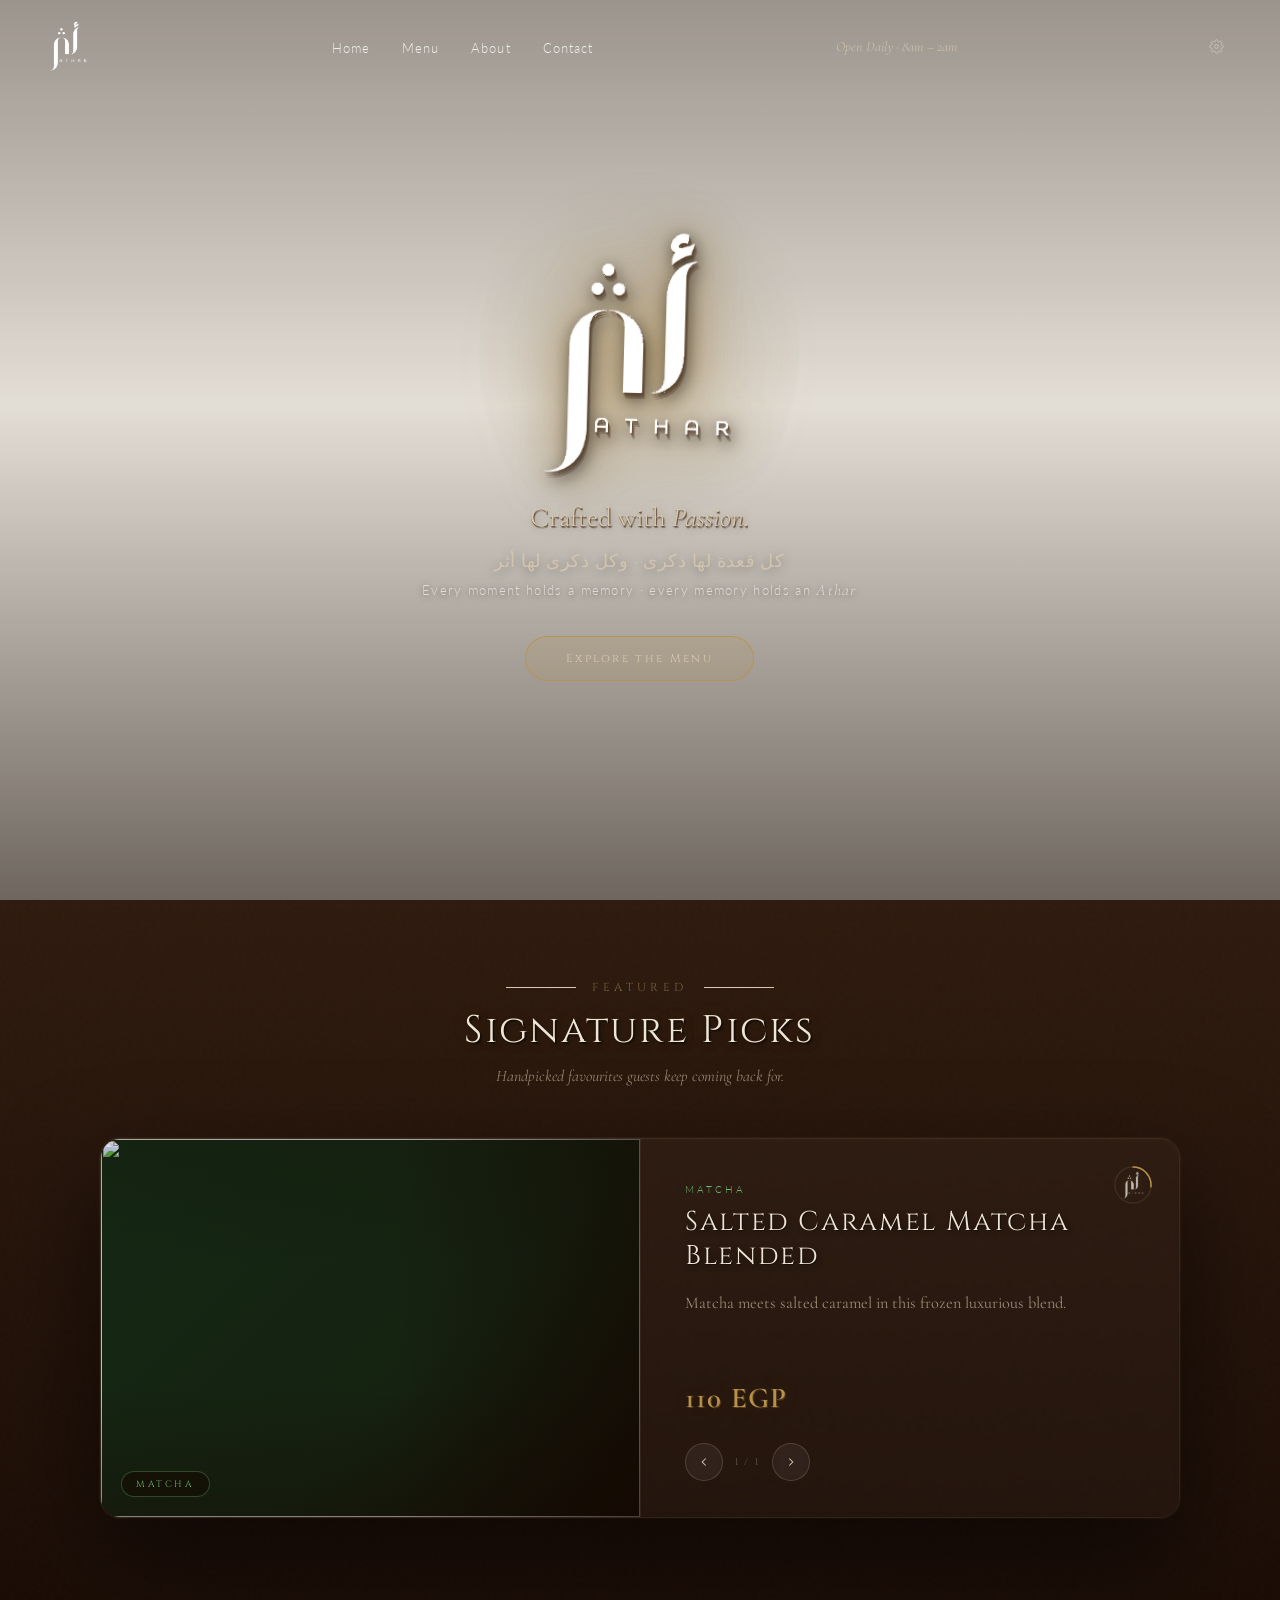
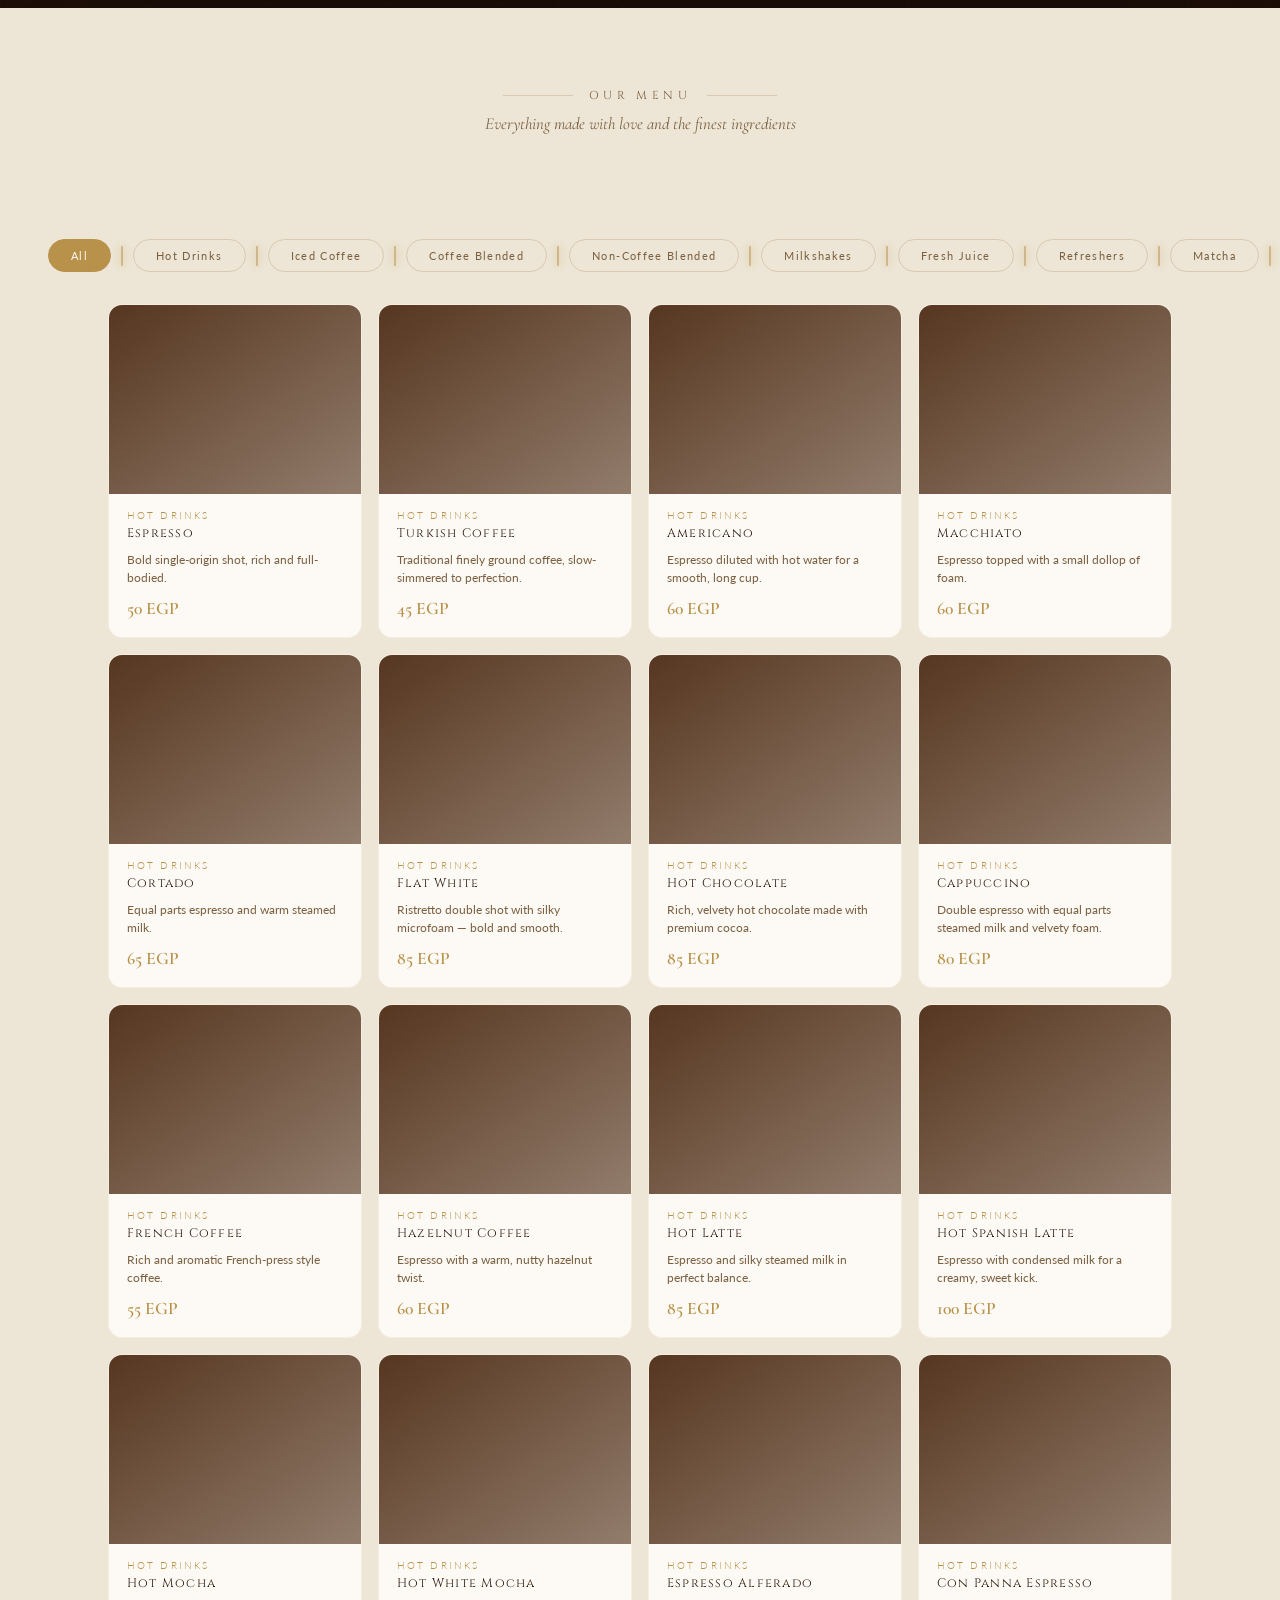
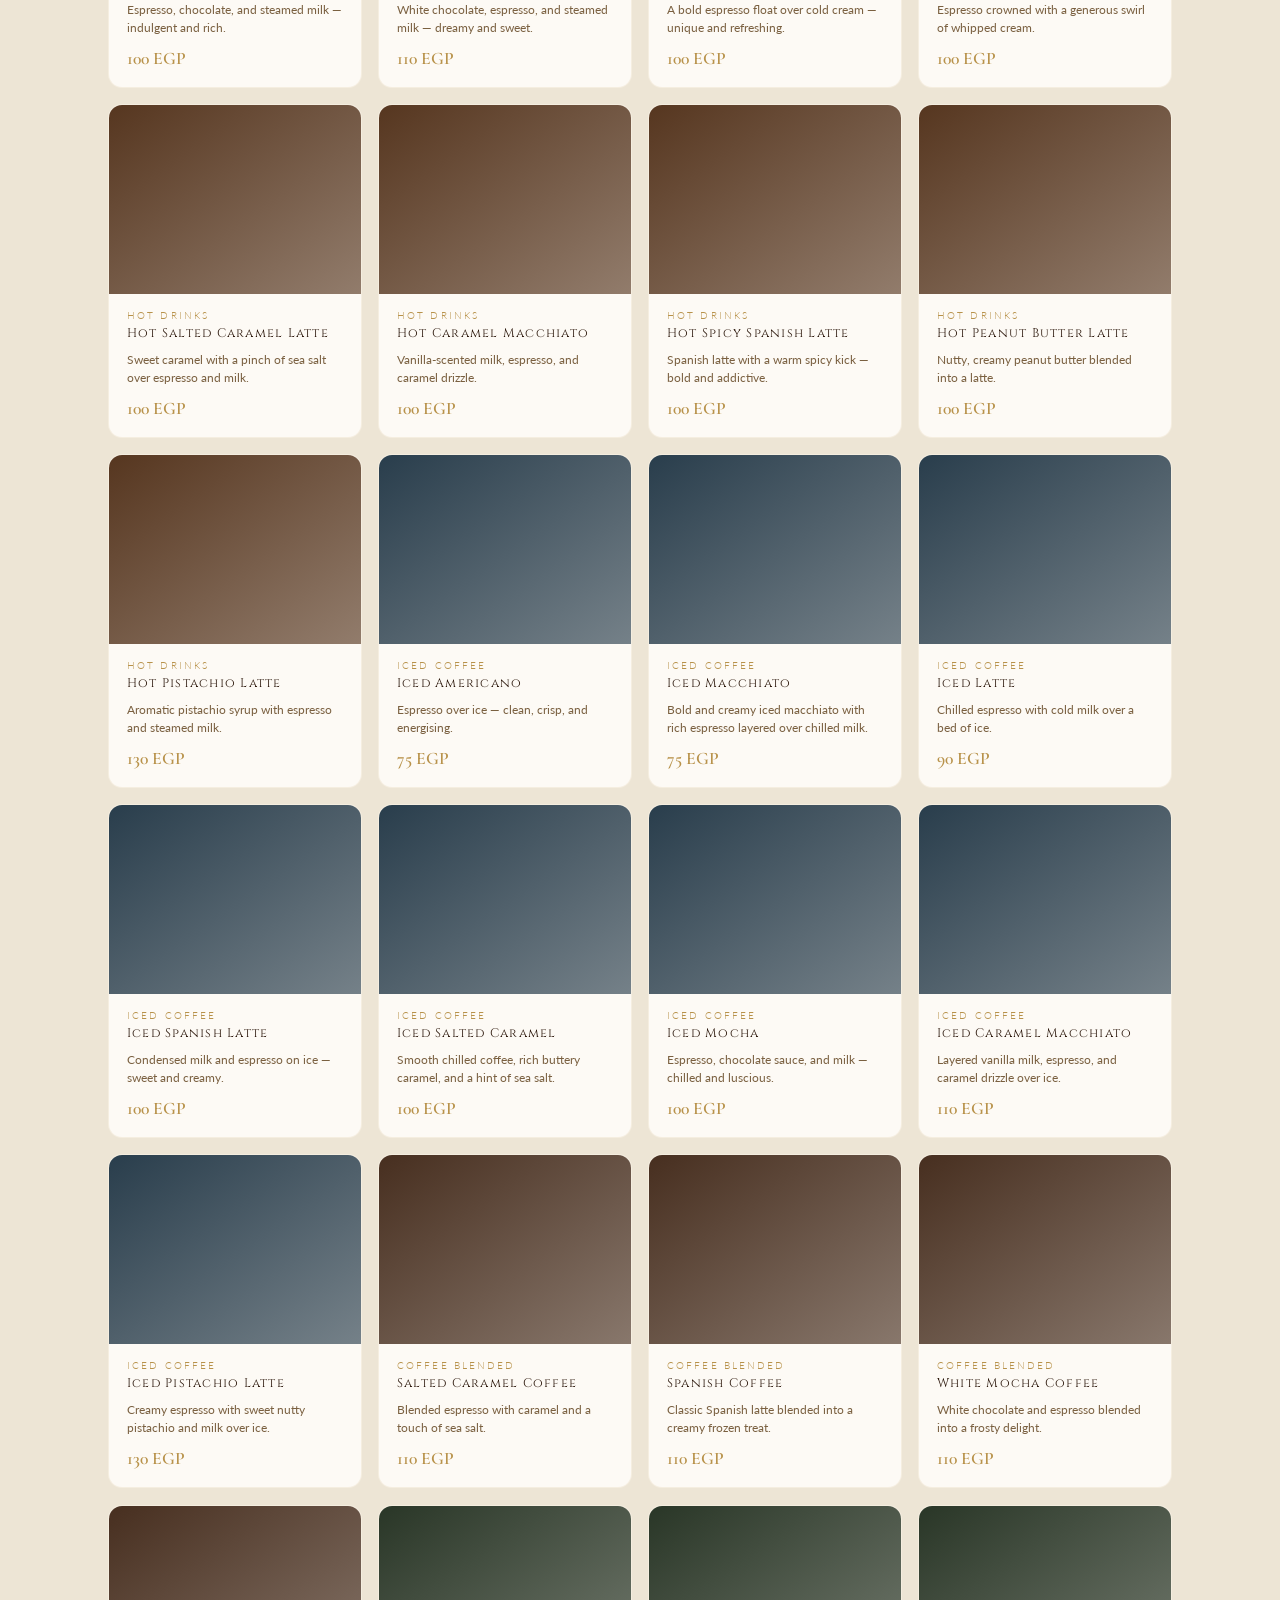
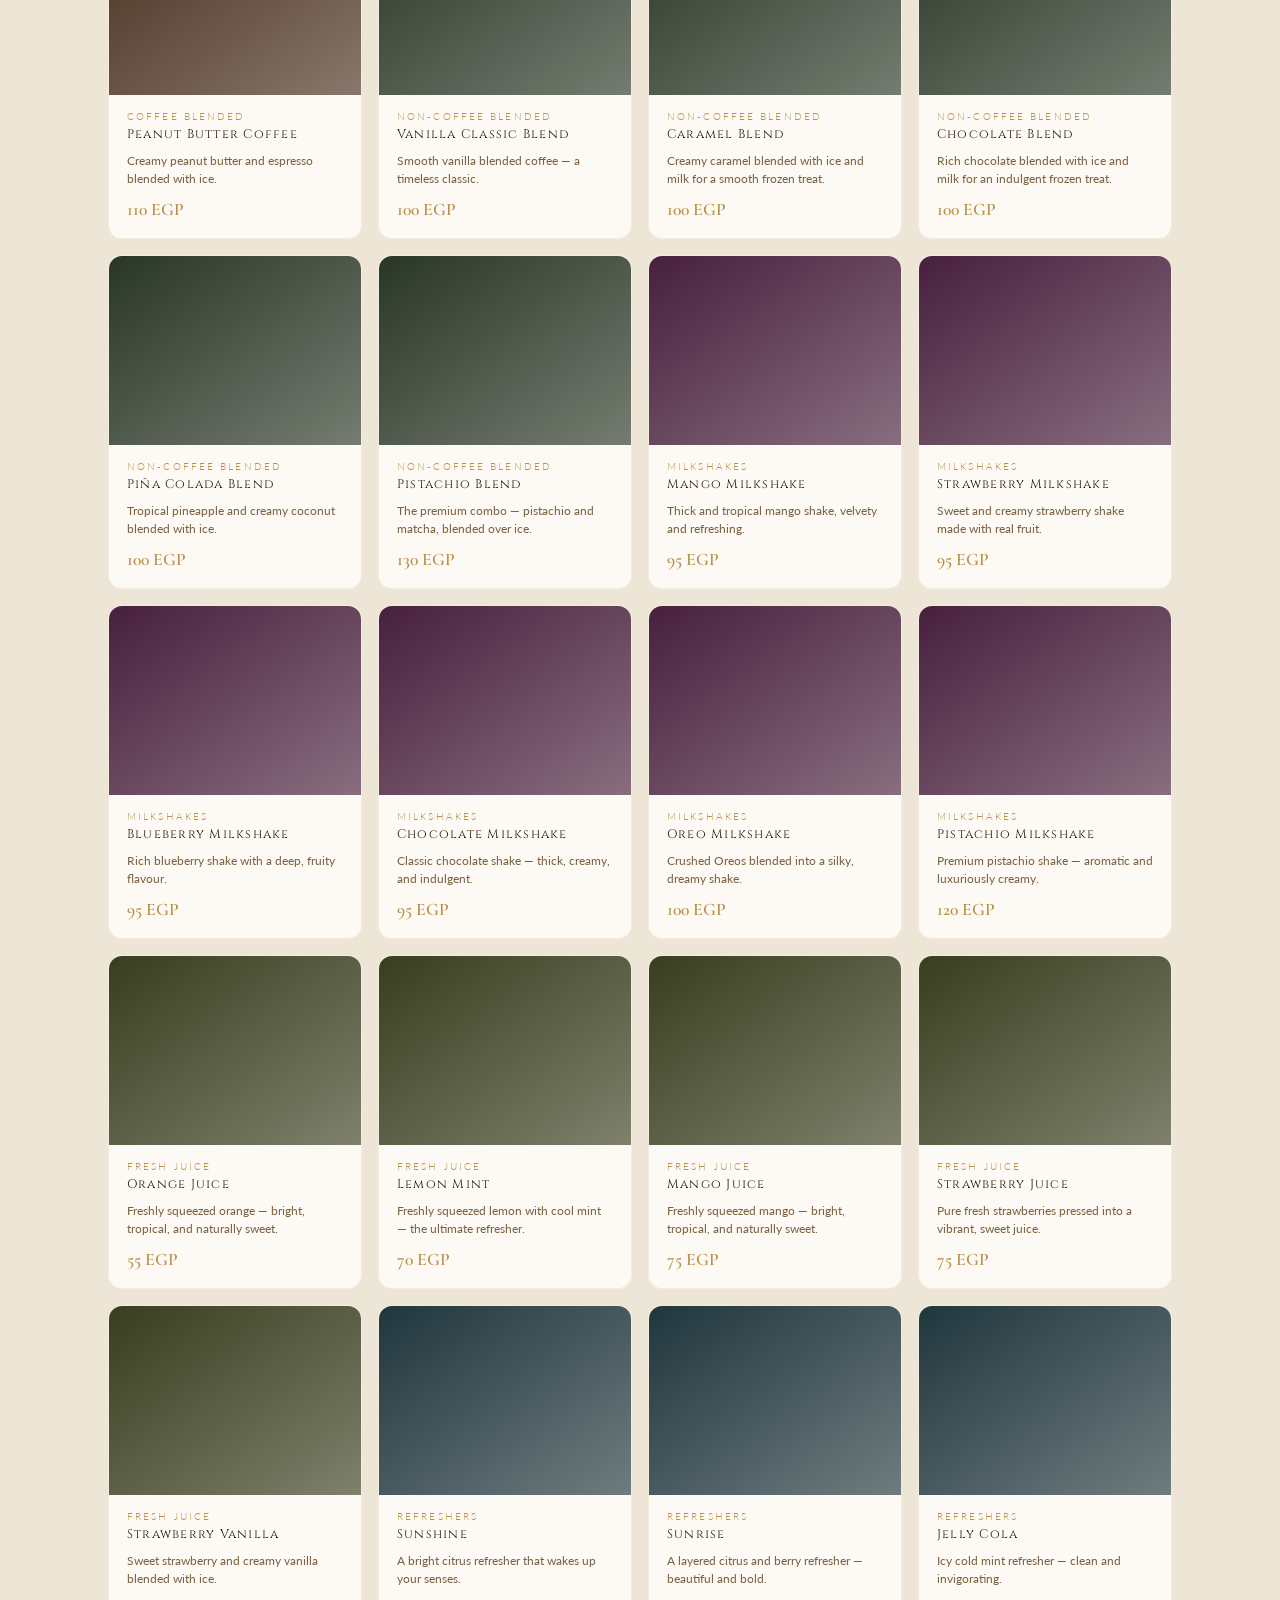
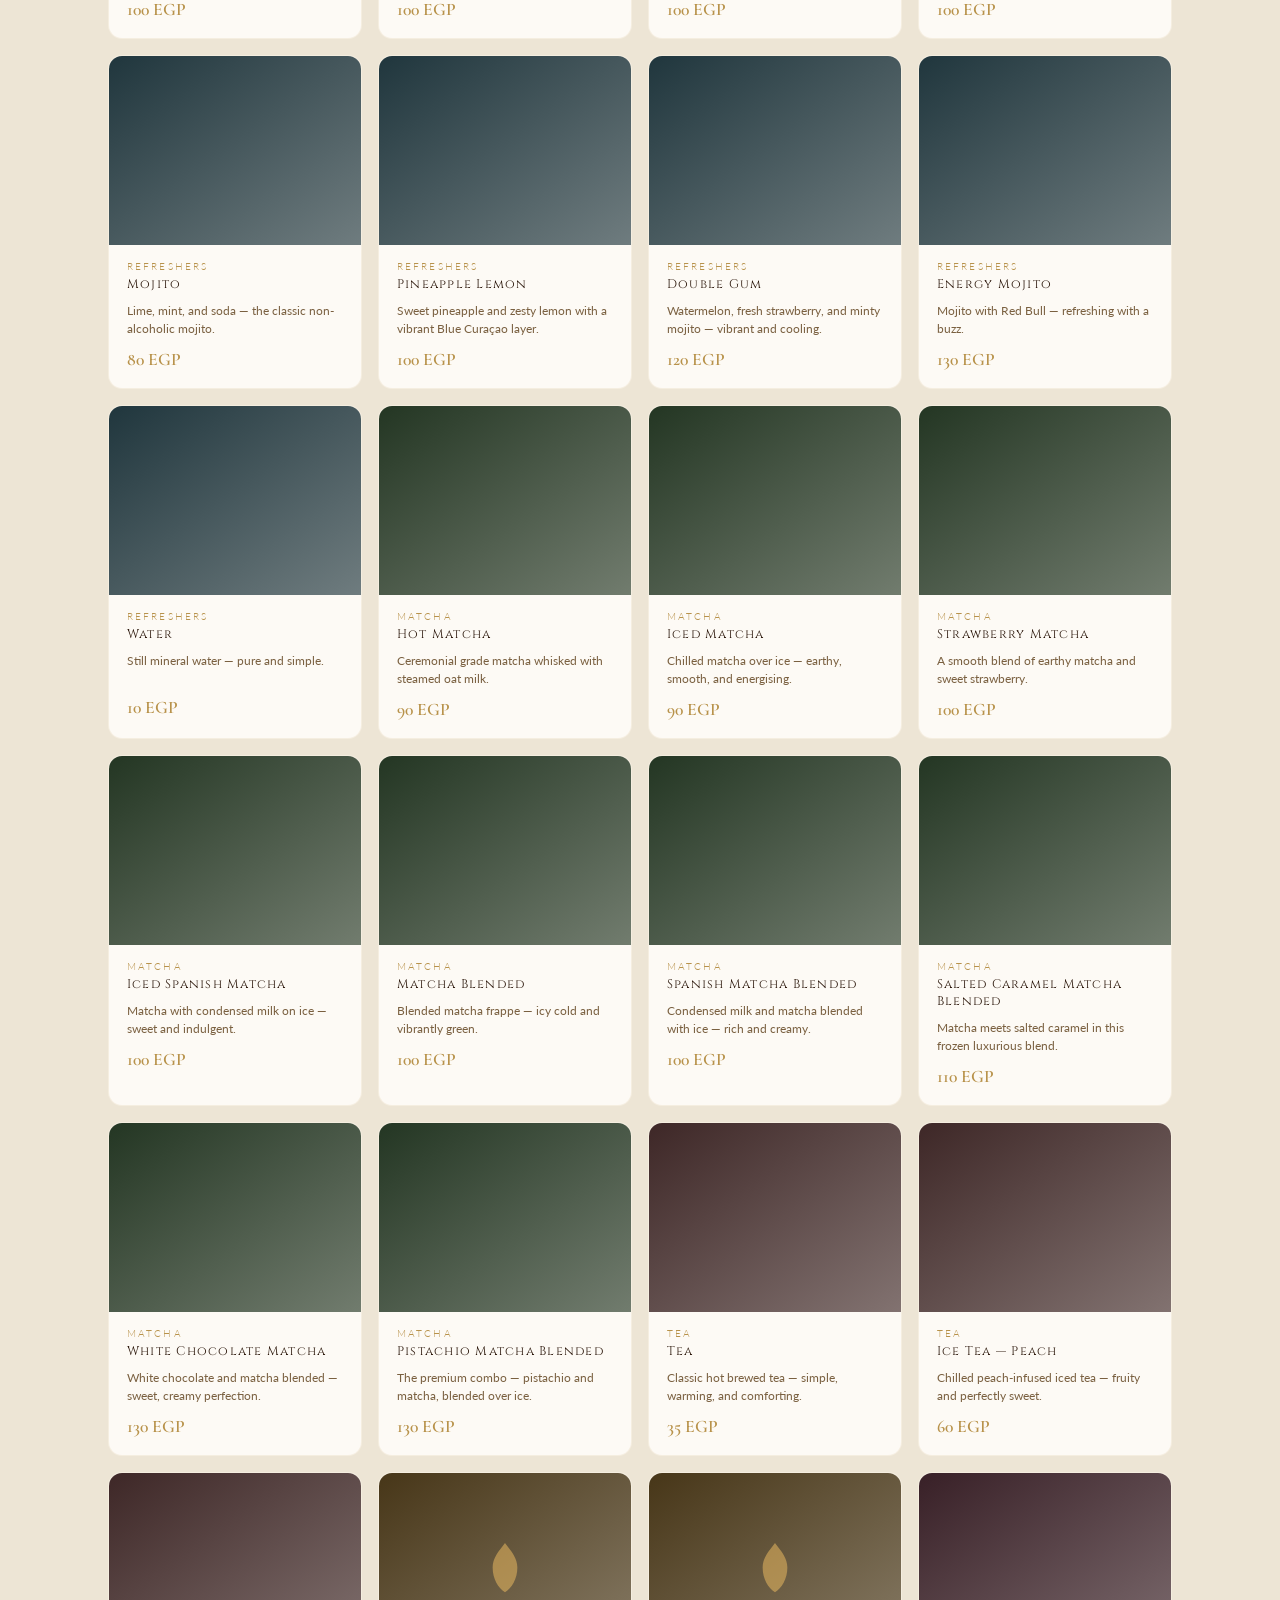
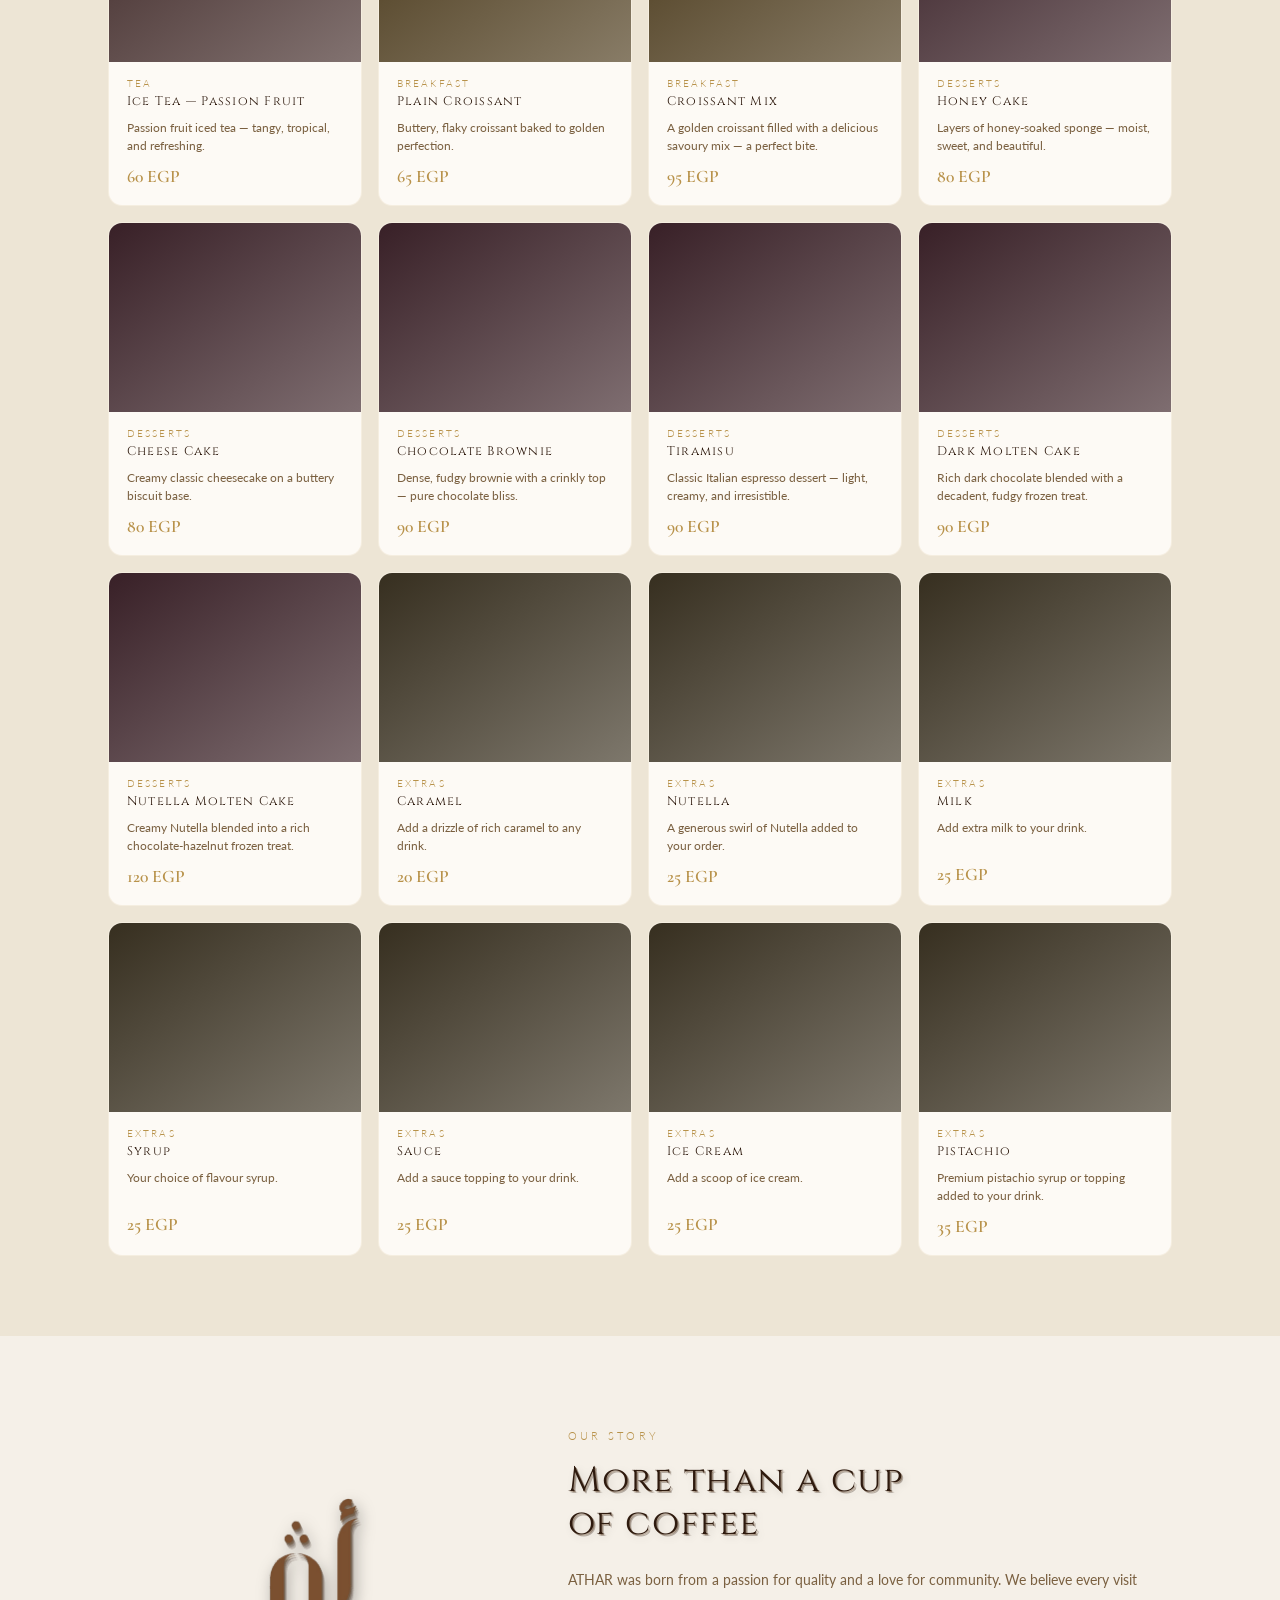
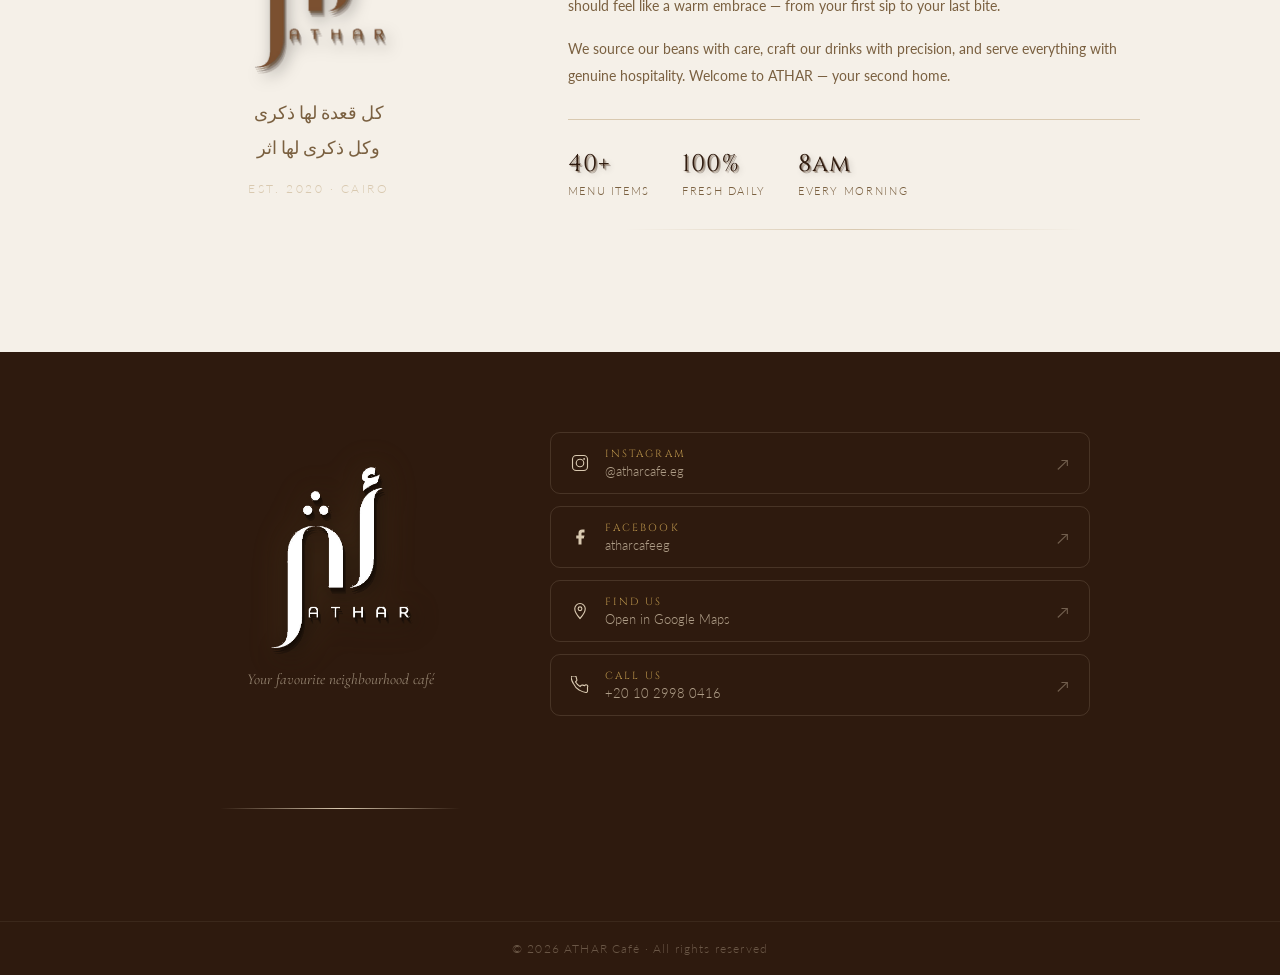
==== commit fdd9daef: "Add files via upload" ====
--- a/index.html
+++ b/index.html
@@ -30,132 +30,13 @@
       <li><a href="#contact">Contact</a></li>
     </ul>
     <span class="nav-hours">Open Daily · 8am – 2am</span>
-    <button class="nav-admin-link" id="adminGearBtn" title="Admin" aria-label="Admin" style="background:none;border:none;padding:0;cursor:pointer;">
+    <a href="admin.html" class="nav-admin-link" title="Admin" target="_blank">
       <svg width="15" height="15" viewBox="0 0 24 24" fill="none" stroke="currentColor" stroke-width="1.5">
         <circle cx="12" cy="12" r="3"/>
         <path d="M19.4 15a1.65 1.65 0 0 0 .33 1.82l.06.06a2 2 0 0 1-2.83 2.83l-.06-.06a1.65 1.65 0 0 0-1.82-.33 1.65 1.65 0 0 0-1 1.51V21a2 2 0 0 1-4 0v-.09A1.65 1.65 0 0 0 9 19.4a1.65 1.65 0 0 0-1.82.33l-.06.06a2 2 0 0 1-2.83-2.83l.06-.06A1.65 1.65 0 0 0 4.68 15a1.65 1.65 0 0 0-1.51-1H3a2 2 0 0 1 0-4h.09A1.65 1.65 0 0 0 4.6 9a1.65 1.65 0 0 0-.33-1.82l-.06-.06a2 2 0 0 1 2.83-2.83l.06.06A1.65 1.65 0 0 0 9 4.68a1.65 1.65 0 0 0 1-1.51V3a2 2 0 0 1 4 0v.09a1.65 1.65 0 0 0 1 1.51 1.65 1.65 0 0 0 1.82-.33l.06-.06a2 2 0 0 1 2.83 2.83l-.06.06A1.65 1.65 0 0 0 19.4 9a1.65 1.65 0 0 0 1.51 1H21a2 2 0 0 1 0 4h-.09a1.65 1.65 0 0 0-1.51 1z"/>
       </svg>
-    </button>
+    </a>
   </nav>
-
-  <!-- ADMIN PASSWORD MODAL -->
-  <div id="adminModal" style="
-    display:none; position:fixed; inset:0; z-index:9999;
-    background:rgba(10,5,2,0.75); backdrop-filter:blur(6px);
-    align-items:center; justify-content:center;
-  ">
-    <div style="
-      background:linear-gradient(160deg,#2a1508,#1a0c05);
-      border:1px solid rgba(184,146,74,0.2);
-      border-radius:18px;
-      padding:40px 36px 32px;
-      width:320px;
-      box-shadow:0 40px 80px rgba(0,0,0,0.6), 0 0 0 1px rgba(184,146,74,0.08);
-      text-align:center;
-      position:relative;
-    ">
-      <!-- Logo -->
-      <img src="athar-logo-light-t.png" alt="ATHAR" style="width:52px;margin-bottom:20px;opacity:0.85;filter:drop-shadow(0 0 10px rgba(184,146,74,0.3));">
-      <!-- Title -->
-      <p style="font-family:'Cinzel',serif;font-size:0.62rem;letter-spacing:0.28em;color:rgba(217,201,176,0.5);text-transform:uppercase;margin-bottom:6px;">Admin Access</p>
-      <h3 style="font-family:'Cinzel',serif;font-size:1.1rem;font-weight:400;color:#d9c9b0;margin-bottom:24px;letter-spacing:0.06em;">Enter Password</h3>
-      <!-- Input -->
-      <div style="position:relative;margin-bottom:8px;">
-        <input id="adminPasswordInput" type="password" placeholder="Password" autocomplete="current-password" style="
-          width:100%; box-sizing:border-box;
-          padding:12px 16px;
-          background:rgba(255,255,255,0.05);
-          border:1px solid rgba(217,201,176,0.15);
-          border-radius:10px;
-          color:#d9c9b0;
-          font-family:'Lato',sans-serif;
-          font-size:0.92rem;
-          letter-spacing:0.08em;
-          outline:none;
-          transition:border-color 0.2s;
-        ">
-      </div>
-      <!-- Error msg -->
-      <p id="adminError" style="
-        font-family:'Lato',sans-serif;font-size:0.75rem;
-        color:#c0624a;letter-spacing:0.04em;
-        min-height:18px;margin-bottom:16px;
-        opacity:0;transition:opacity 0.2s;
-      ">Incorrect password. Try again.</p>
-      <!-- Buttons -->
-      <button id="adminSubmitBtn" style="
-        width:100%;padding:12px;
-        background:linear-gradient(135deg,#b8924a,#8a6a2e);
-        border:none;border-radius:10px;
-        font-family:'Cinzel',serif;font-size:0.7rem;letter-spacing:0.22em;
-        color:#fff;cursor:pointer;
-        box-shadow:0 4px 16px rgba(184,146,74,0.25);
-        transition:opacity 0.2s,transform 0.2s;
-        margin-bottom:10px;
-      ">Enter</button>
-      <button id="adminCancelBtn" style="
-        width:100%;padding:10px;
-        background:transparent;
-        border:1px solid rgba(217,201,176,0.1);border-radius:10px;
-        font-family:'Lato',sans-serif;font-size:0.78rem;letter-spacing:0.06em;
-        color:rgba(217,201,176,0.4);cursor:pointer;
-        transition:border-color 0.2s,color 0.2s;
-      ">Cancel</button>
-    </div>
-  </div>
-
-  <script>
-    (function () {
-      const ADMIN_PASSWORD = 'athar2026';
-
-      const gearBtn    = document.getElementById('adminGearBtn');
-      const modal      = document.getElementById('adminModal');
-      const input      = document.getElementById('adminPasswordInput');
-      const submitBtn  = document.getElementById('adminSubmitBtn');
-      const cancelBtn  = document.getElementById('adminCancelBtn');
-      const errorMsg   = document.getElementById('adminError');
-
-      function openModal() {
-        modal.style.display = 'flex';
-        input.value = '';
-        errorMsg.style.opacity = '0';
-        setTimeout(() => input.focus(), 80);
-      }
-
-      function closeModal() {
-        modal.style.display = 'none';
-        input.value = '';
-        errorMsg.style.opacity = '0';
-      }
-
-      function tryEnter() {
-        if (input.value === ADMIN_PASSWORD) {
-          closeModal();
-          window.open('admin.html', '_blank');
-        } else {
-          errorMsg.style.opacity = '1';
-          input.value = '';
-          input.style.borderColor = 'rgba(192,98,74,0.6)';
-          setTimeout(() => { input.style.borderColor = 'rgba(217,201,176,0.15)'; }, 1200);
-          input.focus();
-        }
-      }
-
-      gearBtn.addEventListener('click', openModal);
-      cancelBtn.addEventListener('click', closeModal);
-      submitBtn.addEventListener('click', tryEnter);
-      input.addEventListener('keydown', (e) => { if (e.key === 'Enter') tryEnter(); });
-
-      // Close on backdrop click
-      modal.addEventListener('click', (e) => { if (e.target === modal) closeModal(); });
-
-      // Hover styles for submit
-      submitBtn.addEventListener('mouseenter', () => { submitBtn.style.opacity = '0.88'; submitBtn.style.transform = 'translateY(-1px)'; });
-      submitBtn.addEventListener('mouseleave', () => { submitBtn.style.opacity = '1';    submitBtn.style.transform = ''; });
-      cancelBtn.addEventListener('mouseenter', () => { cancelBtn.style.borderColor = 'rgba(217,201,176,0.25)'; cancelBtn.style.color = 'rgba(217,201,176,0.65)'; });
-      cancelBtn.addEventListener('mouseleave', () => { cancelBtn.style.borderColor = 'rgba(217,201,176,0.1)';  cancelBtn.style.color = 'rgba(217,201,176,0.4)'; });
-    })();
-  </script>
   <div class="mobile-menu" id="mobileMenu">
     <a href="#hero">Home</a>
     <a href="#menu">Menu</a>
@@ -246,19 +127,7 @@
     </div>
     <div class="menu-tabs-wrapper">
       <div class="menu-tabs" id="menuTabs">
-        <button class="tab active" data-cat="All">All</button>
-        <button class="tab" data-cat="Hot Drinks">Hot Drinks</button>
-        <button class="tab" data-cat="Iced Coffee">Iced Coffee</button>
-        <button class="tab" data-cat="Coffee Blended">Coffee Blended</button>
-        <button class="tab" data-cat="Non-Coffee Blended">Non-Coffee Blended</button>
-        <button class="tab" data-cat="Milkshakes">Milkshakes</button>
-        <button class="tab" data-cat="Fresh Juice">Fresh Juice</button>
-        <button class="tab" data-cat="Refreshers">Refreshers</button>
-        <button class="tab" data-cat="Matcha">Matcha</button>
-        <button class="tab" data-cat="Tea">Tea</button>
-        <button class="tab" data-cat="Breakfast">Breakfast</button>
-        <button class="tab" data-cat="Desserts">Desserts</button>
-        <button class="tab" data-cat="Extras">Extras</button>
+        <!-- Tabs are built dynamically from IndexedDB by script.js -->
       </div>
     </div>
     <div class="menu-grid" id="menuGrid"></div>
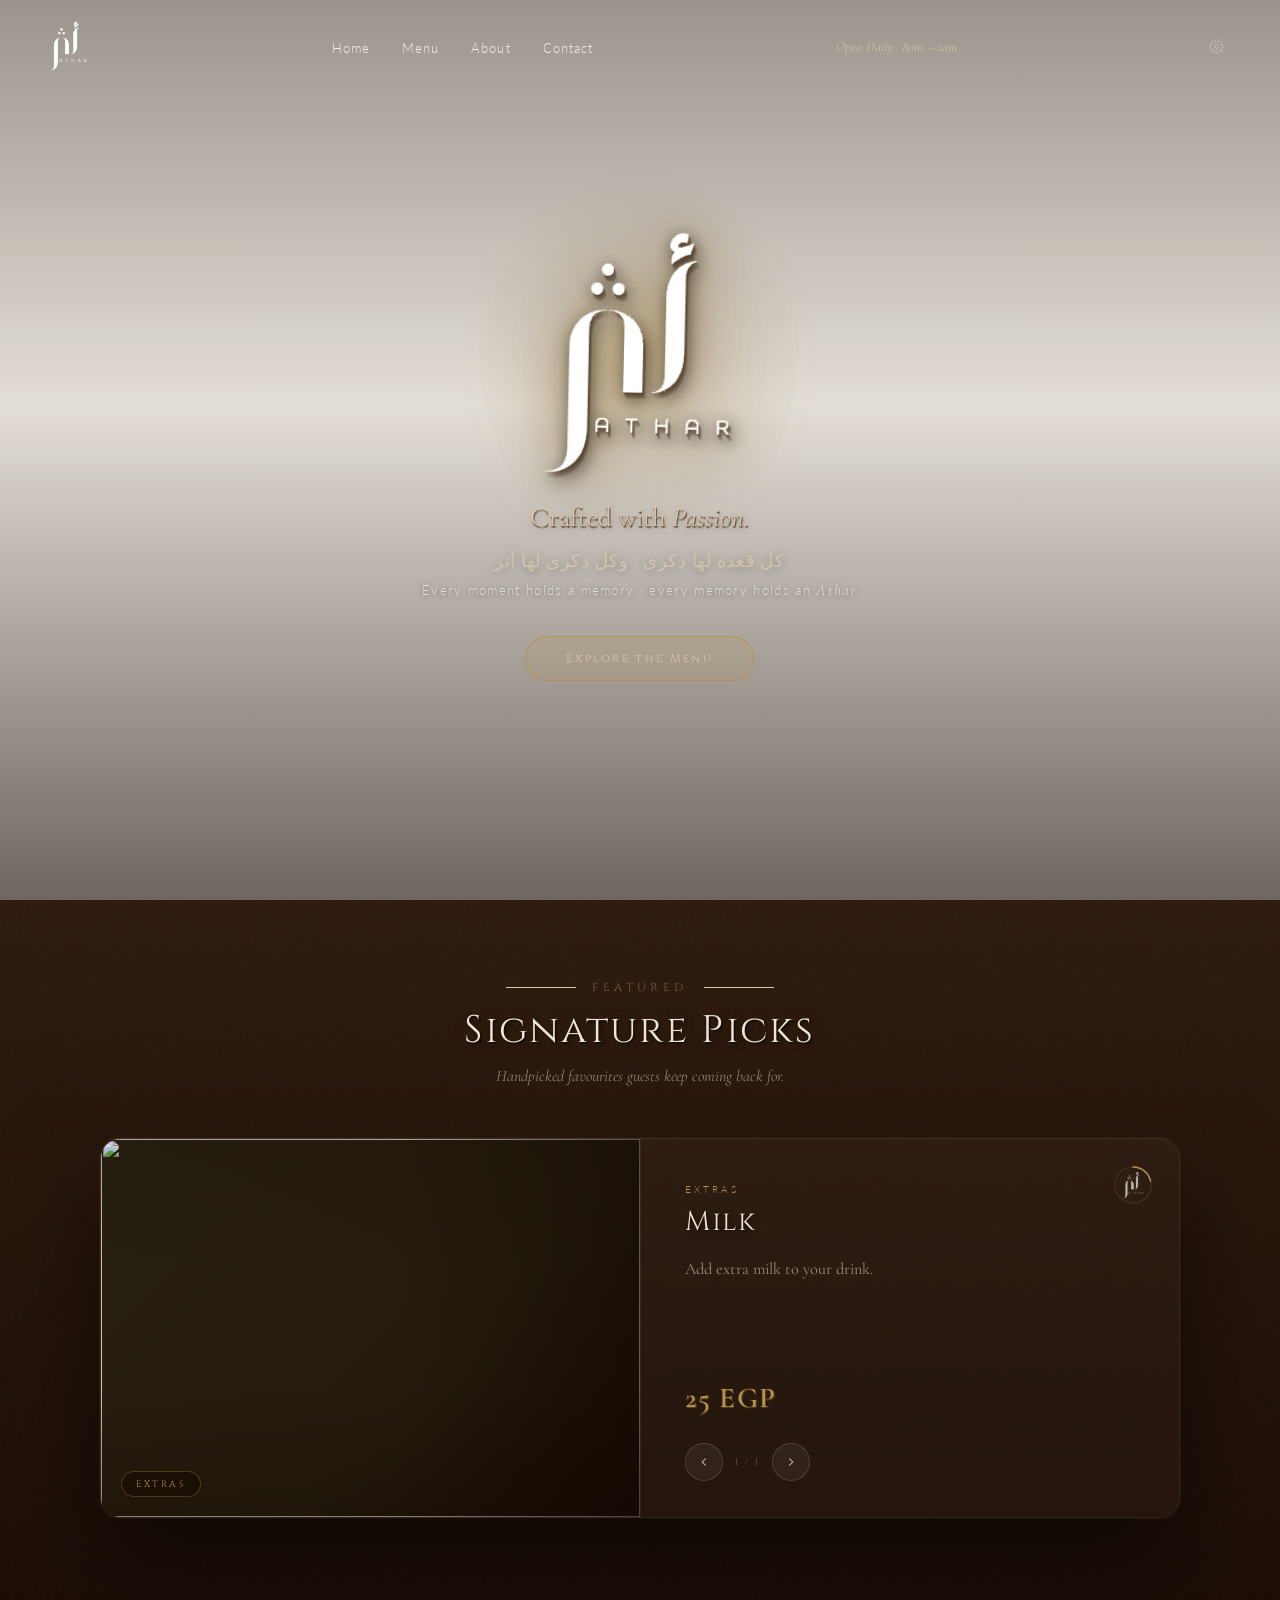
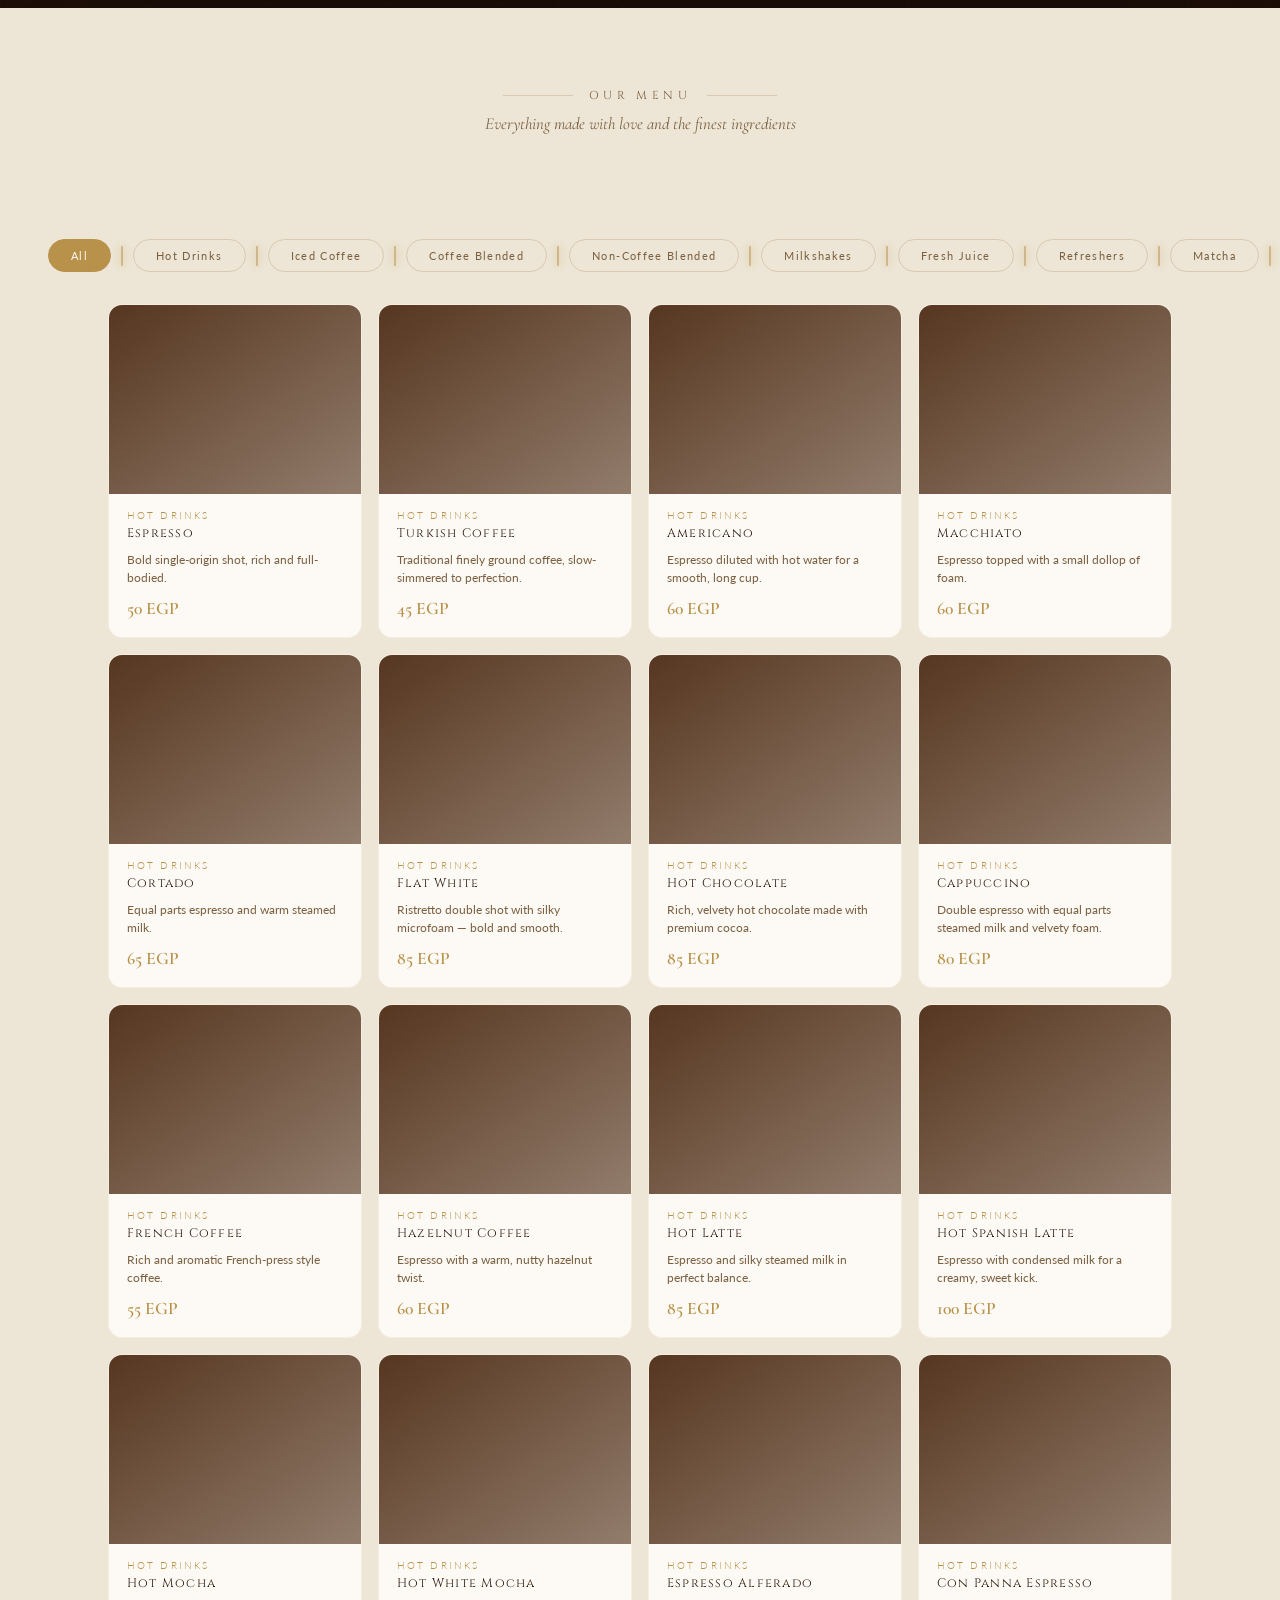
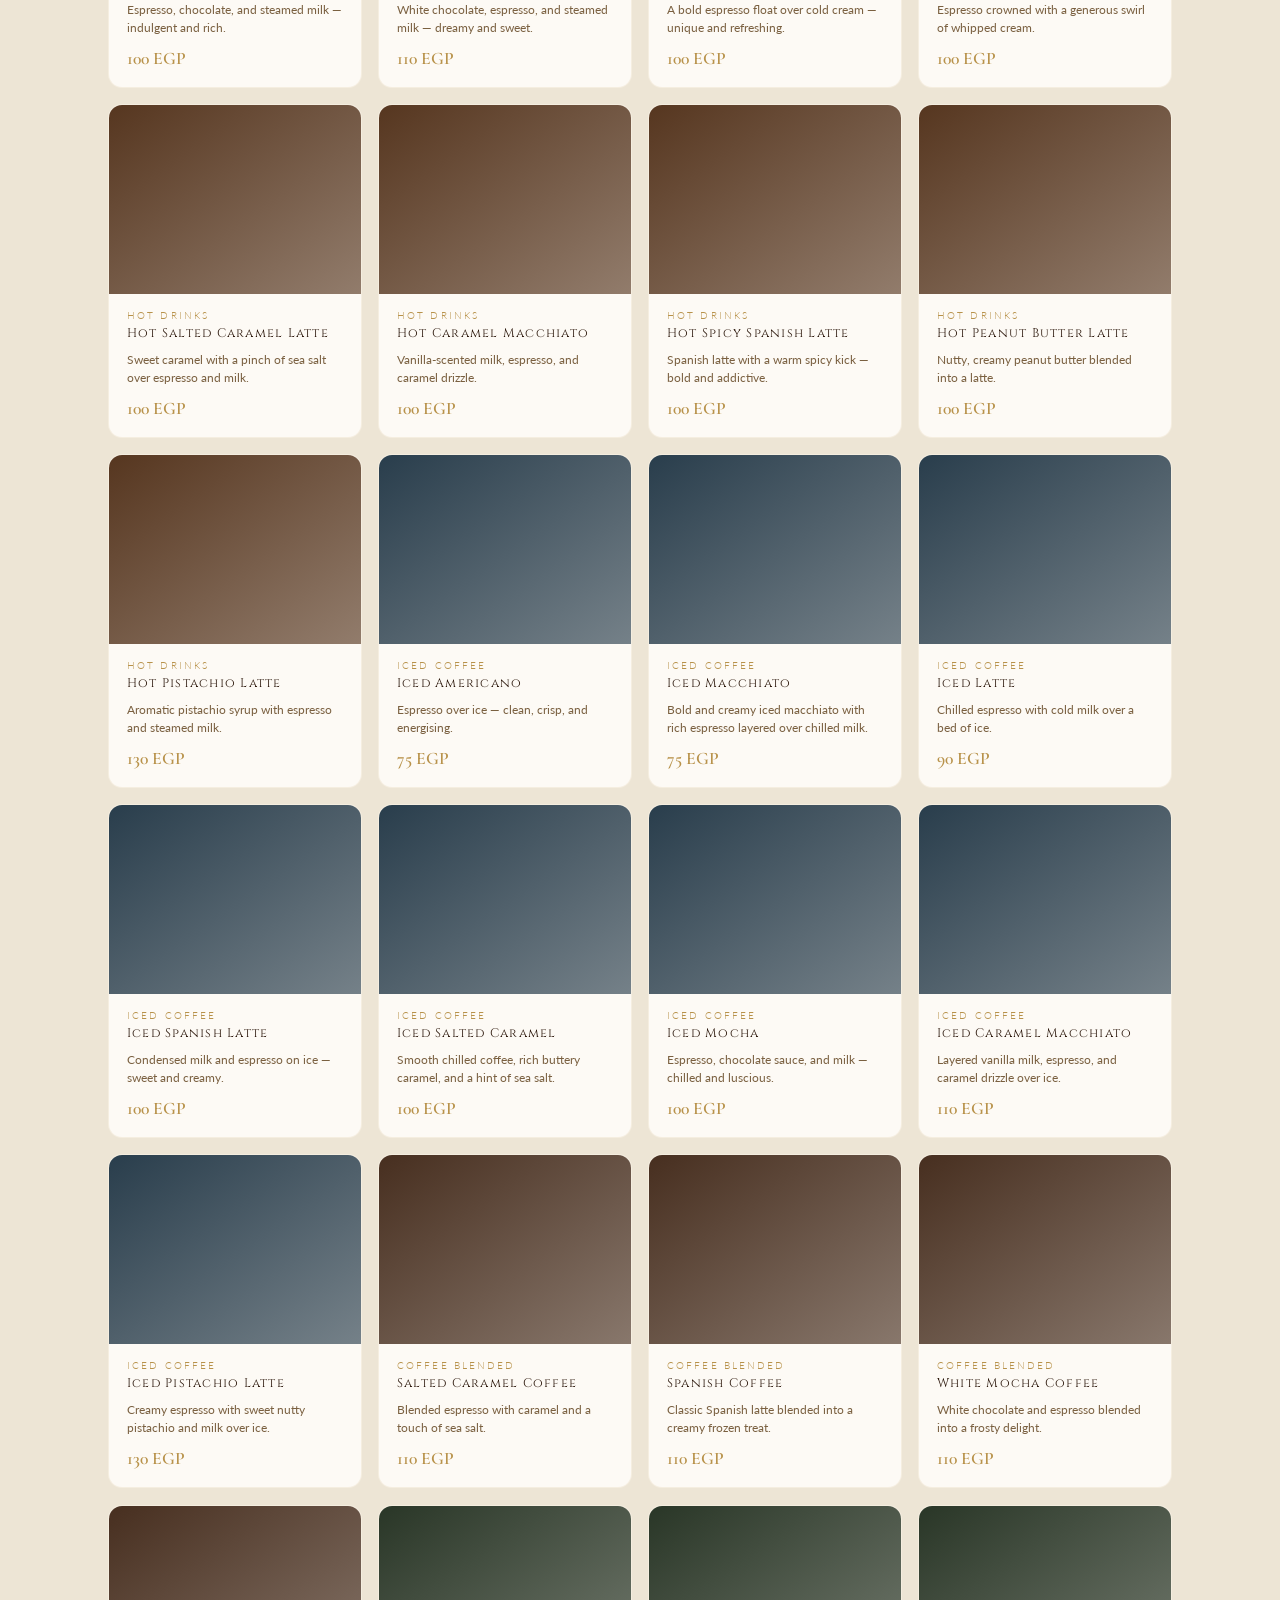
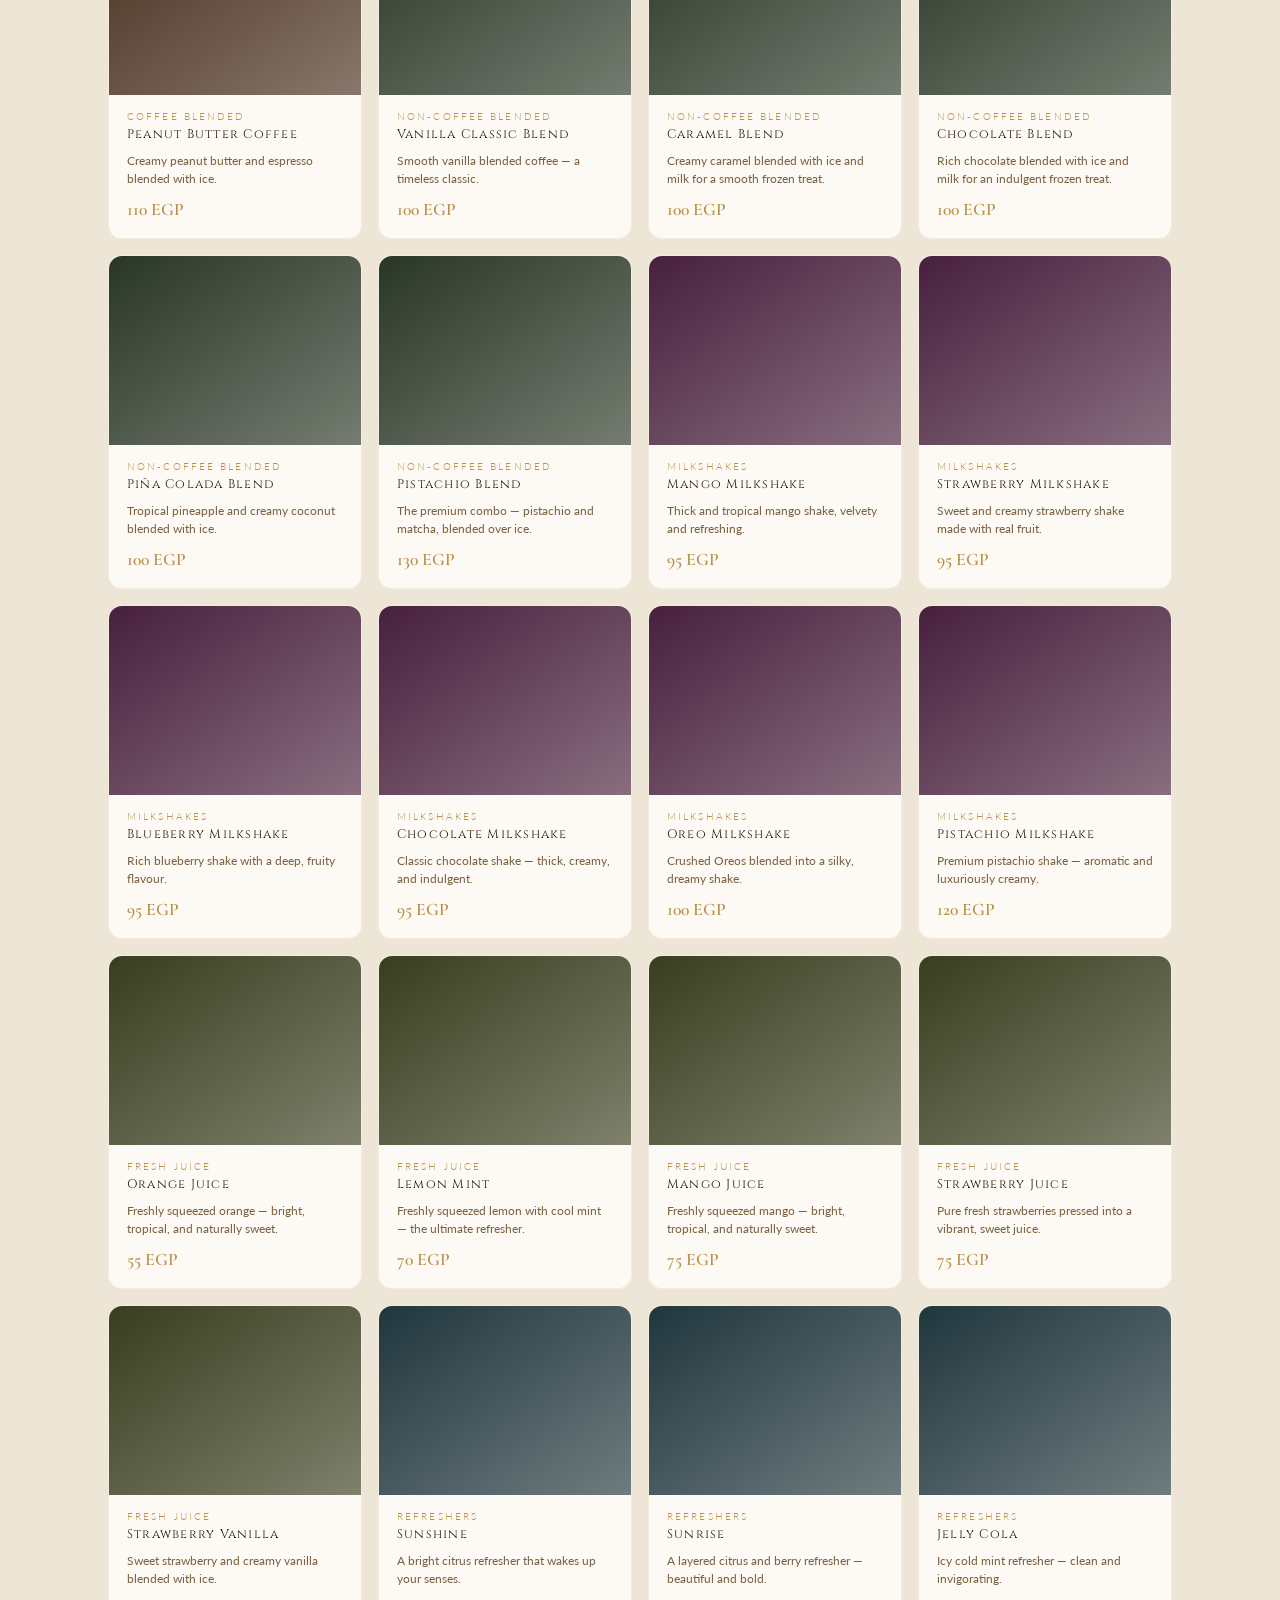
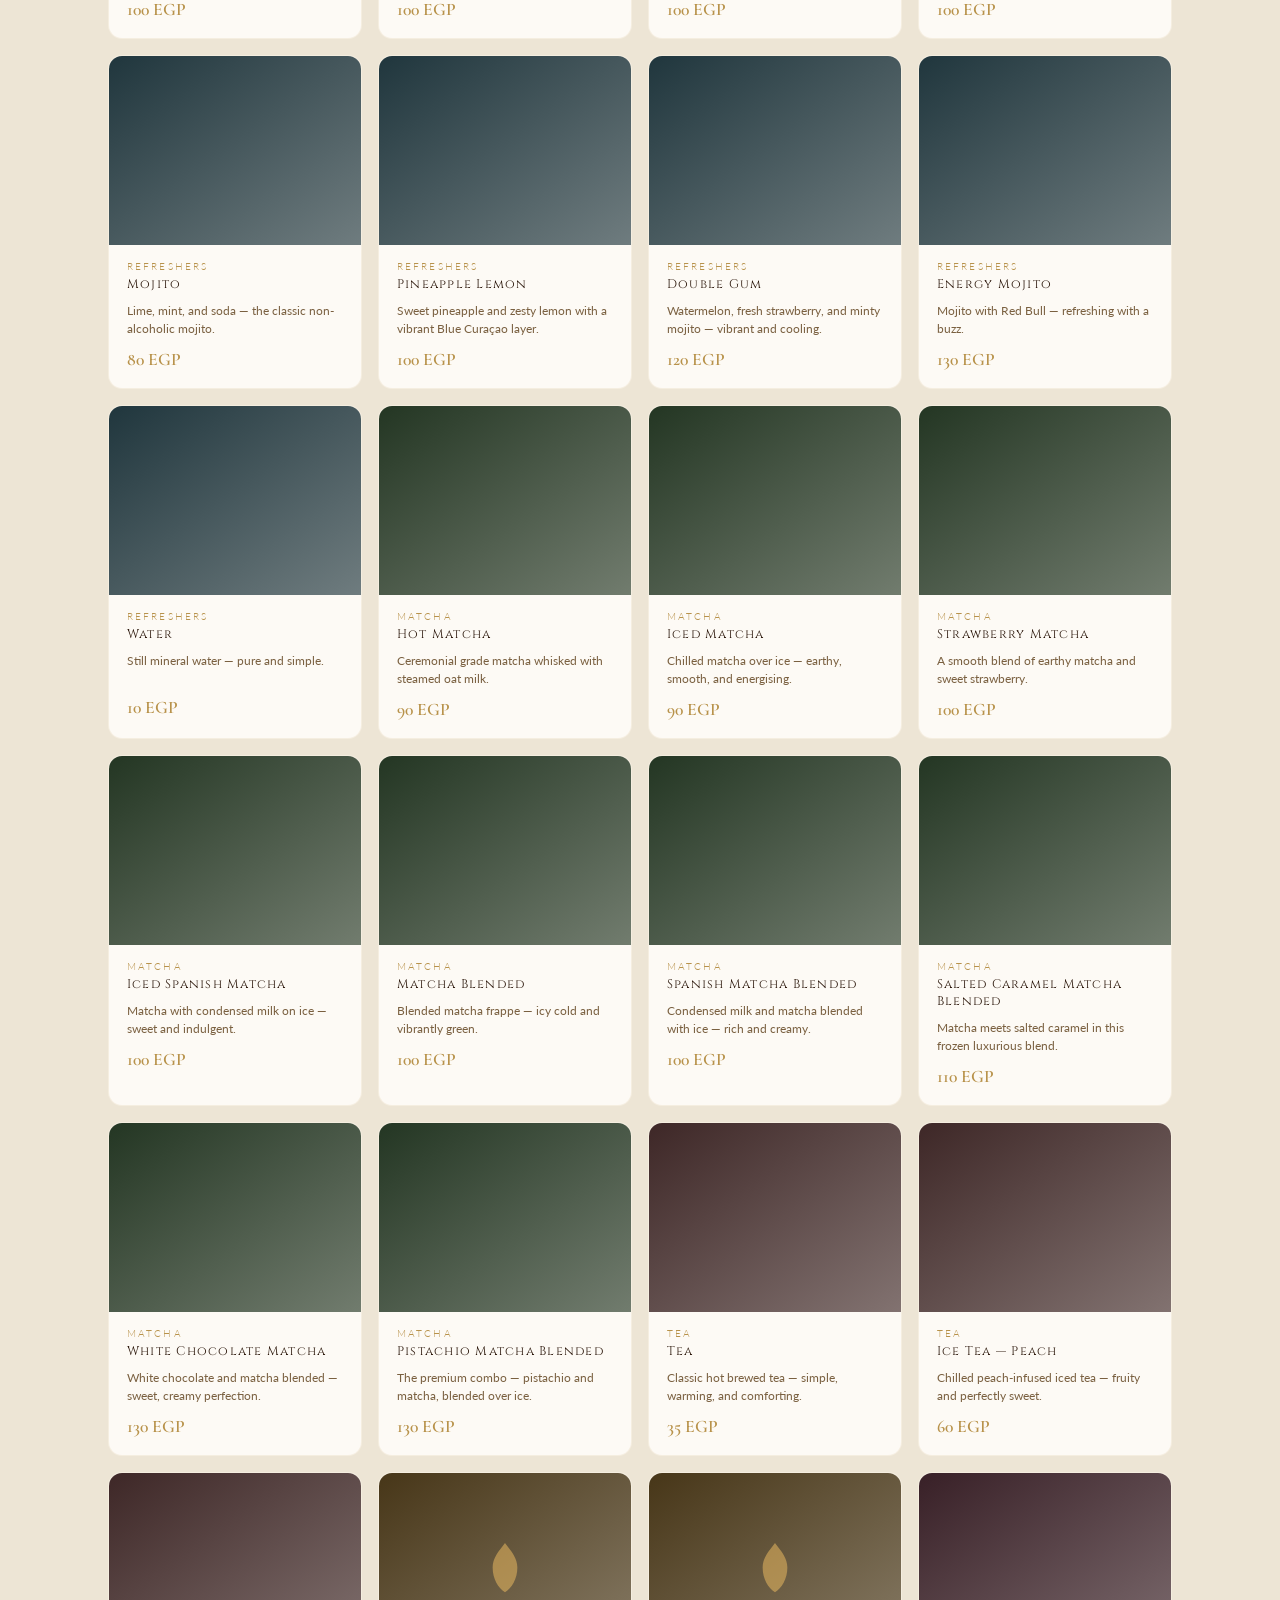
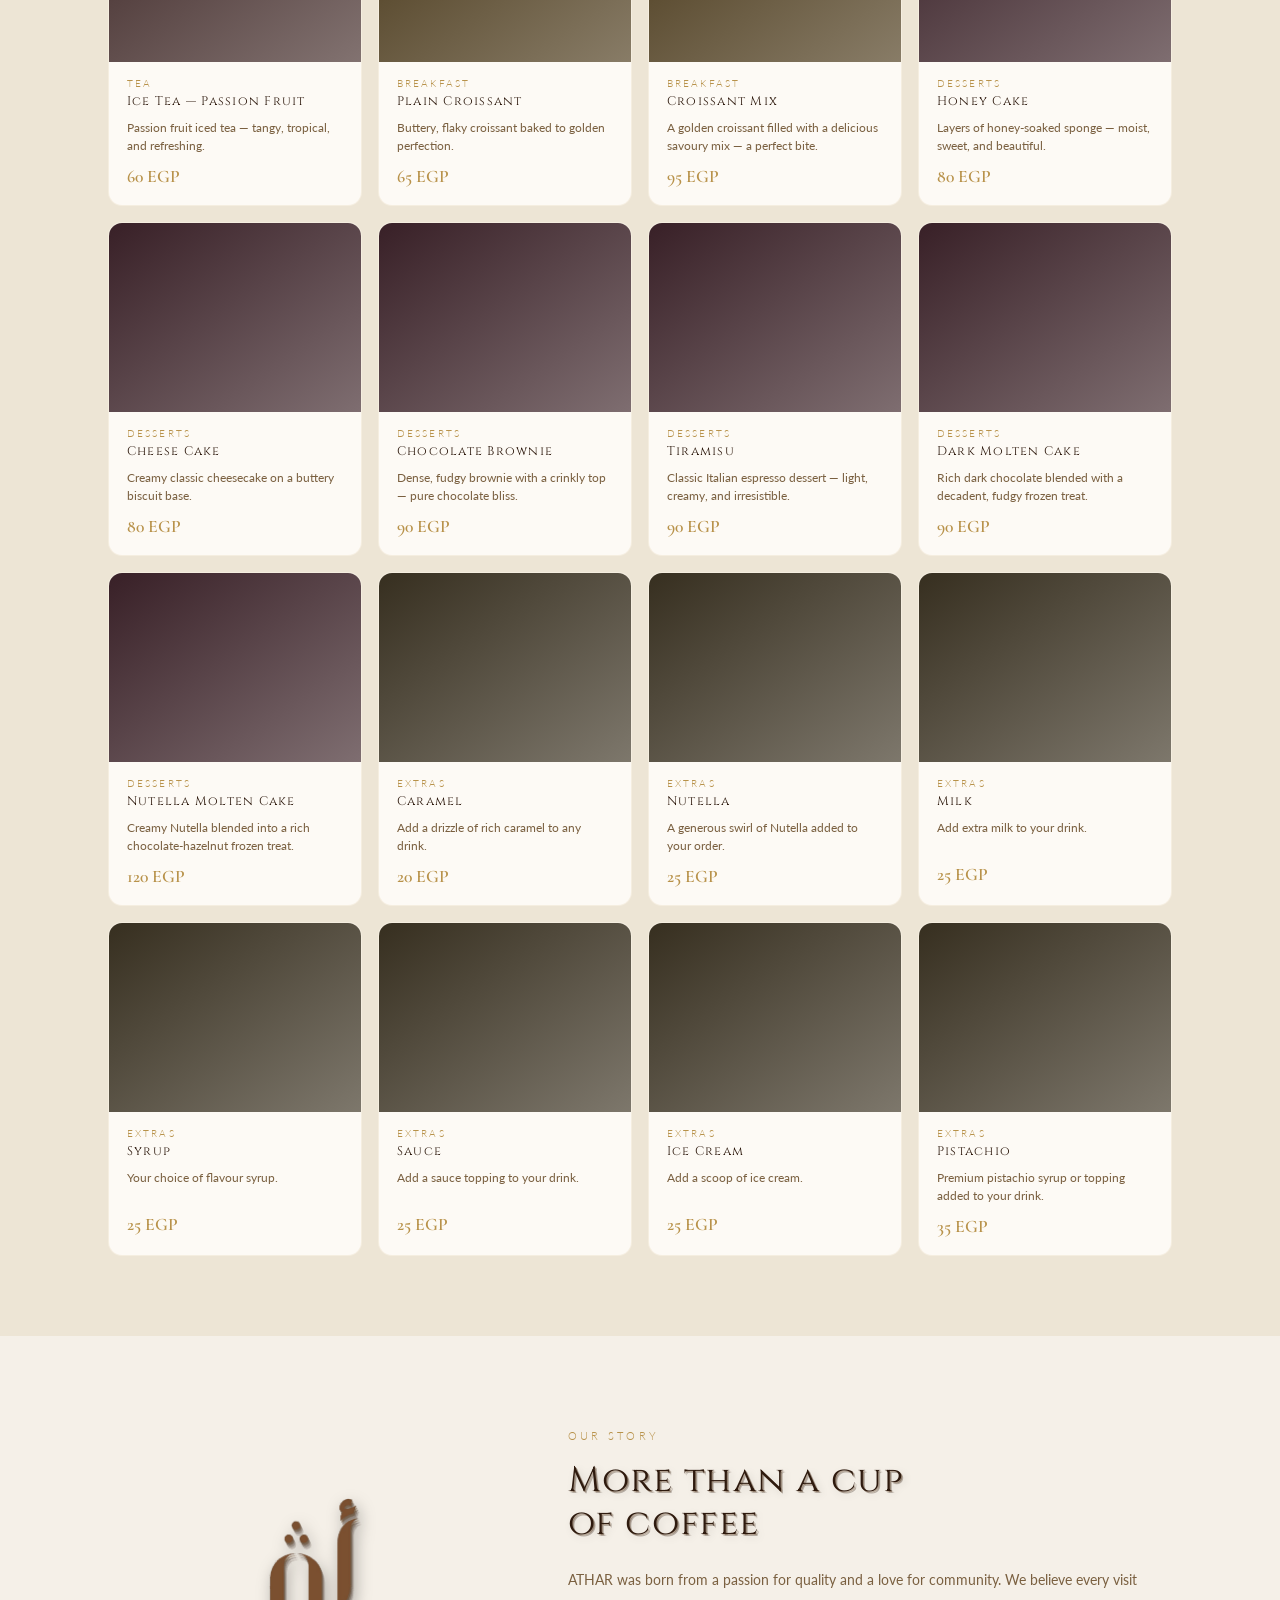
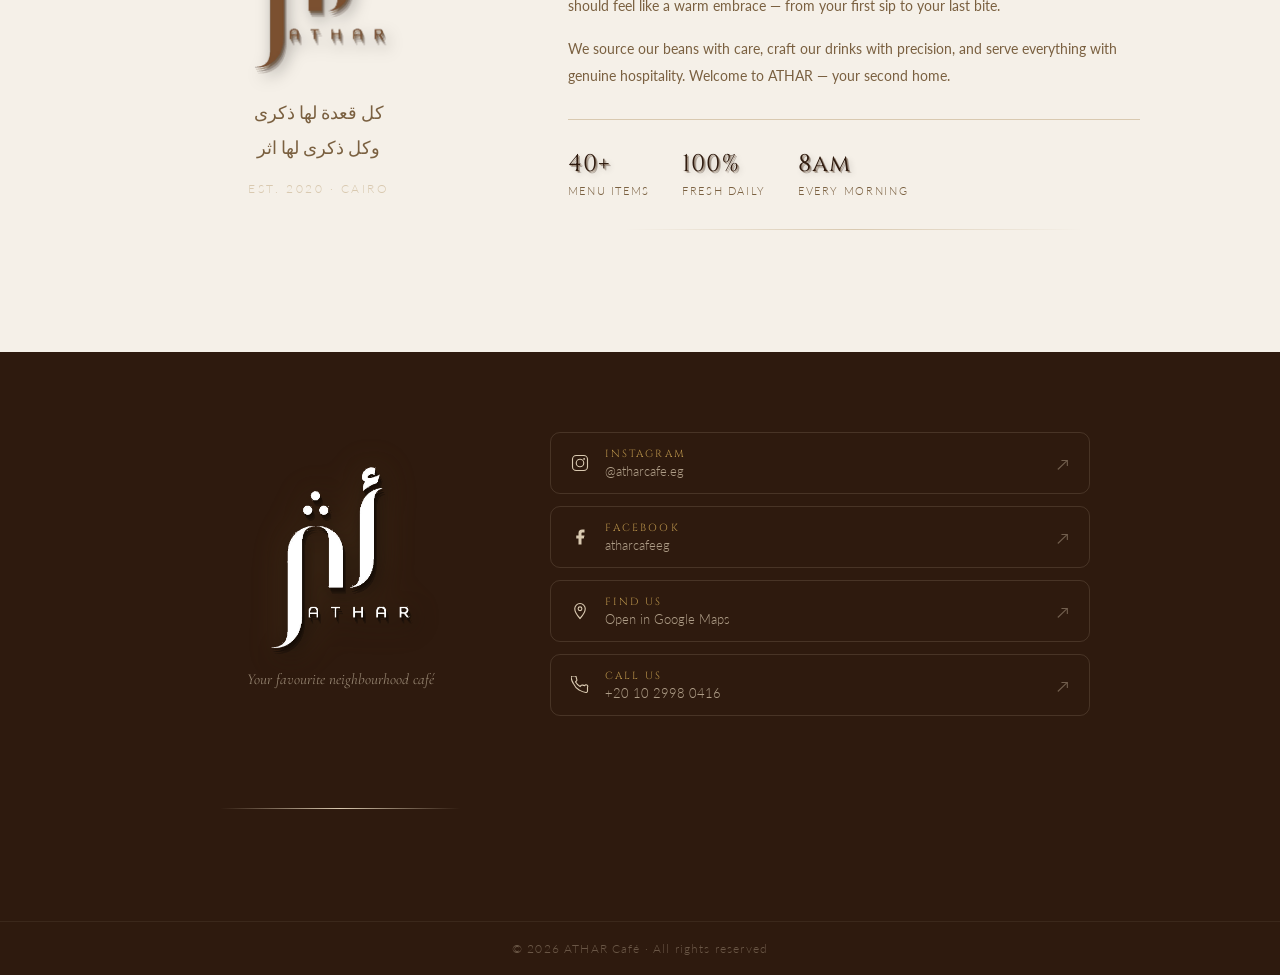
==== commit 8c4a0b8c: "Add files via upload" ====
--- a/index.html
+++ b/index.html
@@ -127,7 +127,19 @@
     </div>
     <div class="menu-tabs-wrapper">
       <div class="menu-tabs" id="menuTabs">
-        <!-- Tabs are built dynamically from IndexedDB by script.js -->
+        <button class="tab active" data-cat="All">All</button>
+        <button class="tab" data-cat="Hot Drinks">Hot Drinks</button>
+        <button class="tab" data-cat="Iced Coffee">Iced Coffee</button>
+        <button class="tab" data-cat="Coffee Blended">Coffee Blended</button>
+        <button class="tab" data-cat="Non-Coffee Blended">Non-Coffee Blended</button>
+        <button class="tab" data-cat="Milkshakes">Milkshakes</button>
+        <button class="tab" data-cat="Fresh Juice">Fresh Juice</button>
+        <button class="tab" data-cat="Refreshers">Refreshers</button>
+        <button class="tab" data-cat="Matcha">Matcha</button>
+        <button class="tab" data-cat="Tea">Tea</button>
+        <button class="tab" data-cat="Breakfast">Breakfast</button>
+        <button class="tab" data-cat="Desserts">Desserts</button>
+        <button class="tab" data-cat="Extras">Extras</button>
       </div>
     </div>
     <div class="menu-grid" id="menuGrid"></div>
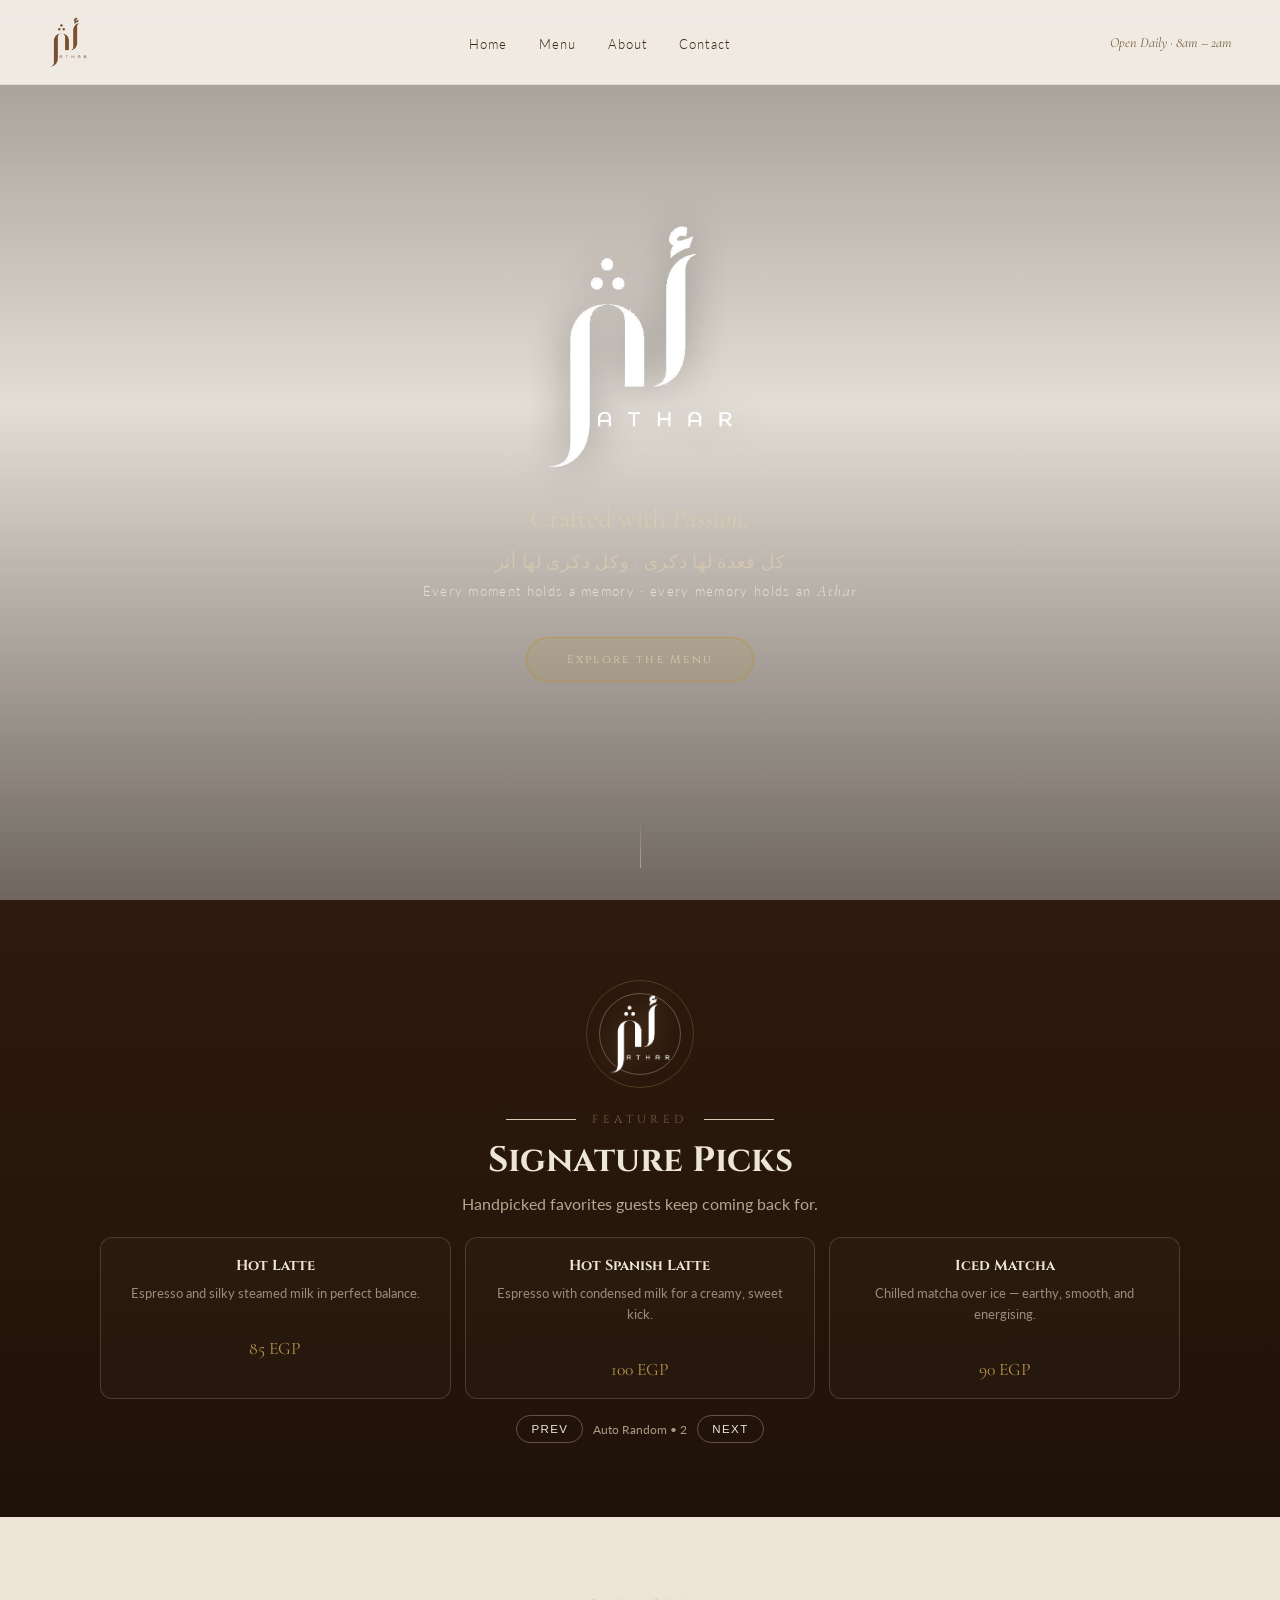
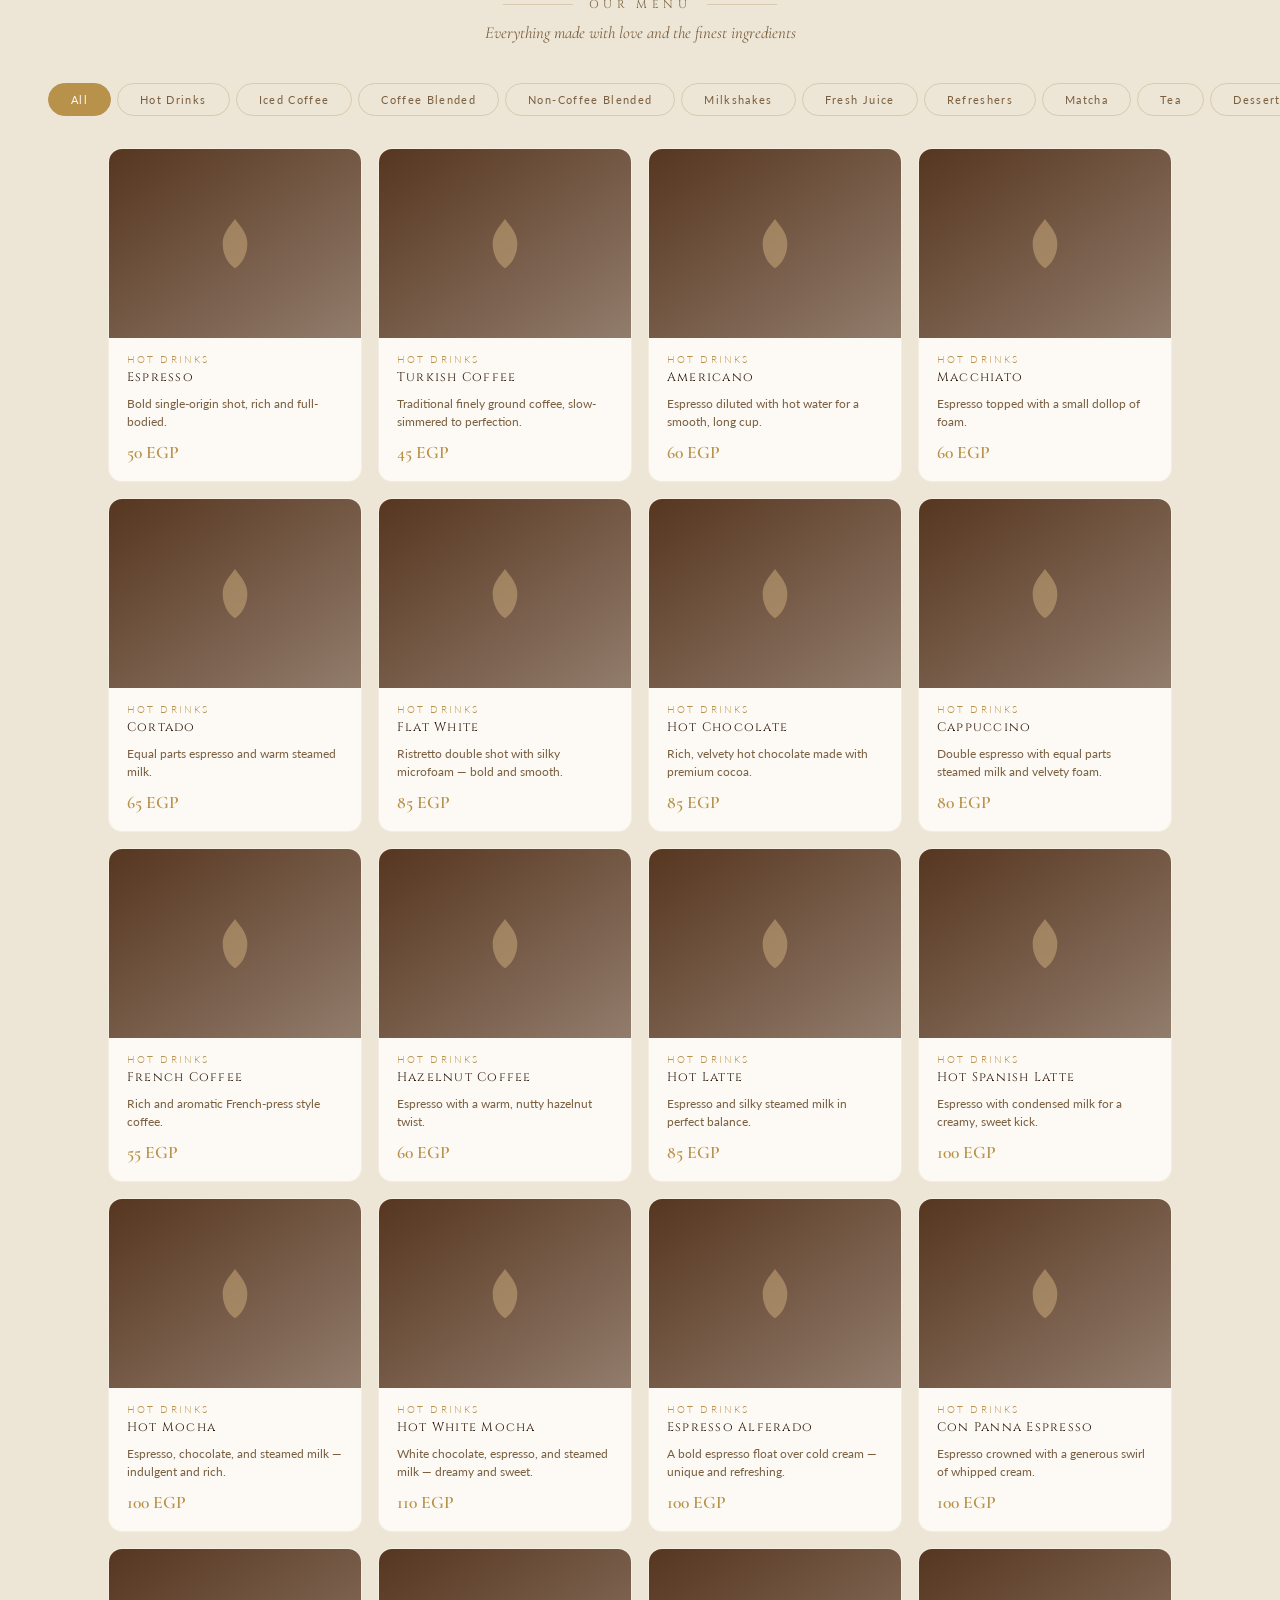
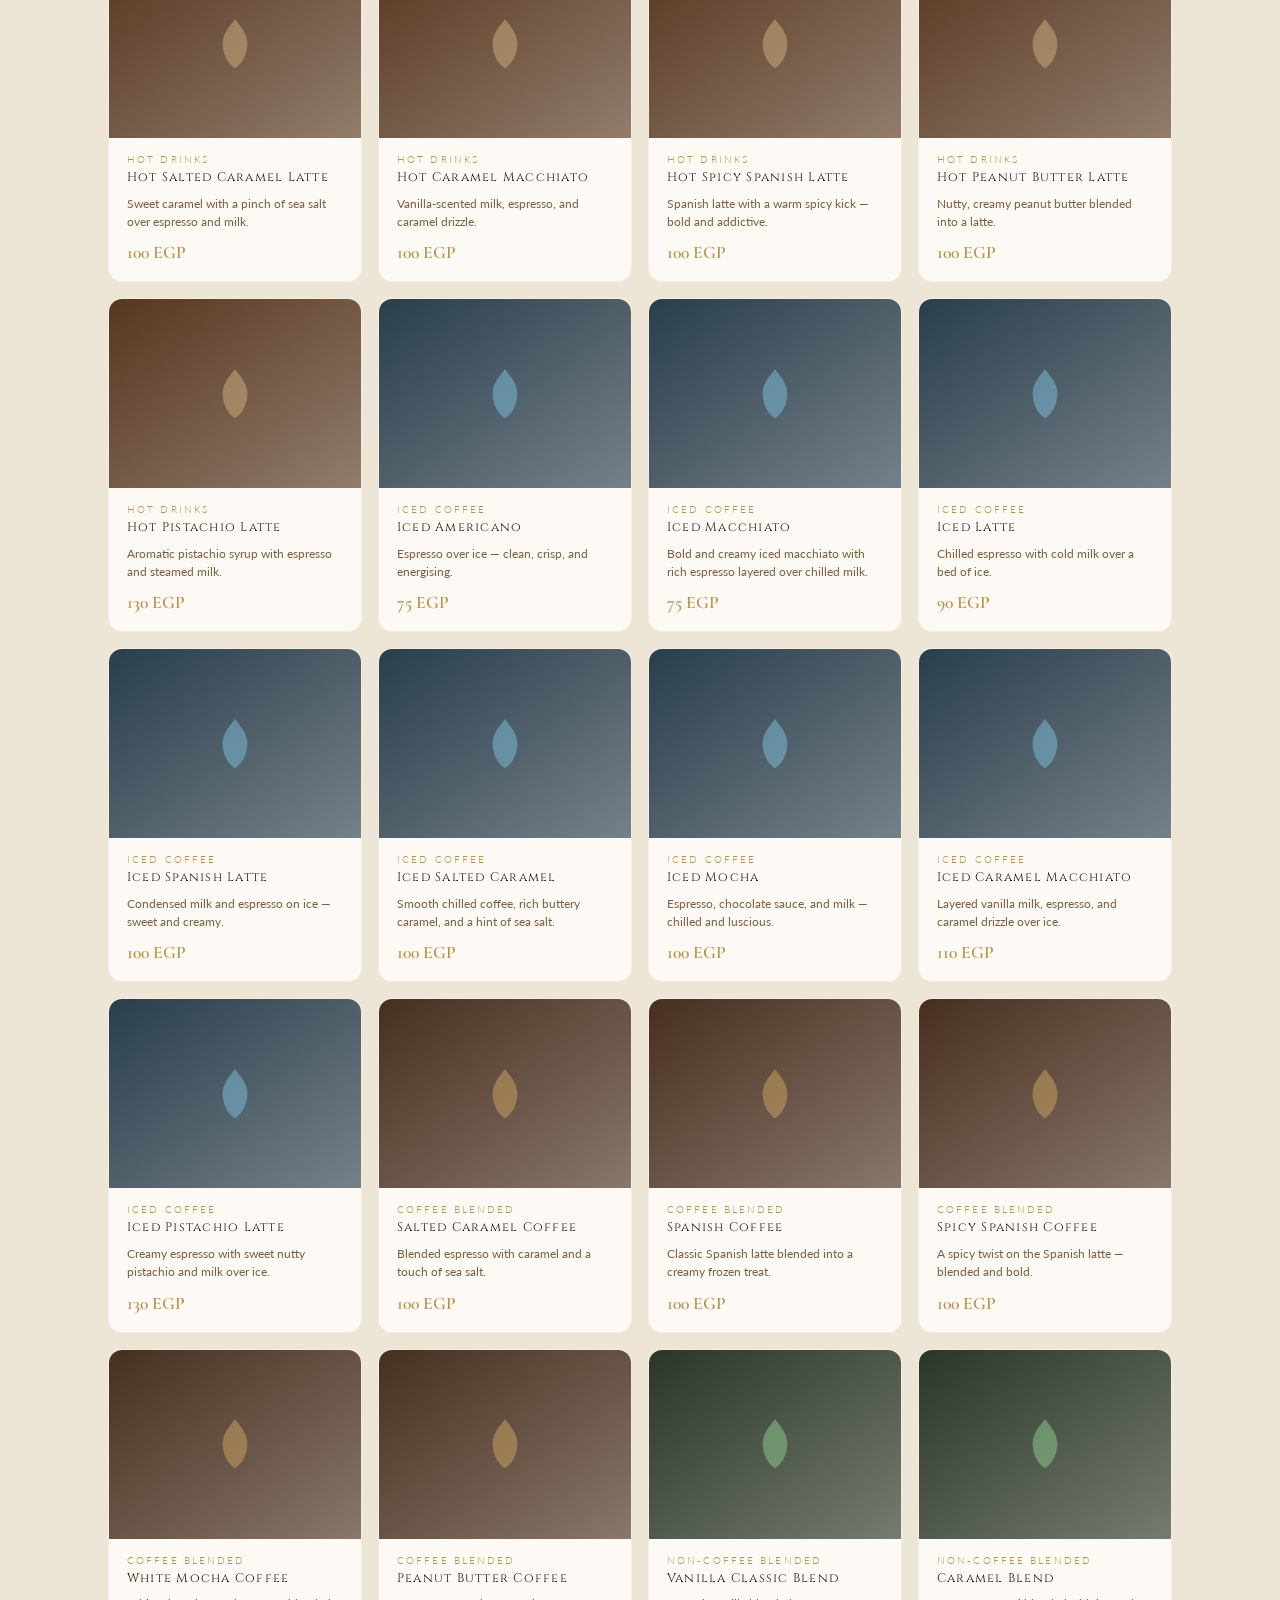
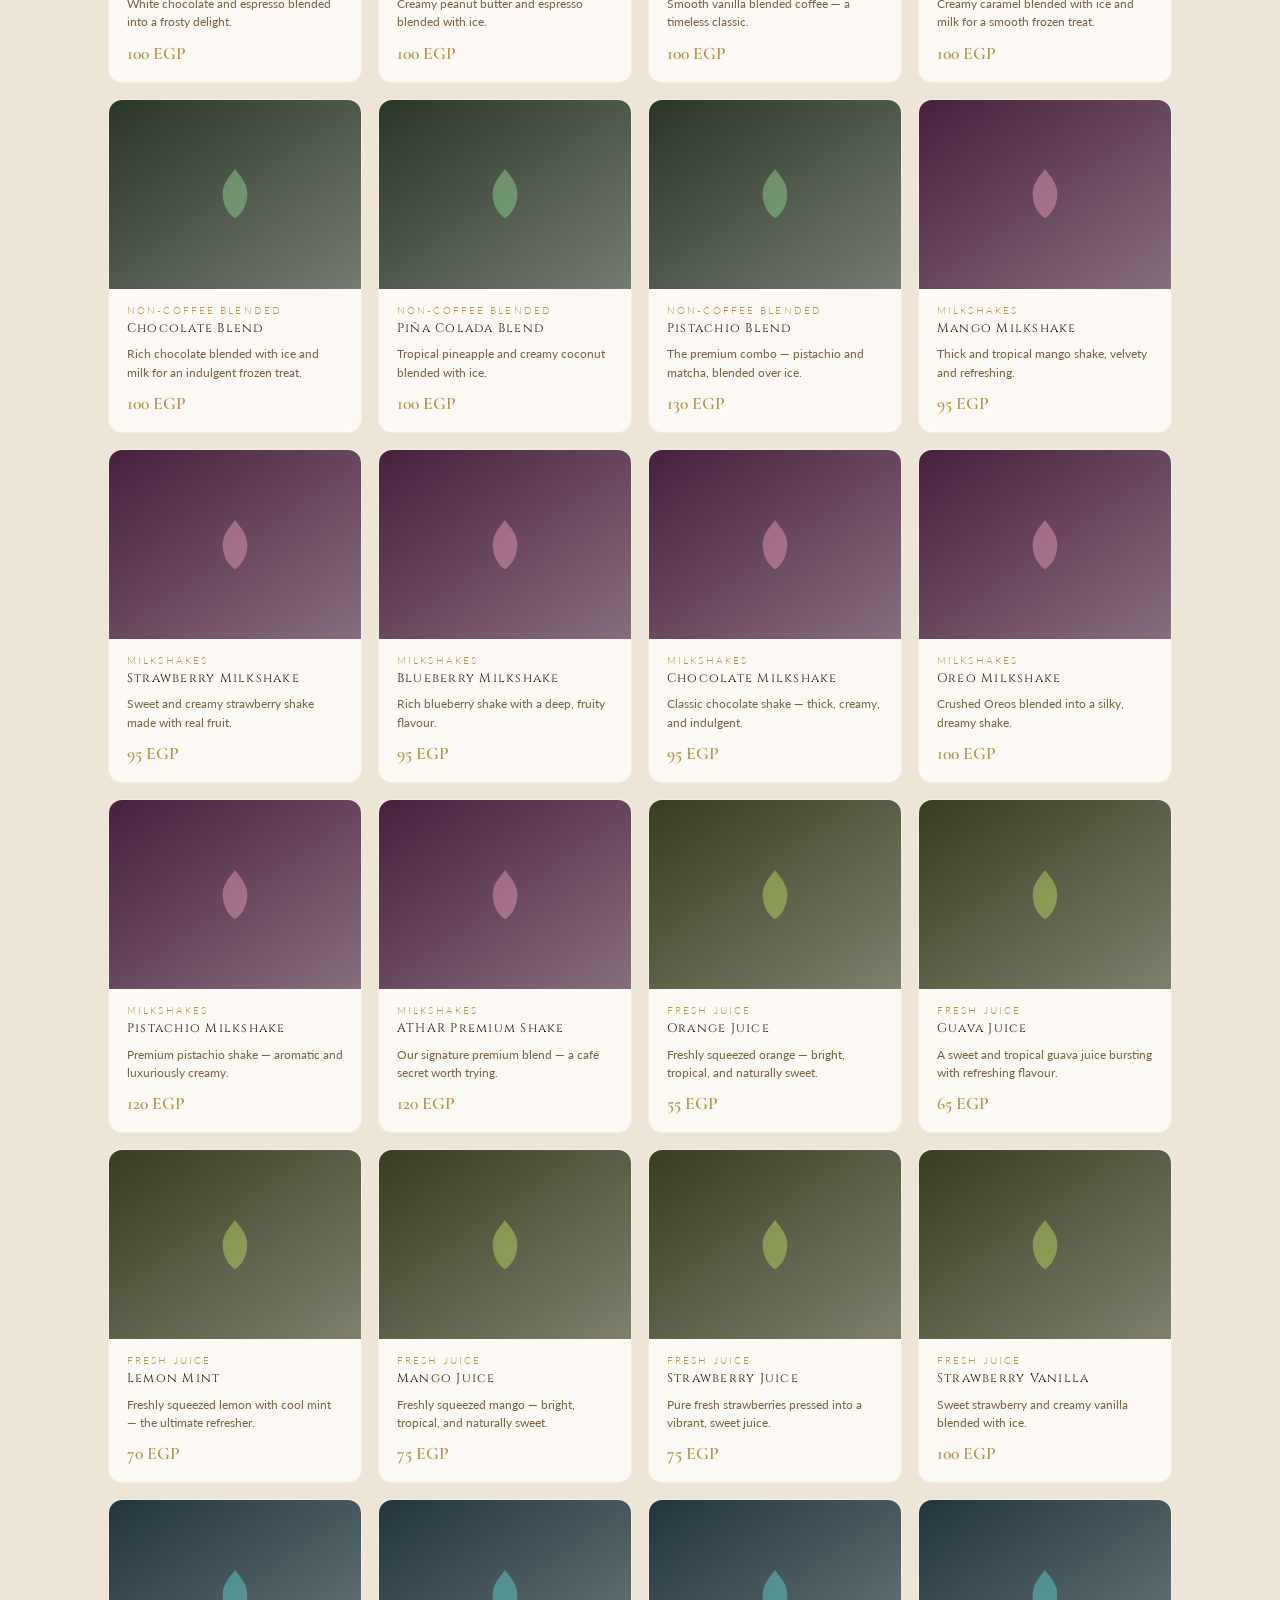
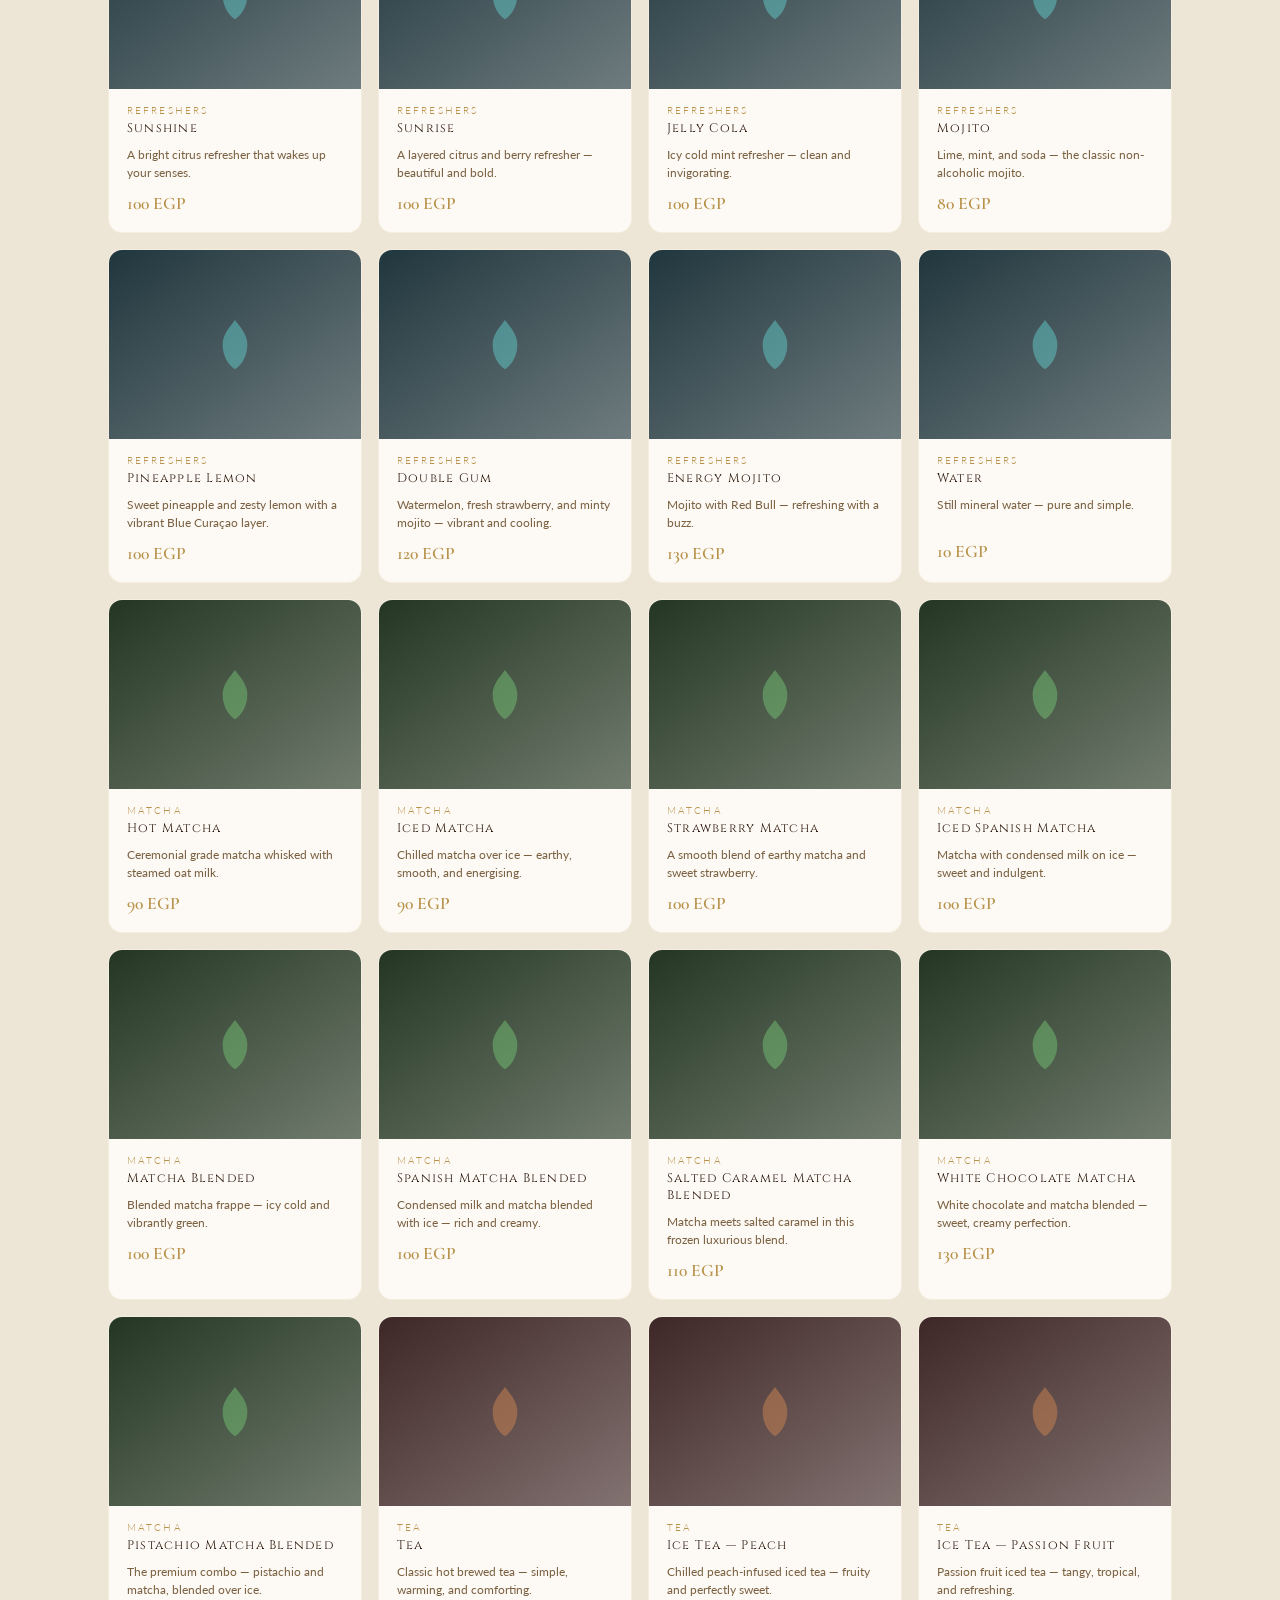
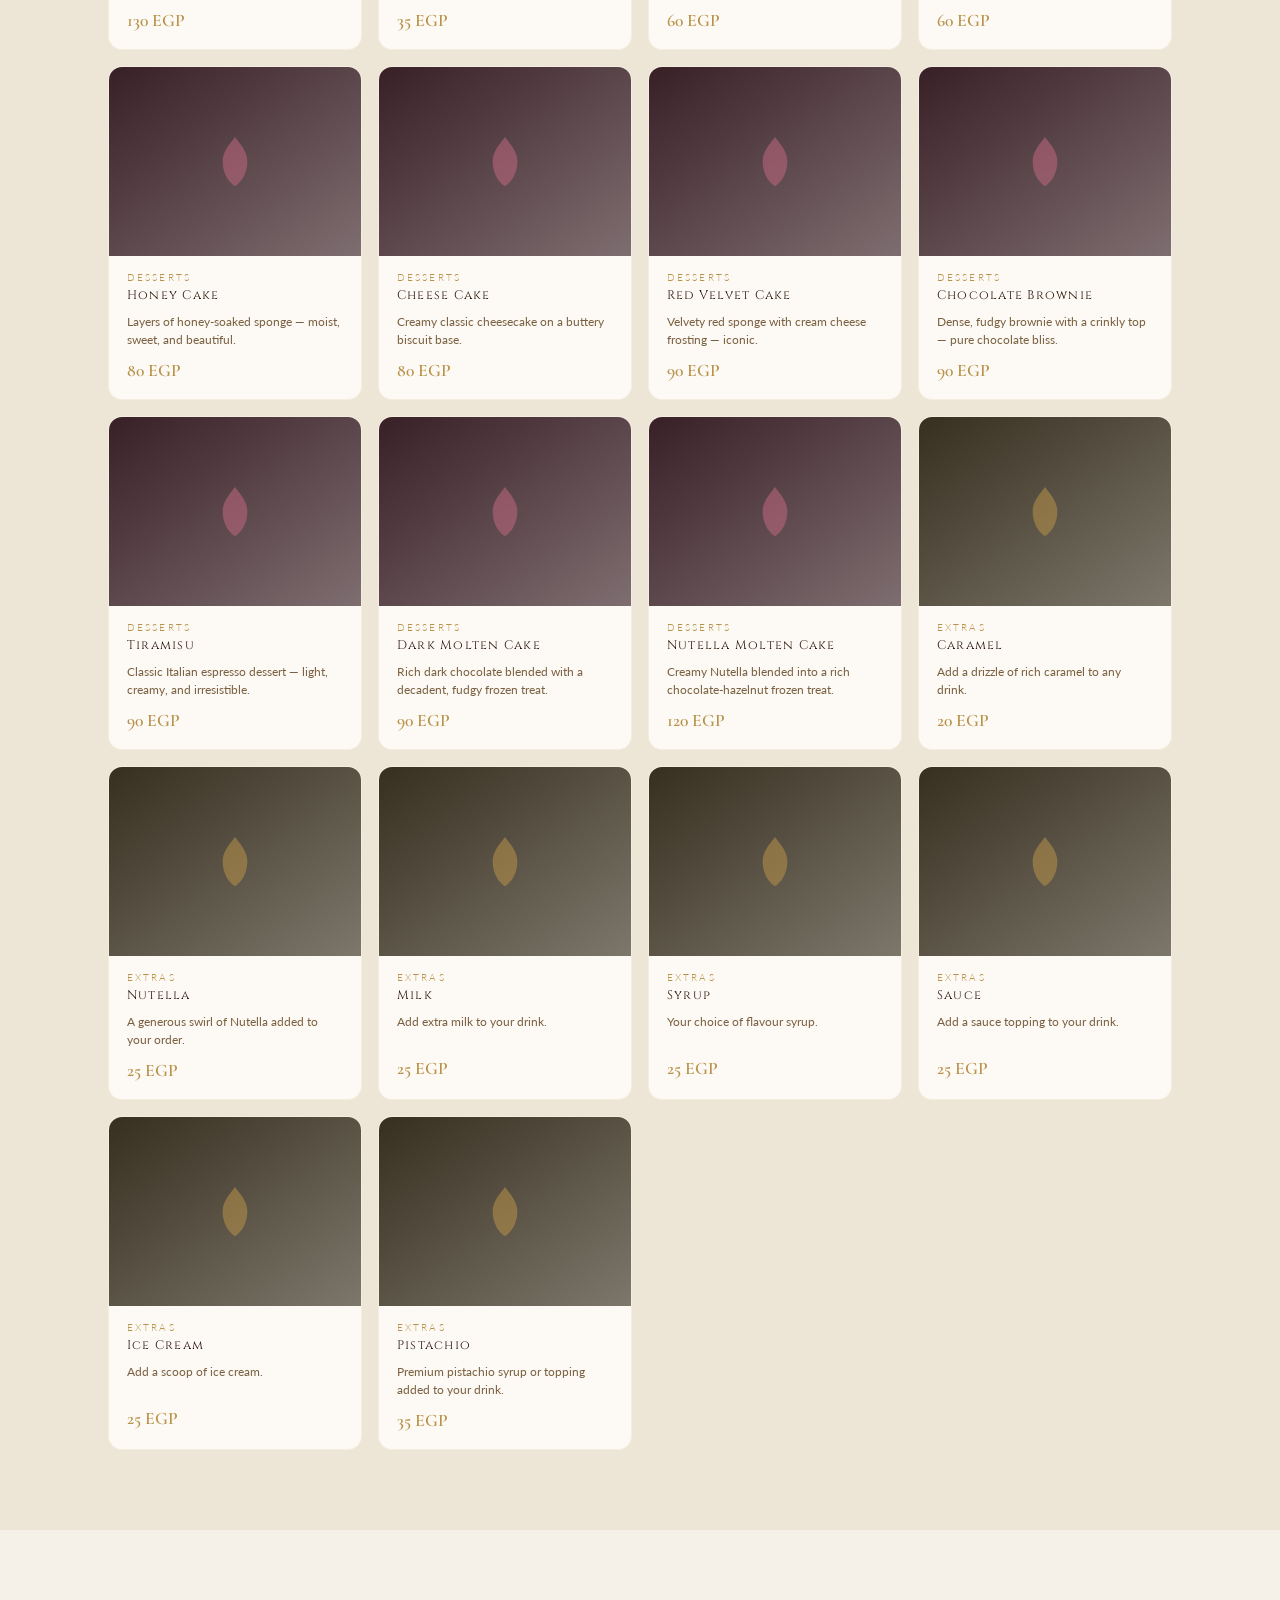
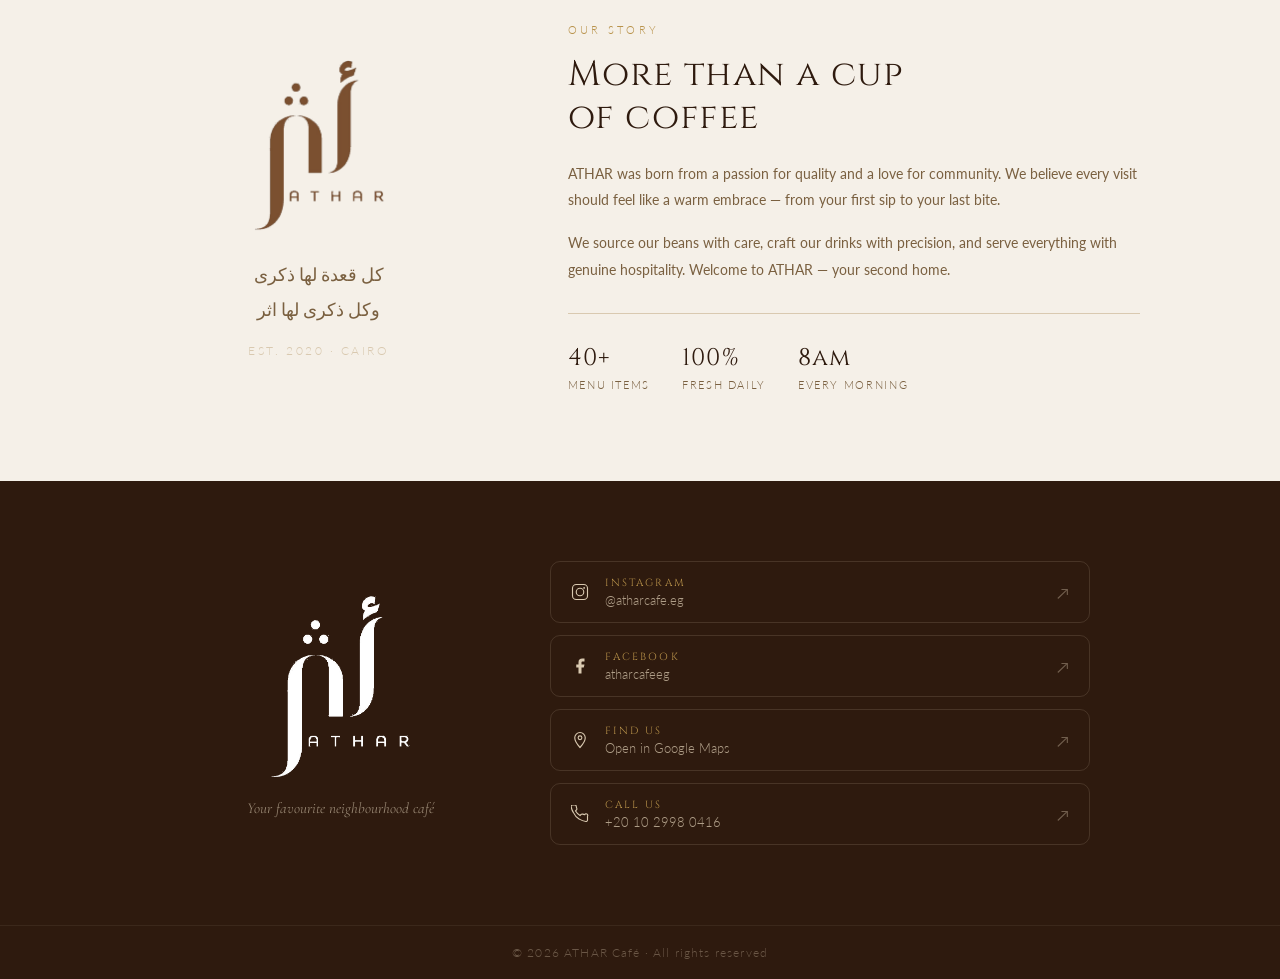
==== commit 9cba3223: "Add files via upload" ====
--- a/index.html
+++ b/index.html
@@ -1,232 +1,163 @@
 <!DOCTYPE html>
 <html lang="en">
-
 <head>
-  <meta charset="UTF-8" />
-  <meta name="viewport" content="width=device-width, initial-scale=1.0" />
-  <title>ATHAR Café — Menu</title>
-  <link rel="preconnect" href="https://fonts.googleapis.com">
-  <link rel="preconnect" href="https://fonts.gstatic.com" crossorigin>
-  <link
-    href="https://fonts.googleapis.com/css2?family=Cormorant+Garamond:ital,wght@0,300;0,400;0,600;1,300;1,400&family=Cinzel:wght@400;500&family=Lato:wght@300;400&display=swap"
-    rel="stylesheet">
-  <link rel="stylesheet" href="style.css">
-  <link rel="stylesheet" href="featured-spotlight.css">
-  <link rel="stylesheet" href="style-3d.css">
+<meta charset="UTF-8" />
+<meta name="viewport" content="width=device-width, initial-scale=1.0"/>
+<title>ATHAR Café — Menu</title>
+<link rel="preconnect" href="https://fonts.googleapis.com">
+<link rel="preconnect" href="https://fonts.gstatic.com" crossorigin>
+<link href="https://fonts.googleapis.com/css2?family=Cormorant+Garamond:ital,wght@0,300;0,400;0,600;1,300;1,400&family=Cinzel:wght@400;500&family=Lato:wght@300;400&display=swap" rel="stylesheet">
+<link rel="stylesheet" href="style.css">
 </head>
-
 <body>
 
-  <!-- NAV -->
-  <nav id="navbar">
-    <a href="#hero" class="nav-logo">
-      <img src="athar-logo-brown-t.png" alt="ATHAR" class="nav-logo-img">
-    </a>
-    <button class="nav-toggle" id="navToggle" aria-label="Toggle menu" aria-expanded="false">☰</button>
-    <ul class="nav-links">
-      <li><a href="#hero">Home</a></li>
-      <li><a href="#menu">Menu</a></li>
-      <li><a href="#about">About</a></li>
-      <li><a href="#contact">Contact</a></li>
-    </ul>
-    <span class="nav-hours">Open Daily · 8am – 2am</span>
-    <a href="admin.html" class="nav-admin-link" title="Admin" target="_blank">
-      <svg width="15" height="15" viewBox="0 0 24 24" fill="none" stroke="currentColor" stroke-width="1.5">
-        <circle cx="12" cy="12" r="3"/>
-        <path d="M19.4 15a1.65 1.65 0 0 0 .33 1.82l.06.06a2 2 0 0 1-2.83 2.83l-.06-.06a1.65 1.65 0 0 0-1.82-.33 1.65 1.65 0 0 0-1 1.51V21a2 2 0 0 1-4 0v-.09A1.65 1.65 0 0 0 9 19.4a1.65 1.65 0 0 0-1.82.33l-.06.06a2 2 0 0 1-2.83-2.83l.06-.06A1.65 1.65 0 0 0 4.68 15a1.65 1.65 0 0 0-1.51-1H3a2 2 0 0 1 0-4h.09A1.65 1.65 0 0 0 4.6 9a1.65 1.65 0 0 0-.33-1.82l-.06-.06a2 2 0 0 1 2.83-2.83l.06.06A1.65 1.65 0 0 0 9 4.68a1.65 1.65 0 0 0 1-1.51V3a2 2 0 0 1 4 0v.09a1.65 1.65 0 0 0 1 1.51 1.65 1.65 0 0 0 1.82-.33l.06-.06a2 2 0 0 1 2.83 2.83l-.06.06A1.65 1.65 0 0 0 19.4 9a1.65 1.65 0 0 0 1.51 1H21a2 2 0 0 1 0 4h-.09a1.65 1.65 0 0 0-1.51 1z"/>
-      </svg>
-    </a>
-  </nav>
-  <div class="mobile-menu" id="mobileMenu">
-    <a href="#hero">Home</a>
-    <a href="#menu">Menu</a>
-    <a href="#about">About</a>
-    <a href="#contact">Contact</a>
+<!-- NAV -->
+<nav id="navbar">
+  <a href="#hero" class="nav-logo">
+    <img src="athar-logo-brown-t.png" alt="ATHAR" class="nav-logo-img">
+  </a>
+  <button class="nav-toggle" id="navToggle" aria-label="Toggle menu" aria-expanded="false">☰</button>
+  <ul class="nav-links">
+    <li><a href="#hero">Home</a></li>
+    <li><a href="#menu">Menu</a></li>
+    <li><a href="#about">About</a></li>
+    <li><a href="#contact">Contact</a></li>
+  </ul>
+  <span class="nav-hours">Open Daily · 8am – 2am</span>
+</nav>
+<div class="mobile-menu" id="mobileMenu">
+  <a href="#hero">Home</a>
+  <a href="#menu">Menu</a>
+  <a href="#about">About</a>
+  <a href="#contact">Contact</a>
+</div>
+
+<!-- HERO -->
+<section class="hero" id="hero">
+  <div class="hero-bg"></div>
+  <div class="hero-content">
+    <div class="hero-logo-img">
+      <img src="athar-logo-light-t.png" alt="ATHAR Café">
+    </div>
+    <p class="hero-tagline">Crafted with <em>Passion.</em></p>
+    <p class="hero-arabic">كل قعدة لها ذكرى · وكل ذكرى لها أثر</p>
+    <p class="hero-sub">Every moment holds a memory · every memory holds an <em>Athar</em></p>
+    <div class="hero-btns">
+      <a href="#menu" class="btn-primary">Explore the Menu</a>
+    </div>
   </div>
+  <div class="hero-scroll"><span></span></div>
+</section>
 
-  <!-- HERO -->
-  <section class="hero" id="hero">
-    <div class="hero-bg"></div>
-    <div class="hero-content">
-      <div class="hero-logo-img">
-        <img src="athar-logo-light-t.png" alt="ATHAR Café">
+<!-- FEATURED -->
+<section class="featured-section reveal" id="featured">
+  <div class="featured-inner">
+    <div class="featured-logo-wrap" aria-hidden="true">
+      <span class="logo-ring ring-1"></span>
+      <span class="logo-ring ring-2"></span>
+      <img src="athar-logo-light-t.png" alt="" class="featured-logo-animated">
+    </div>
+    <div class="section-label"><span>Featured</span></div>
+    <h2>Signature Picks</h2>
+    <p>Handpicked favorites guests keep coming back for.</p>
+    <div class="featured-grid" id="featuredGrid"></div>
+    <div class="featured-controls">
+      <button id="featuredPrev" class="featured-btn" aria-label="Previous featured items">Prev</button>
+      <span id="featuredStatus" class="featured-status">1 / 1</span>
+      <button id="featuredNext" class="featured-btn" aria-label="Next featured items">Next</button>
+    </div>
+  </div>
+</section>
+
+<!-- MENU -->
+<section class="menu-section reveal" id="menu">
+  <div class="menu-header">
+    <div class="section-label"><span>Our Menu</span></div>
+    <p class="menu-sub">Everything made with love and the finest ingredients</p>
+  </div>
+  <div class="menu-tabs-wrapper">
+    <div class="menu-tabs" id="menuTabs">
+      <button class="tab active" data-cat="All">All</button>
+      <button class="tab" data-cat="Hot Drinks">Hot Drinks</button>
+      <button class="tab" data-cat="Iced Coffee">Iced Coffee</button>
+      <button class="tab" data-cat="Coffee Blended">Coffee Blended</button>
+      <button class="tab" data-cat="Non-Coffee Blended">Non-Coffee Blended</button>
+      <button class="tab" data-cat="Milkshakes">Milkshakes</button>
+      <button class="tab" data-cat="Fresh Juice">Fresh Juice</button>
+      <button class="tab" data-cat="Refreshers">Refreshers</button>
+      <button class="tab" data-cat="Matcha">Matcha</button>
+      <button class="tab" data-cat="Tea">Tea</button>
+      <button class="tab" data-cat="Desserts">Desserts</button>
+      <button class="tab" data-cat="Extras">Extras</button>
+    </div>
+  </div>
+  <div class="menu-grid" id="menuGrid"></div>
+</section>
+
+<!-- ABOUT -->
+<section class="about-section reveal" id="about">
+  <div class="about-inner">
+    <div class="about-brand">
+      <div class="about-logo-mark">
+        <img src="athar-logo-brown-t.png" alt="ATHAR" class="about-logo-img">
       </div>
-      <p class="hero-tagline">Crafted with <em>Passion.</em></p>
-      <p class="hero-arabic">كل قعدة لها ذكرى · وكل ذكرى لها أثر</p>
-      <p class="hero-sub">Every moment holds a memory · every memory holds an <em>Athar</em></p>
-      <div class="hero-btns">
-        <a href="#menu" class="btn-primary">Explore the Menu</a>
+      <div class="about-arabic-block">
+        <p>كل قعدة لها ذكرى</p>
+        <p>وكل ذكرى لها اثر</p>
+      </div>
+      <p class="about-est">Est. 2020 · Cairo</p>
+    </div>
+    <div class="about-content">
+      <p class="eyebrow">Our Story</p>
+      <h2>More than a cup<br>of coffee</h2>
+      <p>ATHAR was born from a passion for quality and a love for community. We believe every visit should feel like a warm embrace — from your first sip to your last bite.</p>
+      <p>We source our beans with care, craft our drinks with precision, and serve everything with genuine hospitality. Welcome to ATHAR — your second home.</p>
+      <div class="about-stats">
+        <div class="stat"><span class="stat-num">40+</span><span class="stat-label">Menu Items</span></div>
+        <div class="stat"><span class="stat-num">100%</span><span class="stat-label">Fresh Daily</span></div>
+        <div class="stat"><span class="stat-num">8am</span><span class="stat-label">Every Morning</span></div>
       </div>
     </div>
-    <div class="hero-scroll"><span></span></div>
-  </section>
+  </div>
+</section>
 
-  <!-- FEATURED -->
-  <section class="featured-section reveal" id="featured">
-    <div class="featured-inner">
+<!-- CONTACT -->
+<section class="contact-section reveal" id="contact">
+  <div class="contact-inner">
+    <div class="contact-brand">
+      <img src="athar-logo-light-t.png" alt="ATHAR" class="contact-logo-img">
+      <p>Your favourite neighbourhood café</p>
+    </div>
+    <div class="contact-links">
+      <a href="https://www.instagram.com/atharcafe.eg" target="_blank" class="contact-link">
+        <svg width="18" height="18" viewBox="0 0 24 24" fill="none" stroke="currentColor" stroke-width="1.5"><rect x="2" y="2" width="20" height="20" rx="5"/><circle cx="12" cy="12" r="5"/><circle cx="17.5" cy="6.5" r="1.2" fill="currentColor" stroke="none"/></svg>
+        <div><span class="cl-platform">Instagram</span><span class="cl-handle">@atharcafe.eg</span></div>
+        <span class="cl-arrow">↗</span>
+      </a>
+      <a href="https://www.facebook.com/atharcafeeg/" target="_blank" class="contact-link">
+        <svg width="18" height="18" viewBox="0 0 24 24" fill="currentColor"><path d="M18 2h-3a5 5 0 0 0-5 5v3H7v4h3v8h4v-8h3l1-4h-4V7a1 1 0 0 1 1-1h3z"/></svg>
+        <div><span class="cl-platform">Facebook</span><span class="cl-handle">atharcafeeg</span></div>
+        <span class="cl-arrow">↗</span>
+      </a>
+      <a href="https://www.google.com/maps/place/Athar+Caf%C3%A9/@29.8477397,31.3371203,17z" target="_blank" class="contact-link">
+        <svg width="18" height="18" viewBox="0 0 24 24" fill="none" stroke="currentColor" stroke-width="1.5"><path d="M12 2C8.13 2 5 5.13 5 9c0 5.25 7 13 7 13s7-7.75 7-13c0-3.87-3.13-7-7-7z"/><circle cx="12" cy="9" r="2.5"/></svg>
+        <div><span class="cl-platform">Find Us</span><span class="cl-handle">Open in Google Maps</span></div>
+        <span class="cl-arrow">↗</span>
+      </a>
+      <a href="tel:+201029980416" class="contact-link">
+        <svg width="18" height="18" viewBox="0 0 24 24" fill="none" stroke="currentColor" stroke-width="1.5"><path d="M22 16.92v3a2 2 0 01-2.18 2 19.79 19.79 0 01-8.63-3.07A19.5 19.5 0 013.07 9.81 19.79 19.79 0 01.06 1.2 2 2 0 012 0h3a2 2 0 012 1.72c.127.96.361 1.903.7 2.81a2 2 0 01-.45 2.11L6.09 7.91a16 16 0 006 6l1.27-1.27a2 2 0 012.11-.45c.907.339 1.85.573 2.81.7A2 2 0 0122 14.92z"/></svg>
+        <div><span class="cl-platform">Call Us</span><span class="cl-handle">+20 10 2998 0416</span></div>
+        <span class="cl-arrow">↗</span>
+      </a>
+    </div>
+  </div>
+</section>
 
-      <!-- Header -->
-      <div class="fs-header">
-        <div class="section-label reveal-fade"><span>Featured</span></div>
-        <h2 class="fs-title reveal-up">Signature Picks</h2>
-        <p class="fs-sub reveal-up delay-1">Handpicked favourites guests keep coming back for.</p>
-      </div>
+<footer>
+  <p>© 2026 ATHAR Café · All rights reserved</p>
+</footer>
+<button id="backToTop" class="back-top" aria-label="Back to top">↑</button>
 
-      <!-- Spotlight card -->
-      <div class="fs-spotlight" id="fsSpotlight">
-
-        <!-- Image side -->
-        <div class="fs-img-wrap" id="fsImgWrap">
-          <div class="fs-img-bg"  id="fsImgBg"></div>
-          <img class="fs-img"     id="fsImg" src="" alt="" />
-          <div class="fs-img-placeholder" id="fsImgPlaceholder">
-            <svg width="48" viewBox="0 0 40 56" fill="rgba(217,201,176,0.25)"><path d="M20 2 C13 11 7 18 7 28 C7 40 13 50 20 54 C27 50 33 40 33 28 C33 18 27 11 20 2Z"/></svg>
-          </div>
-          <!-- Category badge -->
-          <div class="fs-badge" id="fsBadge"></div>
-        </div>
-
-        <!-- Info side -->
-        <div class="fs-info" id="fsInfo">
-          <!-- Countdown ring sits in corner of info side -->
-          <div class="fs-ring-wrap" id="fsRingWrap" aria-hidden="true">
-            <svg class="fs-ring-svg" viewBox="0 0 44 44">
-              <circle class="fs-ring-track" cx="22" cy="22" r="18"/>
-              <circle class="fs-ring-prog"  cx="22" cy="22" r="18" id="fsRingProg"/>
-            </svg>
-            <img src="athar-logo-light-t.png" alt="" class="fs-ring-logo">
-          </div>
-
-          <p  class="fs-cat"   id="fsCat"></p>
-          <h3 class="fs-name"  id="fsName"></h3>
-          <p  class="fs-desc"  id="fsDesc"></p>
-          <p  class="fs-price" id="fsPrice"></p>
-
-          <!-- Controls -->
-          <div class="fs-controls">
-            <button class="fs-btn" id="fsPrev" aria-label="Previous">
-              <svg width="14" height="14" viewBox="0 0 24 24" fill="none" stroke="currentColor" stroke-width="1.8"><polyline points="15 18 9 12 15 6"/></svg>
-            </button>
-            <span class="fs-counter" id="fsCounter">1 / 1</span>
-            <button class="fs-btn" id="fsNext" aria-label="Next">
-              <svg width="14" height="14" viewBox="0 0 24 24" fill="none" stroke="currentColor" stroke-width="1.8"><polyline points="9 18 15 12 9 6"/></svg>
-            </button>
-          </div>
-        </div>
-
-      </div><!-- /fs-spotlight -->
-
-    </div><!-- /featured-inner -->
-  </section>
-
-  <!-- MENU -->
-  <section class="menu-section reveal" id="menu">
-    <div class="menu-header">
-      <div class="section-label"><span>Our Menu</span></div>
-      <p class="menu-sub">Everything made with love and the finest ingredients</p>
-    </div>
-    <div class="menu-tabs-wrapper">
-      <div class="menu-tabs" id="menuTabs">
-        <button class="tab active" data-cat="All">All</button>
-        <button class="tab" data-cat="Hot Drinks">Hot Drinks</button>
-        <button class="tab" data-cat="Iced Coffee">Iced Coffee</button>
-        <button class="tab" data-cat="Coffee Blended">Coffee Blended</button>
-        <button class="tab" data-cat="Non-Coffee Blended">Non-Coffee Blended</button>
-        <button class="tab" data-cat="Milkshakes">Milkshakes</button>
-        <button class="tab" data-cat="Fresh Juice">Fresh Juice</button>
-        <button class="tab" data-cat="Refreshers">Refreshers</button>
-        <button class="tab" data-cat="Matcha">Matcha</button>
-        <button class="tab" data-cat="Tea">Tea</button>
-        <button class="tab" data-cat="Breakfast">Breakfast</button>
-        <button class="tab" data-cat="Desserts">Desserts</button>
-        <button class="tab" data-cat="Extras">Extras</button>
-      </div>
-    </div>
-    <div class="menu-grid" id="menuGrid"></div>
-  </section>
-
-  <!-- ABOUT -->
-  <section class="about-section reveal" id="about">
-    <div class="about-inner">
-      <div class="about-brand">
-        <div class="about-logo-mark">
-          <img src="athar-logo-brown-t.png" alt="ATHAR" class="about-logo-img">
-        </div>
-        <div class="about-arabic-block">
-          <p>كل قعدة لها ذكرى</p>
-          <p>وكل ذكرى لها اثر</p>
-        </div>
-        <p class="about-est">Est. 2020 · Cairo</p>
-      </div>
-      <div class="about-content">
-        <p class="eyebrow">Our Story</p>
-        <h2>More than a cup<br>of coffee</h2>
-        <p>ATHAR was born from a passion for quality and a love for community. We believe every visit should feel like a
-          warm embrace — from your first sip to your last bite.</p>
-        <p>We source our beans with care, craft our drinks with precision, and serve everything with genuine
-          hospitality. Welcome to ATHAR — your second home.</p>
-        <div class="about-stats">
-          <div class="stat"><span class="stat-num">40+</span><span class="stat-label">Menu Items</span></div>
-          <div class="stat"><span class="stat-num">100%</span><span class="stat-label">Fresh Daily</span></div>
-          <div class="stat"><span class="stat-num">8am</span><span class="stat-label">Every Morning</span></div>
-        </div>
-      </div>
-    </div>
-  </section>
-
-  <!-- CONTACT -->
-  <section class="contact-section reveal" id="contact">
-    <div class="contact-inner">
-      <div class="contact-brand">
-        <img src="athar-logo-light-t.png" alt="ATHAR" class="contact-logo-img">
-        <p>Your favourite neighbourhood café</p>
-      </div>
-      <div class="contact-links">
-        <a href="https://www.instagram.com/atharcafe.eg" target="_blank" class="contact-link">
-          <svg width="18" height="18" viewBox="0 0 24 24" fill="none" stroke="currentColor" stroke-width="1.5">
-            <rect x="2" y="2" width="20" height="20" rx="5" />
-            <circle cx="12" cy="12" r="5" />
-            <circle cx="17.5" cy="6.5" r="1.2" fill="currentColor" stroke="none" />
-          </svg>
-          <div><span class="cl-platform">Instagram</span><span class="cl-handle">@atharcafe.eg</span></div>
-          <span class="cl-arrow">↗</span>
-        </a>
-        <a href="https://www.facebook.com/atharcafeeg/" target="_blank" class="contact-link">
-          <svg width="18" height="18" viewBox="0 0 24 24" fill="currentColor">
-            <path d="M18 2h-3a5 5 0 0 0-5 5v3H7v4h3v8h4v-8h3l1-4h-4V7a1 1 0 0 1 1-1h3z" />
-          </svg>
-          <div><span class="cl-platform">Facebook</span><span class="cl-handle">atharcafeeg</span></div>
-          <span class="cl-arrow">↗</span>
-        </a>
-        <a href="https://www.google.com/maps/place/Athar+Caf%C3%A9/@29.8477397,31.3371203,17z" target="_blank"
-          class="contact-link">
-          <svg width="18" height="18" viewBox="0 0 24 24" fill="none" stroke="currentColor" stroke-width="1.5">
-            <path d="M12 2C8.13 2 5 5.13 5 9c0 5.25 7 13 7 13s7-7.75 7-13c0-3.87-3.13-7-7-7z" />
-            <circle cx="12" cy="9" r="2.5" />
-          </svg>
-          <div><span class="cl-platform">Find Us</span><span class="cl-handle">Open in Google Maps</span></div>
-          <span class="cl-arrow">↗</span>
-        </a>
-        <a href="tel:+201029980416" class="contact-link">
-          <svg width="18" height="18" viewBox="0 0 24 24" fill="none" stroke="currentColor" stroke-width="1.5">
-            <path
-              d="M22 16.92v3a2 2 0 01-2.18 2 19.79 19.79 0 01-8.63-3.07A19.5 19.5 0 013.07 9.81 19.79 19.79 0 01.06 1.2 2 2 0 012 0h3a2 2 0 012 1.72c.127.96.361 1.903.7 2.81a2 2 0 01-.45 2.11L6.09 7.91a16 16 0 006 6l1.27-1.27a2 2 0 012.11-.45c.907.339 1.85.573 2.81.7A2 2 0 0122 14.92z" />
-          </svg>
-          <div><span class="cl-platform">Call Us</span><span class="cl-handle">+20 10 2998 0416</span></div>
-          <span class="cl-arrow">↗</span>
-        </a>
-      </div>
-    </div>
-  </section>
-
-  <footer>
-    <p>© 2026 ATHAR Café · All rights reserved</p>
-  </footer>
-  <button id="backToTop" class="back-top" aria-label="Back to top">↑</button>
-
-  <script src="script.js"></script>
-  <script src="three-scene.js"></script>
-  <script src="effects-3d.js"></script>
+<script src="script.js"></script>
 </body>
-
-</html>+</html>
--- a/style.css
+++ b/style.css
@@ -27,33 +27,23 @@
 nav {
   position: fixed; top: 0; left: 0; right: 0; z-index: 100;
   display: flex; align-items: center; justify-content: space-between;
-  padding: 20px 48px;
-  background: transparent;
-  backdrop-filter: none;
-  border-bottom: 1px solid transparent;
-  transition: padding 0.4s, background 0.4s, border-color 0.4s, backdrop-filter 0.4s;
-}
-
-nav.scrolled {
-  padding: 12px 48px;
-  background: rgba(245,240,232,0.96);
-  backdrop-filter: blur(14px);
+  padding: 16px 48px;
+  background: rgba(245,240,232,0.94);
+  backdrop-filter: blur(12px);
   border-bottom: 1px solid rgba(184,146,74,0.18);
-}
+  transition: padding 0.3s;
+}
+
+nav.scrolled { padding: 12px 48px; }
 .nav-toggle {
   display: none;
-  border: 1px solid rgba(217,201,176,0.45);
+  border: 1px solid rgba(184,146,74,0.3);
   background: transparent;
-  color: rgba(253,250,245,0.9);
+  color: var(--text);
   border-radius: 8px;
   width: 36px;
   height: 36px;
   cursor: pointer;
-  transition: border-color 0.4s, color 0.4s;
-}
-nav.scrolled .nav-toggle {
-  border-color: rgba(184,146,74,0.3);
-  color: var(--text);
 }
 
 .nav-logo {
@@ -72,47 +62,14 @@
 .nav-links a {
   font-family: 'Lato', sans-serif; font-weight: 300;
   font-size: 0.82rem; letter-spacing: 0.08em;
-  color: rgba(253,250,245,0.88); text-decoration: none;
+  color: var(--text); text-decoration: none;
   transition: color 0.3s;
 }
-.nav-links a:hover { color: var(--sand); }
-
-nav.scrolled .nav-links a { color: var(--text); }
-nav.scrolled .nav-links a:hover { color: var(--gold); }
+.nav-links a:hover { color: var(--gold); }
 
 .nav-hours {
   font-family: 'Cormorant Garamond', serif; font-style: italic;
-  font-size: 0.88rem; color: rgba(217,201,176,0.75);
-  transition: color 0.4s;
-}
-nav.scrolled .nav-hours { color: var(--muted); }
-
-/* ── NAV ADMIN LINK ── */
-.nav-admin-link {
-  display: flex;
-  align-items: center;
-  justify-content: center;
-  width: 30px;
-  height: 30px;
-  border-radius: 50%;
-  color: rgba(253,250,245,0.35);
-  border: 1px solid transparent;
-  text-decoration: none;
-  transition: color 0.3s, border-color 0.3s, background 0.3s;
-  flex-shrink: 0;
-}
-.nav-admin-link:hover {
-  color: var(--gold);
-  border-color: rgba(184,146,74,0.4);
-  background: rgba(184,146,74,0.08);
-}
-nav.scrolled .nav-admin-link {
-  color: rgba(58,40,16,0.3);
-}
-nav.scrolled .nav-admin-link:hover {
-  color: var(--gold);
-  border-color: rgba(184,146,74,0.4);
-  background: rgba(184,146,74,0.08);
+  font-size: 0.88rem; color: var(--muted);
 }
 
 /* ── HERO ── */
@@ -288,52 +245,12 @@
 .tab:hover:not(.active) { border-color: var(--gold); color: var(--gold); }
 .tab.active { background: var(--gold); border-color: var(--gold); color: var(--white); }
 
-/* ── TAB DIVIDERS ── */
-.tab-divider {
-  display: inline-flex;
-  align-items: center;
-  justify-content: center;
-  width: 10px;
-  flex-shrink: 0;
-  position: relative;
-  align-self: stretch;
-}
-
-.tab-divider::before {
-  content: '';
-  position: absolute;
-  top: 50%;
-  left: 50%;
-  transform: translate(-50%, -50%);
-  width: 1px;
-  height: 12px;
-  background: var(--sand);
-  border-radius: 1px;
-  transition: height 0.35s cubic-bezier(0.16, 1, 0.3, 1),
-              background 0.35s ease,
-              box-shadow 0.35s ease,
-              opacity 0.35s ease;
-  opacity: 0.5;
-}
-
-/* Glow when a neighbouring tab is hovered */
-.tab:hover ~ .tab-divider::before,
-.tab-divider:has(+ .tab:hover)::before,
-.tab.active ~ .tab-divider::before,
-.tab-divider:has(+ .tab.active)::before {
-  height: 20px;
-  background: var(--gold);
-  box-shadow: 0 0 6px rgba(184,146,74,0.6), 0 0 12px rgba(184,146,74,0.3);
-  opacity: 1;
-}
-
 /* Menu grid */
 .menu-grid {
   display: grid;
   grid-template-columns: repeat(auto-fill, minmax(220px, 1fr));
   gap: 16px; padding: 0 48px;
   max-width: 1160px; margin: 0 auto;
-  min-height: 200px;
 }
 
 .menu-card {
@@ -341,38 +258,12 @@
   border-radius: 14px; overflow: hidden;
   border: 1px solid rgba(184,146,74,0.12);
   transition: transform 0.3s, box-shadow 0.3s;
-  animation: cardIn 0.5s cubic-bezier(0.16, 1, 0.3, 1) both;
-}
-
-/* ── FLY IN — staggered from below with slight rotation ── */
+  animation: cardIn 0.4s ease both;
+}
 @keyframes cardIn {
-  from {
-    opacity: 0;
-    transform: translateY(40px) scale(0.94) rotate(-1deg);
-  }
-  to {
-    opacity: 1;
-    transform: translateY(0) scale(1) rotate(0deg);
-  }
-}
-
-/* ── FLY OUT — cards scatter upward ── */
-@keyframes cardOut {
-  from {
-    opacity: 1;
-    transform: translateY(0) scale(1) rotate(0deg);
-  }
-  to {
-    opacity: 0;
-    transform: translateY(-32px) scale(0.92) rotate(1deg);
-  }
-}
-
-.menu-card.flying-out {
-  animation: cardOut 0.28s cubic-bezier(0.55, 0, 1, 0.45) both;
-  pointer-events: none;
-}
-
+  from { opacity: 0; transform: translateY(16px); }
+  to   { opacity: 1; transform: translateY(0); }
+}
 .menu-card:hover {
   transform: translateY(-5px);
   box-shadow: 0 16px 36px rgba(92,61,30,0.13);
@@ -419,7 +310,131 @@
   font-size: 1.1rem; font-weight: 600; color: var(--gold);
 }
 
-/* Featured section styles moved to featured-spotlight.css */
+.featured-section {
+  background: linear-gradient(180deg, var(--dark-brown), #1f1209);
+  color: var(--beige);
+  padding: 74px 48px;
+}
+.featured-inner {
+  max-width: 1080px;
+  margin: 0 auto;
+  text-align: center;
+}
+.featured-logo-wrap {
+  position: relative;
+  width: 120px;
+  height: 120px;
+  margin: 0 auto 18px;
+  display: grid;
+  place-items: center;
+}
+.featured-logo-animated {
+  width: 64px;
+  height: auto;
+  filter: drop-shadow(0 0 12px rgba(184,146,74,0.4));
+  animation: logoFloat 3.2s ease-in-out infinite;
+}
+.logo-ring {
+  position: absolute;
+  border: 1px solid rgba(217,201,176,0.35);
+  border-radius: 50%;
+  pointer-events: none;
+}
+.ring-1 {
+  width: 82px;
+  height: 82px;
+  animation: spinSlow 11s linear infinite;
+}
+.ring-2 {
+  width: 108px;
+  height: 108px;
+  border-color: rgba(184,146,74,0.28);
+  animation: spinReverse 14s linear infinite;
+}
+.featured-inner h2 {
+  font-family: 'Cinzel', serif;
+  font-size: clamp(1.6rem, 3vw, 2.2rem);
+  margin-bottom: 10px;
+}
+.featured-inner p {
+  color: rgba(217,201,176,0.8);
+  margin-bottom: 24px;
+}
+.featured-grid {
+  display: grid;
+  grid-template-columns: repeat(3, minmax(0, 1fr));
+  gap: 14px;
+  opacity: 0.65;
+  transform: translateY(10px) scale(0.985);
+  transition: opacity 0.45s ease, transform 0.45s ease;
+}
+.featured-grid.is-switching {
+  opacity: 1;
+  transform: translateY(0) scale(1);
+}
+.featured-card {
+  border: 1px solid rgba(217,201,176,0.2);
+  border-radius: 12px;
+  padding: 18px;
+  background: rgba(255,255,255,0.02);
+  animation: featuredCardIn 0.55s ease both;
+}
+.featured-card h3 {
+  font-family: 'Cinzel', serif;
+  font-size: 0.9rem;
+  margin-bottom: 8px;
+}
+.featured-card p {
+  font-size: 0.82rem;
+  line-height: 1.6;
+  color: rgba(217,201,176,0.65);
+}
+.featured-card span {
+  display: inline-block;
+  margin-top: 10px;
+  color: var(--gold);
+  font-family: 'Cormorant Garamond', serif;
+  font-size: 1.1rem;
+}
+.featured-controls {
+  margin-top: 16px;
+  display: flex;
+  align-items: center;
+  justify-content: center;
+  gap: 10px;
+}
+.featured-btn {
+  border: 1px solid rgba(217,201,176,0.35);
+  background: transparent;
+  color: var(--beige);
+  border-radius: 999px;
+  padding: 7px 14px;
+  font-size: 0.72rem;
+  letter-spacing: 0.12em;
+  cursor: pointer;
+  text-transform: uppercase;
+}
+.featured-btn:hover {
+  border-color: var(--gold);
+  color: var(--gold);
+}
+.featured-status {
+  min-width: 68px;
+  font-size: 0.78rem;
+  color: rgba(217,201,176,0.75);
+}
+@keyframes featuredCardIn {
+  from {
+    opacity: 0;
+    transform: translateY(14px) scale(0.96);
+    filter: blur(2px);
+  }
+  to {
+    opacity: 1;
+    transform: translateY(0) scale(1);
+    filter: blur(0);
+  }
+}
 @keyframes logoFloat {
   0%, 100% { transform: translateY(0) scale(1); opacity: 0.92; }
   50% { transform: translateY(-5px) scale(1.03); opacity: 1; }
@@ -601,224 +616,6 @@
   font-size: 0.72rem; letter-spacing: 0.1em;
   color: rgba(217,201,176,0.35);
 }
-
-/* ══════════════════════════════════════════
-   ATHAR — PAGE FLIP TRANSITION SYSTEM
-══════════════════════════════════════════ */
-
-.flip-stage {
-  position: fixed;
-  inset: 0;
-  z-index: 9999;
-  pointer-events: none;
-}
-
-.flip-page {
-  position: absolute;
-  inset: 0;
-  clip-path: polygon(0 0, 0 0, 0 100%, 0 100%);
-  /* JS controls clip-path and transition inline */
-}
-
-.flip-front {
-  position: absolute;
-  inset: 0;
-  background: linear-gradient(135deg, var(--dark-brown) 0%, #1a0c05 55%, #0e0603 100%);
-  display: flex;
-  align-items: center;
-  justify-content: center;
-}
-
-/* Diagonal sheen on the sweeping edge */
-.flip-front::before {
-  content: '';
-  position: absolute;
-  top: 0; right: 0; bottom: 0;
-  width: 80px;
-  background: linear-gradient(to right, transparent, rgba(184,146,74,0.08), transparent);
-  pointer-events: none;
-}
-
-.flip-logo {
-  position: relative;
-  z-index: 1;
-  opacity: 0;
-  transform: scale(0.88);
-  /* transition controlled inline by JS */
-}
-.flip-logo img {
-  width: 110px;
-  height: auto;
-  filter: drop-shadow(0 0 24px rgba(184,146,74,0.5));
-}
-
-/* ── SCROLL REVEAL CLASSES ── */
-.reveal-up,
-.reveal-left,
-.reveal-right,
-.reveal-scale,
-.reveal-fade {
-  transition-property: opacity, transform;
-  transition-timing-function: cubic-bezier(0.16, 1, 0.3, 1);
-  transition-duration: 0.9s;
-}
-
-.reveal-up    { opacity: 0; transform: translateY(50px); }
-.reveal-left  { opacity: 0; transform: translateX(-55px); }
-.reveal-right { opacity: 0; transform: translateX(55px); }
-.reveal-scale { opacity: 0; transform: scale(0.92); }
-.reveal-fade  { opacity: 0; }
-
-.reveal-up.in-view,
-.reveal-left.in-view,
-.reveal-right.in-view,
-.reveal-scale.in-view,
-.reveal-fade.in-view {
-  opacity: 1;
-  transform: none;
-}
-
-/* Stagger delays */
-.delay-1 { transition-delay: 0.10s; }
-.delay-2 { transition-delay: 0.20s; }
-.delay-3 { transition-delay: 0.30s; }
-.delay-4 { transition-delay: 0.40s; }
-.delay-5 { transition-delay: 0.50s; }
-
-/* ── CURSOR GLOW ── */
-.cursor-glow-ambient {
-  position: fixed;
-  width: 320px;
-  height: 320px;
-  border-radius: 50%;
-  background: radial-gradient(circle, rgba(184,146,74,0.05) 0%, transparent 70%);
-  pointer-events: none;
-  z-index: 0;
-  transform: translate(-50%, -50%);
-  transition: opacity 0.4s ease;
-  opacity: 0;
-}
-.cursor-glow-dot {
-  position: fixed;
-  width: 6px;
-  height: 6px;
-  border-radius: 50%;
-  background: var(--gold);
-  pointer-events: none;
-  z-index: 9998;
-  transform: translate(-50%, -50%);
-  opacity: 0;
-  transition: opacity 0.3s ease, width 0.3s ease, height 0.3s ease;
-}
-.cursor-glow-ring {
-  position: fixed;
-  width: 28px;
-  height: 28px;
-  border-radius: 50%;
-  border: 1px solid rgba(184,146,74,0.4);
-  pointer-events: none;
-  z-index: 9997;
-  transform: translate(-50%, -50%);
-  opacity: 0;
-  transition: opacity 0.3s ease, width 0.4s ease, height 0.4s ease;
-}
-body:hover .cursor-glow-ambient,
-body:hover .cursor-glow-dot,
-body:hover .cursor-glow-ring { opacity: 1; }
-
-.cursor-hovering .cursor-glow-dot  { width: 10px; height: 10px; }
-.cursor-hovering .cursor-glow-ring { width: 42px; height: 42px; }
-.cursor-hovering .cursor-glow-ambient {
-  background: radial-gradient(circle, rgba(184,146,74,0.09) 0%, transparent 70%);
-}
-
-/* ── ENHANCED HOVER EFFECTS ── */
-
-/* Gold underline sweep on nav links */
-.nav-links a {
-  position: relative;
-}
-.nav-links a::after {
-  content: '';
-  position: absolute;
-  bottom: -3px; left: 0;
-  width: 0; height: 1px;
-  background: var(--gold);
-  transition: width 0.4s cubic-bezier(0.76, 0, 0.24, 1);
-}
-.nav-links a:hover::after { width: 100%; }
-
-/* Menu card — enhanced lift */
-.menu-card {
-  will-change: transform;
-}
-.menu-card:hover {
-  transform: translateY(-7px) scale(1.01);
-  box-shadow: 0 20px 50px rgba(92,61,30,0.18), 0 0 0 1px rgba(184,146,74,0.15);
-}
-
-/* Contact link — smooth gold fill */
-.contact-link {
-  position: relative;
-  overflow: hidden;
-}
-.contact-link::before {
-  content: '';
-  position: absolute;
-  inset: 0;
-  background: rgba(184,146,74,0.07);
-  transform: translateX(-101%);
-  transition: transform 0.4s cubic-bezier(0.76, 0, 0.24, 1);
-}
-.contact-link:hover::before { transform: translateX(0); }
-
-/* Tab hover pulse */
-.tab {
-  position: relative;
-  overflow: hidden;
-}
-.tab::after {
-  content: '';
-  position: absolute;
-  inset: 0;
-  background: var(--gold);
-  transform: scaleX(0);
-  transform-origin: left;
-  transition: transform 0.35s cubic-bezier(0.76, 0, 0.24, 1);
-  z-index: -1;
-  border-radius: 50px;
-}
-.tab:hover:not(.active)::after { transform: scaleX(0.15); }
-
-/* About stats counter animation */
-.stat-num {
-  display: inline-block;
-  transition: transform 0.3s ease, color 0.3s ease;
-}
-.stat:hover .stat-num {
-  transform: scale(1.1);
-  color: var(--gold);
-}
-
-/* Gold divider line */
-.gold-divider {
-  border: none;
-  height: 1px;
-  background: linear-gradient(90deg, transparent, var(--sand), transparent);
-  width: 0;
-  margin: 32px auto;
-  transition: width 1.2s cubic-bezier(0.16, 1, 0.3, 1);
-}
-.gold-divider.in-view { width: 80%; }
-
-/* Custom scrollbar */
-::-webkit-scrollbar { width: 4px; }
-::-webkit-scrollbar-track { background: var(--cream); }
-::-webkit-scrollbar-thumb { background: rgba(184,146,74,0.35); border-radius: 2px; }
-::-webkit-scrollbar-thumb:hover { background: var(--gold); }
-
-/* Text selection */
-::selection { background: rgba(184,146,74,0.2); color: var(--dark-brown); }
 
 /* ── RESPONSIVE ── */
 @media (max-width: 900px) {
